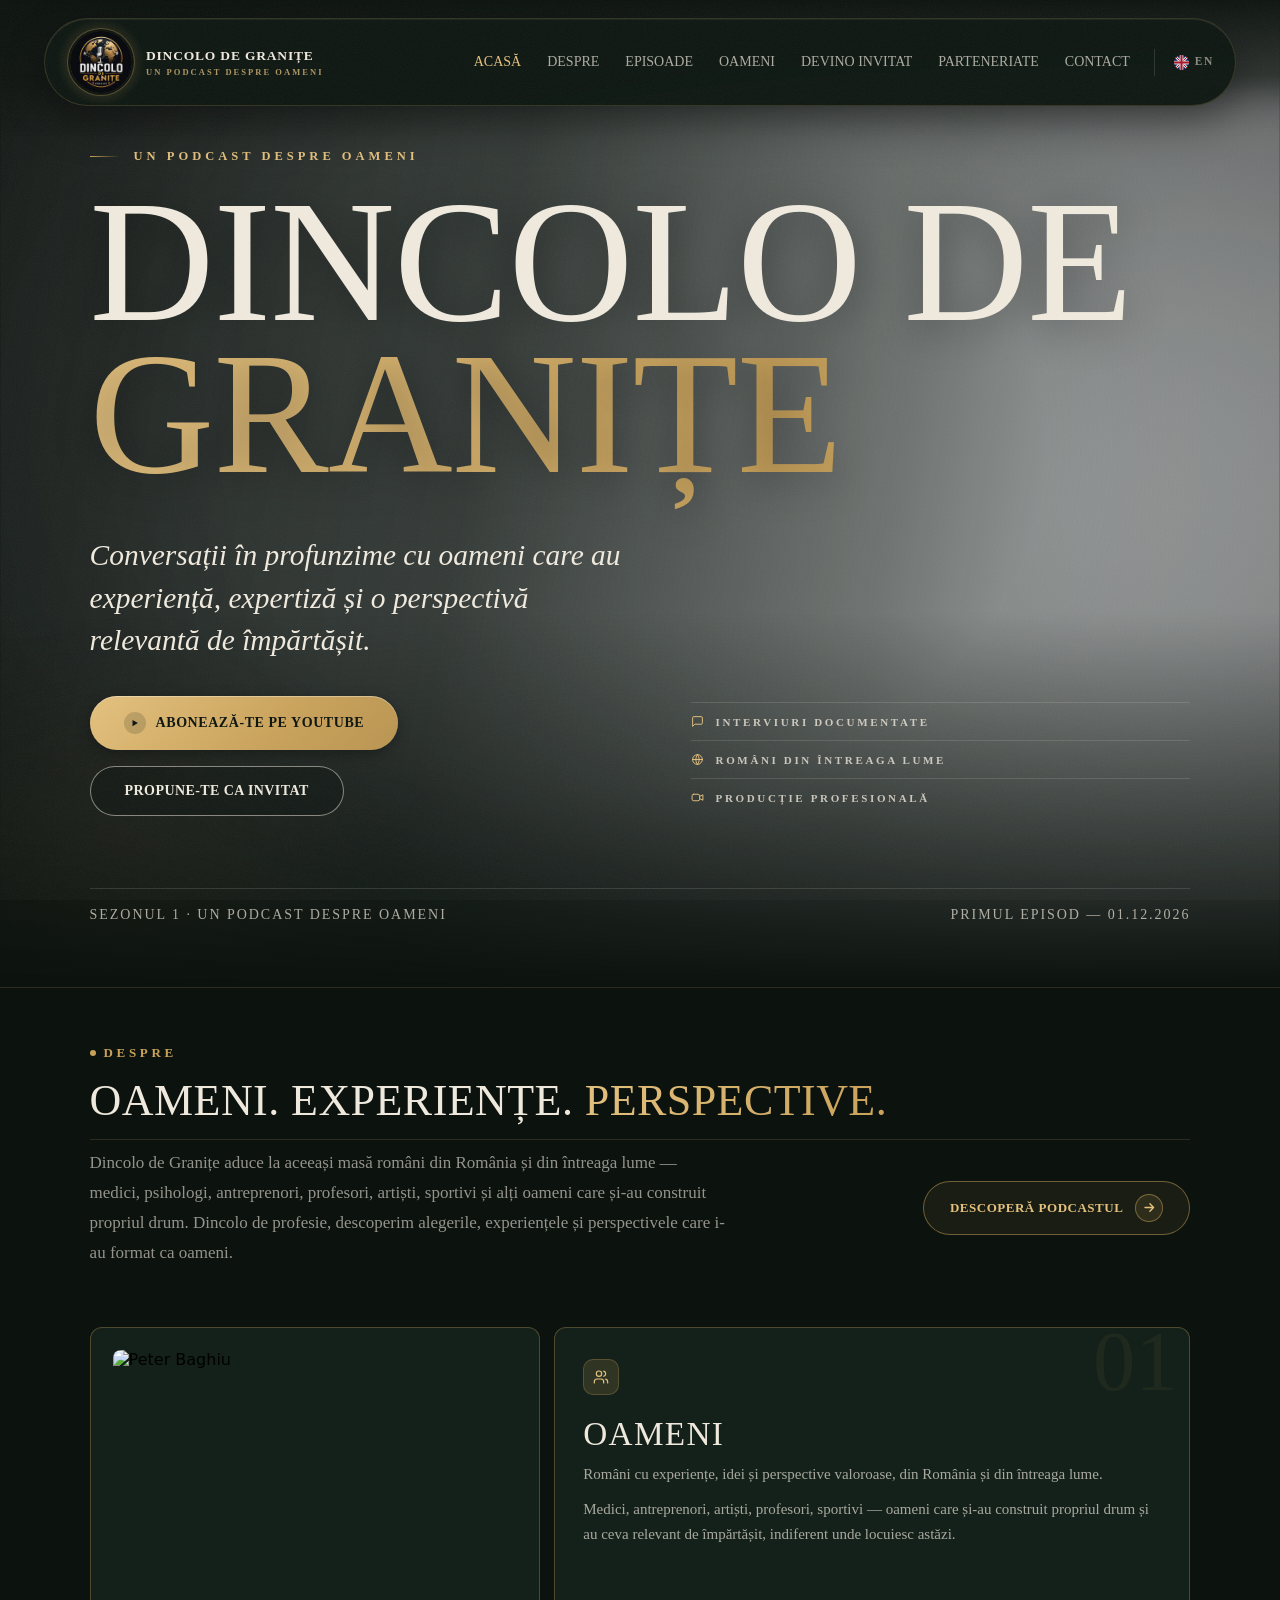
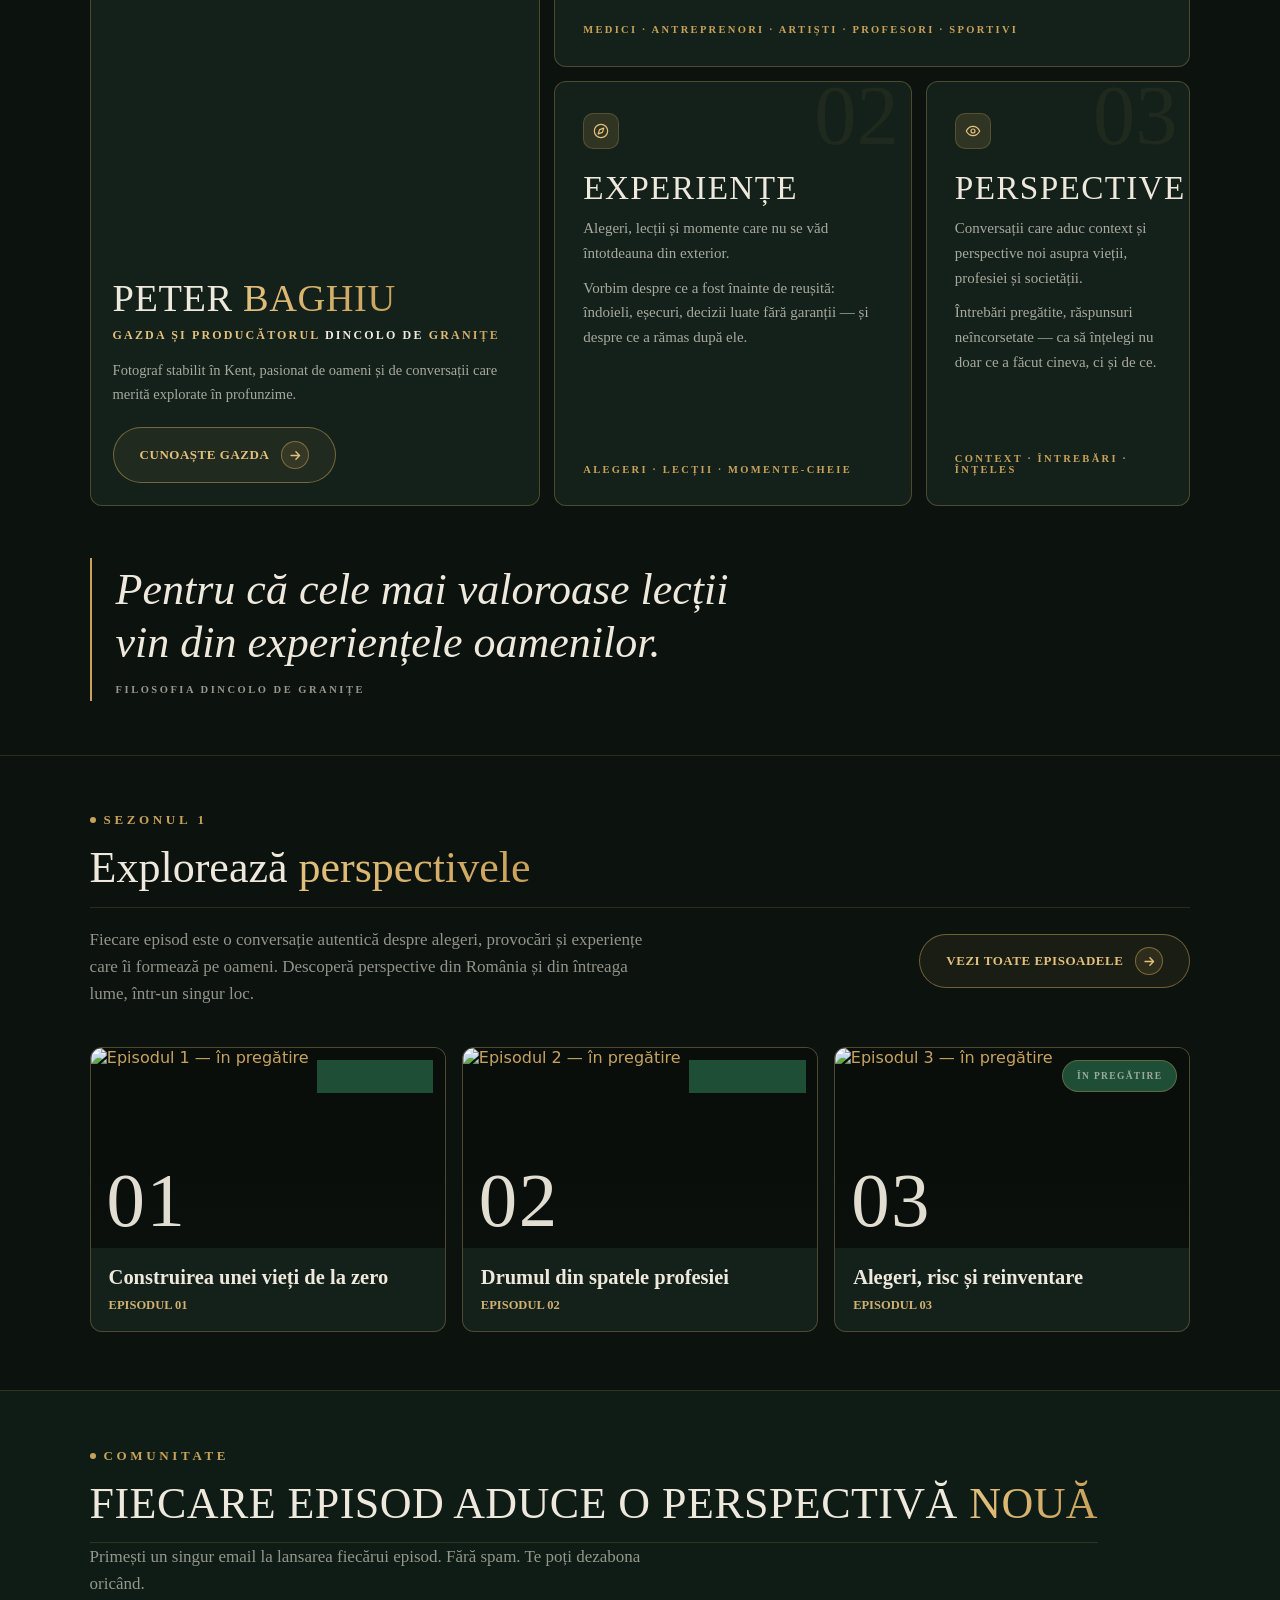
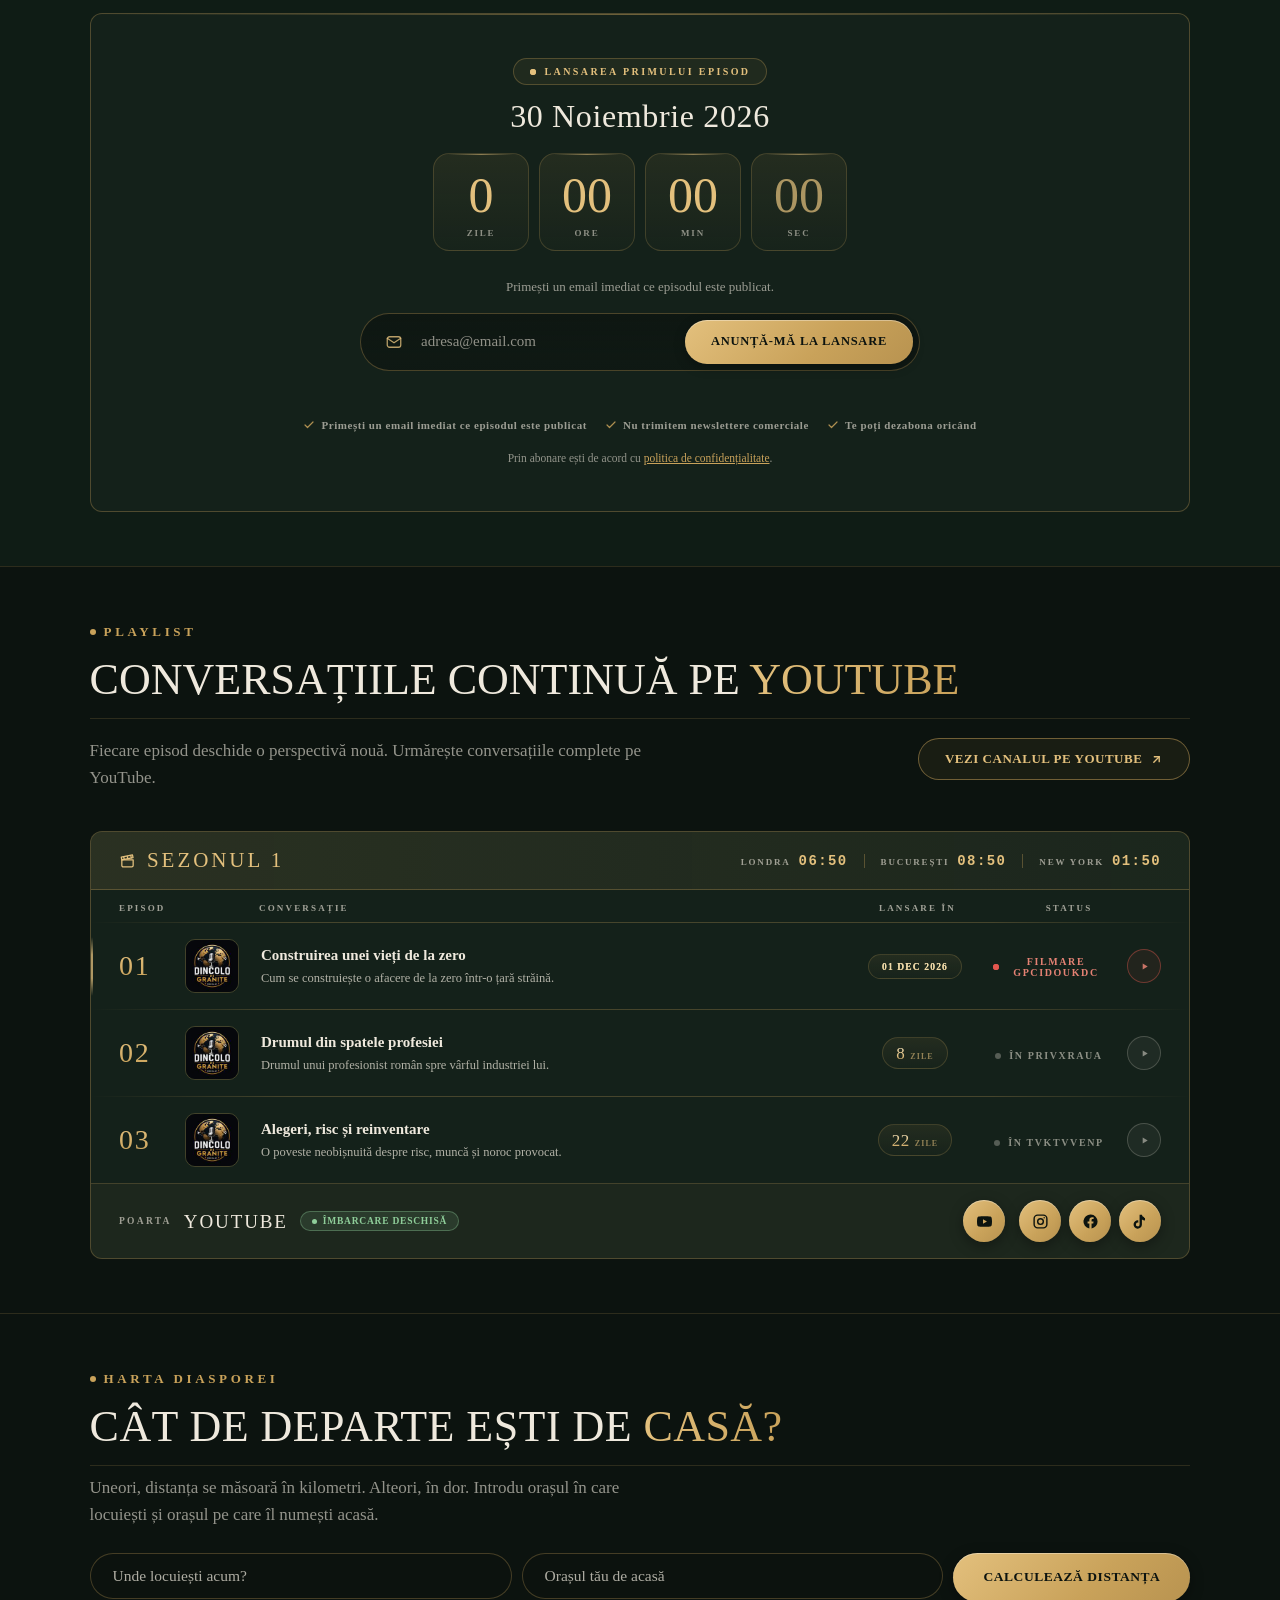
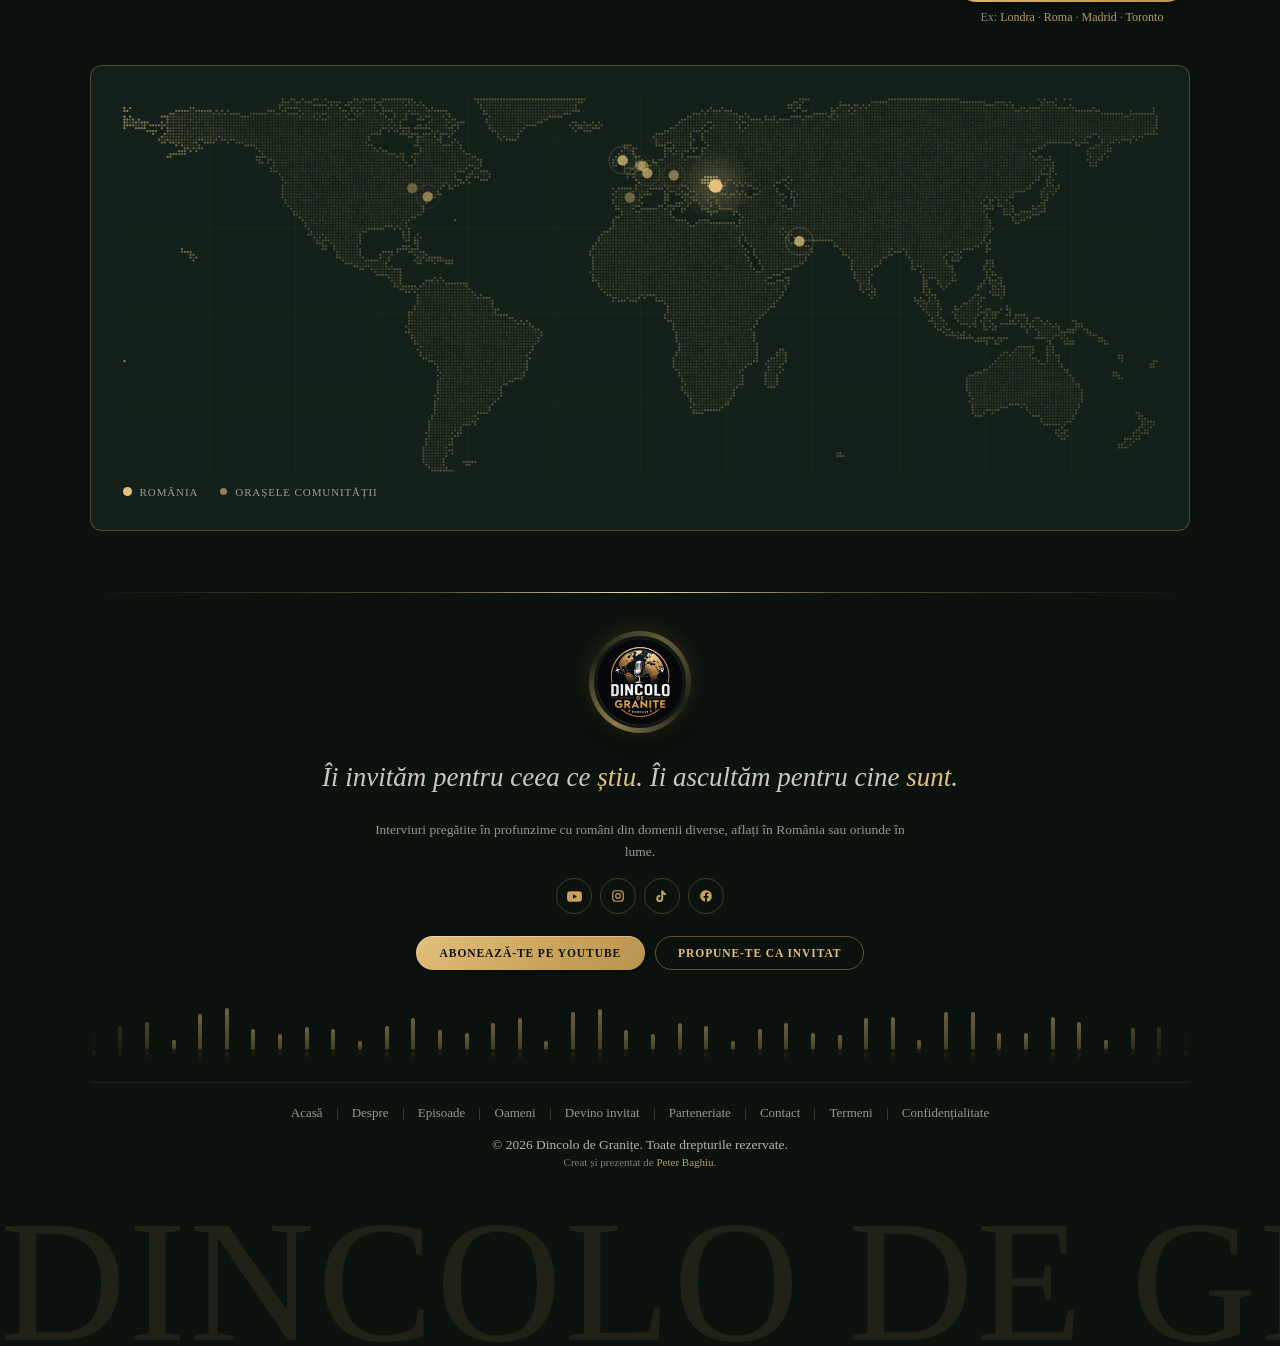
==== site/index.html @ fd0775b5 "Butoanele nu se mai misca la hover: scos efectul magnetic din social.js (butonul urmarea cursorul), " ====
<!DOCTYPE html>
<html lang="ro" style="background:#0c130f">
<head>
<meta charset="utf-8">
<script>(function(){try{var l=localStorage.getItem("dg_lang");if(l==="en"||l==="ro")document.documentElement.setAttribute("lang",l);}catch(e){}})();</script>
<meta name="viewport" content="width=device-width, initial-scale=1">
<title>Dincolo de Granițe | Podcast cu români din întreaga lume</title>
<meta name="description" content="Dincolo de Granițe — podcastul lui Peter Baghiu. Construim cea mai mare arhivă video a poveștilor românilor din întreaga lume. În curând pe YouTube.">
<meta name="robots" content="index, follow">
<link rel="canonical" href="https://www.dincolodegranite.com/">
<meta name="theme-color" content="#0c130f">
<link rel="icon" href="assets/logo.jpg" type="image/jpeg">
<link rel="apple-touch-icon" href="assets/icon-192-opt.png">
<link rel="manifest" href="site.webmanifest">
<link rel="preload" as="image" type="image/avif" imagesrcset="/assets/hero-studio-960.avif 960w, /assets/hero-studio-1536.avif 1536w" imagesizes="100vw" fetchpriority="high">
<meta property="og:type" content="website">
<meta property="og:site_name" content="Dincolo de Granițe">
<meta property="og:locale" content="ro_RO">
<meta property="og:url" content="https://www.dincolodegranite.com/">
<meta property="og:title" content="Dincolo de Granițe — Podcast cu Peter Baghiu">
<meta property="og:description" content="Cea mai mare arhivă video a poveștilor românilor din întreaga lume: curaj, schimbare și succes, spuse fără filtru.">
<meta property="og:image" content="https://www.dincolodegranite.com/assets/og-banner.jpg">
<meta property="og:image:width" content="1200">
<meta property="og:image:height" content="630">
<meta property="og:image:alt" content="Dincolo de Granițe — Podcast cu Peter Baghiu">
<meta name="twitter:card" content="summary_large_image">
<meta name="twitter:title" content="Dincolo de Granițe — Podcast cu Peter Baghiu">
<meta name="twitter:description" content="Cea mai mare arhivă video a poveștilor românilor din întreaga lume: curaj, schimbare și succes, spuse fără filtru.">
<meta name="twitter:image" content="https://www.dincolodegranite.com/assets/og-banner.jpg">
<script type="application/ld+json">{"@context":"https://schema.org","@graph":[{"@type":"Organization","name":"Dincolo de Granițe","url":"https://www.dincolodegranite.com/","logo":"https://www.dincolodegranite.com/assets/logo.jpg","email":"contact@dincolodegranite.com","founder":{"@type":"Person","name":"Peter Baghiu"},"sameAs":["https://www.youtube.com/@dincolo.de.granite","https://instagram.com/dincolo.de.granite","https://facebook.com/dincolo.de.granite","https://tiktok.com/@dincolo.de.granite"]},{"@type":"WebSite","name":"Dincolo de Granițe","url":"https://www.dincolodegranite.com/","inLanguage":"ro"},{"@type":"PodcastSeries","name":"Dincolo de Granițe","url":"https://www.dincolodegranite.com/","description":"Podcast despre românii din întreaga lume care își spun povestea: viață, antreprenoriat, carieră, investiții, familie.","inLanguage":"ro","image":"https://www.dincolodegranite.com/assets/og-banner.jpg","author":{"@type":"Person","name":"Peter Baghiu"},"publisher":{"@type":"Organization","name":"Dincolo de Granițe"},"webFeed":"https://www.youtube.com/@dincolo.de.granite"}]}</script>
<script defer src="./enhance.js?v=3"></script>
<script defer src="./social.js?v=20"></script>
<script defer src="/_vercel/insights/script.js"></script>
</head>
<body style="background:#0c130f;margin:0">
<x-dc>
<helmet data-dc-atomics>
<link rel="preload" as="font" type="font/woff2" crossorigin href="/assets/fonts/bebas-neue-400-latin.woff2">
<link rel="preload" as="font" type="font/woff2" crossorigin href="/assets/fonts/geist-100-900-latin.woff2">
<link rel="preload" as="font" type="font/woff2" crossorigin href="/assets/fonts/geist-100-900-latin-ext.woff2">
<style id="dg-fonts">@font-face{font-family:'Bebas Neue';font-style:normal;font-weight:400;font-display:swap;src:url('/assets/fonts/bebas-neue-400-latin-ext.woff2') format('woff2');unicode-range:U+0100-02BA, U+02BD-02C5, U+02C7-02CC, U+02CE-02D7, U+02DD-02FF, U+0304, U+0308, U+0329, U+1D00-1DBF, U+1E00-1E9F, U+1EF2-1EFF, U+2020, U+20A0-20AB, U+20AD-20C0, U+2113, U+2C60-2C7F, U+A720-A7FF}@font-face{font-family:'Bebas Neue';font-style:normal;font-weight:400;font-display:swap;src:url('/assets/fonts/bebas-neue-400-latin.woff2') format('woff2');unicode-range:U+0000-00FF, U+0131, U+0152-0153, U+02BB-02BC, U+02C6, U+02DA, U+02DC, U+0304, U+0308, U+0329, U+2000-206F, U+20AC, U+2122, U+2191, U+2193, U+2212, U+2215, U+FEFF, U+FFFD}@font-face{font-family:'Geist';font-style:normal;font-weight:100 900;font-display:swap;src:url('/assets/fonts/geist-100-900-latin-ext.woff2') format('woff2');unicode-range:U+0100-02BA, U+02BD-02C5, U+02C7-02CC, U+02CE-02D7, U+02DD-02FF, U+0304, U+0308, U+0329, U+1D00-1DBF, U+1E00-1E9F, U+1EF2-1EFF, U+2020, U+20A0-20AB, U+20AD-20C0, U+2113, U+2C60-2C7F, U+A720-A7FF}@font-face{font-family:'Geist';font-style:normal;font-weight:100 900;font-display:swap;src:url('/assets/fonts/geist-100-900-latin.woff2') format('woff2');unicode-range:U+0000-00FF, U+0131, U+0152-0153, U+02BB-02BC, U+02C6, U+02DA, U+02DC, U+0304, U+0308, U+0329, U+2000-206F, U+20AC, U+2122, U+2191, U+2193, U+2212, U+2215, U+FEFF, U+FFFD}@font-face{font-family:'Instrument Serif';font-style:italic;font-weight:400;font-display:swap;src:url('/assets/fonts/instrument-serif-400italic-latin-ext.woff2') format('woff2');unicode-range:U+0100-02BA, U+02BD-02C5, U+02C7-02CC, U+02CE-02D7, U+02DD-02FF, U+0304, U+0308, U+0329, U+1D00-1DBF, U+1E00-1E9F, U+1EF2-1EFF, U+2020, U+20A0-20AB, U+20AD-20C0, U+2113, U+2C60-2C7F, U+A720-A7FF}@font-face{font-family:'Instrument Serif';font-style:italic;font-weight:400;font-display:swap;src:url('/assets/fonts/instrument-serif-400italic-latin.woff2') format('woff2');unicode-range:U+0000-00FF, U+0131, U+0152-0153, U+02BB-02BC, U+02C6, U+02DA, U+02DC, U+0304, U+0308, U+0329, U+2000-206F, U+20AC, U+2122, U+2191, U+2193, U+2212, U+2215, U+FEFF, U+FFFD}@font-face{font-family:'Instrument Serif';font-style:normal;font-weight:400;font-display:swap;src:url('/assets/fonts/instrument-serif-400-latin-ext.woff2') format('woff2');unicode-range:U+0100-02BA, U+02BD-02C5, U+02C7-02CC, U+02CE-02D7, U+02DD-02FF, U+0304, U+0308, U+0329, U+1D00-1DBF, U+1E00-1E9F, U+1EF2-1EFF, U+2020, U+20A0-20AB, U+20AD-20C0, U+2113, U+2C60-2C7F, U+A720-A7FF}@font-face{font-family:'Instrument Serif';font-style:normal;font-weight:400;font-display:swap;src:url('/assets/fonts/instrument-serif-400-latin.woff2') format('woff2');unicode-range:U+0000-00FF, U+0131, U+0152-0153, U+02BB-02BC, U+02C6, U+02DA, U+02DC, U+0304, U+0308, U+0329, U+2000-206F, U+20AC, U+2122, U+2191, U+2193, U+2212, U+2215, U+FEFF, U+FFFD}</style>
<style>
:root{--green:#0f1c15;--velvet:#245a3f;--accent:#c9a25a;--accent-light:#e3c07d;--accent-dark:#b89350;--font-head:'Bebas Neue';--font-body:'Geist';--font-serif:'Instrument Serif';--head-weight:400;--ink:#efe9dd;--line:rgba(201,162,90,.18);--r:12px}
html{scroll-behavior:smooth}
body{margin:0;background:#0c130f;font-family:var(--font-body),system-ui,sans-serif}
h1,h2,h3{text-wrap:balance}p{text-wrap:pretty}
a{color:var(--accent)}
a:hover{color:var(--accent-light)}
@keyframes pulseGlow{0%,100%{opacity:.55;transform:scale(1)}50%{opacity:1;transform:scale(1.08)}}
[data-loader] [style-before]::before{content:'';position:absolute;border-radius:50%;background:radial-gradient(circle,rgba(201,162,90,.45),transparent 70%);animation:pulseGlow 2s ease-in-out infinite;z-index:0}
[data-loader] [style-before]::before{inset:-14px}
@keyframes shimmerText{0%{background-position:0% 50%}50%{background-position:100% 50%}100%{background-position:0% 50%}}
.gold-last{background:linear-gradient(90deg,var(--accent-light),var(--accent) 50%,var(--accent-light));background-size:200% auto;-webkit-background-clip:text;background-clip:text;-webkit-text-fill-color:transparent;animation:shimmerText 6s ease-in-out infinite}
@keyframes blobMove{0%,100%{transform:translate(0,0) scale(1)}50%{transform:translate(24px,-18px) scale(1.08)}}
@keyframes fadeInUp{from{opacity:0;transform:translateY(36px)}to{opacity:1;transform:translateY(0)}}
@keyframes fadeIn{from{opacity:0}to{opacity:1}}
@keyframes livePulse{0%{box-shadow:0 0 0 0 rgba(201,162,90,.45)}70%{box-shadow:0 0 0 9px rgba(201,162,90,0)}100%{box-shadow:0 0 0 0 rgba(201,162,90,0)}}
.pfoot-wave{display:flex;flex-direction:column;gap:1px;margin:4px 0 12px;opacity:.45}
.pfoot-wave-in{display:flex;align-items:flex-end;justify-content:space-between;gap:3px;height:44px;padding:0 2px;-webkit-mask-image:linear-gradient(90deg,transparent,#000 8%,#000 92%,transparent);mask-image:linear-gradient(90deg,transparent,#000 8%,#000 92%,transparent)}
.pfoot-wave-in span{width:4px;border-radius:2px;background:linear-gradient(180deg,var(--accent-light),#8a6f3a);flex:none;transform-origin:bottom;animation:pfWave 1.3s ease-in-out infinite}
.pfoot-wave-re{display:flex;align-items:flex-start;justify-content:space-between;gap:3px;height:19px;padding:0 2px;opacity:.55;-webkit-mask-image:linear-gradient(180deg,#000,transparent);mask-image:linear-gradient(180deg,#000,transparent)}
.pfoot-wave-re span{width:4px;border-radius:2px;background:linear-gradient(180deg,rgba(227,192,125,.4),transparent);flex:none;transform-origin:top;animation:pfWave 1.3s ease-in-out infinite}
@keyframes pfWave{0%,100%{transform:scaleY(.25)}50%{transform:scaleY(1)}}
@keyframes kenBurns{0%{transform:scale(1)}100%{transform:scale(1.07)}}
@keyframes loaderIn{from{opacity:0;transform:translateY(10px) scale(.94)}to{opacity:1;transform:translateY(0) scale(1)}}
@keyframes loaderFill{from{transform:scaleX(0)}to{transform:scaleX(1)}}
@keyframes loaderOut{0%{opacity:1;visibility:visible;pointer-events:auto}70%{opacity:1;visibility:visible;pointer-events:auto}100%{opacity:0;visibility:hidden;pointer-events:none}}
@keyframes cdPulse{0%{transform:scale(1);opacity:.65}70%{transform:scale(3.2);opacity:0}100%{transform:scale(3.2);opacity:0}}
.nl-capsule:focus-within{box-shadow:0 0 0 3px rgba(201,162,90,.16)}
.nl-capsule input::placeholder{color:rgba(239,233,221,.58)}
@media (max-width:560px){
  .nl-capsule{flex-wrap:wrap!important;border:none!important;background:none!important;box-shadow:none!important;padding:0!important;gap:10px!important}
  .nl-capsule:focus-within{box-shadow:none!important}
  .nl-icon{display:none!important}
  .nl-capsule input{flex:1 1 100%!important;width:100%!important;min-width:0!important;box-sizing:border-box;padding:14px 18px!important;border:1px solid rgba(201,162,90,.32)!important;border-radius:999px!important;background:rgba(12,19,15,.6)!important}
  .nl-btn{width:100%;flex:1 1 100%!important}
}
.dsp-quote{text-wrap:balance}
@media (max-width:560px){.hero-btn{width:100%;display:inline-flex!important;justify-content:center;box-sizing:border-box;padding:16px 20px!important;font-size:13px!important}.dsp-quote{font-size:24px!important}}
@media (max-width:560px){
  /* section CTAs sit on their own wrapped line — push them right */
  .sec-cta{margin-left:auto!important;margin-right:0!important}
  /* spatiu egal paragraf->buton si buton->card in Despre */
  #despre>div:first-child{margin-bottom:20px!important}
  /* departures-board footer stacks — centre it, subscribe on its own row */
  .brd-foot{justify-content:center!important}
  .brd-foot-gate{width:100%;justify-content:space-between!important;gap:8px!important}
  .brd-foot-soc{width:100%;justify-content:center!important;border-top:1px solid transparent;border-image:linear-gradient(90deg,transparent,rgba(201,162,90,.28) 18%,rgba(201,162,90,.28) 82%,transparent) 1;padding-top:16px}
  .brd-clocks{width:100%;justify-content:center;flex-wrap:nowrap!important;gap:8px!important;white-space:nowrap}
  .brd-clocks>span{gap:5px!important}
  .brd-clocks span[data-i18n]{font-size:8px!important;letter-spacing:.12em!important}
  .brd-clocks [data-clock-lon],.brd-clocks [data-clock-buc],.brd-clocks [data-clock-nyc]{font-size:11.5px!important}
  .brd-foot-soc{align-items:center;gap:14px!important}
  .brd-foot-soc{gap:16px!important}
  /* countdown stays on one row: full-width 4-col grid, slimmer tiles */
  [data-newsletter-card]{padding:36px 16px!important}
  [data-countdown]{width:100%}
  .cd-grid{display:grid!important;grid-template-columns:repeat(4,1fr);gap:8px!important;width:100%}
  .cd-cell{min-width:0!important;padding:14px 4px 10px!important}
  .cd-cell>div:first-of-type{font-size:32px!important}
}
.ep-grid{display:grid;grid-template-columns:1fr;gap:28px}
@media (min-width:700px){.ep-grid{grid-template-columns:repeat(3,1fr)}}
@media (min-width:861px){
  /* padding 6px + negative margin: the scroll container no longer clips the focus ring (outline-offset 3px) nor the .rv entrance translate (26px); 100% in the column calc is still the original content width */
  .ep-grid{grid-template-columns:none;grid-auto-flow:column;grid-auto-columns:minmax(320px,calc((100% - 32px)/3));gap:16px;overflow-x:auto;scroll-snap-type:x mandatory;scrollbar-width:none;overscroll-behavior-x:contain;padding:6px 6px 32px;margin:-6px -6px -28px;scroll-padding-inline:6px}
  .ep-grid::-webkit-scrollbar{display:none}
  .ep-grid[tabindex]:focus-visible{outline-offset:0}
  .ep-card{scroll-snap-align:start}
}
/* between 861 and 1129 the container is narrower than 3×320+32, so the three cards always share the row instead of clipping card 3 */
@media (min-width:861px) and (max-width:1129px){.ep-grid{grid-auto-columns:calc((100% - 32px)/3)}}
.ep-card{position:relative;display:flex;flex-direction:column;border:1px solid rgba(201,162,90,.32);border-radius:var(--r);overflow:hidden;text-decoration:none;background:#14211a;transition:border-color .4s ease}
.ep-card:hover{border-color:rgba(233,200,135,.85)}
.ep-n{position:absolute;left:16px;bottom:8px;z-index:2;font:var(--head-weight) clamp(56px,6vw,84px)/1 var(--font-head);color:var(--ink);opacity:.95;letter-spacing:.02em;pointer-events:none;user-select:none;transition:opacity .35s ease}
.ep-card:hover .ep-n{opacity:1}
.ep-yt-thumb{position:relative;width:100%;aspect-ratio:16/9;overflow:hidden;flex:none;background:#090e0b}
.ep-yt-thumb img{position:absolute;inset:0;width:100%;height:100%;object-fit:cover;transform:scale(1.001);transition:transform 1.1s cubic-bezier(.2,.8,.2,1),filter .5s ease;filter:saturate(.92)}
.ep-card:hover .ep-yt-thumb img{transform:scale(1.08);filter:saturate(1.05) brightness(1.09)}
.ep-yt-thumb::after{content:"";position:absolute;top:0;bottom:0;left:-70%;width:50%;background:linear-gradient(105deg,transparent,rgba(255,255,255,.24) 50%,transparent);transform:skewX(-18deg);z-index:2;pointer-events:none}
.ep-card:hover .ep-yt-thumb::after{animation:btnShine .9s ease forwards}
.ep-yt-shade{position:absolute;inset:0;background:linear-gradient(180deg,rgba(12,19,15,0) 55%,rgba(12,19,15,.45) 100%);pointer-events:none}
.ep-play{position:absolute;top:50%;left:50%;transform:translate(-50%,-50%) scale(.92);width:86px;height:86px;border-radius:50%;display:flex;align-items:center;justify-content:center;background:rgba(12,19,15,.45);border:2px solid rgba(227,192,125,.85);backdrop-filter:blur(8px);-webkit-backdrop-filter:blur(8px);transition:transform .35s cubic-bezier(.2,.8,.2,1),background .3s ease,border-color .3s ease}
.ep-card .ep-play{display:none}
.ep-card:hover .ep-play{transform:translate(-50%,-50%) scale(1.08);background:rgba(201,162,90,.94);border-color:var(--accent-light)}
.ep-play svg path{fill:var(--accent-light);transition:fill .3s ease}
.ep-card:hover .ep-play svg path{fill:#0c130f}
.ep-dur{position:absolute;top:12px;right:12px;z-index:2;display:inline-flex;align-items:center;height:30px;padding:0 14px;border-radius:999px;border:1px solid rgba(239,233,221,.22);background:rgba(9,14,11,.65);backdrop-filter:blur(6px);-webkit-backdrop-filter:blur(6px);color:rgba(239,233,221,.6);font:700 9.5px var(--font-body);letter-spacing:.14em;white-space:nowrap}
.ep-new{display:none;position:absolute;left:12px;top:12px;z-index:2;align-items:center;padding:6px 14px;border-radius:999px;border:1px solid rgba(227,192,125,.5);background:rgba(12,19,15,.72);backdrop-filter:blur(6px);-webkit-backdrop-filter:blur(6px);font:700 10px var(--font-body);letter-spacing:.14em;color:var(--accent-light)}
.ep-yt-body{display:flex;gap:12px;padding:16px 18px 18px;flex:1}
.ep-avatar{width:36px;height:36px;border-radius:50%;object-fit:cover;flex:none;border:1px solid rgba(201,162,90,.35)}
.ep-yt-text{display:flex;flex-direction:column;gap:4px;min-width:0;flex:1}
.ep-yt-title{font:600 clamp(18px,1.6vw,21px)/1.3 var(--font-body);color:var(--ink);text-wrap:balance;display:-webkit-box;-webkit-line-clamp:2;-webkit-box-orient:vertical;overflow:hidden;transition:color .35s ease}
.ep-card:hover .ep-yt-title{color:var(--accent-light)}
.ep-quote{display:block;font:400 13px/1.5 var(--font-body);font-style:normal;color:rgba(239,233,221,.6);margin-top:7px}
.ep-quote:empty{display:none}
.ep-yt-meta{font:400 12.5px var(--font-body);color:rgba(239,233,221,.62);margin-top:auto;padding-top:4px}
.ep-yt-meta [data-ep-badge]{color:rgba(227,192,125,.9);font-weight:600}
.clip-grid{display:grid;grid-template-columns:repeat(4,1fr);gap:clamp(12px,2vw,20px)}
@media (max-width:900px){.clip-grid{grid-template-columns:repeat(2,1fr)}}
@media (max-width:760px){.ftr-bottom{flex-direction:column!important;justify-content:center!important;gap:18px!important;text-align:center}.ftr-cr{align-items:center}.ftr-links{justify-content:center!important}.ftr-bottom{padding-bottom:10px!important}}
.clip{position:relative;display:block;aspect-ratio:9/16;border-radius:var(--r);overflow:hidden;text-decoration:none;border:1px solid rgba(201,162,90,.32);background:#14211a;transition:border-color .4s ease}
.clip:hover{border-color:rgba(233,200,135,.85)}
.clip img{position:absolute;inset:0;width:100%;height:100%;object-fit:cover;transition:transform .6s cubic-bezier(.2,.8,.2,1)}
.clip:hover img{transform:scale(1.06)}
.clip-shade{position:absolute;inset:0;background:linear-gradient(180deg,rgba(12,19,15,.05) 40%,rgba(12,19,15,.8))}
.clip-play{position:absolute;top:50%;left:50%;transform:translate(-50%,-50%);width:46px;height:46px;border-radius:50%;
  display:flex;align-items:center;justify-content:center;background:rgba(12,19,15,.6);border:1px solid rgba(227,192,125,.55);
  backdrop-filter:blur(6px);-webkit-backdrop-filter:blur(6px);transition:background .3s ease,transform .3s ease}
.clip:hover .clip-play{background:rgba(201,162,90,.94);transform:translate(-50%,-50%) scale(1.08)}
.clip-play svg path{fill:var(--accent-light)}
.clip:hover .clip-play svg path{fill:#0c130f}
.clip-tag{position:absolute;left:10px;bottom:10px;display:inline-flex;align-items:center;gap:6px;padding:5px 10px;border-radius:8px;
  background:rgba(9,14,11,.78);color:var(--accent-light);font:700 9.5px var(--font-body);letter-spacing:.12em}
.brd-status-cell{text-align:center}
.brd-head{position:relative;overflow:hidden}
.brd-row{transition:background .3s ease;overflow:hidden}
.brd-row::after{content:'';position:absolute;top:0;bottom:0;left:-60%;width:40%;background:linear-gradient(105deg,transparent,rgba(255,255,255,.08) 50%,transparent);transform:skewX(-18deg);pointer-events:none}
.brd-row:hover::after{animation:btnShine .8s ease forwards}
.brd-row:hover{background:linear-gradient(90deg,rgba(201,162,90,.13),rgba(201,162,90,.04) 55%,transparent);outline:1px solid rgba(227,192,125,.45);outline-offset:-1px}
.brd-title{transition:color .3s ease}
.brd-row:hover .brd-title{color:var(--accent-light)}
.brd-thumb{transition:border-color .3s ease}
.brd-row:hover .brd-thumb{border-color:rgba(227,192,125,.75)}
.brd-row:hover .brd-date{border-color:rgba(227,192,125,.55)}
.brd-row img{transition:transform .5s cubic-bezier(.2,.8,.2,1)}
.brd-next::before{content:'';position:absolute;left:0;top:16%;bottom:16%;width:2px;border-radius:2px;background:linear-gradient(180deg,transparent,rgba(227,192,125,.75) 30%,rgba(227,192,125,.75) 70%,transparent);pointer-events:none}
.brd-row:hover img{transform:scale(1.08)}
.brd-arrow{flex:none;display:inline-flex;align-items:center;justify-content:center;width:32px;height:32px;border-radius:50%;border:1px solid rgba(239,233,221,.2);background:rgba(239,233,221,.05);color:rgba(239,233,221,.5);transition:all .3s ease;cursor:default}
.brd-arrow.on{border-color:rgba(201,162,90,.4);background:rgba(201,162,90,.08);color:var(--accent);cursor:pointer}
.brd-row[data-ep-link="1"] .brd-arrow:not(.on){border-color:rgba(227,87,79,.4);background:rgba(227,87,79,.07);color:rgba(229,130,116,.85)}
.brd-row:hover .brd-arrow.on{transform:translateX(3px);background:var(--accent);border-color:var(--accent-light);color:#0c130f}
.brd-break{display:none;flex-basis:100%;height:0}
@media (max-width:860px){
  .brd-row .brd-time{order:5;flex:0 0 auto!important;width:auto!important;margin-top:12px;align-self:center;justify-content:flex-start!important}
  .brd-row .brd-date{padding:6px 11px 5px!important}
  .brd-row .brd-date [data-ep-days]{font-size:15px!important}
  .brd-cols .brd-time,.brd-cols .brd-status-cell{display:none!important}
  .brd-row>span:first-child{width:auto!important;min-width:0!important}
  .brd-thumb-sp{width:40px!important}
  .brd-thumb{width:40px!important;height:40px!important}
  .brd-row,.brd-cols{gap:8px!important;padding-left:10px!important;padding-right:10px!important}
  .brd-row{flex-wrap:wrap!important}
  .brd-row .brd-break{display:block!important;order:4}
  .brd-row .brd-status-cell{order:6;margin-left:auto!important;margin-top:12px!important;width:auto!important;align-self:center;text-align:right}
  .brd-title{white-space:normal!important;overflow:visible!important}
  .brd-desc{white-space:normal!important;display:-webkit-box!important;-webkit-line-clamp:2;-webkit-box-orient:vertical}
  .brd-arrow-sp{display:none!important}
  .brd-arrow{order:7;margin-top:12px;align-self:center;width:30px;height:30px}
}
html{scrollbar-width:thin;scrollbar-color:var(--accent) #0c130f}
::-webkit-scrollbar{width:10px;height:10px}
::-webkit-scrollbar-track{background:#0c130f}
::-webkit-scrollbar-thumb{background:linear-gradient(180deg,var(--accent),#8a6f3a);border-radius:6px;border:2px solid #0c130f}
::-webkit-scrollbar-thumb:hover{background:var(--accent-light)}
::selection{background:var(--accent);color:#0c130f}
html{scroll-padding-top:132px}
:focus-visible{outline:2px solid rgba(227,192,125,.9);outline-offset:2px;border-radius:4px}
.ftr-links a+a::before{content:"";display:inline-block;width:1px;height:12px;background:rgba(239,233,221,.18);margin-right:clamp(6px,1.1vw,18px);vertical-align:middle}
.ftr-links a{transition:color .25s ease}
.ftr-links a:hover{color:var(--accent-light)!important}
.ftr-cr a{color:rgba(227,192,125,.8);text-decoration:none;transition:color .25s ease}
.ftr-cr a:hover{color:var(--accent-light)}
@media (max-width:1199px){.harta-clock{display:none!important}}
@media (max-width:860px){[data-harta-story]{white-space:normal!important}}
@media (min-width:1200px){[data-harta-times]{display:none!important}}
[data-harta-change]:hover{border-color:var(--accent-light);background:rgba(201,162,90,.14);color:var(--accent-light)}
[data-harta-change]:hover svg{transform:rotate(180deg)}
/* btnShine rămâne doar pentru .ep-yt-thumb::after și .brd-row::after (carduri / rânduri): butoanele nu mai au sweep, hover-ul lor e umplerea radială .fx (blocul „hover fill" de la finalul foii) */
@keyframes btnShine{to{left:130%}}
.brd-foot-soc a svg{display:block;margin:auto}
.brd-foot-soc{gap:14px!important}
.brd-foot-soc>a:first-child{flex:0 0 auto;width:42px!important;height:42px!important;padding:0!important;border-radius:50%!important;justify-content:center;box-shadow:inset 0 1px 0 rgba(255,255,255,.35),0 4px 14px rgba(0,0,0,.35)!important}
.brd-foot-soc>a:first-child span{display:none}
.brd-foot-soc>span a{width:42px!important;height:42px!important;background:linear-gradient(135deg,var(--accent-light),var(--accent) 60%,var(--accent-dark))!important;border:none!important;color:#0c130f!important;box-shadow:inset 0 1px 0 rgba(255,255,255,.35),0 4px 14px rgba(0,0,0,.35)}
@media (max-width:760px){.hero-pad{padding-top:74px!important;padding-bottom:64px!important}[data-spotlight]{min-height:0!important}}
@media (max-width:560px){.gazda-role{font-size:11px!important;letter-spacing:.16em!important}}
@media (max-width:560px){.nl-trust{flex-direction:column!important;align-items:flex-start!important;justify-content:flex-start!important;gap:10px!important}.nl-trust>span{text-align:left}[data-harta-btn]{margin-left:auto!important;margin-right:auto!important}.harta-ex-row{text-align:center!important}.harta-btn-col{margin-left:auto!important;margin-right:auto!important}}
a:focus-visible,button:focus-visible,input:focus-visible,[tabindex]:focus-visible{outline:2px solid rgba(227,192,125,.85);outline-offset:3px;border-radius:6px}
input::placeholder,textarea::placeholder{color:rgba(239,233,221,.72)}
@media (prefers-reduced-motion: reduce){*,*::before,*::after{animation-duration:.01ms !important;animation-iteration-count:1 !important;transition-duration:.01ms !important;scroll-behavior:auto !important}}
a:focus-visible,button:focus-visible,input:focus-visible,textarea:focus-visible,[role="button"]:focus-visible{outline:2px solid rgba(227,192,125,.75);outline-offset:3px;border-radius:6px}
/* ── ultra-modern pass: grain, view transitions, scroll-driven reveals, full-bleed section hairlines ── */
html,body{overflow-x:clip}
body::after{content:"";position:fixed;inset:0;z-index:2147483000;pointer-events:none;opacity:.045;background-image:url("data:image/svg+xml;utf8,<svg xmlns='http://www.w3.org/2000/svg' width='220' height='220'><filter id='n'><feTurbulence type='fractalNoise' baseFrequency='.85' numOctaves='2' stitchTiles='stitch'/><feColorMatrix values='0 0 0 0 1 0 0 0 0 1 0 0 0 0 1 0 0 0 1 0'/></filter><rect width='100%' height='100%' filter='url(%23n)'/></svg>");background-size:220px 220px}
@media print{body::after{display:none}}
@view-transition{navigation:auto}
::view-transition-old(root){animation:dgVtOut .2s ease both}
::view-transition-new(root){animation:dgVtIn .28s ease both}
@keyframes dgVtOut{to{opacity:0}}
@keyframes dgVtIn{from{opacity:0;translate:0 8px}}
::view-transition-group(dg-nav){animation-duration:.3s}
@media (prefers-reduced-motion:reduce){::view-transition-group(*),::view-transition-old(*),::view-transition-new(*){animation:none!important}}
@supports (animation-timeline:view()){
  .rv{animation:dgRv linear both;animation-timeline:view();animation-range:entry 0% entry 35%}
  @keyframes dgRv{from{opacity:0;translate:0 26px}to{opacity:1;translate:0 0}}
  .sec-line{transform-origin:left center;animation:dgLine linear both;animation-timeline:view();animation-range:entry 0% entry 60%}
  @keyframes dgLine{from{scale:0 1}to{scale:1 1}}
  /* the episodes rail scrolls horizontally, so its cards ride the rail's own view timeline (root scroller), staggered */
  #episoade{timeline-scope:--dg-rail}
  .ep-grid{view-timeline:--dg-rail block}
  .ep-card.rv{animation-timeline:--dg-rail}
  .ep-card.rv:nth-child(2){animation-range:entry 10% entry 45%}
  .ep-card.rv:nth-child(3){animation-range:entry 20% entry 55%}
}
@media (prefers-reduced-motion:reduce){.rv,.sec-line{animation:none!important}}
.sec-line{height:1px;background:var(--line);margin:14px 0 0}
#despre,#episoade,#comunitate,#playlist,#harta,[data-clips-section]{position:relative}
#despre::before,#episoade::before,#comunitate::before,#playlist::before,#harta::before,[data-clips-section]::before{content:"";position:absolute;top:0;left:50%;width:100vw;translate:-50% 0;height:1px;background:var(--line);pointer-events:none}
/* ── hero ── */
.hero-pic{display:block;position:absolute;inset:0}
@supports (animation-timeline:scroll()){.hero-pic{animation:dgHeroPar linear both;animation-timeline:scroll();animation-range:0 100vh}}
@keyframes dgHeroPar{to{translate:0 14vh}}
@media (prefers-reduced-motion:reduce){.hero-pic{animation:none!important}}
.hero-grid{display:grid;grid-template-columns:1fr;gap:28px;margin-top:clamp(28px,3.6vw,44px)}
@media (min-width:861px){.hero-grid{grid-template-columns:minmax(0,1.1fr) minmax(0,1fr);gap:clamp(24px,4vw,64px);align-items:end}}
.hero-spec{display:flex;flex-direction:column}
.hero-spec-row{border-top:1px solid rgba(239,233,221,.14);padding:12px 0;display:flex;gap:12px;align-items:center;font:600 11px var(--font-body);letter-spacing:.24em;text-transform:uppercase;color:rgba(239,233,221,.78)}
.hero-bar{display:flex;justify-content:space-between;gap:16px;flex-wrap:wrap;border-top:1px solid rgba(239,233,221,.14);padding:18px 0 0;margin-top:clamp(40px,6vw,72px);font:var(--head-weight) 14px var(--font-head);letter-spacing:.14em;color:rgba(239,233,221,.7)}
/* ── despre bento ── */
.dsp-bento{display:grid;grid-template-columns:repeat(12,minmax(0,1fr));gap:14px}
.dsp-pillar{position:relative;overflow:hidden;display:flex;flex-direction:column;justify-content:flex-start;gap:22px;box-sizing:border-box;min-height:200px;padding:clamp(28px,2.4vw,36px) clamp(26px,2.2vw,32px);background:#14211a;border:1px solid rgba(201,162,90,.32);border-radius:var(--r)}
.dsp-pillar-body{position:relative;max-width:60ch;width:100%;display:flex;flex-direction:column;flex:1 1 auto}
.gazda-panel{position:relative;display:flex;flex-direction:column;align-items:flex-start;box-sizing:border-box;padding:22px;background:#14211a;border:1px solid rgba(201,162,90,.32);border-radius:var(--r);text-align:left}
.gazda-pic{display:block;width:100%}
.gazda-pic img{display:block;width:100%;height:auto;aspect-ratio:4/5;object-fit:cover;border-radius:calc(var(--r) - 4px)}
.gazda-name{margin-top:22px;font:var(--head-weight) clamp(34px,3vw,44px)/1.05 var(--font-head);letter-spacing:.015em;color:var(--ink)}
.gazda-role{margin-top:8px;font:700 clamp(11px,1.2vw,12px)/1.6 var(--font-body);letter-spacing:.18em;text-transform:uppercase}
.gazda-bio{margin:14px 0 0;font:400 14.5px/1.65 var(--font-body);color:rgba(239,233,221,.68)}
.gazda-cta{margin-top:auto;padding-top:20px}
@media (min-width:861px){.gazda-panel{grid-column:1/span 5;grid-row:1/span 2}.dsp-p1{grid-column:6/span 7;grid-row:1}.dsp-p2{grid-column:6/span 4;grid-row:2}.dsp-p3{grid-column:10/span 3;grid-row:2}}
@media (max-width:860px){.dsp-bento{grid-template-columns:1fr}.gazda-panel{grid-row:auto}.dsp-pillar{min-height:0;justify-content:flex-start;gap:18px}}
.dsp-pull{margin-top:clamp(36px,4.4vw,52px);border-left:2px solid var(--accent);padding:6px 0 6px 24px;text-align:left}
.dsp-quote{font:italic 400 clamp(28px,3.6vw,44px)/1.2 var(--font-serif);color:var(--ink)}
.dsp-quote-by{margin-top:14px;font:600 10.5px var(--font-body);letter-spacing:.24em;color:rgba(239,233,221,.62)}
/* ── footer wordmark: last child of the full-width <footer> (same rule as pages.css), clipped on purpose at the page edge ── */
.pfoot-mark{overflow:hidden;margin-top:clamp(16px,2.6vw,30px);text-align:center;pointer-events:none;user-select:none;line-height:0}
.pfoot-mark span{display:inline-block;font:var(--head-weight) 13.6vw/.96 var(--font-head);letter-spacing:.015em;white-space:nowrap;color:rgba(201,162,90,.11);margin-bottom:-.11em}

[data-lang-btn]:hover{color:var(--accent-light)!important}
/* paleta studioului: verde-catifea pe elementele active, perete verde sub Comunitate */
.ep-dur{background:rgba(36,90,63,.85)!important;border-color:rgba(201,162,90,.35)!important}
#comunitate{isolation:isolate}#comunitate::after{content:"";position:absolute;top:0;bottom:0;left:50%;width:100vw;translate:-50% 0;background:var(--green);z-index:-1;pointer-events:none}
/* ── nav (identic cu sateliții) ── */
/* Copiat verbatim din pages.css (index nu încarcă pages.css: aceea stilizează global h1/h2/body).
   Adaptări marcate „acasă:” la finalul blocului. Burger-ul e scriptul satelitilor, pus imediat după <nav>. */
.pnav,.pnav *,.pnav *::before,.pnav *::after{box-sizing:border-box} /* acasă: pages.css are *{box-sizing:border-box}; index nu */
/* nav — exact replica of the homepage floating gold pill */
.pnav{position:sticky;top:18px;z-index:50;display:flex;justify-content:center;padding:0 clamp(20px,5vw,44px);pointer-events:none}
.pnav::before{content:'';position:fixed;top:0;left:0;right:0;height:136px;z-index:-1;pointer-events:none;backdrop-filter:blur(18px);-webkit-backdrop-filter:blur(18px);background:linear-gradient(180deg,rgba(12,19,15,.98),rgba(12,19,15,.58) 62%,transparent);-webkit-mask-image:linear-gradient(180deg,#000 55%,transparent);mask-image:linear-gradient(180deg,#000 55%,transparent)}
.pnav-in{pointer-events:auto;position:relative;z-index:61;width:100%;max-width:1280px;display:flex;align-items:center;justify-content:space-between;gap:20px;background:rgba(14,23,18,.98);backdrop-filter:blur(20px);-webkit-backdrop-filter:blur(20px);border:1px solid rgba(201,162,90,.2);border-radius:999px;box-shadow:0 16px 40px rgba(0,0,0,.4),inset 0 1px 0 rgba(255,255,255,.06);padding:9px 16px 9px 22px}
.pbrand{display:inline-flex;align-items:center;gap:11px;text-decoration:none;flex:none}
.pbrand-logo{position:relative;width:68px;height:68px;flex:none;border-radius:50%}
.pbrand-logo::before{content:'';position:absolute;inset:-10px;border-radius:50%;background:radial-gradient(circle,rgba(201,162,90,.45),transparent 70%);animation:pglow 2s ease-in-out infinite}
.pbrand-logo img{position:absolute;top:3px;left:3px;width:62px;height:62px;border-radius:50%;object-fit:cover;box-shadow:0 0 0 2px #0c130f,0 0 0 3px rgba(201,162,90,.3)}
@keyframes pglow{0%,100%{opacity:.55;transform:scale(1)}50%{opacity:1;transform:scale(1.08)}}
.pbrand-word{font:600 13.5px var(--font-body);letter-spacing:.06em;color:#efe9dd;white-space:nowrap}
.pbrand-txt{display:flex;flex-direction:column;gap:3px;min-width:0}
.pbrand-tag{font:600 8.5px var(--font-body);letter-spacing:.24em;color:rgba(227,192,125,.75);white-space:nowrap}
.plinks{display:flex;align-items:center;gap:2px}
.plinks a{display:inline-flex;align-items:center;gap:7px;padding:11px 12px;font:500 14px var(--font-body);color:rgba(239,233,221,.7);text-decoration:none;border-radius:999px;transition:color .25s ease;white-space:nowrap}
.plinks a svg{flex:none}
.plinks a{position:relative;z-index:1}
/* text roll la hover: eticheta iese in sus, copia aurie intra de jos — fara underline, fara shimmer, fara fundal */
.nl-t{position:relative;display:inline-block;overflow:hidden;line-height:1.3;padding:0;vertical-align:middle}
.nl-t>span{display:block;transition:translate .38s cubic-bezier(.76,0,.24,1),opacity .38s ease;will-change:translate}
.nl-t>span:last-child{position:absolute;left:0;top:0;translate:0 105%;color:var(--accent-light)}
a:hover>.nl-t>span:first-child,a:focus-visible>.nl-t>span:first-child{translate:0 -105%;opacity:0}
a:hover>.nl-t>span:last-child,a:focus-visible>.nl-t>span:last-child{translate:0 0}
@media (prefers-reduced-motion:reduce){.nl-t>span{transition:color .2s ease}.nl-t>span:last-child{display:none}a:hover>.nl-t>span:first-child,a:focus-visible>.nl-t>span:first-child{translate:0 0;opacity:1;color:var(--accent-light)}}
/* pagina curenta: doar eticheta aurie (rularea merge si pe ea) */
.plinks a.on .nl-t>span:first-child{color:var(--accent-light)}

.pburger{display:none;width:40px;height:40px;border-radius:50%;border:1px solid rgba(201,162,90,.25);background:rgba(201,162,90,.1);cursor:pointer;flex-direction:column;align-items:center;justify-content:center;gap:4px;flex:none;transition:background .25s ease;padding:0}
.pburger:hover{background:rgba(201,162,90,.2)}
.pburger span{width:16px;height:2px;border-radius:2px;background:#efe9dd;transition:transform .3s cubic-bezier(.2,.8,.2,1),opacity .2s ease}
/* meniul mobil: overlay editorial pe tot ecranul. .pmenu sta ca frate al .pnav-in (nu copil): backdrop-filter-ul insulei
   ar face din ea containing block pentru position:fixed, iar insula (z 61) trebuie sa ramana deasupra overlay-ului (z 55) ca X-ul sa inchida */
.pmenu{position:fixed;inset:0;z-index:55;display:flex;flex-direction:column;padding:max(120px,18vh) clamp(24px,7vw,48px) 36px;background:rgba(12,19,15,.96);backdrop-filter:blur(20px);-webkit-backdrop-filter:blur(20px);opacity:0;visibility:hidden;pointer-events:none;transition:opacity .35s ease,visibility .35s;border:0;border-radius:0;box-shadow:none;transform:none;overflow-y:auto}
.pnav-in.open~.pmenu{opacity:1;visibility:visible;pointer-events:auto}
.mn-i{display:flex;align-items:baseline;gap:16px;padding:12px 0;border-bottom:1px solid rgba(239,233,221,.08);text-decoration:none;translate:0 18px;opacity:0;transition:translate .45s cubic-bezier(.2,.8,.2,1),opacity .45s ease}
.mn-n{font:600 11px var(--font-body);letter-spacing:.2em;color:var(--accent);min-width:26px}
.mn-l{font:var(--head-weight) clamp(30px,8.6vw,54px)/1 var(--font-head),var(--font-body),sans-serif;letter-spacing:.02em;color:var(--ink);transition:color .25s ease}
.mn-i.on .mn-l{color:var(--accent-light)}
.mn-i:hover .mn-l,.mn-i:focus-visible .mn-l{color:var(--accent-light)}
.pnav-in.open~.pmenu .mn-i{translate:0 0;opacity:1}
.pnav-in.open~.pmenu .mn-i:nth-child(1){transition-delay:.05s}
.pnav-in.open~.pmenu .mn-i:nth-child(2){transition-delay:.1s}
.pnav-in.open~.pmenu .mn-i:nth-child(3){transition-delay:.15s}
.pnav-in.open~.pmenu .mn-i:nth-child(4){transition-delay:.2s}
.pnav-in.open~.pmenu .mn-i:nth-child(5){transition-delay:.25s}
.pnav-in.open~.pmenu .mn-i:nth-child(6){transition-delay:.3s}
.pnav-in.open~.pmenu .mn-i:nth-child(7){transition-delay:.35s}
.pnav-in.open~.pmenu .mn-i:nth-child(8){transition-delay:.4s}
.mn-foot{display:flex;justify-content:space-between;align-items:center;gap:16px;margin-top:auto;padding-top:22px;border-top:1px solid rgba(239,233,221,.1)}
.mn-foot .plang-m{margin:0;padding:0;border:0;justify-content:flex-start}
.mn-soc{display:flex;align-items:center;gap:8px}
.mn-soc a{display:inline-flex;align-items:center;justify-content:center;width:36px;height:36px;border-radius:50%;border:1px solid rgba(201,162,90,.32);color:var(--ink);transition:color .25s ease,border-color .25s ease}
.mn-soc a:hover,.mn-soc a:focus-visible{color:var(--accent-light);border-color:var(--accent-light);border-radius:50%}
@media (max-width:1149px){body:has(.pnav-in.open){overflow:hidden}}
@media (max-height:560px){.mn-l{font-size:26px}.mn-i{padding:8px 0}.pmenu{padding-top:118px}}
@media (prefers-reduced-motion:reduce){.mn-i{transition:none;translate:0 0;opacity:1}}
.pnav-in.open .pburger span:nth-child(1){transform:translateY(6px) rotate(45deg)}
.pnav-in.open .pburger span:nth-child(2){opacity:0}
.pnav-in.open .pburger span:nth-child(3){transform:translateY(-6px) rotate(-45deg)}
@media (max-width:1149px){.plinks{display:none}.pburger{display:flex}}
@media (min-width:1150px){.pmenu{display:none}}
@media (max-width:480px){.pbrand-word{font-size:10px}.pbrand-tag{font-size:7px;letter-spacing:.18em}}
.pnav-in{view-transition-name:dg-nav}
/* nav-ul se strânge la scroll (social.js pune .is-scrolled pe .pnav la scrollY > 40) */
.pnav{min-height:88px;align-items:flex-start}
.pnav-in{transition:padding .3s ease}
.pnav.pnav-init *{transition:none!important}
.pbrand-logo,.pbrand-logo img{transition:width .3s ease,height .3s ease}
.pnav.is-scrolled .pnav-in{padding:5px 16px 5px 22px}
.pnav.is-scrolled .pbrand-logo{width:57px;height:57px}
.pnav.is-scrolled .pbrand-logo img{width:51px;height:51px}
/* comutator de limbă */
.plang{display:inline-flex;align-items:center;margin-left:10px;padding-left:14px;border-left:1px solid rgba(239,233,221,.14)}
.plang button{border:0;background:none;cursor:pointer;padding:6px 5px;font:600 11.5px var(--font-body);letter-spacing:.14em;line-height:1;color:rgba(239,233,221,.55);transition:color .25s ease}.plang button{display:inline-flex;align-items:center;gap:6px}.plang .flag{display:inline-block;width:15px;height:15px;border-radius:50%;overflow:hidden;flex:none;opacity:.85;transition:opacity .25s ease}.plang .flag svg{display:block;width:100%;height:100%}.plang button:hover .flag{opacity:1}
.plang button:hover{color:var(--accent-light)}
.plang-m{display:flex;justify-content:center;margin:10px 0 0;padding:12px 0 0;border-top:1px solid rgba(239,233,221,.1);border-left:0}
.plang-top{display:flex;justify-content:flex-end;margin:0 0 14px;padding:0;border:0}
html[lang="ro"] [data-lang-btn="ro"],html[lang="en"] [data-lang-btn="en"]{display:none}
/* acasă: nav-ul nu ocupă loc în flux — hero-ul curge sub el, exact ca înainte cu #top fixed (insula rămâne sticky la 18px) */
.pnav{margin-bottom:-88px}
/* acasă: html are overflow-x:clip, deci overflow-ul de pe body nu se propagă la viewport — blocăm scroll-ul și pe html */
@media (max-width:1149px){html:has(.pnav-in.open){overflow:hidden}}
/* ── /nav ── */
/* ── chip săgeată CTA (același bloc, verbatim, ca în pages.css): eticheta e span.cta-lb (data-i18n stă pe ea), chipul e frate, deci supraviețuiește comutării de limbă ── */
.cta-lb{display:inline-block}
.cta-arr{display:inline-flex;align-items:center;justify-content:center;width:26px;height:26px;border-radius:50%;border:1px solid rgba(201,162,90,.5);background:rgba(201,162,90,.12);color:var(--accent-light);flex:none;position:relative;overflow:hidden;margin-left:2px;transition:background .3s ease,border-color .3s ease,color .3s ease}
.cta-arr svg{width:13px;height:13px;display:block;overflow:visible}
.cta-arr path{fill:none;stroke:currentColor;stroke-width:1.7;stroke-linecap:round;stroke-linejoin:round;transition:translate .35s cubic-bezier(.76,0,.24,1),opacity .35s ease}
.cta-arr .a2{translate:-16px 0;opacity:0}
.cta-arr.ext svg{rotate:-45deg}
a[data-arr]:hover .cta-arr,button[data-arr]:hover .cta-arr,a[data-arr]:focus-visible .cta-arr,button[data-arr]:focus-visible .cta-arr{background:var(--accent);border-color:var(--accent);color:#0c130f}
a[data-arr]:hover .cta-arr .a1,button[data-arr]:hover .cta-arr .a1,a[data-arr]:focus-visible .cta-arr .a1,button[data-arr]:focus-visible .cta-arr .a1{translate:16px 0;opacity:0}
a[data-arr]:hover .cta-arr .a2,button[data-arr]:hover .cta-arr .a2,a[data-arr]:focus-visible .cta-arr .a2,button[data-arr]:focus-visible .cta-arr .a2{translate:0 0;opacity:1}
.cta-gold .cta-arr{background:rgba(12,19,15,.16);border-color:rgba(12,19,15,.28);color:#0c130f}
.cta-gold:hover .cta-arr,.cta-gold:focus-visible .cta-arr{background:#0c130f;border-color:#0c130f;color:var(--accent-light)}
@media (prefers-reduced-motion:reduce){.cta-arr path{transition:none}.cta-arr .a1{translate:0 0!important;opacity:1!important}.cta-arr .a2{display:none}}
.cta-inl{display:inline-flex;align-items:center;gap:8px;vertical-align:middle}
/* linkurile inline care aveau sublinierea pe ancoră (border-bottom inline): cutia ancorei e acum înaltă cât pastila (28px), așa că mutăm sublinierea pe etichetă, sub text */
.cta-inl[style*="border-bottom"]{border-bottom:0!important}
.cta-inl[style*="border-bottom"] .cta-lb{border-bottom:1px solid rgba(227,192,125,.4);padding-bottom:1px;transition:border-color .25s ease}
.cta-inl[style*="border-bottom"]:hover .cta-lb,.cta-inl[style*="border-bottom"]:focus-visible .cta-lb{border-color:var(--accent-light)}
/* ── /chip ── */
/* doar pe Acasă: „Propune-te ca invitat" (harta_cta) nu mai are sublinierea inline pe ancoră — linia stă pe etichetă (span.cta-lb), sub text, nu și sub chip; în foaie (nu inline), ca hover-ul să o poată aprinde */
a.cta-inl .cta-lb{border-bottom:1px solid rgba(227,192,125,.4);padding-bottom:1px;line-height:1.25;transition:border-color .25s ease}
a.cta-inl:hover .cta-lb,a.cta-inl:focus-visible .cta-lb{border-color:var(--accent-light)}
/* hover fill */
.fx{position:relative;overflow:hidden;isolation:isolate;transition:color .35s ease,border-color .35s ease!important}
.fx::before{content:"";position:absolute;z-index:-1;top:50%;left:22px;width:26px;height:26px;border-radius:50%;background:var(--accent);translate:-50% -50%;scale:0;transition:scale .55s cubic-bezier(.76,0,.24,1);pointer-events:none}
.fx:has(.cta-arr)::before{left:auto;right:39px;translate:50% -50%}
.fx:hover::before,.fx:focus-visible::before{scale:18}
.fx:hover,.fx:focus-visible{color:#0c130f!important;border-color:var(--accent)!important;background-color:transparent!important}
.fx:hover .cta-arr,.fx:focus-visible .cta-arr{background:#0c130f;border-color:#0c130f;color:var(--accent-light)}
.fx-gold::before{background:#0c130f}
.fx-gold:hover,.fx-gold:focus-visible{color:var(--accent-light)!important;border-color:#0c130f!important}
.fx-gold:hover .cta-arr,.fx-gold:focus-visible .cta-arr{background:var(--accent);border-color:var(--accent);color:#0c130f}
.fx svg{transition:color .35s ease}
@media (prefers-reduced-motion:reduce){.fx::before{transition:none}}
/* /hover fill */
/* hover fill — acasă: (1) chipul de pe butoanele .fx trebuie să bată a[data-arr]:hover .cta-arr (0,3,1) din blocul chip, altfel chipul rămâne auriu pe umplerea aurie;
   (2) butoanele fără chip pornesc cercul din stânga (22px), iar raza (13px × scale) trebuie să ajungă la marginea din dreapta: hero / newsletter au ~300px pe desktop și 100% (≤520px) sub 560px, deci scale mai mare (aceeași durată, ușurare identică) */
a.fx:hover .cta-arr,a.fx:focus-visible .cta-arr,button.fx:hover .cta-arr,button.fx:focus-visible .cta-arr{background:#0c130f;border-color:#0c130f;color:var(--accent-light)}
a.fx-gold:hover .cta-arr,a.fx-gold:focus-visible .cta-arr,button.fx-gold:hover .cta-arr,button.fx-gold:focus-visible .cta-arr{background:var(--accent);border-color:var(--accent);color:#0c130f}
.fx:not(:has(.cta-arr)):hover::before,.fx:not(:has(.cta-arr)):focus-visible::before{scale:40}
/* /hover fill — acasă */
</style>
<script>
(function(){
if(window.__dgSiteInit) return;
window.__dgSiteInit = true;
window.__dgSupa = { url: 'https://fgwsmrwhuzkvrixcgovk.supabase.co', key: 'sb_publishable_6uORl4ZKPYpCU_cdcAfudw_YOmcbnDQ' };
document.addEventListener('touchstart', function(){}, {passive:true});
/* cross-document view transition arriving here: dg-nav (the pill, .pnav-in[data-nav-pill]) must be opaque when the new snapshot is taken,
   otherwise the shared nav morphs into a transparent pill. pagereveal fires before first render. (The nav has no entrance animation any more; the guard stays.) */
function __dgPillNow(){
  var __p = document.querySelector('[data-nav-pill]');
  if(__p){ __p.style.animation = 'none'; __p.style.opacity = '1'; }
  return !!__p;
}
window.addEventListener('pagereveal', function(e){
  if(!e.viewTransition) return;
  window.__dgVtIn = true;
  __dgPillNow();
});
document.addEventListener('DOMContentLoaded', function(){
  if(window.__dgVtIn) __dgPillNow();
  setTimeout(function(){
    var __loaderEl = document.querySelector('[data-loader]');
    if(__loaderEl){ __loaderEl.style.setProperty('display', 'none', 'important'); }
  }, 1300);
  setTimeout(function(){
    var __pillEl = document.querySelector('[data-nav-pill]');
    if(__pillEl){ __pillEl.style.animation = 'none'; __pillEl.style.opacity = '1'; }
  }, 1200);
});
(function(){
  var __heroInitEl = document.querySelector('[data-spotlight]');
  if(__heroInitEl){ __heroInitEl.style.setProperty('--mx','50%'); __heroInitEl.style.setProperty('--my','40%'); }
})();
document.addEventListener('pointermove', function(e){
  var __heroEl = e.target.closest && e.target.closest('[data-spotlight]');
  if(!__heroEl) return;
  var __heroRect = __heroEl.getBoundingClientRect();
  __heroEl.style.setProperty('--mx', ((e.clientX-__heroRect.left)/__heroRect.width*100)+'%');
  __heroEl.style.setProperty('--my', ((e.clientY-__heroRect.top)/__heroRect.height*100)+'%');
  var __tiltEl = __heroEl.querySelector('[data-tilt-card]');
  if(__tiltEl){
    var __tr = __tiltEl.getBoundingClientRect();
    var __dx = Math.max(-1, Math.min(1, (e.clientX - (__tr.left + __tr.width/2)) / (__tr.width/2)));
    var __dy = Math.max(-1, Math.min(1, (e.clientY - (__tr.top + __tr.height/2)) / (__tr.height/2)));
    __tiltEl.style.transform = 'rotateY('+(__dx*7).toFixed(2)+'deg) rotateX('+(__dy*-7).toFixed(2)+'deg)';
  }
  var __pnx = ((e.clientX-__heroRect.left)/__heroRect.width - 0.5) * 2;
  var __pny = ((e.clientY-__heroRect.top)/__heroRect.height - 0.5) * 2;
  var __parallaxEls = __heroEl.querySelectorAll('[data-parallax]');
  for(var __i=0; __i<__parallaxEls.length; __i++){
    var __pf = parseFloat(__parallaxEls[__i].getAttribute('data-parallax')) || 0;
    __parallaxEls[__i].style.transform = 'translate3d('+(__pnx*__pf).toFixed(1)+'px,'+(__pny*__pf).toFixed(1)+'px,0)';
  }
});
document.addEventListener('pointerout', function(e){
  var __heroEl2 = e.target.closest && e.target.closest('[data-spotlight]');
  if(!__heroEl2) return;
  var __toEl = e.relatedTarget;
  if(__toEl && __heroEl2.contains(__toEl)) return;
  var __tiltEl2 = __heroEl2.querySelector('[data-tilt-card]');
  if(__tiltEl2) __tiltEl2.style.transform = 'rotateY(0deg) rotateX(0deg)';
  var __parallaxEls2 = __heroEl2.querySelectorAll('[data-parallax]');
  for(var __j=0; __j<__parallaxEls2.length; __j++){ __parallaxEls2[__j].style.transform = 'translate3d(0,0,0)'; }
});
document.addEventListener('click', function(e){
  var el = e.target.closest && e.target.closest('[data-toast]');
  if(!el) return;
  if(el.dataset.copy && navigator.clipboard){
    navigator.clipboard.writeText(el.dataset.copy).catch(function(){});
  }
  var toast = document.querySelector('[data-toast-el]');
  if(!toast) return;
  toast.textContent = el.getAttribute('data-toast');
  toast.style.opacity = '1';
  clearTimeout(toast._t);
  toast._t = setTimeout(function(){ toast.style.opacity = '0'; }, 2400);
});
window.addEventListener('scroll', function(){
  var __docEl = document.documentElement;
  var __maxScroll = __docEl.scrollHeight - __docEl.clientHeight;
  var __scrollPct = (__maxScroll > 0 ? (__docEl.scrollTop / __maxScroll * 100) : 0);
  var bar = document.querySelector('[data-scroll-bar]');
  if(bar){ bar.style.width = __scrollPct + '%'; }
  var __ringEl = document.querySelector('[data-scroll-ring]');
  if(__ringEl){ __ringEl.style.setProperty('--ring-p', __scrollPct.toFixed(1)); }
  var __backTopEl = document.querySelector('[data-back-to-top]');
  if(__backTopEl){
    if(window.scrollY > 700){ __backTopEl.style.opacity = '1'; __backTopEl.style.pointerEvents = 'auto'; }
    else { __backTopEl.style.opacity = '0'; __backTopEl.style.pointerEvents = 'none'; }
  }
}, { passive: true });
document.addEventListener('submit', function(e){
  var __form = e.target.closest && e.target.closest('[data-notify-form]');
  if(!__form) return;
  e.preventDefault();
  var __L = window.__dgLang || 'ro';
  var __M = (window.__dgMsgs && window.__dgMsgs[__L]) || {};
  var __hpNl = __form.querySelector('[data-hp-nl]');
  if(__hpNl && __hpNl.value){ return; }
  var __emailInput = __form.querySelector('[data-notify-email]');
  var __val = __emailInput ? __emailInput.value.trim() : '';
  var __ok = /^[^\s@]+@[^\s@]+\.[^\s@]+$/.test(__val);
  var __msgEl = __form.parentElement.querySelector('[data-notify-msg]');
  if(!__msgEl) return;
  if(!__ok){
    __msgEl.textContent = __M.invalid || 'Te rog introdu o adresă de email validă.';
    __msgEl.style.color = '#e08a6a';
    __msgEl.style.opacity = '1';
    return;
  }
  var __btn = __form.querySelector('button[type="submit"]');
  var __btnLabel = __btn ? __btn.textContent : '';
  if(__btn){ __btn.textContent = __M.sending || 'SE TRIMITE...'; __btn.disabled = true; }
  fetch(window.__dgSupa.url + '/rest/v1/subscribers', {
    method: 'POST',
    headers: { 'apikey': window.__dgSupa.key, 'Content-Type': 'application/json', 'Prefer': 'return=minimal' },
    body: JSON.stringify({ email: __val, lang: (window.__dgLang || 'ro') })
  }).then(function(res){
    if(res.ok){
      __msgEl.innerHTML = '<span style="display:block;font:600 14.5px var(--font-body)">' + (__M.success || 'Te-ai abonat cu succes.') + '</span>' + (__M.success2 ? '<span style="display:block;margin-top:4px;font:400 13px var(--font-body);color:rgba(239,233,221,.68)">' + __M.success2 + '</span>' : '');
      __msgEl.style.color = 'var(--accent)';
      if(__emailInput) __emailInput.value = '';
      fetch('https://fgwsmrwhuzkvrixcgovk.supabase.co/functions/v1/announce-episode', { method:'POST', headers:{ 'Content-Type':'application/json' }, body: JSON.stringify({ action:'send_confirm', email: __val }) }).catch(function(){});
    } else if(res.status === 409){
      __msgEl.textContent = __M.dup || 'Ești deja pe listă! Te anunțăm la primul episod.';
      __msgEl.style.color = 'var(--accent)';
      fetch('https://fgwsmrwhuzkvrixcgovk.supabase.co/functions/v1/announce-episode', { method:'POST', headers:{ 'Content-Type':'application/json' }, body: JSON.stringify({ action:'send_confirm', email: __val }) }).catch(function(){});
      if(__emailInput) __emailInput.value = '';
    } else {
      __msgEl.textContent = __M.error || 'A apărut o eroare. Încearcă din nou.';
      __msgEl.style.color = '#e08a6a';
    }
    __msgEl.style.opacity = '1';
    if(__btn){ __btn.textContent = __btnLabel; __btn.disabled = false; }
  }).catch(function(){
    __msgEl.textContent = __M.error || 'A apărut o eroare. Încearcă din nou.';
    __msgEl.style.color = '#e08a6a';
    __msgEl.style.opacity = '1';
    if(__btn){ __btn.textContent = __btnLabel; __btn.disabled = false; }
  });
});
document.addEventListener('submit', function(e){
  var __gform = e.target.closest && e.target.closest('[data-guest-form]');
  if(__gform){ var __hpG = __gform.querySelector('[data-hp-g]'); if(__hpG && __hpG.value){ e.preventDefault(); return; } }
  if(!__gform) return;
  e.preventDefault();
  var __L = window.__dgLang || 'ro';
  var __M = (window.__dgMsgs && window.__dgMsgs[__L]) || {};
  var __nameEl = __gform.querySelector('[data-guest-name]');
  var __emailEl = __gform.querySelector('[data-guest-email]');
  var __locEl = __gform.querySelector('[data-guest-location]');
  var __storyEl = __gform.querySelector('[data-guest-story]');
  var __gmsg = __gform.querySelector('[data-guest-msg]');
  if(!__gmsg) return;
  var __name = __nameEl ? __nameEl.value.trim() : '';
  var __gemail = __emailEl ? __emailEl.value.trim() : '';
  var __loc = __locEl ? __locEl.value.trim() : '';
  var __story = __storyEl ? __storyEl.value.trim() : '';
  if(!__name || !/^[^\s@]+@[^\s@]+\.[^\s@]+$/.test(__gemail) || !__story){
    __gmsg.textContent = __M.gInvalid || 'Completează numele, emailul și povestea.';
    __gmsg.style.color = '#e08a6a';
    __gmsg.style.opacity = '1';
    return;
  }
  var __gbtn = __gform.querySelector('button[type="submit"]');
  var __gLabel = __gbtn ? __gbtn.textContent : '';
  if(__gbtn){ __gbtn.textContent = __M.gSending || 'SE TRIMITE...'; __gbtn.disabled = true; }
  fetch(window.__dgSupa.url + '/rest/v1/guest_applications', {
    method: 'POST',
    headers: { 'apikey': window.__dgSupa.key, 'Content-Type': 'application/json', 'Prefer': 'return=minimal' },
    body: JSON.stringify({ name: __name, email: __gemail, location: __loc || null, story: __story })
  }).then(function(res){
    if(res.ok){
      __gmsg.textContent = __M.gSuccess || 'Mulțumim! Am primit propunerea ta și revenim curând.';
      __gmsg.style.color = 'var(--accent)';
      __gform.reset();
    } else {
      __gmsg.textContent = __M.gError || 'A apărut o eroare. Încearcă din nou.';
      __gmsg.style.color = '#e08a6a';
    }
    __gmsg.style.opacity = '1';
    if(__gbtn){ __gbtn.textContent = __gLabel; __gbtn.disabled = false; }
  }).catch(function(){
    __gmsg.textContent = __M.gError || 'A apărut o eroare. Încearcă din nou.';
    __gmsg.style.color = '#e08a6a';
    __gmsg.style.opacity = '1';
    if(__gbtn){ __gbtn.textContent = __gLabel; __gbtn.disabled = false; }
  });
});
(function(){
  var __epsCache = null;
  function __applyEps(){
    var __liveN = 0;
    for(var __li = 0; __li < __epsCache.length; __li++){ if(__epsCache[__li] && __epsCache[__li].youtube_url) __liveN++; }
    if(__liveN > 0 && window.__dgDict){
      window.__dgDict.ro.count_label = 'LANSAREA URMĂTORULUI EPISOD';
      window.__dgDict.en.count_label = 'NEXT EPISODE LAUNCH';
      var __cl = document.querySelector('[data-i18n="count_label"]');
      if(__cl) __cl.textContent = (window.__dgLang === 'en' ? 'NEXT EPISODE LAUNCH' : 'LANSAREA URMĂTORULUI EPISOD');
    }
    if(!__epsCache || !__epsCache.length) return;
    var __all = function(sel){ return Array.prototype.slice.call(document.querySelectorAll(sel)); };
    var __slug = function(s){
      return String(s || '').toLowerCase()
        .replace(/ă/g,'a').replace(/â/g,'a').replace(/î/g,'i').replace(/ș/g,'s').replace(/ş/g,'s')
        .replace(/ț/g,'t').replace(/ţ/g,'t')
        .replace(/[^a-z0-9]+/g,'-').replace(/^-+|-+$/g,'').slice(0, 60);
    };
    var __epPath = function(ep){
      var sl = __slug(ep.title);
      return '/episod/' + ep.episode_number + (sl ? '-' + sl : '');
    };
    for(var i = 0; i < Math.min(3, __epsCache.length); i++){
      var ep = __epsCache[i];
      var n = String(i + 1);
      __all('[data-ep-title="' + n + '"]').forEach(function(el){ el.removeAttribute('data-i18n'); el.textContent = ep.title; });
      if(ep.description){ __all('[data-ep-desc="' + n + '"]').forEach(function(el){ el.removeAttribute('data-i18n'); el.textContent = ep.description; }); }
      if(ep.quote){ __all('[data-ep-quote="' + n + '"]').forEach(function(el){ el.removeAttribute('data-i18n'); el.textContent = '„' + ep.quote + '”'; }); }
      /* cards now open the on-site episode page, which embeds the video */
      __all('[data-ep-link="' + n + '"]').forEach(function(el){
        el.href = __epPath(ep);
        el.removeAttribute('target');
        el.removeAttribute('rel');
      });
      if(ep.cover_url){ __all('[data-ep-img="' + n + '"]').forEach(function(el){
        el.removeAttribute('srcset');
        var __pic = el.closest && el.closest('picture');
        if(__pic){ __pic.querySelectorAll('source').forEach(function(sn){ sn.remove(); }); }
        el.src = ep.cover_url;
      }); }
      if(ep.scheduled_at){
        var __rows2 = __all('.brd-row');
        var __db = __rows2[i] && __rows2[i].querySelector('[data-ep-days]');
        if(__db){
          __db.setAttribute('data-ep-days', ep.scheduled_at);
          var __dd = new Date(ep.scheduled_at);
          if(!isNaN(__dd.getTime())){
            var __MON = ['IAN','FEB','MAR','APR','MAI','IUN','IUL','AUG','SEP','OCT','NOI','DEC'];
            __db.setAttribute('data-ep-date', (__dd.getDate() < 10 ? '0' : '') + __dd.getDate() + ' ' + __MON[__dd.getMonth()] + ' ' + __dd.getFullYear());
          }
        }
      }
      __all('[data-ep-rtag="' + n + '"]').forEach(function(el){ el.style.display = 'none'; });
      __all('.ep-card[data-ep-link="' + n + '"] .ep-n').forEach(function(el){ el.textContent = ('0' + ep.episode_number).slice(-2); });
      __all('[data-ep-badge="' + n + '"]').forEach(function(el){ el.textContent = el.closest('.brd-row') ? ('0' + ep.episode_number).slice(-2) : 'EPISODUL ' + ('0' + ep.episode_number).slice(-2); });
      if(ep.route){ __all('[data-ep-route="' + n + '"]').forEach(function(el){ el.textContent = String(ep.route).toUpperCase(); }); }
      if(window.__dgUpdDays) window.__dgUpdDays();
      (function(){
        var rows = __all('.brd-row');
        var nextIdx = -1;
        for(var j = 0; j < rows.length; j++){
          var epj = __epsCache[j];
          if(!epj || !epj.youtube_url){ nextIdx = j; break; }
        }
        for(var j2 = 0; j2 < rows.length; j2++){ rows[j2].classList.toggle('brd-next', j2 === nextIdx); }
      })();
      if(ep.youtube_url){
        __all('.ep-card[data-ep-link="' + n + '"] .ep-play').forEach(function(el){ el.style.display = 'flex'; });
        __all('.ep-card[data-ep-link="' + n + '"] .ep-new').forEach(function(el){ el.style.display = 'inline-flex'; });
        __all('[data-ep-status="' + n + '"]').forEach(function(el){
          el.removeAttribute('data-i18n');
          if(el.classList.contains('ep-dur')){
            el.style.display = 'none';
          } else {
            el.textContent = (window.__dgLang === 'en' ? 'WATCH EPISODE ▶' : 'VEZI EPISODUL ▶');
            if(el.__scr) el.__scrTarget = el.textContent;
            el.style.padding = '6px 14px';
            el.style.borderRadius = '8px';
            el.style.border = '1px solid rgba(227,192,125,.6)';
            el.style.background = 'rgba(201,162,90,.18)';
            el.style.color = 'var(--accent-light)';
            var __dot = el.parentElement && el.parentElement.querySelector('.brd-st-dot');
            if(__dot){ __dot.style.display = 'none'; }
            __all('.brd-row[data-ep-link=\"' + n + '\"] .brd-arrow').forEach(function(a){ a.classList.add('on'); });
          }
          el.style.animation = 'none';
        });
      }
    }
    __railFocus();
  }
  /* the rail hides its scrollbar: when it really overflows (>3 cards) it becomes a focusable region so arrow keys can scroll it; no extra tab stop otherwise */
  var __railEl = document.querySelector('[data-episodes-grid]');
  function __railFocus(){
    if(!__railEl) return;
    if(__railEl.scrollWidth > __railEl.clientWidth + 1){ __railEl.setAttribute('tabindex', '0'); }
    else { __railEl.removeAttribute('tabindex'); }
  }
  window.addEventListener('load', __railFocus);
  window.addEventListener('resize', __railFocus, { passive: true });
  __railFocus();
  fetch(window.__dgSupa.url + '/rest/v1/episodes?select=*&published=eq.true&order=episode_number.asc&limit=3', {
    headers: { 'apikey': window.__dgSupa.key }
  }).then(function(r){ return r.ok ? r.json() : []; }).then(function(eps){
    __epsCache = eps || [];
    window.__dgEps = __epsCache;
    __applyEps();
    setTimeout(__applyEps, 800);
    setTimeout(__applyEps, 2000);
    setTimeout(__applyEps, 3500);
  }).catch(function(){});
})();
/* no magnetic / moving hover on buttons (Peter): the button box never translates or scales — hover is the CSS radial fill (.fx / .fx-gold in the main <style>) */
(function(){
  function applyStickyCol(){
    var col = document.querySelector('[data-sticky-col]');
    if(!col) return;
    var narrowcol = window.innerWidth < 900;
    col.style.position = narrowcol ? 'relative' : 'sticky';
    col.style.top = narrowcol ? '0px' : '130px';
  }
  window.addEventListener('resize', applyStickyCol, { passive: true });
  window.addEventListener('load', applyStickyCol);
  applyStickyCol();
  setTimeout(applyStickyCol, 400);
  setTimeout(applyStickyCol, 1200);
  function applyPlaylistResponsive(){
    var grid = document.querySelector('[data-playlist-grid]');
    var divider = document.querySelector('[data-playlist-divider]');
    var videoCard = document.querySelector('[data-playlist-video-card]');
    var brandCard = document.querySelector('[data-playlist-brand-card]');
    if(!grid) return;
    var isMobile = window.innerWidth < 860;
    grid.style.gridTemplateColumns = isMobile ? '1fr' : '1fr auto 1fr';
    grid.style.gap = isMobile ? '32px' : '24px';
    if(divider){ divider.style.display = isMobile ? 'none' : 'flex'; }
    if(videoCard){ videoCard.style.width = isMobile ? '100%' : '420px'; }
    if(brandCard){ brandCard.style.width = isMobile ? '100%' : '368px'; }
  }
  window.addEventListener('resize', applyPlaylistResponsive, { passive: true });
  window.addEventListener('load', applyPlaylistResponsive);
  applyPlaylistResponsive();
  setTimeout(applyPlaylistResponsive, 400);
  setTimeout(applyPlaylistResponsive, 1200);
  function applyAppCtaResponsive(){
    var cta = document.querySelector('[data-app-cta]');
    var badges = document.querySelector('[data-app-cta-badges]');
    var header = document.querySelector('[data-app-cta-header]');
    var titleRow = document.querySelector('[data-app-cta-title-row]');
    if(!cta) return;
    var isMobile = window.innerWidth < 560;
    cta.style.flexDirection = isMobile ? 'column' : 'row';
    cta.style.alignItems = isMobile ? 'stretch' : 'center';
    cta.style.textAlign = isMobile ? 'center' : 'left';
    if(badges){ badges.style.justifyContent = isMobile ? 'center' : 'flex-start'; }
    if(header){ header.style.flexDirection = isMobile ? 'column' : 'row'; header.style.textAlign = isMobile ? 'center' : 'left'; }
    if(titleRow){ titleRow.style.justifyContent = isMobile ? 'center' : 'flex-start'; titleRow.style.flexDirection = isMobile ? 'column' : 'row'; }
  }
  function applyContactSocialsResponsive(){
    var row = document.querySelector('[data-contact-socials]');
    if(!row) return;
    var isMobile = window.innerWidth < 640;
    if(isMobile){
      row.style.display = 'grid';
      row.style.gridTemplateColumns = '1fr 1fr';
      row.style.justifyItems = 'center';
    } else {
      row.style.display = 'flex';
      row.style.gridTemplateColumns = '';
      row.style.justifyItems = '';
    }
  }
  window.addEventListener('resize', applyContactSocialsResponsive, { passive: true });
  window.addEventListener('load', applyContactSocialsResponsive);
  applyContactSocialsResponsive();
  setTimeout(applyContactSocialsResponsive, 400);
  setTimeout(applyContactSocialsResponsive, 1200);
  window.addEventListener('resize', applyAppCtaResponsive, { passive: true });
  window.addEventListener('load', applyAppCtaResponsive);
  applyAppCtaResponsive();
  setTimeout(applyAppCtaResponsive, 400);
  setTimeout(applyAppCtaResponsive, 1200);
  function applyEpisodesGap(){
    var grid = document.querySelector('[data-episodes-grid]');
    if(!grid) return;
    /* sub 861 ramane grila veche; de la 861 e rail cu snap, gap 16 (calc-ul coloanelor presupune 16) */
    grid.style.gap = window.innerWidth < 640 ? '40px' : (window.innerWidth < 861 ? '28px' : '16px');
  }
  window.addEventListener('resize', applyEpisodesGap, { passive: true });
  window.addEventListener('load', applyEpisodesGap);
  applyEpisodesGap();
  setTimeout(applyEpisodesGap, 400);
  setTimeout(applyEpisodesGap, 1200);
  setTimeout(applyStickyCol, 2600);
})();
(function(){
  var I18N = {
    ro: {
      despre_brand_tag:"UN PODCAST DESPRE OAMENI", despre_brand_aria:"Acasă", despre_burger_aria:"Deschide meniul",
      nav_despre:"DESPRE", nav_episoade:"EPISOADE", nav_oameni:"OAMENI", nav_mediakit:"PARTENERIATE", nav_contact:"CONTACT", nav_subscribe:"ABONEAZĂ-TE PE YOUTUBE",
      hero_kicker:"UN PODCAST DESPRE OAMENI", hero_subtitle:"Conversații în profunzime cu oameni care au experiență, expertiză și o perspectivă relevantă de împărtășit.",
      hero_cta_listen:"ABONEAZĂ-TE PE YOUTUBE", hero_cta_about:"PROPUNE-TE CA INVITAT",
      hero_meta2:"INTERVIURI DOCUMENTATE", hero_meta4:"PRODUCȚIE PROFESIONALĂ", hero_meta3:"ROMÂNI DIN ÎNTREAGA LUME",
      label_podcast:"PODCAST", hero_card_label:"GAZDĂ", host_name:"Peter Baghiu", host_role:"Gazda podcastului Dincolo de Granițe",
      hero_card_quote:"„Antreprenori, profesioniști, investitori și poveștile din spatele lor.”", follow_on:"URMĂREȘTE PE",
      section_label_despre:"DESPRE", despre_title:"OAMENI. EXPERIENȚE. PERSPECTIVE.",
      despre_p1:"Fiecare reușită are o poveste nespusă.", despre_p2:"Vedem afacerea, titlul, rezultatul, dar rar și drumul întreg până acolo.",
      despre_p3:"Dincolo de Granițe aduce la aceeași masă români din România și din întreaga lume — medici, psihologi, antreprenori, profesori, artiști, sportivi și alți oameni care și-au construit propriul drum. Dincolo de profesie, descoperim alegerile, experiențele și perspectivele care i-au format ca oameni.",
      despre_p4:"Gazda, Peter Baghiu, stă de vorbă cu antreprenori, profesioniști, investitori și oameni cu trasee neobișnuite, spuse sincer, fără poleială.",
      despre_li1:"Despre cum pornești o afacere într-o țară care nu e a ta.", despre_li2:"Despre bani, riscuri și decizii grele.", despre_li3:"Despre eșecurile care nu apar pe LinkedIn.",
      despre_li4:"Despre familie, sacrificii și ce rămâne acasă.", despre_li5:"Despre ce înseamnă să o iei de la capăt și să reușești.",
      despre_li6:"Și despre toate granițele – vizibile și invizibile – pe care le treci ca să construiești ceva al tău.",
      despre_closing:"Pentru că cele mai valoroase lecții vin din experiențele oamenilor.",
      despre_pil1_t:"OAMENI", despre_pil1_d:"Români cu experiențe, idei și perspective valoroase, din România și din întreaga lume.", despre_pil1_d2:"Medici, antreprenori, artiști, profesori, sportivi — oameni care și-au construit propriul drum și au ceva relevant de împărtășit, indiferent unde locuiesc astăzi.", despre_pil1_k:"MEDICI · ANTREPRENORI · ARTIȘTI · PROFESORI · SPORTIVI", despre_pil2_t:"EXPERIENȚE", despre_pil2_d:"Alegeri, lecții și momente care nu se văd întotdeauna din exterior.", despre_pil2_d2:"Vorbim despre ce a fost înainte de reușită: îndoieli, eșecuri, decizii luate fără garanții — și despre ce a rămas după ele.", despre_pil2_k:"ALEGERI · LECȚII · MOMENTE-CHEIE", despre_pil3_t:"PERSPECTIVE", despre_pil3_d:"Conversații care aduc context și perspective noi asupra vieții, profesiei și societății.", despre_pil3_d2:"Întrebări pregătite, răspunsuri neîncorsetate — ca să înțelegi nu doar ce a făcut cineva, ci și de ce.", despre_pil3_k:"CONTEXT · ÎNTREBĂRI · ÎNȚELES", despre_quote_by:"FILOSOFIA DINCOLO DE GRANIȚE",
      label_live:"SEZONUL 1", episoade_title:"Explorează perspectivele", episoade_sub:"Fiecare episod este o conversație autentică despre alegeri, provocări și experiențe care îi formează pe oameni. Descoperă perspective din România și din întreaga lume, într-un singur loc.", playlist_sub:"Fiecare episod deschide o perspectivă nouă. Urmărește conversațiile complete pe YouTube.", ep_ph1:"Construirea unei vieți de la zero", ep_ph2:"Drumul din spatele profesiei", ep_ph3:"Alegeri, risc și reinventare", ep_quote_ph1:"„Departe înveți ce înseamnă acasă.”", ep_quote_ph2:"„Două valize, o adresă — restul, de la zero.”", ep_quote_ph3:"„Granițele sunt pe hartă. Curajul e în oameni.”",
      ep1_desc:"Cum se construiește o afacere de la zero într-o țară străină.", ep2_desc:"Drumul unui profesionist român spre vârful industriei lui.",
      ep3_desc:"O poveste neobișnuită despre risc, muncă și noroc provocat.", ep_follow_yt:"URMĂREȘTE PE YOUTUBE",
      newsletter_title:"FIECARE EPISOD ADUCE O PERSPECTIVĂ NOUĂ", newsletter_desc:"Primești un singur email la lansarea fiecărui episod. Fără spam. Te poți dezabona oricând.",
      newsletter_placeholder:"adresa@email.com", newsletter_btn:"ANUNȚĂ-MĂ LA LANSARE",
      newsletter_trust1:"Primești un email imediat ce episodul este publicat", newsletter_trust2:"Nu trimitem newslettere comerciale", newsletter_trust3:"Te poți dezabona oricând", section_label_newsletter:"COMUNITATE",
      clips_label:"CLIPURI", clips_title:"MOMENTELE CARE RĂMÂN", clips_sub:"Fragmente scurte din episoade, pentru când ai două minute.",
      playlist_title:"CONVERSAȚIILE CONTINUĂ PE YOUTUBE", playlist_open_channel:"VEZI CANALUL PE YOUTUBE",
      playlist_in_playlist:"ÎN PLAYLIST", playlist_3_episodes:"PRIMELE 3 EPISOADE", coming_soon:"ÎN PREGĂTIRE", board_in_studio:"FILMARE PROGRAMATĂ",
      playlist_card_desc:"Fii la curent cu fiecare episod nou. Urmărește-ne pe platforma ta preferată.", playlist_card_yt:"Urmărește pe YouTube",
      label_contact:"CONTACT", contact_title:"HAI SĂ VORBIM",
      guest_title:"VREI SĂ FII INVITAT LA PODCAST?", guest_desc:"Ai o experiență de împărtășit: o afacere, o carieră, un drum neobișnuit? Oriunde te afli în lume, scrie-ne.", guest_btn:"PROPUNE-TE CA INVITAT",
      guest_name_ph:"Numele tău", guest_email_ph:"adresa@email.com", guest_location_ph:"Orașul / țara (opțional)", guest_story_ph:"Pe scurt: cine ești, unde locuiești și care e povestea ta", guest_send:"TRIMITE PROPUNEREA",
      nav_acasa:"ACASĂ", nav_harta:"HARTA", nav_invitati:"DEVINO INVITAT", despre_more:"DESCOPERĂ PODCASTUL", harta_label:"HARTA DIASPOREI", harta_title:"CÂT DE DEPARTE EȘTI DE CASĂ?", harta_sub:"Uneori, distanța se măsoară în kilometri. Alteori, în dor. Introdu orașul în care locuiești și orașul pe care îl numești acasă.", harta_placeholder:"Unde locuiești acum?", harta_placeholder2:"Orașul tău de acasă", harta_btn:"CALCULEAZĂ DISTANȚA", harta_notfound:"Nu găsesc orașul. Încearcă un oraș mare din apropiere.", harta_legend_home:"ROMÂNIA", harta_legend_guests:"ORAȘELE COMUNITĂȚII",  harta_cta_q:"Ai o experiență sau o perspectivă care merită auzită?", harta_cta:"Propune-te ca invitat", hero_bar_l:"SEZONUL 1 · UN PODCAST DESPRE OAMENI", hero_bar_r:"PRIMUL EPISOD — 01.12.2026", gazda_role:"<span style=\"color:var(--accent-light)\">Gazda și producătorul</span> <span style=\"color:#efe9dd\">Dincolo de</span> <span style=\"background:linear-gradient(90deg,var(--accent-light),var(--accent) 45%,#a8874c);background-size:200% auto;-webkit-background-clip:text;background-clip:text;-webkit-text-fill-color:transparent;animation:shimmerText 6s ease-in-out infinite\">Granițe</span>", gazda_bio:"Fotograf stabilit în Kent, pasionat de oameni și de conversații care merită explorate în profunzime.", gazda_cta:"CUNOAȘTE GAZDA", harta_km:"km de acasă", harta_swap:"SCHIMBĂ ORAȘELE", harta_ex:"Ex:",
      count_label:"LANSAREA PRIMULUI EPISOD", count_d:"ZILE", count_h:"ORE", count_m:"MIN", count_s:"SEC",
      board_title:"SEZONUL 1", board_lon:"LONDRA", board_buc:"BUCUREȘTI", board_gate:"POARTA", board_boarding:"ÎMBARCARE DESCHISĂ", board_col_flight:"EPISOD", board_col_story:"CONVERSAȚIE", board_col_time:"LANSARE ÎN", board_col_status:"STATUS",
      board_nyc:"NEW YORK", board_project_label:"PROIECT", scale_label:"SCARĂ 1:1 — POVESTE REALĂ", ep_view:"VEZI EPISODUL", ep_all:"VEZI TOATE EPISOADELE",
      newsletter_consent:'Prin abonare ești de acord cu <a href="/privacy" style="color:var(--accent)">politica de confidențialitate</a>.', footer_privacy:"Confidențialitate",
      footer_mission:"Îi invităm pentru ceea ce <span style='color:var(--accent-light)'>știu</span>. Îi ascultăm pentru cine <span style='color:var(--accent-light)'>sunt</span>.", footer_mission_sub:"Interviuri pregătite în profunzime cu români din domenii diverse, aflați în România sau oriunde în lume.", footer_copyright:"© 2026 Dincolo de Granițe. Toate drepturile rezervate.", footer_credit:"Creat și prezentat de <a href='/despre'>Peter Baghiu</a>.", loader_text:"OAMENI. EXPERIENȚE. PERSPECTIVE.",
      page_title:"Dincolo de Granițe | Podcast cu români din întreaga lume", foot_cta_yt:"ABONEAZĂ-TE PE YOUTUBE", foot_cta_guest:"PROPUNE-TE CA INVITAT",
      foot_l_acasa:"Acasă", foot_l_despre:"Despre", foot_l_episoade:"Episoade", foot_l_oameni:"Oameni", foot_l_invitati:"Devino invitat", foot_l_parteneriate:"Parteneriate", foot_l_contact:"Contact", foot_l_termeni:"Termeni"
    },
    en: {
      despre_brand_tag:"A PODCAST ABOUT PEOPLE", despre_brand_aria:"Home", despre_burger_aria:"Open menu",
      nav_despre:"ABOUT", nav_episoade:"EPISODES", nav_oameni:"PEOPLE", nav_mediakit:"PARTNERSHIPS", nav_contact:"CONTACT", nav_subscribe:"SUBSCRIBE ON YOUTUBE",
      hero_kicker:"A PODCAST ABOUT PEOPLE", hero_subtitle:"In-depth conversations with people who have experience, expertise and a relevant perspective to share.",
      hero_cta_listen:"SUBSCRIBE ON YOUTUBE", hero_cta_about:"PROPOSE YOURSELF AS A GUEST",
      hero_meta2:"DOCUMENTED INTERVIEWS", hero_meta4:"PROFESSIONAL PRODUCTION", hero_meta3:"ROMANIANS AROUND THE WORLD",
      label_podcast:"PODCAST", hero_card_label:"HOST", host_name:"Peter Baghiu", host_role:"Host of the Dincolo de Granițe podcast",
      hero_card_quote:"“Entrepreneurs, professionals, investors and the stories behind them.”", follow_on:"FOLLOW ON",
      section_label_despre:"ABOUT", despre_title:"PEOPLE. EXPERIENCES. PERSPECTIVES.",
      despre_p1:"Every success has an untold story.", despre_p2:"We see the business, the title, the result, but rarely the whole road there.",
      despre_p3:"Dincolo de Granițe brings Romanians from Romania and around the world to the same table — doctors, psychologists, entrepreneurs, teachers, artists, athletes and other people who have built their own path. Beyond the profession, we discover the choices, experiences and perspectives that shaped them as people.",
      despre_p4:"The host, Peter Baghiu, talks with entrepreneurs, professionals, investors and people with unusual paths, told honestly, without gloss.",
      despre_li1:"About starting a business in a country that isn't yours.", despre_li2:"About money, risks and hard decisions.", despre_li3:"About the failures that never make it to LinkedIn.",
      despre_li4:"About family, sacrifice and what stays back home.", despre_li5:"About starting over and making it.",
      despre_li6:"And about all the borders – visible and invisible – you cross to build something of your own.",
      despre_closing:"Because the most valuable lessons come from people's own experience.",
      despre_pil1_t:"PEOPLE", despre_pil1_d:"Romanians with valuable experiences, ideas and perspectives, from Romania and around the world.", despre_pil1_d2:"Doctors, entrepreneurs, artists, teachers, athletes — people who built their own path and have something relevant to share, wherever they live today.", despre_pil1_k:"DOCTORS · ENTREPRENEURS · ARTISTS · TEACHERS · ATHLETES", despre_pil2_t:"EXPERIENCES", despre_pil2_d:"Choices, lessons and moments you don't always see from the outside.", despre_pil2_d2:"We talk about what came before the success: doubts, failures, decisions made without guarantees — and what remained after them.", despre_pil2_k:"CHOICES · LESSONS · TURNING POINTS", despre_pil3_t:"PERSPECTIVES", despre_pil3_d:"Conversations that bring context and fresh perspectives on life, work and society.", despre_pil3_d2:"Prepared questions, unconstrained answers — so you understand not just what someone did, but why.", despre_pil3_k:"CONTEXT · QUESTIONS · MEANING", despre_quote_by:"THE DINCOLO DE GRANIȚE PHILOSOPHY",
      label_live:"SEASON 1", episoade_title:"Explore the perspectives", episoade_sub:"Every episode is an honest conversation about choices, challenges and experiences that shape people. Discover perspectives from Romania and around the world, in one place.", playlist_sub:"Every episode opens a new perspective. Watch the full conversations on YouTube.", ep_ph1:"Building a life from scratch", ep_ph2:"The road behind the profession", ep_ph3:"Choices, risk and reinvention", ep_quote_ph1:"“Sometimes you have to go far away to understand what home means.”", ep_quote_ph2:"“I left with two suitcases and an address. The rest had to be built from scratch.”", ep_quote_ph3:"“Borders only exist on maps. The rest is courage.”",
      ep1_desc:"How a business gets built from zero in a foreign country.", ep2_desc:"A Romanian professional's road to the top of their industry.",
      ep3_desc:"An unusual story about risk, work and self-made luck.", ep_follow_yt:"FOLLOW ON YOUTUBE",
      newsletter_title:"EVERY EPISODE BRINGS A NEW PERSPECTIVE", newsletter_desc:"You get a single email when each episode launches. No spam. Unsubscribe anytime.",
      newsletter_placeholder:"adresa@email.com", newsletter_btn:"NOTIFY ME AT LAUNCH",
      newsletter_trust1:"You get the episode as soon as it is published", newsletter_trust2:"No commercial newsletters", newsletter_trust3:"Unsubscribe anytime", section_label_newsletter:"COMMUNITY",
      clips_label:"CLIPS", clips_title:"THE MOMENTS THAT STAY", clips_sub:"Short cuts from the episodes, for when you have two minutes.",
      playlist_title:"THE CONVERSATIONS CONTINUE ON YOUTUBE", playlist_open_channel:"SEE THE CHANNEL ON YOUTUBE",
      playlist_in_playlist:"IN PLAYLIST", playlist_3_episodes:"FIRST 3 EPISODES", coming_soon:"IN THE WORKS", board_in_studio:"FILMING SCHEDULED",
      playlist_card_desc:"Stay up to date with every new episode. Follow us on your favorite platform.", playlist_card_yt:"Follow on YouTube",
      label_contact:"CONTACT", contact_title:"LET'S TALK",
      guest_title:"WANT TO BE A GUEST ON THE PODCAST?", guest_desc:"Do you have an experience worth sharing: a business, a career, an unusual path? Wherever you are in the world, write to us.", guest_btn:"PROPOSE YOURSELF AS A GUEST",
      guest_name_ph:"Your name", guest_email_ph:"your@email.com", guest_location_ph:"City / country (optional)", guest_story_ph:"Briefly: who you are, where you live and what your story is", guest_send:"SEND APPLICATION",
      nav_acasa:"HOME", nav_harta:"MAP", nav_invitati:"BECOME A GUEST", despre_more:"DISCOVER THE PODCAST", harta_label:"DIASPORA MAP", harta_title:"HOW FAR ARE YOU FROM HOME?", harta_sub:"Sometimes distance is measured in kilometres. Sometimes, in longing. Enter the city you live in and the city you call home.", harta_placeholder:"Where do you live now?", harta_placeholder2:"Your home city", harta_btn:"CALCULATE THE DISTANCE", harta_notfound:"City not found. Try a bigger city nearby.", harta_legend_home:"ROMANIA", harta_legend_guests:"THE COMMUNITY’S CITIES",  harta_cta_q:"Do you have an experience or a perspective worth hearing?", harta_cta:"Propose yourself as a guest", hero_bar_l:"SEASON 1 · A PODCAST ABOUT PEOPLE", hero_bar_r:"FIRST EPISODE — 01.12.2026", gazda_role:"<span style=\"color:var(--accent-light)\">Host & producer of</span> <span style=\"color:#efe9dd\">Dincolo de</span> <span style=\"background:linear-gradient(90deg,var(--accent-light),var(--accent) 45%,#a8874c);background-size:200% auto;-webkit-background-clip:text;background-clip:text;-webkit-text-fill-color:transparent;animation:shimmerText 6s ease-in-out infinite\">Granițe</span>", gazda_bio:"A photographer based in Kent, passionate about people and about conversations worth exploring in depth.", gazda_cta:"MEET THE HOST", harta_km:"km from home", harta_swap:"SWAP CITIES", harta_ex:"E.g.",
      count_label:"FIRST EPISODE LAUNCH", count_d:"DAYS", count_h:"HRS", count_m:"MIN", count_s:"SEC",
      board_title:"SEASON 1", board_lon:"LONDON", board_buc:"BUCHAREST", board_gate:"GATE", board_boarding:"NOW BOARDING", board_col_flight:"EPISODE", board_col_story:"CONVERSATION", board_col_time:"RELEASE IN", board_col_status:"STATUS",
      board_nyc:"NEW YORK", board_project_label:"PROJECT", scale_label:"SCALE 1:1 — REAL STORY", ep_view:"WATCH EPISODE", ep_all:"SEE ALL EPISODES",
      newsletter_consent:'By subscribing you agree to the <a href="/privacy" style="color:var(--accent)">privacy policy</a>.', footer_privacy:"Privacy",
      footer_mission:"We invite them for what they <span style='color:var(--accent-light)'>know</span>. We listen for who they <span style='color:var(--accent-light)'>are</span>.", footer_mission_sub:"In-depth, well-prepared interviews with Romanians from diverse fields, in Romania or anywhere in the world.", footer_copyright:"© 2026 Dincolo de Granițe. All rights reserved.", footer_credit:"Created and hosted by <a href='/despre'>Peter Baghiu</a>.", loader_text:"PEOPLE. EXPERIENCES. PERSPECTIVES.",
      page_title:"Dincolo de Granițe | A podcast with Romanians around the world", foot_cta_yt:"SUBSCRIBE ON YOUTUBE", foot_cta_guest:"PROPOSE YOURSELF AS A GUEST",
      foot_l_acasa:"Home", foot_l_despre:"About", foot_l_episoade:"Episodes", foot_l_oameni:"People", foot_l_invitati:"Become a guest", foot_l_parteneriate:"Partnerships", foot_l_contact:"Contact", foot_l_termeni:"Terms"
    }
  };
  var MSGS = {
    ro: { invalid:'Te rog introdu o adresă de email validă.', sending:'SE TRIMITE...', success:'Aproape gata — confirmă-ți adresa.', success2:'Ți-am trimis un email de confirmare. Apasă linkul din el ca să finalizezi abonarea.', error:'A apărut o eroare. Încearcă din nou.', dup:'Ești deja pe listă. Dacă nu ți-ai confirmat încă adresa, ți-am retrimis emailul de confirmare.', gInvalid:'Completează numele, emailul și povestea.', gSuccess:'Mulțumim! Am primit propunerea ta și revenim curând.', gError:'A apărut o eroare. Încearcă din nou.', gSending:'SE TRIMITE...' },
    en: { invalid:'Please enter a valid email address.', sending:'SENDING...', success:'Almost there — confirm your address.', success2:'We sent you a confirmation email. Click the link inside to finish subscribing.', error:'Something went wrong. Please try again.', dup:"You're already on the list. If you haven't confirmed yet, we've re-sent the confirmation email.", gInvalid:'Please fill in your name, email and story.', gSuccess:"Thank you! We've received your application and will get back to you soon.", gError:'Something went wrong. Please try again.', gSending:'SENDING...' }
  };
  window.__dgMsgs = MSGS;
  window.__dgDict = I18N;
  function applyLang(lang){
    window.__dgLang = lang;
    var dict = I18N[lang] || I18N.ro;
    document.querySelectorAll('[data-i18n]').forEach(function(el){
      var key = el.getAttribute('data-i18n');
      if(dict[key] === undefined) return;
      if(el.hasAttribute('data-i18n-html')){ el.innerHTML = dict[key]; } else { el.textContent = dict[key]; if(el.__scr) el.__scrTarget = dict[key]; }
    });
    document.querySelectorAll('[data-i18n-placeholder]').forEach(function(el){
      var key = el.getAttribute('data-i18n-placeholder');
      if(dict[key] !== undefined){ el.setAttribute('placeholder', dict[key]); }
    });
    document.querySelectorAll('[data-i18n-aria]').forEach(function(el){
      var key = el.getAttribute('data-i18n-aria');
      if(dict[key] !== undefined){ el.setAttribute('aria-label', dict[key]); }
    });
    if(dict.page_title) document.title = dict.page_title;
    document.documentElement.setAttribute('lang', lang === 'en' ? 'en' : 'ro');
    document.querySelectorAll('[data-lang-btn]').forEach(function(b){
      var on = b.getAttribute('data-lang-btn') === lang;
      b.style.display = on ? 'none' : '';
      b.style.color = 'rgba(239,233,221,.55)';
      b.removeAttribute('aria-pressed');
    });
    if(window.__goldLast) window.__goldLast(); /* re-wrap after i18n rewrote the titles */
    if(window.__dgUpdDays) window.__dgUpdDays();
  }
  document.addEventListener('click', function(e){
    var btn = e.target.closest && e.target.closest('[data-lang-btn]');
    if(!btn) return;
    var lang = btn.getAttribute('data-lang-btn');
    try{ localStorage.setItem('dg_lang', lang); }catch(err){}
    applyLang(lang);
  });
  var savedLang = 'ro';
  try { savedLang = localStorage.getItem('dg_lang') || 'ro'; } catch(e){}
  function initLang(){ applyLang(window.__dgLang || savedLang); }
  window.addEventListener('DOMContentLoaded', initLang);
  window.addEventListener('load', initLang);
  setTimeout(initLang, 400);
  setTimeout(initLang, 1200);
})();
})();
</script>
</helmet>

<div data-loader style="position:fixed;inset:0;z-index:999;background:#0c130f;display:flex;align-items:center;justify-content:center;animation:loaderOut 1.2s ease forwards">
  <div style="display:flex;flex-direction:column;align-items:center;gap:20px;animation:loaderIn .7s ease forwards">
    <div style="position:relative;width:72px;height:72px" style-before="content:'';position:absolute;inset:-14px;border-radius:50%;background:radial-gradient(circle,rgba(201,162,90,.45),transparent 70%);animation:pulseGlow 2s ease-in-out infinite;z-index:0">
      <img src="assets/logo.jpg" alt="Dincolo de Granițe" style="position:relative;z-index:1;width:72px;height:72px;object-fit:cover;border-radius:50%;display:block;box-shadow:0 0 0 1px rgba(201,162,90,.4)">
    </div>
    <div style="font:var(--head-weight) 26px/1 var(--font-head);letter-spacing:.03em;background:linear-gradient(90deg,var(--accent-light),var(--accent) 50%,#a8874c);background-size:200% auto;-webkit-background-clip:text;background-clip:text;-webkit-text-fill-color:transparent;animation:shimmerText 3s ease-in-out infinite">DINCOLO DE GRANIȚE</div>
    <div style="width:160px;height:3px;border-radius:3px;background:rgba(201,162,90,.15);overflow:hidden;margin-top:6px">
      <div style="width:100%;height:100%;background:linear-gradient(90deg,#8a6f3a,var(--accent-light));transform-origin:left;animation:loaderFill .6s .1s cubic-bezier(.4,0,.2,1) forwards;transform:scaleX(0)"></div>
    </div>
    <div id="ld-msg" style="font:600 10px var(--font-body);letter-spacing:.28em;color:rgba(239,233,221,.52);margin-top:2px;text-align:center">OAMENI. EXPERIENȚE. PERSPECTIVE.</div><script>(function(){var m=["OAMENI. EXPERIENȚE. PERSPECTIVE.","EXPERIENȚELE NU AU GRANIȚE","FIECARE OM E O LUME","PERSPECTIVE CARE SCHIMBĂ VIEȚI","SE DESCHIDE MICROFONUL","DE ORIUNDE, MAI APROAPE DE ACASĂ"];var e=document.getElementById("ld-msg");if(e)e.textContent=m[Math.floor(Math.random()*m.length)];})();</script>
  </div>
</div>

<div data-scroll-bar style="position:fixed;top:0;left:0;height:3px;width:0%;background:linear-gradient(90deg,var(--accent),var(--accent-light));z-index:100;transition:width .1s linear"></div>
<div data-toast-el style="position:fixed;left:50%;bottom:32px;transform:translateX(-50%);z-index:200;max-width:calc(100vw - 48px);padding:14px 26px;background:rgba(12,19,15,.92);backdrop-filter:blur(16px);-webkit-backdrop-filter:blur(16px);border:1px solid rgba(201,162,90,.4);border-radius:var(--r);color:#efe9dd;font:500 13px var(--font-body);letter-spacing:.02em;text-align:center;opacity:0;pointer-events:none;transition:opacity .3s ease,transform .3s ease;box-shadow:0 16px 40px rgba(0,0,0,.5);box-sizing:border-box"></div>

<script>(function(){try{if(sessionStorage.getItem('dg_ld')){var l=document.querySelector('[data-loader]');if(l) l.style.display='none';}else{sessionStorage.setItem('dg_ld','1');}}catch(e){}})();</script>
<script>(function(){try{var q=new URLSearchParams(location.search).get('abonare');if(!q)return;var ok=q==='confirmata';var t=document.createElement('div');t.textContent=ok?'Abonarea a fost confirmată. Bine ai venit în comunitate!':'Linkul de confirmare nu mai e valid. Te rugăm să te abonezi din nou.';t.style.cssText='position:fixed;left:50%;bottom:28px;transform:translateX(-50%);z-index:200;max-width:92vw;padding:14px 22px;border-radius:999px;border:1px solid '+(ok?'rgba(143,206,154,.5)':'rgba(224,138,106,.5)')+';background:rgba(14,23,18,.97);color:'+(ok?'#8fce9a':'#eaab90')+';font:600 13px var(--font-body),sans-serif;box-shadow:0 16px 40px rgba(0,0,0,.5)';function add(){document.body.appendChild(t);setTimeout(function(){t.style.transition='opacity .6s';t.style.opacity='0';setTimeout(function(){t.remove();},700);},6000);}if(document.body){add();}else{document.addEventListener('DOMContentLoaded',add);}if(history.replaceState)history.replaceState(null,'',location.pathname);}catch(e){}})();</script>
<!-- NAV (identic cu sateliții — markup din despre.html; pagina activă = ACASĂ) -->
<nav class="pnav" id="top"><div class="pnav-in" data-nav-pill>
  <a class="pbrand" href="/" aria-label="Acasă" data-i18n-aria="despre_brand_aria">
    <span class="pbrand-logo"><img src="assets/logo.jpg" alt="Dincolo de Granițe"></span>
    <span class="pbrand-txt"><span class="pbrand-word">DINCOLO DE GRANIȚE</span><span class="pbrand-tag" data-i18n="despre_brand_tag">UN PODCAST DESPRE OAMENI</span></span>
  </a>
  <div class="plinks">
    <a href="/" class="on"><span class="nl-t"><span data-i18n="nav_acasa">ACASĂ</span><span data-i18n="nav_acasa" aria-hidden="true">ACASĂ</span></span></a>
    <a href="/despre"><span class="nl-t"><span data-i18n="nav_despre">DESPRE</span><span data-i18n="nav_despre" aria-hidden="true">DESPRE</span></span></a>
    <a href="/episoade"><span class="nl-t"><span data-i18n="nav_episoade">EPISOADE</span><span data-i18n="nav_episoade" aria-hidden="true">EPISOADE</span></span></a>
    <a href="/oameni"><span class="nl-t"><span data-i18n="nav_oameni">OAMENI</span><span data-i18n="nav_oameni" aria-hidden="true">OAMENI</span></span></a>
    <a href="/invitati"><span class="nl-t"><span data-i18n="nav_invitati">DEVINO INVITAT</span><span data-i18n="nav_invitati" aria-hidden="true">DEVINO INVITAT</span></span></a>
    <a href="/parteneriate"><span class="nl-t"><span data-i18n="nav_mediakit">PARTENERIATE</span><span data-i18n="nav_mediakit" aria-hidden="true">PARTENERIATE</span></span></a>
    <a href="/contact"><span class="nl-t"><span data-i18n="nav_contact">CONTACT</span><span data-i18n="nav_contact" aria-hidden="true">CONTACT</span></span></a>
    <span class="plang" role="group" aria-label="Limbă / Language"><button type="button" data-lang-btn="ro" aria-label="Schimbă în română" title="Română"><span class="flag" aria-hidden="true"><svg viewBox="0 0 60 60" focusable="false"><rect width="20" height="60" fill="#002B7F"/><rect x="20" width="20" height="60" fill="#FCD116"/><rect x="40" width="20" height="60" fill="#CE1126"/></svg></span>RO</button><button type="button" data-lang-btn="en" aria-label="Switch to English" title="English"><span class="flag" aria-hidden="true"><svg viewBox="0 0 60 60" focusable="false"><rect width="60" height="60" fill="#012169"/><path d="M0 0L60 60M60 0L0 60" stroke="#fff" stroke-width="11"/><path d="M0 0L60 60M60 0L0 60" stroke="#C8102E" stroke-width="4"/><path d="M30 0V60M0 30H60" stroke="#fff" stroke-width="15"/><path d="M30 0V60M0 30H60" stroke="#C8102E" stroke-width="8"/></svg></span>EN</button></span>
  </div>
  <button class="pburger" aria-label="Deschide meniul" data-i18n-aria="despre_burger_aria" aria-expanded="false" aria-controls="pmenu" type="button"><span></span><span></span><span></span></button>
</div>
<div class="pmenu" id="pmenu">
  <a class="mn-i on" href="/"><span class="mn-n" aria-hidden="true">01</span><span class="mn-l" data-i18n="nav_acasa">ACASĂ</span></a>
  <a class="mn-i" href="/despre"><span class="mn-n" aria-hidden="true">02</span><span class="mn-l" data-i18n="nav_despre">DESPRE</span></a>
  <a class="mn-i" href="/episoade"><span class="mn-n" aria-hidden="true">03</span><span class="mn-l" data-i18n="nav_episoade">EPISOADE</span></a>
  <a class="mn-i" href="/oameni"><span class="mn-n" aria-hidden="true">04</span><span class="mn-l" data-i18n="nav_oameni">OAMENI</span></a>
  <a class="mn-i" href="/invitati"><span class="mn-n" aria-hidden="true">05</span><span class="mn-l" data-i18n="nav_invitati">DEVINO INVITAT</span></a>
  <a class="mn-i" href="/parteneriate"><span class="mn-n" aria-hidden="true">06</span><span class="mn-l" data-i18n="nav_mediakit">PARTENERIATE</span></a>
  <a class="mn-i" href="/contact"><span class="mn-n" aria-hidden="true">07</span><span class="mn-l" data-i18n="nav_contact">CONTACT</span></a>
  <div class="mn-foot">
    <div class="plang plang-m" role="group" aria-label="Limbă / Language"><button type="button" data-lang-btn="ro" aria-label="Schimbă în română" title="Română"><span class="flag" aria-hidden="true"><svg viewBox="0 0 60 60" focusable="false"><rect width="20" height="60" fill="#002B7F"/><rect x="20" width="20" height="60" fill="#FCD116"/><rect x="40" width="20" height="60" fill="#CE1126"/></svg></span>RO</button><button type="button" data-lang-btn="en" aria-label="Switch to English" title="English"><span class="flag" aria-hidden="true"><svg viewBox="0 0 60 60" focusable="false"><rect width="60" height="60" fill="#012169"/><path d="M0 0L60 60M60 0L0 60" stroke="#fff" stroke-width="11"/><path d="M0 0L60 60M60 0L0 60" stroke="#C8102E" stroke-width="4"/><path d="M30 0V60M0 30H60" stroke="#fff" stroke-width="15"/><path d="M30 0V60M0 30H60" stroke="#C8102E" stroke-width="8"/></svg></span>EN</button></div>
    <div class="mn-soc">
      <a href="https://www.youtube.com/@dincolo.de.granite" target="_blank" rel="noopener" aria-label="YouTube" class="mn-s"><svg width="15" height="15" viewBox="0 0 24 24" fill="currentColor"><path d="M23.5 6.2a3 3 0 0 0-2.1-2.1C19.5 3.5 12 3.5 12 3.5s-7.5 0-9.4.6A3 3 0 0 0 .5 6.2 31 31 0 0 0 0 12a31 31 0 0 0 .5 5.8 3 3 0 0 0 2.1 2.1c1.9.6 9.4.6 9.4.6s7.5 0 9.4-.6a3 3 0 0 0 2.1-2.1A31 31 0 0 0 24 12a31 31 0 0 0-.5-5.8ZM9.6 15.6V8.4l6.3 3.6-6.3 3.6Z"></path></svg></a>
      <a href="https://instagram.com/dincolo.de.granite" target="_blank" rel="noopener" aria-label="Instagram" class="mn-s"><svg width="14" height="14" viewBox="0 0 24 24" fill="none" stroke="currentColor" stroke-width="2"><rect x="3" y="3" width="18" height="18" rx="5"></rect><circle cx="12" cy="12" r="4"></circle><circle cx="17.2" cy="6.8" r="1" fill="currentColor" stroke="none"></circle></svg></a>
      <a href="https://tiktok.com/@dincolo.de.granite" target="_blank" rel="noopener" aria-label="TikTok" class="mn-s"><svg width="14" height="14" viewBox="0 0 24 24" fill="currentColor"><path d="M16.6 5.8a4.3 4.3 0 0 1-2.6-3.4h-3.3v13.9a2.6 2.6 0 1 1-1.8-2.5V10.4a5.9 5.9 0 1 0 5.1 5.9V9.3a7.6 7.6 0 0 0 4.4 1.4V7.4a4.3 4.3 0 0 1-1.8-1.6Z"></path></svg></a>
      <a href="https://facebook.com/dincolo.de.granite" target="_blank" rel="noopener" aria-label="Facebook" class="mn-s"><svg width="14" height="14" viewBox="0 0 24 24" fill="currentColor"><path d="M22 12a10 10 0 1 0-11.6 9.9v-7H7.9V12h2.5V9.8c0-2.5 1.5-3.9 3.8-3.9 1.1 0 2.2.2 2.2.2v2.5h-1.3c-1.2 0-1.6.8-1.6 1.6V12h2.8l-.4 2.9h-2.4v7A10 10 0 0 0 22 12Z"></path></svg></a>
    </div>
  </div>
</div></nav>
<script>(function(){var b=document.querySelector(".pburger");if(!b)return;var n=b.closest(".pnav-in");function set(o){n.classList.toggle("open",o);b.setAttribute("aria-expanded",o?"true":"false")}b.addEventListener("click",function(){set(!n.classList.contains("open"))});function vis(el){return el.offsetParent!==null}document.addEventListener("keydown",function(e){if(e.key==="Tab"&&n.classList.contains("open")){var m2=document.getElementById("pmenu");if(m2){var f=[].filter.call(n.querySelectorAll("a[href],button"),vis).concat([].filter.call(m2.querySelectorAll("a[href],button"),vis));var first=f[0],last=f[f.length-1];if(e.shiftKey&&document.activeElement===first){e.preventDefault();last.focus()}else if(!e.shiftKey&&document.activeElement===last){e.preventDefault();first.focus()}}}if(e.key==="Escape"&&n.classList.contains("open")){set(false);b.focus()}});var mq=window.matchMedia&&matchMedia("(min-width:1150px)");if(mq&&mq.addEventListener)mq.addEventListener("change",function(e){if(e.matches&&n.classList.contains("open"))set(false)});var m=document.getElementById("pmenu");if(m){var ls=m.querySelectorAll(".mn-i");for(var i=0;i<ls.length;i++)ls[i].addEventListener("click",function(){set(false)})}})();</script>

<!-- HERO -->
<div data-spotlight style="position:relative;min-height:calc(100vh - 84px);display:flex;flex-direction:column;justify-content:center;width:100%;background:#0c130f;overflow:hidden;padding-top:clamp(84px,11vh,128px);box-sizing:border-box">
  <div style="position:absolute;inset:0;z-index:0;background:linear-gradient(135deg,#e9ebec,#e6e8e9);overflow:hidden">
    <picture class="hero-pic"><source type="image/avif" srcset="/assets/hero-studio-960.avif 960w, /assets/hero-studio-1536.avif 1536w" sizes="100vw"><source type="image/webp" srcset="/assets/hero-studio-960.webp 960w, /assets/hero-studio-1536.webp 1536w" sizes="100vw"><img id="hero-cover" src="assets/hero-studio.jpg" srcset="/assets/hero-studio-960.jpg 960w, /assets/hero-studio.jpg 1536w" sizes="100vw" width="1536" height="1024" alt="" fetchpriority="high" style="position:absolute;inset:0;width:100%;height:100%;object-fit:cover;animation:kenBurns 22s ease-in-out infinite alternate;transform-origin:50% 50%"></picture>
  </div>
  <div style="position:absolute;inset:0;background:linear-gradient(100deg,rgba(12,19,15,.9) 0%,rgba(12,19,15,.82) 38%,rgba(12,19,15,.55) 68%,rgba(12,19,15,.14) 100%)"></div>
  <div data-parallax="14" style="position:absolute;left:-120px;bottom:-160px;width:460px;height:460px;pointer-events:none;transition:transform .3s ease-out">
    <div style="width:100%;height:100%;background:radial-gradient(circle,rgba(201,162,90,.28),transparent 70%);filter:blur(50px);animation:blobMove 12s ease-in-out infinite"></div>
  </div>
  <div style="position:absolute;inset:0;background:radial-gradient(ellipse at 50% 45%,transparent 45%,rgba(0,0,0,.55) 100%);pointer-events:none"></div>
  <div style="position:absolute;inset:auto 0 0 0;height:38%;background:linear-gradient(180deg,transparent,#0c130f);pointer-events:none" aria-hidden="true"></div>
  <div class="hero-pad" style="position:relative;z-index:1;max-width:1280px;margin:0 auto;padding:clamp(28px,7vw,50px) clamp(20px,7vw,90px) clamp(40px,6vw,64px);box-sizing:border-box;width:100%;display:flex;align-items:center">
    <div style="max-width:none;width:100%;min-width:0">
      <div style="display:flex;align-items:center;gap:14px;margin:0 0 22px;opacity:0;animation:fadeInUp .8s cubic-bezier(.2,.8,.2,1) 1.65s forwards">
        <span style="width:30px;height:1px;background:linear-gradient(90deg,var(--accent),transparent);flex:none" aria-hidden="true"></span>
        <span style="font:600 clamp(10px,1.6vw,12.5px) var(--font-body);letter-spacing:.32em;color:var(--accent-light)" data-i18n="hero_kicker">UN PODCAST DESPRE OAMENI</span>
      </div>
      <h1 style="margin:0;font:var(--head-weight) clamp(64px,13.5vw,224px)/.88 var(--font-head);color:var(--ink);letter-spacing:-.005em;text-wrap:balance;text-shadow:0 6px 40px rgba(0,0,0,.4);opacity:0;animation:fadeInUp .9s cubic-bezier(.2,.8,.2,1) 1.75s forwards">DINCOLO DE<br><span style="background:linear-gradient(90deg,var(--accent-light),var(--accent) 45%,#a8874c);background-size:200% auto;-webkit-background-clip:text;background-clip:text;-webkit-text-fill-color:transparent;animation:shimmerText 6s ease-in-out infinite">GRANIȚE</span></h1>
      <div class="hero-grid">
        <div class="hero-left" style="min-width:0">
          <div style="font:italic 400 clamp(21px,2.3vw,31px)/1.45 var(--font-serif);color:var(--ink);max-width:580px;opacity:0;animation:fadeInUp .8s cubic-bezier(.2,.8,.2,1) 2s forwards" data-i18n="hero_subtitle" data-i18n-html="1">Conversații în profunzime cu oameni care au experiență, expertiză și o perspectivă relevantă de împărtășit.</div>
          <div style="display:flex;gap:16px;margin-top:34px;flex-wrap:wrap;opacity:0;animation:fadeInUp .8s cubic-bezier(.2,.8,.2,1) 2.15s forwards">
            <a class="hero-btn fx fx-gold" href="https://www.youtube.com/@dincolo.de.granite?sub_confirmation=1" target="_blank" rel="noopener" style="padding:16px 34px;background:linear-gradient(135deg,var(--accent-light),var(--accent) 60%,var(--accent-dark));color:#0c130f;font:700 14px var(--font-body);letter-spacing:.04em;border-radius:999px;box-shadow:inset 0 1px 0 rgba(255,255,255,.35),0 4px 14px rgba(0,0,0,.35);transition:box-shadow .3s ease;cursor:pointer;text-decoration:none;display:inline-flex;align-items:center;gap:10px"><span style="display:flex;align-items:center;justify-content:center;width:22px;height:22px;border-radius:50%;background:rgba(12,19,15,.16);flex:none"><svg width="10" height="10" viewBox="0 0 24 24" style="margin-left:1px" aria-hidden="true"><path d="M6 4.5v15l13-7.5z" fill="currentColor"></path></svg></span><span data-i18n="hero_cta_listen">ABONEAZĂ-TE PE YOUTUBE</span></a>
            <a class="hero-btn fx" href="/invitati#aplica" style="padding:16px 34px;border:1px solid rgba(239,233,221,.52);background:rgba(12,19,15,.4);backdrop-filter:blur(10px);-webkit-backdrop-filter:blur(10px);color:#efe9dd;font:600 14px var(--font-body);letter-spacing:.03em;border-radius:999px;text-decoration:none;display:inline-block;transition:box-shadow .3s ease,border-color .3s ease" style-hover="border-color:var(--accent)" data-i18n="hero_cta_about">PROPUNE-TE CA INVITAT</a>
          </div>
        </div>
        <div class="hero-spec" style="min-width:0;opacity:0;animation:fadeInUp .8s cubic-bezier(.2,.8,.2,1) 2.3s forwards">
          <span class="hero-spec-row"><svg width="13" height="13" viewBox="0 0 24 24" fill="none" stroke="var(--accent-light)" stroke-width="1.8" stroke-linecap="round" stroke-linejoin="round" style="flex:none" aria-hidden="true"><path d="M21 15a2 2 0 0 1-2 2H7l-4 4V5a2 2 0 0 1 2-2h14a2 2 0 0 1 2 2z"></path></svg><span data-i18n="hero_meta2">INTERVIURI DOCUMENTATE</span></span>
          <span class="hero-spec-row"><svg width="13" height="13" viewBox="0 0 24 24" fill="none" stroke="var(--accent-light)" stroke-width="1.8" stroke-linecap="round" stroke-linejoin="round" style="flex:none" aria-hidden="true"><circle cx="12" cy="12" r="9"></circle><path d="M3 12h18"></path><path d="M12 3a15 15 0 0 1 0 18"></path><path d="M12 3a15 15 0 0 0 0 18"></path></svg><span data-i18n="hero_meta3">ROMÂNI DIN ÎNTREAGA LUME</span></span>
          <span class="hero-spec-row"><svg width="13" height="13" viewBox="0 0 24 24" fill="none" stroke="var(--accent-light)" stroke-width="1.8" stroke-linecap="round" stroke-linejoin="round" style="flex:none" aria-hidden="true"><path d="m16 10 6-3v10l-6-3"></path><rect x="2" y="6" width="14" height="12" rx="3"></rect></svg><span data-i18n="hero_meta4">PRODUCȚIE PROFESIONALĂ</span></span>
        </div>
      </div>
      <div class="hero-bar" style="opacity:0;animation:fadeInUp .8s cubic-bezier(.2,.8,.2,1) 2.3s forwards"><span data-i18n="hero_bar_l">SEZONUL 1 · UN PODCAST DESPRE OAMENI</span><span data-i18n="hero_bar_r">PRIMUL EPISOD — 01.12.2026</span></div>
    </div>
  </div>
</div>

<!-- DESPRE (card) -->
<div id="despre" data-reveal style="max-width:1280px;margin:0 auto;padding:clamp(30px,4.2vw,55px) clamp(20px,7vw,90px) clamp(30px,4.2vw,55px);box-sizing:border-box">
  <div style="display:flex;align-items:center;justify-content:space-between;margin-bottom:clamp(44px,5vw,60px);flex-wrap:wrap;gap:8px 20px">
    <div style="flex:1 1 380px;min-width:260px">
      <div style="display:inline-flex;align-items:center;gap:8px;margin-bottom:16px">
        <span style="width:6px;height:6px;border-radius:50%;background:var(--accent);flex:none"></span>
        <span style="font:600 13px var(--font-body);letter-spacing:.28em;color:var(--accent)" data-i18n="section_label_despre">DESPRE</span>
      </div>
      <h2 style="margin:0 0 10px;font:var(--head-weight) clamp(32px,6vw,44px)/1.1 var(--font-head);color:#efe9dd;letter-spacing:.01em" data-gold-last data-i18n="despre_title">OAMENI. EXPERIENȚE. PERSPECTIVE.</h2><div class="sec-line" aria-hidden="true"></div>
      </div>
    <div style="display:flex;align-items:center;justify-content:space-between;gap:20px;flex-wrap:wrap;flex:1 1 100%">
      <div style="flex:1 1 320px;min-width:240px;font:400 clamp(15px,3vw,17px)/1.75 var(--font-body);color:rgba(239,233,221,.6);max-width:640px" data-i18n="despre_p3">Dincolo de Granițe aduce la aceeași masă români din România și din întreaga lume — medici, psihologi, antreprenori, profesori, artiști, sportivi și alți oameni care și-au construit propriul drum. Dincolo de profesie, descoperim alegerile, experiențele și perspectivele care i-au format ca oameni.</div>
      <a class="sec-cta fx" href="/despre" style="flex:none;display:inline-flex;align-items:center;gap:10px;padding:12px 26px;border:1px solid rgba(201,162,90,.5);background:rgba(201,162,90,.07);color:var(--accent-light);font:600 13px var(--font-body);letter-spacing:.04em;border-radius:999px;text-decoration:none;box-shadow:none;transition:all .25s ease" style-hover="border-color:var(--accent-light)" data-arr="1"><span class="cta-lb" data-i18n="despre_more">DESCOPERĂ PODCASTUL</span><span class="cta-arr" aria-hidden="true"><svg viewBox="0 0 16 16" focusable="false"><path class="a1" d="M2.5 8h10.5M8.5 3.5 13 8l-4.5 4.5"/><path class="a2" d="M2.5 8h10.5M8.5 3.5 13 8l-4.5 4.5"/></svg></span></a>
    </div>
  </div>
  <div class="dsp-card" style="position:relative">
    <div class="dsp-bento">
      <div class="dsp-pillar dsp-p1 rv" style="transition:background .25s ease" style-hover="background:rgba(201,162,90,.07)">
        <span class="ghost-n" aria-hidden="true" style="position:absolute;top:-8px;right:12px;font:var(--head-weight) clamp(72px,6.6vw,96px)/1 var(--font-head);color:rgba(201,162,90,.07);pointer-events:none;user-select:none">01</span>
        <span style="position:relative;display:inline-flex;align-items:center;justify-content:center;width:34px;height:34px;border-radius:10px;background:rgba(201,162,90,.16);border:1px solid rgba(201,162,90,.25);color:var(--accent-light)"><svg width="16" height="16" viewBox="0 0 24 24" fill="none" stroke="currentColor" stroke-width="1.8" stroke-linecap="round" stroke-linejoin="round" aria-hidden="true"><path d="M16 21v-2a4 4 0 0 0-4-4H6a4 4 0 0 0-4 4v2"></path><circle cx="9" cy="7" r="4"></circle><path d="M22 21v-2a4 4 0 0 0-3-3.87"></path><path d="M16 3.13a4 4 0 0 1 0 7.75"></path></svg></span>
        <div class="dsp-pillar-body">
        <div style="font:var(--head-weight) clamp(30px,2.6vw,40px)/1 var(--font-head);letter-spacing:.04em;color:var(--ink);margin:0 0 12px" data-i18n="despre_pil1_t">OAMENI</div>
        <p style="margin:0;font:400 clamp(15px,1.15vw,17px)/1.65 var(--font-body);color:rgba(239,233,221,.68)" data-i18n="despre_pil1_d">Români care au construit ceva, oriunde în lume.</p><p style="margin:10px 0 0;font:400 clamp(15px,1.15vw,17px)/1.65 var(--font-body);color:rgba(239,233,221,.68)" data-i18n="despre_pil1_d2">Medici, antreprenori, artiști, profesori, sportivi — oameni care și-au construit propriul drum și au ceva relevant de împărtășit, indiferent unde locuiesc astăzi.</p><div style="margin-top:auto;padding-top:18px;font:600 10.5px var(--font-body);letter-spacing:.22em;color:var(--accent)" data-i18n="despre_pil1_k">MEDICI · ANTREPRENORI · ARTIȘTI · PROFESORI · SPORTIVI</div>
        </div>
      </div>
      <div class="dsp-pillar dsp-p2 rv" style="transition:background .25s ease" style-hover="background:rgba(201,162,90,.07)">
        <span class="ghost-n" aria-hidden="true" style="position:absolute;top:-8px;right:12px;font:var(--head-weight) clamp(72px,6.6vw,96px)/1 var(--font-head);color:rgba(201,162,90,.07);pointer-events:none;user-select:none">02</span>
        <span style="position:relative;display:inline-flex;align-items:center;justify-content:center;width:34px;height:34px;border-radius:10px;background:rgba(201,162,90,.16);border:1px solid rgba(201,162,90,.25);color:var(--accent-light)"><svg width="16" height="16" viewBox="0 0 24 24" fill="none" stroke="currentColor" stroke-width="1.8" stroke-linecap="round" stroke-linejoin="round" aria-hidden="true"><circle cx="12" cy="12" r="10"></circle><polygon points="16.24 7.76 14.12 14.12 7.76 16.24 9.88 9.88 16.24 7.76"></polygon></svg></span>
        <div class="dsp-pillar-body">
        <div style="font:var(--head-weight) clamp(30px,2.6vw,40px)/1 var(--font-head);letter-spacing:.04em;color:var(--ink);margin:0 0 12px" data-i18n="despre_pil2_t">EXPERIENȚE</div>
        <p style="margin:0;font:400 clamp(15px,1.15vw,17px)/1.65 var(--font-body);color:rgba(239,233,221,.68)" data-i18n="despre_pil2_d">Alegeri, lecții și momente care nu se văd întotdeauna din exterior.</p><p style="margin:10px 0 0;font:400 clamp(15px,1.15vw,17px)/1.65 var(--font-body);color:rgba(239,233,221,.68)" data-i18n="despre_pil2_d2">Vorbim despre ce a fost înainte de reușită: îndoieli, eșecuri, decizii luate fără garanții — și despre ce a rămas după ele.</p><div style="margin-top:auto;padding-top:18px;font:600 10.5px var(--font-body);letter-spacing:.22em;color:var(--accent)" data-i18n="despre_pil2_k">ALEGERI · LECȚII · MOMENTE-CHEIE</div>
        </div>
      </div>
      <div class="dsp-pillar dsp-p3 rv" style="transition:background .25s ease" style-hover="background:rgba(201,162,90,.07)">
        <span class="ghost-n" aria-hidden="true" style="position:absolute;top:-8px;right:12px;font:var(--head-weight) clamp(72px,6.6vw,96px)/1 var(--font-head);color:rgba(201,162,90,.07);pointer-events:none;user-select:none">03</span>
        <span style="position:relative;display:inline-flex;align-items:center;justify-content:center;width:34px;height:34px;border-radius:10px;background:rgba(201,162,90,.16);border:1px solid rgba(201,162,90,.25);color:var(--accent-light)"><svg width="16" height="16" viewBox="0 0 24 24" fill="none" stroke="currentColor" stroke-width="1.8" stroke-linecap="round" stroke-linejoin="round" aria-hidden="true"><path d="M2 12s3.5-7 10-7 10 7 10 7-3.5 7-10 7-10-7-10-7z"></path><circle cx="12" cy="12" r="3"></circle></svg></span>
        <div class="dsp-pillar-body">
        <div style="font:var(--head-weight) clamp(30px,2.6vw,40px)/1 var(--font-head);letter-spacing:.04em;color:var(--ink);margin:0 0 12px" data-i18n="despre_pil3_t">PERSPECTIVE</div>
        <p style="margin:0;font:400 clamp(15px,1.15vw,17px)/1.65 var(--font-body);color:rgba(239,233,221,.68)" data-i18n="despre_pil3_d">Conversații care schimbă felul în care vezi viața și cariera.</p><p style="margin:10px 0 0;font:400 clamp(15px,1.15vw,17px)/1.65 var(--font-body);color:rgba(239,233,221,.68)" data-i18n="despre_pil3_d2">Întrebări pregătite, răspunsuri neîncorsetate — ca să înțelegi nu doar ce a făcut cineva, ci și de ce.</p><div style="margin-top:auto;padding-top:18px;font:600 10.5px var(--font-body);letter-spacing:.22em;color:var(--accent)" data-i18n="despre_pil3_k">CONTEXT · ÎNTREBĂRI · ÎNȚELES</div>
        </div>
      </div>
      <div class="gazda-panel rv">
        <picture class="gazda-pic"><source type="image/avif" srcset="/assets/despre-portrait-320.avif 320w, /assets/despre-portrait-640.avif 640w" sizes="(min-width:861px) 38vw, calc(100vw - 84px)"><source type="image/webp" srcset="/assets/despre-portrait-320.webp 320w, /assets/despre-portrait-640.webp 640w" sizes="(min-width:861px) 38vw, calc(100vw - 84px)"><img src="/assets/despre-portrait-640.jpg" srcset="/assets/despre-portrait-320.jpg 320w, /assets/despre-portrait-640.jpg 640w" sizes="(min-width:861px) 38vw, calc(100vw - 84px)" width="640" height="768" alt="Peter Baghiu" loading="lazy" decoding="async"></picture>
        <div class="gazda-name">PETER <span style="background:linear-gradient(90deg,var(--accent-light),var(--accent));-webkit-background-clip:text;background-clip:text;-webkit-text-fill-color:transparent">BAGHIU</span></div>
        <div class="gazda-role" data-i18n="gazda_role" data-i18n-html="1"><span style="color:var(--accent-light)">Gazda și producătorul</span> <span style="color:#efe9dd">Dincolo de</span> <span style="background:linear-gradient(90deg,var(--accent-light),var(--accent) 45%,#a8874c);background-size:200% auto;-webkit-background-clip:text;background-clip:text;-webkit-text-fill-color:transparent;animation:shimmerText 6s ease-in-out infinite">Granițe</span></div>
        <p class="gazda-bio" data-i18n="gazda_bio">Fotograf stabilit în Kent, pasionat de oameni și de conversații care merită explorate în profunzime.</p>
        <div class="gazda-cta"><a class="fx" href="/despre" style="position:relative;display:inline-flex;align-items:center;gap:10px;min-height:46px;box-sizing:border-box;padding:13px 26px;border-radius:999px;border:1px solid rgba(201,162,90,.5);background:rgba(201,162,90,.07);color:var(--accent-light);font:600 13px var(--font-body);letter-spacing:.04em;text-decoration:none;box-shadow:none;transition:all .25s ease" style-hover="border-color:var(--accent-light)" data-arr="1"><span class="cta-lb" data-i18n="gazda_cta">CUNOAȘTE GAZDA</span><span class="cta-arr" aria-hidden="true"><svg viewBox="0 0 16 16" focusable="false"><path class="a1" d="M2.5 8h10.5M8.5 3.5 13 8l-4.5 4.5"/><path class="a2" d="M2.5 8h10.5M8.5 3.5 13 8l-4.5 4.5"/></svg></span></a></div>
      </div>
    </div>
    <div class="dsp-pull rv">
      <div class="dsp-quote" data-i18n="despre_closing">Pentru că cele mai valoroase lecții vin din experiențele oamenilor.</div>
      <div class="dsp-quote-by" data-i18n="despre_quote_by">FILOSOFIA DINCOLO DE GRANIȚE</div>
    </div>
  </div>
</div>

<!-- EPISOADE -->
<div id="episoade" data-reveal style="max-width:1280px;margin:0 auto;padding:clamp(30px,4.2vw,55px) clamp(20px,7vw,90px) clamp(30px,4.2vw,55px);box-sizing:border-box">
  <div style="display:flex;align-items:center;justify-content:space-between;margin-bottom:clamp(32px,3.6vw,40px);flex-wrap:wrap;gap:8px 20px">
    <div style="flex:1 1 380px;min-width:260px">
      <div style="display:inline-flex;align-items:center;gap:8px;margin-bottom:16px">
        <span style="width:6px;height:6px;border-radius:50%;background:var(--accent)"></span>
        <span style="font:600 13px var(--font-body);letter-spacing:.28em;color:var(--accent)" data-i18n="label_live">SEZONUL 1</span>
      </div>
      <h2 id="episoade-title" style="margin:0;font:var(--head-weight) clamp(32px,6vw,44px)/1.1 var(--font-head);color:#efe9dd;animation:fadeInUp .8s cubic-bezier(.2,.8,.2,1) both" data-gold-last data-i18n="episoade_title">Explorează perspectivele</h2><div class="sec-line" aria-hidden="true"></div>
      </div>
    <div style="display:flex;align-items:center;justify-content:space-between;gap:20px;flex-wrap:wrap;flex:1 1 100%">
      <div style="flex:1 1 320px;min-width:240px;font:400 clamp(15px,3vw,17px)/1.6 var(--font-body);color:rgba(239,233,221,.6);max-width:560px;margin-top:10px" data-i18n="episoade_sub">Fiecare episod este o conversație autentică despre alegeri, provocări și experiențe care îi formează pe oameni. Descoperă perspective din România și din întreaga lume, într-un singur loc.</div>
      <a class="sec-cta fx" href="/episoade" style="flex:none;display:inline-flex;align-items:center;justify-content:center;gap:10px;padding:12px 26px;border:1px solid rgba(201,162,90,.5);background:rgba(201,162,90,.07);color:var(--accent-light);font:600 13px var(--font-body);letter-spacing:.04em;border-radius:999px;text-decoration:none;white-space:nowrap;box-shadow:none;transition:all .25s ease" style-hover="border-color:var(--accent-light)" data-arr="1"><span class="cta-lb" data-i18n="ep_all">VEZI TOATE EPISOADELE</span><span class="cta-arr" aria-hidden="true"><svg viewBox="0 0 16 16" focusable="false"><path class="a1" d="M2.5 8h10.5M8.5 3.5 13 8l-4.5 4.5"/><path class="a2" d="M2.5 8h10.5M8.5 3.5 13 8l-4.5 4.5"/></svg></span></a>
    </div>
  </div>
  <div data-episodes-grid class="ep-grid" role="region" aria-labelledby="episoade-title">
    <a class="ep-card rv" data-ep-link="1" href="#abonare-home">
      <span class="ep-yt-thumb">
        <picture><source type="image/avif" srcset="/assets/ep-cover-brand-800.avif"><source type="image/webp" srcset="/assets/ep-cover-brand-800.webp"><img loading="lazy" decoding="async" data-ep-img="1" src="/assets/ep-cover-brand-800.jpg" width="800" height="450" alt="Episodul 1 — în pregătire"></picture>
        <span class="ep-yt-shade"></span><span class="ep-n" aria-hidden="true">01</span>
        <span class="ep-play"><svg width="30" height="30" viewBox="0 0 24 24" aria-hidden="true"><path d="M8 5.5v13l11-6.5z"></path></svg></span><span class="ep-new">EPISOD NOU</span><span data-ep-status="1" data-i18n="coming_soon" class="ep-dur">ÎN CURÂND</span>
      </span>
      <span class="ep-yt-body">
        
        <span class="ep-yt-text">
          <span data-ep-title="1" class="ep-yt-title" data-i18n="ep_ph1">Construirea unei vieți de la zero</span>
          <span data-ep-quote="1" class="ep-quote"></span>
          <span class="ep-yt-meta"><span data-ep-badge="1">EPISODUL 01</span></span>
        </span>
      </span>
    </a>
    <a class="ep-card rv" data-ep-link="2" href="#abonare-home">
      <span class="ep-yt-thumb">
        <picture><source type="image/avif" srcset="/assets/ep-cover-brand-800.avif"><source type="image/webp" srcset="/assets/ep-cover-brand-800.webp"><img loading="lazy" decoding="async" data-ep-img="2" src="/assets/ep-cover-brand-800.jpg" width="800" height="450" alt="Episodul 2 — în pregătire"></picture>
        <span class="ep-yt-shade"></span><span class="ep-n" aria-hidden="true">02</span>
        <span class="ep-play"><svg width="30" height="30" viewBox="0 0 24 24" aria-hidden="true"><path d="M8 5.5v13l11-6.5z"></path></svg></span><span class="ep-new">EPISOD NOU</span><span data-ep-status="2" data-i18n="coming_soon" class="ep-dur">ÎN CURÂND</span>
      </span>
      <span class="ep-yt-body">
        
        <span class="ep-yt-text">
          <span data-ep-title="2" class="ep-yt-title" data-i18n="ep_ph2">Drumul din spatele profesiei</span>
          <span data-ep-quote="2" class="ep-quote"></span>
          <span class="ep-yt-meta"><span data-ep-badge="2">EPISODUL 02</span></span>
        </span>
      </span>
    </a>
    <a class="ep-card rv" data-ep-link="3" href="#abonare-home">
      <span class="ep-yt-thumb">
        <picture><source type="image/avif" srcset="/assets/ep-cover-brand-800.avif"><source type="image/webp" srcset="/assets/ep-cover-brand-800.webp"><img loading="lazy" decoding="async" data-ep-img="3" src="/assets/ep-cover-brand-800.jpg" width="800" height="450" alt="Episodul 3 — în pregătire"></picture>
        <span class="ep-yt-shade"></span><span class="ep-n" aria-hidden="true">03</span>
        <span class="ep-play"><svg width="30" height="30" viewBox="0 0 24 24" aria-hidden="true"><path d="M8 5.5v13l11-6.5z"></path></svg></span><span class="ep-new">EPISOD NOU</span><span data-ep-status="3" data-i18n="coming_soon" class="ep-dur">ÎN CURÂND</span>
      </span>
      <span class="ep-yt-body">
        
        <span class="ep-yt-text">
          <span data-ep-title="3" class="ep-yt-title" data-i18n="ep_ph3">Alegeri, risc și reinventare</span>
          <span data-ep-quote="3" class="ep-quote"></span>
          <span class="ep-yt-meta"><span data-ep-badge="3">EPISODUL 03</span></span>
        </span>
      </span>
    </a>
  </div>
</div>

<!-- COMUNITATE (countdown + newsletter) -->
<div id="comunitate" data-reveal style="max-width:1280px;margin:0 auto;padding:clamp(30px,4.2vw,55px) clamp(20px,7vw,90px) clamp(30px,4.2vw,55px);box-sizing:border-box">
  <div style="margin-bottom:16px;display:flex;align-items:center;justify-content:space-between;flex-wrap:wrap;gap:20px">
    <div>
    <div style="display:inline-flex;align-items:center;gap:8px;margin-bottom:16px">
      <span style="width:6px;height:6px;border-radius:50%;background:var(--accent);flex:none"></span>
      <span style="font:600 13px var(--font-body);letter-spacing:.28em;color:var(--accent)" data-i18n="section_label_newsletter">COMUNITATE</span>
    </div>
    <h2 style="margin:0 0 10px;font:var(--head-weight) clamp(32px,6vw,44px)/1.1 var(--font-head);color:#efe9dd;letter-spacing:.01em" data-gold-last data-i18n="newsletter_title">FIECARE EPISOD ADUCE O PERSPECTIVĂ NOUĂ</h2><div class="sec-line" aria-hidden="true"></div>
    <div style="font:400 clamp(15px,3vw,17px)/1.6 var(--font-body);color:rgba(239,233,221,.6);max-width:560px" data-i18n="newsletter_desc">Primești un singur email la lansarea fiecărui episod. Fără spam. Te poți dezabona oricând.</div>
    </div>
    
  </div>
  <div data-newsletter-card class="rv" style="position:relative;overflow:hidden;display:flex;flex-direction:column;align-items:center;gap:18px;padding:44px 32px;border:1px solid rgba(201,162,90,.32);border-radius:var(--r);background:#14211a">
    <div style="position:absolute;top:0;left:0;right:0;height:1px;background:linear-gradient(90deg,transparent,rgba(201,162,90,.5),transparent)"></div>
    <div data-countdown style="position:relative;display:flex;flex-direction:column;align-items:center;gap:16px;margin-bottom:10px">
      <span style="display:inline-flex;align-items:center;gap:9px;padding:7px 16px;border-radius:999px;border:1px solid rgba(201,162,90,.3);background:rgba(201,162,90,.07);font:700 10px var(--font-body);letter-spacing:.24em;color:var(--accent-light)">
        <span style="position:relative;width:6px;height:6px;flex:none"><span style="position:absolute;inset:0;border-radius:50%;background:var(--accent-light)"></span><span style="position:absolute;inset:0;border-radius:50%;background:var(--accent-light);animation:cdPulse 2.4s ease-out infinite"></span></span>
        <span data-i18n="count_label">LANSAREA PRIMULUI EPISOD</span>
      </span>
      <div data-count-date style="font:var(--head-weight) clamp(22px,4.4vw,32px)/1.1 var(--font-head);color:#efe9dd;letter-spacing:.02em;margin:-2px 0 2px"></div>
      <div class="cd-grid" style="display:flex;align-items:stretch;gap:10px">
        <div class="cd-cell" style="position:relative;min-width:74px;padding:16px 10px 12px;border-radius:16px;border:1px solid rgba(201,162,90,.22);background:linear-gradient(180deg,rgba(201,162,90,.09),rgba(201,162,90,.02));text-align:center;overflow:hidden">
          <span style="position:absolute;top:0;left:14px;right:14px;height:1px;background:linear-gradient(90deg,transparent,rgba(227,192,125,.55),transparent)"></span>
          <div data-count-d style="font:var(--head-weight) clamp(32px,6.4vw,50px)/1 var(--font-head);color:var(--accent-light);font-variant-numeric:tabular-nums">–</div>
          <div style="font:700 9px var(--font-body);letter-spacing:.2em;color:rgba(239,233,221,.55);margin-top:8px" data-i18n="count_d">ZILE</div>
        </div>
        <div class="cd-cell" style="position:relative;min-width:74px;padding:16px 10px 12px;border-radius:16px;border:1px solid rgba(201,162,90,.22);background:linear-gradient(180deg,rgba(201,162,90,.09),rgba(201,162,90,.02));text-align:center;overflow:hidden">
          <span style="position:absolute;top:0;left:14px;right:14px;height:1px;background:linear-gradient(90deg,transparent,rgba(227,192,125,.55),transparent)"></span>
          <div data-count-h style="font:var(--head-weight) clamp(32px,6.4vw,50px)/1 var(--font-head);color:var(--accent-light);font-variant-numeric:tabular-nums">–</div>
          <div style="font:700 9px var(--font-body);letter-spacing:.2em;color:rgba(239,233,221,.55);margin-top:8px" data-i18n="count_h">ORE</div>
        </div>
        <div class="cd-cell" style="position:relative;min-width:74px;padding:16px 10px 12px;border-radius:16px;border:1px solid rgba(201,162,90,.22);background:linear-gradient(180deg,rgba(201,162,90,.09),rgba(201,162,90,.02));text-align:center;overflow:hidden">
          <span style="position:absolute;top:0;left:14px;right:14px;height:1px;background:linear-gradient(90deg,transparent,rgba(227,192,125,.55),transparent)"></span>
          <div data-count-m style="font:var(--head-weight) clamp(32px,6.4vw,50px)/1 var(--font-head);color:var(--accent-light);font-variant-numeric:tabular-nums">–</div>
          <div style="font:700 9px var(--font-body);letter-spacing:.2em;color:rgba(239,233,221,.55);margin-top:8px" data-i18n="count_m">MIN</div>
        </div>
        <div class="cd-cell" style="position:relative;min-width:74px;padding:16px 10px 12px;border-radius:16px;border:1px solid rgba(201,162,90,.22);background:linear-gradient(180deg,rgba(201,162,90,.09),rgba(201,162,90,.02));text-align:center;overflow:hidden">
          <span style="position:absolute;top:0;left:14px;right:14px;height:1px;background:linear-gradient(90deg,transparent,rgba(227,192,125,.55),transparent)"></span>
          <div data-count-s style="font:var(--head-weight) clamp(32px,6.4vw,50px)/1 var(--font-head);color:rgba(227,192,125,.72);font-variant-numeric:tabular-nums">–</div>
          <div style="font:700 9px var(--font-body);letter-spacing:.2em;color:rgba(239,233,221,.55);margin-top:8px" data-i18n="count_s">SEC</div>
        </div>
      </div>
    </div>
    <div style="font:400 13px var(--font-body);color:rgba(239,233,221,.62);text-align:center">Primești un email imediat ce episodul este publicat.</div>
    <form id="abonare-home" data-notify-form method="POST" style="position:relative;width:100%;max-width:560px">
      <div class="nl-capsule" style="display:flex;align-items:center;gap:8px;padding:6px;border-radius:999px;border:1px solid rgba(201,162,90,.32);background:linear-gradient(180deg,rgba(12,19,15,.72),rgba(12,19,15,.55));transition:box-shadow .3s ease">
        <span class="nl-icon" style="flex:none;display:flex;align-items:center;justify-content:center;width:22px;height:22px;margin-left:16px;color:rgba(227,192,125,.8)" aria-hidden="true"><svg width="18" height="18" viewBox="0 0 24 24" fill="none" stroke="currentColor" stroke-width="1.7" stroke-linecap="round" stroke-linejoin="round" style="flex:none"><path d="M3 7l9 6 9-6"></path><rect x="3" y="5" width="18" height="14" rx="3"></rect></svg></span>
        <input data-hp-nl type="text" name="website" tabindex="-1" autocomplete="off" aria-hidden="true" style="position:absolute;left:-9999px;width:1px;height:1px;opacity:0">
        <input data-notify-email aria-label="Adresa ta de email" name="email" type="email" required placeholder="adresa@email.com" data-i18n-placeholder="newsletter_placeholder" style="flex:1;min-width:0;padding:12px 8px;border:none;background:transparent;color:#efe9dd;font:400 15px var(--font-body);outline:none">
        <button type="submit" class="nl-btn fx fx-gold" style="flex:none;min-height:44px;padding:13px 26px;border-radius:999px;border:none;background:linear-gradient(135deg,var(--accent-light),var(--accent) 60%,var(--accent-dark));color:#0c130f;font:700 12.5px var(--font-body);letter-spacing:.06em;cursor:pointer;box-shadow:inset 0 1px 0 rgba(255,255,255,.35),0 3px 12px rgba(0,0,0,.3);transition:filter .25s ease,box-shadow .25s ease" data-i18n="newsletter_btn">ANUNȚĂ-MĂ LA LANSARE</button>
      </div>
    </form>
    <div data-notify-msg style="position:relative;font:500 13px var(--font-body);color:var(--accent);opacity:0;transition:opacity .3s ease;min-height:16px"></div>
    <div class="nl-trust" style="position:relative;display:flex;align-items:center;justify-content:center;gap:18px;flex-wrap:wrap;margin-top:-4px">
      <span style="display:inline-flex;align-items:center;gap:6px;font:600 11px var(--font-body);letter-spacing:.05em;color:rgba(239,233,221,.62)"><svg width="12" height="12" viewBox="0 0 24 24" fill="none" stroke="rgba(201,162,90,.85)" stroke-width="2.4" stroke-linecap="round" stroke-linejoin="round" style="flex:none"><path d="M20 6 9 17l-5-5"></path></svg><span data-i18n="newsletter_trust1">Primești un email imediat ce episodul este publicat</span></span>
      <span style="display:inline-flex;align-items:center;gap:6px;font:600 11px var(--font-body);letter-spacing:.05em;color:rgba(239,233,221,.62)"><svg width="12" height="12" viewBox="0 0 24 24" fill="none" stroke="rgba(201,162,90,.85)" stroke-width="2.4" stroke-linecap="round" stroke-linejoin="round" style="flex:none"><path d="M20 6 9 17l-5-5"></path></svg><span data-i18n="newsletter_trust2">Nu trimitem newslettere comerciale</span></span>
      <span style="display:inline-flex;align-items:center;gap:6px;font:600 11px var(--font-body);letter-spacing:.05em;color:rgba(239,233,221,.62)"><svg width="12" height="12" viewBox="0 0 24 24" fill="none" stroke="rgba(201,162,90,.85)" stroke-width="2.4" stroke-linecap="round" stroke-linejoin="round" style="flex:none"><path d="M20 6 9 17l-5-5"></path></svg><span data-i18n="newsletter_trust3">Te poți dezabona oricând</span></span>
    </div>
    <div style="position:relative;font:400 11.5px/1.6 var(--font-body);color:rgba(239,233,221,.58);text-align:center;max-width:460px" data-i18n="newsletter_consent" data-i18n-html="1">Prin abonare ești de acord cu <a href="/privacy" style="color:var(--accent)">politica de confidențialitate</a>.</div>
  </div>
</div>

<!-- PLAYLIST -->
<div id="playlist" data-reveal style="max-width:1280px;margin:0 auto;padding:clamp(30px,4.2vw,55px) clamp(20px,7vw,90px) clamp(30px,4.2vw,55px);box-sizing:border-box">
  <div style="display:inline-flex;align-items:center;gap:8px;margin-bottom:16px">
    <span style="width:6px;height:6px;border-radius:50%;background:var(--accent)"></span>
    <span style="font:600 13px var(--font-body);letter-spacing:.28em;color:var(--accent)">PLAYLIST</span>
  </div>
  <div style="display:flex;align-items:center;justify-content:space-between;margin-bottom:clamp(32px,3.6vw,40px);flex-wrap:wrap;gap:8px 20px">
    <div style="flex:1 1 380px;min-width:260px">
      <h2 style="margin:0;font:var(--head-weight) clamp(32px,6vw,44px)/1.1 var(--font-head);color:#efe9dd;animation:fadeInUp .8s cubic-bezier(.2,.8,.2,1) both" data-gold-last data-i18n="playlist_title">CONVERSAȚIILE CONTINUĂ PE YOUTUBE</h2><div class="sec-line" aria-hidden="true"></div>
      </div>
    <div style="display:flex;align-items:center;justify-content:space-between;gap:20px;flex-wrap:wrap;flex:1 1 100%">
      <div style="flex:1 1 320px;min-width:240px;font:400 clamp(15px,3vw,17px)/1.6 var(--font-body);color:rgba(239,233,221,.6);max-width:560px;margin-top:10px" data-i18n="playlist_sub">Fiecare episod e o plecare peste graniță. Îmbarcarea se face pe YouTube.</div>
      <a class="sec-cta fx" href="https://www.youtube.com/@dincolo.de.granite" target="_blank" rel="noopener" style="margin-left:auto;flex:none;display:inline-flex;align-items:center;justify-content:center;gap:8px;padding:12px 26px;border:1px solid rgba(201,162,90,.5);background:rgba(201,162,90,.07);color:var(--accent-light);font:600 13px var(--font-body);letter-spacing:.04em;border-radius:999px;box-shadow:none;transition:all .3s ease;cursor:pointer;text-decoration:none;white-space:nowrap" style-hover="border-color:var(--accent-light)"><span data-i18n="playlist_open_channel">VEZI CANALUL PE YOUTUBE</span><svg width="13" height="13" viewBox="0 0 24 24" fill="none" stroke="currentColor" stroke-width="2.5" stroke-linecap="round" stroke-linejoin="round" style="flex:none"><path d="M7 17L17 7"></path><path d="M8 7h9v9"></path></svg></a>
    </div>
  </div>
  <div class="rv" style="position:relative;width:1100px;max-width:100%;box-sizing:border-box;margin:0 auto;border-radius:var(--r);overflow:hidden;border:1px solid rgba(201,162,90,.32);background:#14211a">
    <div class="brd-head" style="display:flex;align-items:center;justify-content:space-between;gap:14px;flex-wrap:wrap;padding:18px clamp(14px,3vw,28px);background:linear-gradient(90deg,rgba(201,162,90,.12),rgba(201,162,90,.04));border-bottom:1px solid rgba(201,162,90,.3)">
      <div style="display:inline-flex;align-items:center;gap:11px">
        <svg width="17" height="17" viewBox="0 0 24 24" fill="none" stroke="var(--accent-light)" stroke-width="1.8" stroke-linecap="round" stroke-linejoin="round" style="flex:none"><path d="M4 11h16v8a2 2 0 0 1-2 2H6a2 2 0 0 1-2-2z"></path><path d="M4 11 3.2 7.2 19 4l.8 3.8z"></path><path d="m7.5 10.4-.9-3.3M12.5 9.4l-.9-3.3M17.5 8.4l-.9-3.3"></path></svg>
        <span style="font:var(--head-weight) 21px/1 var(--font-head);letter-spacing:.14em;color:var(--accent-light)" data-i18n="board_title">SEZONUL 1</span>
      </div>
      <div class="brd-clocks" style="display:inline-flex;align-items:center;gap:16px;flex-wrap:wrap">
        <span style="display:inline-flex;align-items:baseline;gap:8px"><span style="font:600 9px var(--font-body);letter-spacing:.2em;color:rgba(239,233,221,.62)" data-i18n="board_lon">LONDRA</span><span data-clock-lon style="font:600 14px 'Courier New',monospace;letter-spacing:.1em;color:var(--accent-light)">--:--</span></span>
        <span style="width:1px;height:14px;background:rgba(201,162,90,.35)"></span>
        <span style="display:inline-flex;align-items:baseline;gap:8px"><span style="font:600 9px var(--font-body);letter-spacing:.2em;color:rgba(239,233,221,.62)" data-i18n="board_buc">BUCUREȘTI</span><span data-clock-buc style="font:600 14px 'Courier New',monospace;letter-spacing:.1em;color:var(--accent-light)">--:--</span></span>
        <span style="width:1px;height:14px;background:rgba(201,162,90,.35)"></span>
        <span style="display:inline-flex;align-items:baseline;gap:8px"><span style="font:600 9px var(--font-body);letter-spacing:.2em;color:rgba(239,233,221,.62)" data-i18n="board_nyc">NEW YORK</span><span data-clock-nyc style="font:600 14px 'Courier New',monospace;letter-spacing:.1em;color:var(--accent-light)">--:--</span></span>
      </div>
    </div>
    <div class="brd-cols" style="display:flex;align-items:center;gap:clamp(12px,2.5vw,22px);padding:13px clamp(14px,3vw,28px) 9px;font:700 9px var(--font-body);letter-spacing:.24em;color:rgba(239,233,221,.65)">
      <span style="width:44px;flex:none" data-i18n="board_col_flight">EPISOD</span>
      <span class="brd-thumb-sp" style="width:52px;flex:none"></span>
      <span style="flex:1" data-i18n="board_col_story">CONVERSAȚIE</span>
      <span class="brd-time" style="flex:none;width:112px" data-i18n="board_col_time">LANSARE ÎN</span>
      <span class="brd-break"></span>
      <span class="brd-status-cell" style="flex:none;width:112px" data-i18n="board_col_status">STATUS</span>
      <span class="brd-arrow-sp" style="flex:none;width:14px"></span>
    </div>
    <a data-ep-link="1" href="#abonare-home" class="brd-row brd-next" style="position:relative;display:flex;align-items:center;gap:clamp(12px,2.5vw,22px);padding:16px clamp(14px,3vw,28px);border-top:1px solid transparent;border-image:linear-gradient(90deg,transparent,rgba(201,162,90,.28) 18%,rgba(201,162,90,.28) 82%,transparent) 1;text-decoration:none;transition:background .25s ease" style-hover="background:rgba(201,162,90,.07)">
      <span style="width:44px;flex:none;display:flex;flex-direction:column;gap:4px">
        <span style="font:var(--head-weight) 28px/1 var(--font-head);letter-spacing:.06em;background:linear-gradient(180deg,var(--accent-light),var(--accent));-webkit-background-clip:text;background-clip:text;-webkit-text-fill-color:transparent" data-ep-badge="1">01</span>
      </span>
      <span class="brd-thumb" style="position:relative;width:52px;height:52px;border-radius:10px;overflow:hidden;flex:none;border:1px solid rgba(201,162,90,.25)">
        <img loading="lazy" decoding="async" data-ep-img="1" src="assets/logo.jpg" alt="" style="position:absolute;inset:0;width:100%;height:100%;object-fit:cover">
      </span>
      <span style="flex:1;min-width:0;display:flex;flex-direction:column;gap:3px">
        <span data-ep-title="1" class="brd-title" style="font:600 15px/1.4 var(--font-body);color:#efe9dd" data-i18n="ep_ph1">Construirea unei vieți de la zero</span>
        <span data-ep-desc="1" class="brd-desc" style="font:400 12.5px/1.5 var(--font-body);color:rgba(239,233,221,.72)" data-i18n="ep1_desc">Cum se construiește o afacere de la zero într-o țară străină.</span>
      </span>
      <span class="brd-time" style="flex:none;width:112px;display:flex;justify-content:center"><span class="brd-date" style="position:relative;display:inline-flex;align-items:baseline;gap:5px;box-sizing:border-box;padding:7px 13px 6px;border-radius:999px;border:1px solid rgba(201,162,90,.22);background:linear-gradient(180deg,rgba(201,162,90,.09),rgba(201,162,90,.02));white-space:nowrap;transition:border-color .3s ease"><b data-ep-days="2026-12-01T00:00:00+02:00" data-ep-date="01 DEC 2026" style="font:var(--head-weight) 17px/1 var(--font-head);letter-spacing:.03em;font-variant-numeric:tabular-nums;background:linear-gradient(180deg,#f5e3bd,var(--accent));-webkit-background-clip:text;background-clip:text;-webkit-text-fill-color:transparent">–</b><span style="font:700 8px var(--font-body);letter-spacing:.14em;color:rgba(227,192,125,.6)">ZILE</span></span></span>
      <span class="brd-break"></span>
      <span class="brd-status-cell" style="flex:none;width:112px;perspective:400px">
        <span style="display:inline-flex;align-items:center;gap:8px"><span class="brd-st-dot" style="position:relative;width:6px;height:6px;flex:none" aria-hidden="true"><span style="position:absolute;inset:0;border-radius:50%;background:#e3574f"></span><span style="position:absolute;inset:0;border-radius:50%;background:#e3574f;animation:cdPulse 2.4s ease-out infinite"></span></span><span data-ep-status="1" style="display:inline-block;font:700 10px var(--font-body);letter-spacing:.16em;color:#e58274" data-i18n="board_in_studio">FILMARE PROGRAMATĂ</span></span>
      </span>
      <span class="brd-arrow" aria-hidden="true"><svg width="11" height="11" viewBox="0 0 24 24" fill="currentColor"><path d="M8 5.5v13l11-6.5z"></path></svg></span>
    </a>
    <a data-ep-link="2" href="#abonare-home" class="brd-row" style="position:relative;display:flex;align-items:center;gap:clamp(12px,2.5vw,22px);padding:16px clamp(14px,3vw,28px);border-top:1px solid transparent;border-image:linear-gradient(90deg,transparent,rgba(201,162,90,.28) 18%,rgba(201,162,90,.28) 82%,transparent) 1;text-decoration:none;transition:background .25s ease" style-hover="background:rgba(201,162,90,.07)">
      <span style="width:44px;flex:none;display:flex;flex-direction:column;gap:4px">
        <span style="font:var(--head-weight) 28px/1 var(--font-head);letter-spacing:.06em;background:linear-gradient(180deg,var(--accent-light),var(--accent));-webkit-background-clip:text;background-clip:text;-webkit-text-fill-color:transparent" data-ep-badge="2">02</span>
      </span>
      <span class="brd-thumb" style="position:relative;width:52px;height:52px;border-radius:10px;overflow:hidden;flex:none;border:1px solid rgba(201,162,90,.25)">
        <img loading="lazy" decoding="async" data-ep-img="2" src="assets/logo.jpg" alt="" style="position:absolute;inset:0;width:100%;height:100%;object-fit:cover">
      </span>
      <span style="flex:1;min-width:0;display:flex;flex-direction:column;gap:3px">
        <span data-ep-title="2" class="brd-title" style="font:600 15px/1.4 var(--font-body);color:#efe9dd" data-i18n="ep_ph2">Drumul din spatele profesiei</span>
        <span data-ep-desc="2" class="brd-desc" style="font:400 12.5px/1.5 var(--font-body);color:rgba(239,233,221,.72)" data-i18n="ep2_desc">Drumul unui profesionist român spre vârful industriei lui.</span>
      </span>
      <span class="brd-time" style="flex:none;width:112px;display:flex;justify-content:center"><span class="brd-date" style="position:relative;display:inline-flex;align-items:baseline;gap:5px;box-sizing:border-box;padding:7px 13px 6px;border-radius:999px;border:1px solid rgba(201,162,90,.22);background:linear-gradient(180deg,rgba(201,162,90,.09),rgba(201,162,90,.02));white-space:nowrap;transition:border-color .3s ease"><b data-ep-days="2026-12-14T00:00:00+02:00" data-ep-date="14 DEC 2026" style="font:var(--head-weight) 17px/1 var(--font-head);letter-spacing:.03em;font-variant-numeric:tabular-nums;background:linear-gradient(180deg,#f5e3bd,var(--accent));-webkit-background-clip:text;background-clip:text;-webkit-text-fill-color:transparent">–</b><span style="font:700 8px var(--font-body);letter-spacing:.14em;color:rgba(227,192,125,.6)">ZILE</span></span></span>
      <span class="brd-break"></span>
      <span class="brd-status-cell" style="flex:none;width:112px;perspective:400px">
        <span style="display:inline-flex;align-items:center;gap:8px"><span class="brd-st-dot" style="width:6px;height:6px;border-radius:50%;background:rgba(239,233,221,.3);flex:none" aria-hidden="true"></span><span data-ep-status="2" style="display:inline-block;font:700 10px var(--font-body);letter-spacing:.16em;color:rgba(239,233,221,.55)" data-i18n="coming_soon">ÎN PREGĂTIRE</span></span>
      </span>
      <span class="brd-arrow" aria-hidden="true"><svg width="11" height="11" viewBox="0 0 24 24" fill="currentColor"><path d="M8 5.5v13l11-6.5z"></path></svg></span>
    </a>
    <a data-ep-link="3" href="#abonare-home" class="brd-row" style="position:relative;display:flex;align-items:center;gap:clamp(12px,2.5vw,22px);padding:16px clamp(14px,3vw,28px);border-top:1px solid transparent;border-image:linear-gradient(90deg,transparent,rgba(201,162,90,.28) 18%,rgba(201,162,90,.28) 82%,transparent) 1;text-decoration:none;transition:background .25s ease" style-hover="background:rgba(201,162,90,.07)">
      <span style="width:44px;flex:none;display:flex;flex-direction:column;gap:4px">
        <span style="font:var(--head-weight) 28px/1 var(--font-head);letter-spacing:.06em;background:linear-gradient(180deg,var(--accent-light),var(--accent));-webkit-background-clip:text;background-clip:text;-webkit-text-fill-color:transparent" data-ep-badge="3">03</span>
      </span>
      <span class="brd-thumb" style="position:relative;width:52px;height:52px;border-radius:10px;overflow:hidden;flex:none;border:1px solid rgba(201,162,90,.25)">
        <img loading="lazy" decoding="async" data-ep-img="3" src="assets/logo.jpg" alt="" style="position:absolute;inset:0;width:100%;height:100%;object-fit:cover">
      </span>
      <span style="flex:1;min-width:0;display:flex;flex-direction:column;gap:3px">
        <span data-ep-title="3" class="brd-title" style="font:600 15px/1.4 var(--font-body);color:#efe9dd" data-i18n="ep_ph3">Alegeri, risc și reinventare</span>
        <span data-ep-desc="3" class="brd-desc" style="font:400 12.5px/1.5 var(--font-body);color:rgba(239,233,221,.72)" data-i18n="ep3_desc">O poveste neobișnuită despre risc, muncă și noroc provocat.</span>
      </span>
      <span class="brd-time" style="flex:none;width:112px;display:flex;justify-content:center"><span class="brd-date" style="position:relative;display:inline-flex;align-items:baseline;gap:5px;box-sizing:border-box;padding:7px 13px 6px;border-radius:999px;border:1px solid rgba(201,162,90,.22);background:linear-gradient(180deg,rgba(201,162,90,.09),rgba(201,162,90,.02));white-space:nowrap;transition:border-color .3s ease"><b data-ep-days="2026-12-28T00:00:00+02:00" data-ep-date="28 DEC 2026" style="font:var(--head-weight) 17px/1 var(--font-head);letter-spacing:.03em;font-variant-numeric:tabular-nums;background:linear-gradient(180deg,#f5e3bd,var(--accent));-webkit-background-clip:text;background-clip:text;-webkit-text-fill-color:transparent">–</b><span style="font:700 8px var(--font-body);letter-spacing:.14em;color:rgba(227,192,125,.6)">ZILE</span></span></span>
      <span class="brd-break"></span>
      <span class="brd-status-cell" style="flex:none;width:112px;perspective:400px">
        <span style="display:inline-flex;align-items:center;gap:8px"><span class="brd-st-dot" style="width:6px;height:6px;border-radius:50%;background:rgba(239,233,221,.3);flex:none" aria-hidden="true"></span><span data-ep-status="3" style="display:inline-block;font:700 10px var(--font-body);letter-spacing:.16em;color:rgba(239,233,221,.55)" data-i18n="coming_soon">ÎN PREGĂTIRE</span></span>
      </span>
      <span class="brd-arrow" aria-hidden="true"><svg width="11" height="11" viewBox="0 0 24 24" fill="currentColor"><path d="M8 5.5v13l11-6.5z"></path></svg></span>
    </a>
    <div class="brd-foot" style="display:flex;align-items:center;justify-content:space-between;gap:14px;flex-wrap:wrap;padding:16px clamp(14px,3vw,28px);border-top:1px solid rgba(201,162,90,.22);background:rgba(201,162,90,.05)">
      <div class="brd-foot-gate" style="display:inline-flex;align-items:center;gap:12px;flex-wrap:wrap">
        <span style="font:700 9.5px var(--font-body);letter-spacing:.24em;color:rgba(239,233,221,.62)" data-i18n="board_gate">POARTA</span>
        <a href="https://www.youtube.com/@dincolo.de.granite" target="_blank" rel="noopener" style="font:var(--head-weight) 19px/1 var(--font-head);letter-spacing:.1em;color:#efe9dd;text-decoration:none;transition:color .25s ease" style-hover="color:var(--accent-light)">YOUTUBE</a>
        <span style="display:inline-flex;align-items:center;gap:6px;padding:4px 11px;border-radius:999px;background:rgba(143,206,154,.12);border:1px solid rgba(143,206,154,.35)"><span style="width:5px;height:5px;border-radius:50%;background:#8fce9a;animation:livePulse 2s infinite"></span><span style="font:700 9.5px var(--font-body);letter-spacing:.08em;color:#8fce9a" data-i18n="board_boarding">ÎMBARCARE DESCHISĂ</span></span>
      </div>
      <div class="brd-foot-soc" style="display:inline-flex;gap:8px;align-items:center;flex-wrap:wrap">
        <a class="fx fx-gold" href="https://www.youtube.com/@dincolo.de.granite?sub_confirmation=1" target="_blank" rel="noopener" style="display:inline-flex;align-items:center;gap:8px;padding:11px 22px;border-radius:999px;background:linear-gradient(135deg,var(--accent-light),var(--accent) 60%,var(--accent-dark));color:#0c130f;font:700 12px var(--font-body);letter-spacing:.04em;text-decoration:none;box-shadow:inset 0 1px 0 rgba(255,255,255,.35),0 4px 14px rgba(0,0,0,.35);transition:all .25s ease"><svg width="15" height="15" viewBox="0 0 24 24" fill="currentColor" style="flex:none"><path d="M23.5 6.2a3 3 0 0 0-2.1-2.1C19.5 3.5 12 3.5 12 3.5s-7.5 0-9.4.6A3 3 0 0 0 .5 6.2 31 31 0 0 0 0 12a31 31 0 0 0 .5 5.8 3 3 0 0 0 2.1 2.1c1.9.6 9.4.6 9.4.6s7.5 0 9.4-.6a3 3 0 0 0 2.1-2.1A31 31 0 0 0 24 12a31 31 0 0 0-.5-5.8ZM9.6 15.6V8.4l6.3 3.6-6.3 3.6Z"></path></svg><span data-i18n="nav_subscribe">ABONEAZĂ-TE PE YOUTUBE</span></a>
        <span style="display:inline-flex;gap:8px;align-items:center"><a href="https://instagram.com/dincolo.de.granite" target="_blank" rel="noopener" aria-label="Instagram" style="display:flex;align-items:center;justify-content:center;width:42px;height:42px;border:1px solid rgba(201,162,90,.3);border-radius:999px;color:var(--accent);text-decoration:none;transition:all .25s ease" style-hover="background:linear-gradient(135deg,var(--accent-light),var(--accent));border-color:transparent;color:#0c130f"><svg width="17" height="17" viewBox="0 0 24 24" fill="none" stroke="currentColor" stroke-width="2" style="flex:none"><rect x="3" y="3" width="18" height="18" rx="5"></rect><circle cx="12" cy="12" r="4"></circle><circle cx="17.2" cy="6.8" r="1" fill="currentColor" stroke="none"></circle></svg></a>
        <a href="https://facebook.com/dincolo.de.granite" target="_blank" rel="noopener" aria-label="Facebook" style="display:flex;align-items:center;justify-content:center;width:42px;height:42px;border:1px solid rgba(201,162,90,.3);border-radius:999px;color:var(--accent);text-decoration:none;transition:all .25s ease" style-hover="background:linear-gradient(135deg,var(--accent-light),var(--accent));border-color:transparent;color:#0c130f"><svg width="17" height="17" viewBox="0 0 24 24" fill="currentColor" style="flex:none"><path d="M22 12a10 10 0 1 0-11.6 9.9v-7H7.9V12h2.5V9.8c0-2.5 1.5-3.9 3.8-3.9 1.1 0 2.2.2 2.2.2v2.5h-1.3c-1.2 0-1.6.8-1.6 1.6V12h2.8l-.4 2.9h-2.4v7A10 10 0 0 0 22 12Z"></path></svg></a>
        <a href="https://tiktok.com/@dincolo.de.granite" target="_blank" rel="noopener" aria-label="TikTok" style="display:flex;align-items:center;justify-content:center;width:42px;height:42px;border:1px solid rgba(201,162,90,.3);border-radius:999px;color:var(--accent);text-decoration:none;transition:all .25s ease" style-hover="background:linear-gradient(135deg,var(--accent-light),var(--accent));border-color:transparent;color:#0c130f"><svg width="17" height="17" viewBox="0 0 24 24" fill="currentColor" style="flex:none"><path d="M16.6 5.8a4.3 4.3 0 0 1-2.6-3.4h-3.3v13.9a2.6 2.6 0 1 1-1.8-2.5V10.4a5.9 5.9 0 1 0 5.1 5.9V9.3a7.6 7.6 0 0 0 4.4 1.4V7.4a4.3 4.3 0 0 1-1.8-1.6Z"></path></svg></a></span>
        <a href="#" data-social="social_apple" target="_blank" rel="noopener" aria-label="Apple Podcasts" style="display:none;align-items:center;justify-content:center;width:42px;height:42px;border:1px solid rgba(201,162,90,.3);border-radius:999px;color:var(--accent);text-decoration:none;transition:all .25s ease" style-hover="background:linear-gradient(135deg,var(--accent-light),var(--accent));border-color:transparent;color:#0c130f"><svg width="17" height="17" viewBox="0 0 24 24" fill="none" stroke="currentColor" stroke-width="2" stroke-linecap="round" style="flex:none"><circle cx="12" cy="11" r="2.2" fill="currentColor" stroke="none"></circle><path d="M8.5 8.2a5 5 0 0 1 7 0"></path><path d="M6 5.6a8.4 8.4 0 0 1 12 0"></path><path d="M10.5 15.5h3l-.6 5h-1.8z"></path></svg></a>
        <a href="#" data-social="social_spotify" target="_blank" rel="noopener" aria-label="Spotify" style="display:none;align-items:center;justify-content:center;width:42px;height:42px;border:1px solid rgba(201,162,90,.3);border-radius:999px;color:var(--accent);text-decoration:none;transition:all .25s ease" style-hover="background:linear-gradient(135deg,var(--accent-light),var(--accent));border-color:transparent;color:#0c130f"><svg width="17" height="17" viewBox="0 0 24 24" fill="none" stroke="currentColor" stroke-width="1.8" stroke-linecap="round" style="flex:none"><circle cx="12" cy="12" r="9"></circle><path d="M7.5 9.6c3-1 6.6-.8 9.1.7"></path><path d="M8 12.4c2.5-.8 5.4-.6 7.4.7"></path><path d="M8.6 15.1c1.9-.6 4-.4 5.7.6"></path></svg></a>
      </div>
    </div>
  </div>
</div>

<!-- HARTA DIASPOREI -->
<div id="harta" data-reveal style="max-width:1280px;margin:0 auto;padding:clamp(30px,4.2vw,55px) clamp(20px,7vw,90px) clamp(30px,4.2vw,55px);box-sizing:border-box">
  <div style="position:relative;z-index:10;display:flex;align-items:center;justify-content:space-between;margin-bottom:clamp(32px,3.6vw,40px);flex-wrap:wrap;gap:8px 20px">
    <div style="flex:1 1 320px;min-width:240px">
    <div style="display:inline-flex;align-items:center;gap:8px;margin-bottom:16px">
      <span style="width:6px;height:6px;border-radius:50%;background:var(--accent)"></span>
      <span style="font:600 13px var(--font-body);letter-spacing:.28em;color:var(--accent)" data-i18n="harta_label">HARTA DIASPOREI</span>
    </div>
    <h2 style="margin:0 0 10px;font:var(--head-weight) clamp(32px,6vw,44px)/1.1 var(--font-head);color:#efe9dd;letter-spacing:.01em" data-gold-last data-i18n="harta_title">CÂT DE DEPARTE EȘTI DE CASĂ?</h2><div class="sec-line" aria-hidden="true"></div>
    </div>
    <div style="display:flex;align-items:center;justify-content:space-between;gap:24px;flex-wrap:wrap;flex:1 1 100%">
      <div style="flex:1 1 320px;min-width:240px;font:400 clamp(15px,3vw,17px)/1.6 var(--font-body);color:rgba(239,233,221,.6);max-width:560px" data-i18n="harta_sub">Uneori, distanța se măsoară în kilometri. Alteori, în dor. Descoperă cât de departe ești de casă.</div>
      <div style="flex:1 1 100%;display:flex;flex-direction:column;gap:8px">
      <div style="position:relative;display:flex;gap:10px;flex-wrap:wrap;justify-content:flex-end;align-items:flex-start">
        <div style="position:relative;flex:1;min-width:196px">
          <input data-harta-input type="text" placeholder="Unde locuiești acum?" data-i18n-placeholder="harta_placeholder" style="width:100%;padding:13px 22px;border-radius:999px;border:1px solid rgba(201,162,90,.3);background:rgba(12,19,15,.5);color:#efe9dd;font:400 15.5px var(--font-body);outline:none;box-sizing:border-box;transition:border-color .25s ease" style-focus="border-color:var(--accent)">
          <div data-harta-suggestions style="display:none;position:absolute;top:calc(100% + 8px);left:0;right:0;background:rgba(12,19,15,.97);border:1px solid rgba(201,162,90,.35);border-radius:16px;overflow:hidden;z-index:30;box-shadow:0 20px 40px rgba(0,0,0,.5)"></div>
        </div>
        <div style="position:relative;flex:1;min-width:196px">
          <input data-harta-input2 type="text" placeholder="Orașul tău de acasă" data-i18n-placeholder="harta_placeholder2" style="width:100%;padding:13px 22px;border-radius:999px;border:1px solid rgba(201,162,90,.3);background:rgba(12,19,15,.5);color:#efe9dd;font:400 15.5px var(--font-body);outline:none;box-sizing:border-box;transition:border-color .25s ease" style-focus="border-color:var(--accent)">
          <div data-harta-suggestions2 style="display:none;position:absolute;top:calc(100% + 8px);left:0;right:0;background:rgba(12,19,15,.97);border:1px solid rgba(201,162,90,.35);border-radius:16px;overflow:hidden;z-index:30;box-shadow:0 20px 40px rgba(0,0,0,.5)"></div>
        </div>
        <div class="harta-btn-col" style="flex:none;display:flex;flex-direction:column;gap:8px;align-items:center"><button data-harta-btn type="button" class="fx fx-gold" style="flex:none;min-height:49px;box-sizing:border-box;padding:13px 30px;border-radius:999px;border:none;background:linear-gradient(135deg,var(--accent-light),var(--accent) 60%,var(--accent-dark));color:#0c130f;font:700 13.5px var(--font-body);letter-spacing:.04em;cursor:pointer;white-space:nowrap;box-shadow:inset 0 1px 0 rgba(255,255,255,.35),0 4px 14px rgba(0,0,0,.35);transition:all .25s ease" data-i18n="harta_btn">CALCULEAZĂ DISTANȚA</button><div class="harta-ex-row" style="font:400 12px var(--font-body);color:rgba(239,233,221,.55);text-align:center"><span data-i18n="harta_ex">Ex:</span> <span data-harta-ex="Londra" style="cursor:pointer;color:rgba(227,192,125,.8)">Londra</span> · <span data-harta-ex="Roma" style="cursor:pointer;color:rgba(227,192,125,.8)">Roma</span> · <span data-harta-ex="Madrid" style="cursor:pointer;color:rgba(227,192,125,.8)">Madrid</span> · <span data-harta-ex="Toronto" style="cursor:pointer;color:rgba(227,192,125,.8)">Toronto</span></div></div>
      </div>
      <div data-harta-err class="hmsg" style="display:none;align-items:center;gap:10px;box-sizing:border-box;padding:11px 16px 11px 13px;border-radius:12px;border:1px solid transparent;background:linear-gradient(180deg,rgba(224,138,106,.12),rgba(224,138,106,.06)) padding-box,linear-gradient(150deg,rgba(224,138,106,.5),rgba(224,138,106,.18)) border-box;opacity:0;transform:translateY(-4px);transition:opacity .3s ease,transform .3s cubic-bezier(.2,.8,.2,1)">
        <span style="flex:none;display:inline-flex;align-items:center;justify-content:center;width:22px;height:22px;border-radius:50%;background:rgba(224,138,106,.16);color:#e8a184" aria-hidden="true"><svg width="13" height="13" viewBox="0 0 24 24" fill="none" stroke="currentColor" stroke-width="2.2" stroke-linecap="round"><path d="M12 8v5"></path><path d="M12 16.5h.01"></path></svg></span>
        <span style="font:500 13px/1.45 var(--font-body);color:#eaab90" data-i18n="harta_notfound">Nu găsesc orașul. Încearcă un oraș mare din apropiere.</span>
      </div>
    </div>
    </div>
  </div>
  <div class="rv" style="position:relative;border-radius:var(--r);padding:clamp(18px,3.5vw,32px);border:1px solid rgba(201,162,90,.32);background:#14211a">
    <div data-harta-result style="display:none;opacity:0;transform:translateY(14px);transition:opacity .8s ease,transform .8s ease;position:relative;text-align:center;padding:6px 12px 30px">
      <div data-harta-clock-a class="harta-clock" style="position:absolute;left:clamp(10px,3vw,42px);top:44px;display:flex;flex-direction:column;align-items:center;gap:8px" aria-hidden="true"><span style="position:relative;display:block;width:112px;height:112px;border-radius:50%;border:1px solid rgba(227,192,125,.45);background:radial-gradient(circle at 34% 28%,rgba(30,33,37,.95),rgba(11,17,13,.9));box-shadow:inset 0 0 14px rgba(0,0,0,.65),inset 0 1px 0 rgba(255,255,255,.06),0 8px 22px rgba(0,0,0,.5),0 0 22px -6px rgba(201,162,90,.35)"><span style="position:absolute;left:50%;top:3px;width:1px;height:8px;background:rgba(227,192,125,.7);transform-origin:50% 52px;transform:translateX(-50%) rotate(0deg)"></span><span style="position:absolute;left:50%;top:3px;width:1px;height:4px;background:rgba(227,192,125,.3);transform-origin:50% 52px;transform:translateX(-50%) rotate(30deg)"></span><span style="position:absolute;left:50%;top:3px;width:1px;height:4px;background:rgba(227,192,125,.3);transform-origin:50% 52px;transform:translateX(-50%) rotate(60deg)"></span><span style="position:absolute;left:50%;top:3px;width:1px;height:8px;background:rgba(227,192,125,.7);transform-origin:50% 52px;transform:translateX(-50%) rotate(90deg)"></span><span style="position:absolute;left:50%;top:3px;width:1px;height:4px;background:rgba(227,192,125,.3);transform-origin:50% 52px;transform:translateX(-50%) rotate(120deg)"></span><span style="position:absolute;left:50%;top:3px;width:1px;height:4px;background:rgba(227,192,125,.3);transform-origin:50% 52px;transform:translateX(-50%) rotate(150deg)"></span><span style="position:absolute;left:50%;top:3px;width:1px;height:8px;background:rgba(227,192,125,.7);transform-origin:50% 52px;transform:translateX(-50%) rotate(180deg)"></span><span style="position:absolute;left:50%;top:3px;width:1px;height:4px;background:rgba(227,192,125,.3);transform-origin:50% 52px;transform:translateX(-50%) rotate(210deg)"></span><span style="position:absolute;left:50%;top:3px;width:1px;height:4px;background:rgba(227,192,125,.3);transform-origin:50% 52px;transform:translateX(-50%) rotate(240deg)"></span><span style="position:absolute;left:50%;top:3px;width:1px;height:8px;background:rgba(227,192,125,.7);transform-origin:50% 52px;transform:translateX(-50%) rotate(270deg)"></span><span style="position:absolute;left:50%;top:3px;width:1px;height:4px;background:rgba(227,192,125,.3);transform-origin:50% 52px;transform:translateX(-50%) rotate(300deg)"></span><span style="position:absolute;left:50%;top:3px;width:1px;height:4px;background:rgba(227,192,125,.3);transform-origin:50% 52px;transform:translateX(-50%) rotate(330deg)"></span><span style="position:absolute;inset:0;border-radius:50%;background:radial-gradient(circle at 30% 22%,rgba(255,255,255,.05),transparent 55%);pointer-events:none"></span><span data-hc-hour style="position:absolute;left:50%;bottom:50%;width:3px;height:26px;border-radius:3px;background:linear-gradient(180deg,#f5e3bd,var(--accent));transform-origin:50% 100%;transform:translateX(-50%) rotate(0deg);box-shadow:0 0 4px rgba(0,0,0,.5)"></span><span data-hc-min style="position:absolute;left:50%;bottom:50%;width:2px;height:38px;border-radius:3px;background:linear-gradient(180deg,rgba(227,192,125,.95),rgba(227,192,125,.45));transform-origin:50% 100%;transform:translateX(-50%) rotate(0deg);box-shadow:0 0 4px rgba(0,0,0,.5)"></span><span data-hc-sec style="position:absolute;left:50%;bottom:calc(50% - 10px);width:1px;height:52px;background:linear-gradient(180deg,#e3574f 60%,rgba(227,87,79,.25));transform-origin:50% calc(100% - 10px);transform:translateX(-50%) rotate(0deg)"></span><span style="position:absolute;left:50%;top:50%;width:6px;height:6px;border-radius:50%;background:#f5e3bd;box-shadow:0 0 6px rgba(227,192,125,.8);transform:translate(-50%,-50%);z-index:2"></span></span><span data-hc-time style="font:600 13px 'Courier New',monospace;letter-spacing:.08em;color:rgba(227,192,125,.85)">--:--</span><span data-hc-label style="font:600 9.5px var(--font-body);letter-spacing:.2em;color:rgba(239,233,221,.62)">&nbsp;</span></div>
      <div data-harta-clock-b class="harta-clock" style="position:absolute;right:clamp(10px,3vw,42px);top:44px;display:flex;flex-direction:column;align-items:center;gap:8px" aria-hidden="true"><span style="position:relative;display:block;width:112px;height:112px;border-radius:50%;border:1px solid rgba(227,192,125,.45);background:radial-gradient(circle at 34% 28%,rgba(30,33,37,.95),rgba(11,17,13,.9));box-shadow:inset 0 0 14px rgba(0,0,0,.65),inset 0 1px 0 rgba(255,255,255,.06),0 8px 22px rgba(0,0,0,.5),0 0 22px -6px rgba(201,162,90,.35)"><span style="position:absolute;left:50%;top:3px;width:1px;height:8px;background:rgba(227,192,125,.7);transform-origin:50% 52px;transform:translateX(-50%) rotate(0deg)"></span><span style="position:absolute;left:50%;top:3px;width:1px;height:4px;background:rgba(227,192,125,.3);transform-origin:50% 52px;transform:translateX(-50%) rotate(30deg)"></span><span style="position:absolute;left:50%;top:3px;width:1px;height:4px;background:rgba(227,192,125,.3);transform-origin:50% 52px;transform:translateX(-50%) rotate(60deg)"></span><span style="position:absolute;left:50%;top:3px;width:1px;height:8px;background:rgba(227,192,125,.7);transform-origin:50% 52px;transform:translateX(-50%) rotate(90deg)"></span><span style="position:absolute;left:50%;top:3px;width:1px;height:4px;background:rgba(227,192,125,.3);transform-origin:50% 52px;transform:translateX(-50%) rotate(120deg)"></span><span style="position:absolute;left:50%;top:3px;width:1px;height:4px;background:rgba(227,192,125,.3);transform-origin:50% 52px;transform:translateX(-50%) rotate(150deg)"></span><span style="position:absolute;left:50%;top:3px;width:1px;height:8px;background:rgba(227,192,125,.7);transform-origin:50% 52px;transform:translateX(-50%) rotate(180deg)"></span><span style="position:absolute;left:50%;top:3px;width:1px;height:4px;background:rgba(227,192,125,.3);transform-origin:50% 52px;transform:translateX(-50%) rotate(210deg)"></span><span style="position:absolute;left:50%;top:3px;width:1px;height:4px;background:rgba(227,192,125,.3);transform-origin:50% 52px;transform:translateX(-50%) rotate(240deg)"></span><span style="position:absolute;left:50%;top:3px;width:1px;height:8px;background:rgba(227,192,125,.7);transform-origin:50% 52px;transform:translateX(-50%) rotate(270deg)"></span><span style="position:absolute;left:50%;top:3px;width:1px;height:4px;background:rgba(227,192,125,.3);transform-origin:50% 52px;transform:translateX(-50%) rotate(300deg)"></span><span style="position:absolute;left:50%;top:3px;width:1px;height:4px;background:rgba(227,192,125,.3);transform-origin:50% 52px;transform:translateX(-50%) rotate(330deg)"></span><span style="position:absolute;inset:0;border-radius:50%;background:radial-gradient(circle at 30% 22%,rgba(255,255,255,.05),transparent 55%);pointer-events:none"></span><span data-hc-hour style="position:absolute;left:50%;bottom:50%;width:3px;height:26px;border-radius:3px;background:linear-gradient(180deg,#f5e3bd,var(--accent));transform-origin:50% 100%;transform:translateX(-50%) rotate(0deg);box-shadow:0 0 4px rgba(0,0,0,.5)"></span><span data-hc-min style="position:absolute;left:50%;bottom:50%;width:2px;height:38px;border-radius:3px;background:linear-gradient(180deg,rgba(227,192,125,.95),rgba(227,192,125,.45));transform-origin:50% 100%;transform:translateX(-50%) rotate(0deg);box-shadow:0 0 4px rgba(0,0,0,.5)"></span><span data-hc-sec style="position:absolute;left:50%;bottom:calc(50% - 10px);width:1px;height:52px;background:linear-gradient(180deg,#e3574f 60%,rgba(227,87,79,.25));transform-origin:50% calc(100% - 10px);transform:translateX(-50%) rotate(0deg)"></span><span style="position:absolute;left:50%;top:50%;width:6px;height:6px;border-radius:50%;background:#f5e3bd;box-shadow:0 0 6px rgba(227,192,125,.8);transform:translate(-50%,-50%);z-index:2"></span></span><span data-hc-time style="font:600 13px 'Courier New',monospace;letter-spacing:.08em;color:rgba(227,192,125,.85)">--:--</span><span data-hc-label style="font:600 9.5px var(--font-body);letter-spacing:.2em;color:rgba(239,233,221,.62)">&nbsp;</span></div>
      <div data-harta-route style="font:600 12px var(--font-body);letter-spacing:.22em;color:rgba(227,192,125,.85);margin-bottom:10px"></div>
      <button type="button" data-harta-change class="fx" style="display:inline-flex;align-items:center;gap:7px;margin:6px 0 14px;padding:8px 16px;border-radius:999px;border:1px solid rgba(201,162,90,.35);background:rgba(201,162,90,.06);cursor:pointer;font:600 10.5px var(--font-body);letter-spacing:.12em;color:rgba(227,192,125,.85);transition:border-color .25s ease,background .25s ease,color .25s ease"><svg width="12" height="12" viewBox="0 0 24 24" fill="none" stroke="currentColor" stroke-width="2" stroke-linecap="round" stroke-linejoin="round" style="flex:none;transition:transform .45s cubic-bezier(.2,.8,.2,1)"><path d="M7 16V5"></path><path d="M7 5 3.5 8.5"></path><path d="M7 5l3.5 3.5"></path><path d="M17 8v11"></path><path d="M17 19l3.5-3.5"></path><path d="M17 19l-3.5-3.5"></path></svg><span data-i18n="harta_swap">SCHIMBĂ ORAȘELE</span></button>
      <div style="display:flex;align-items:center;justify-content:center;gap:12px;font:var(--head-weight) clamp(44px,8vw,72px)/1 var(--font-head);color:var(--accent-light)"><span data-harta-km>0</span><span style="font:500 clamp(17px,2.6vw,24px) var(--font-body);letter-spacing:.03em;color:rgba(227,192,125,.9);margin-top:14px" data-i18n="harta_km">km de acasă</span></div>
            <div data-harta-times style="margin-top:7px;font:600 11px var(--font-body);letter-spacing:.14em;color:rgba(227,192,125,.8)"></div>
      <div data-harta-story style="font:italic 400 clamp(21px,2.2vw,29px)/1.4 var(--font-serif);color:var(--ink);margin-top:14px;white-space:nowrap"></div>
      <div style="margin-top:18px;font:400 15px/1.6 var(--font-body);color:rgba(239,233,221,.62)"><span data-i18n="harta_cta_q">Ai o experiență sau o perspectivă care merită auzită?</span> <a class="cta-inl" href="/invitati#aplica" style="color:var(--accent-light);font-weight:600;text-decoration:none;transition:color .25s ease" data-arr="1"><span class="cta-lb" data-i18n="harta_cta">Propune-te ca invitat</span><span class="cta-arr" aria-hidden="true"><svg viewBox="0 0 16 16" focusable="false"><path class="a1" d="M2.5 8h10.5M8.5 3.5 13 8l-4.5 4.5"/><path class="a2" d="M2.5 8h10.5M8.5 3.5 13 8l-4.5 4.5"/></svg></span></a></div>
    </div>
    <div style="position:relative">
      <canvas data-harta-canvas style="display:block;width:100%"></canvas>
    </div>
    <div style="display:flex;align-items:center;gap:22px;flex-wrap:wrap;margin-top:14px">
      <span style="display:inline-flex;align-items:center;gap:8px;font:500 11px var(--font-body);letter-spacing:.08em;color:rgba(239,233,221,.62)"><span style="width:9px;height:9px;border-radius:50%;background:var(--accent-light);flex:none"></span><span data-i18n="harta_legend_home">ROMÂNIA</span></span>
      <span style="display:inline-flex;align-items:center;gap:8px;font:500 11px var(--font-body);letter-spacing:.08em;color:rgba(239,233,221,.62)"><span style="width:7px;height:7px;border-radius:50%;background:rgba(227,192,125,.6);flex:none"></span><span data-i18n="harta_legend_guests">ORAȘELE COMUNITĂȚII</span></span>
    </div>
  </div>
</div>

<!-- CLIPURI (hidden until Peter adds clip links in /admin) -->
<div data-clips-section data-reveal style="display:none;max-width:1280px;margin:0 auto;padding:clamp(30px,4.2vw,55px) clamp(20px,7vw,90px) clamp(30px,4.2vw,55px);box-sizing:border-box">
  <div style="display:inline-flex;align-items:center;gap:8px;margin-bottom:16px">
    <span style="width:6px;height:6px;border-radius:50%;background:var(--accent)"></span>
    <span style="font:600 13px var(--font-body);letter-spacing:.28em;color:var(--accent)" data-i18n="clips_label">CLIPURI</span>
  </div>
  <h2 style="margin:0 0 10px;font:var(--head-weight) clamp(32px,6vw,44px)/1.1 var(--font-head);color:#efe9dd;letter-spacing:.01em" data-gold-last data-i18n="clips_title">MOMENTELE CARE RĂMÂN</h2><div class="sec-line" aria-hidden="true"></div>
  <div style="font:400 clamp(15px,3vw,17px)/1.6 var(--font-body);color:rgba(239,233,221,.6);max-width:560px;margin-bottom:16px" data-i18n="clips_sub">Fragmente scurte din episoade, pentru când ai două minute.</div>
  <div data-clips-grid class="clip-grid"></div>
</div>

<!-- FOOTER (full-width <footer> like the satellites; the wordmark is its last child) -->
<footer>
<div style="max-width:1280px;margin:0 auto;padding:8px clamp(20px,7vw,90px) 0;box-sizing:border-box">
  <div style="height:1px;background:linear-gradient(90deg,transparent,rgba(227,192,125,.35) 32%,#f5e3bd 50%,rgba(227,192,125,.35) 68%,transparent)"></div>
  <div class="rv" style="display:flex;flex-direction:column;align-items:center;gap:16px;text-align:center;padding:clamp(26px,3.6vw,38px) 0 clamp(22px,3.2vw,32px)">
    <span style="display:inline-flex;padding:5px;border-radius:50%;background:conic-gradient(from 210deg,rgba(227,192,125,.6),rgba(201,162,90,.1),rgba(227,192,125,.42),rgba(201,162,90,.08),rgba(227,192,125,.6));box-shadow:0 0 22px rgba(201,162,90,.18),0 14px 30px rgba(0,0,0,.5);margin-bottom:8px"><img src="assets/logo.jpg" alt="Dincolo de Granițe" width="86" height="86" loading="lazy" decoding="async" style="display:block;width:86px;height:86px;border-radius:50%;border:3px solid #0e1712"></span>
    <div style="font:italic 400 clamp(21px,3.4vw,27px)/1.55 var(--font-serif);color:rgba(239,233,221,.85);max-width:640px" data-i18n="footer_mission" data-i18n-html="1">Îi invităm pentru ceea ce <span style='color:var(--accent-light)'>știu</span>. Îi ascultăm pentru cine <span style='color:var(--accent-light)'>sunt</span>.</div>
    <div style="font:400 13.5px/1.6 var(--font-body);color:rgba(239,233,221,.62);max-width:560px;margin-top:4px" data-i18n="footer_mission_sub">Interviuri pregătite în profunzime cu români din domenii diverse, aflați în România sau oriunde în lume.</div>
    <div style="display:inline-flex;gap:8px;align-items:center;flex-wrap:wrap;justify-content:center">
      <a href="https://www.youtube.com/@dincolo.de.granite" target="_blank" rel="noopener" aria-label="YouTube" style="display:inline-flex;align-items:center;justify-content:center;width:34px;height:34px;border:1px solid rgba(201,162,90,.3);border-radius:50%;color:var(--accent);text-decoration:none;transition:all .25s ease" style-hover="background:linear-gradient(135deg,var(--accent-light),var(--accent));border-color:transparent;color:#0c130f;box-shadow:0 4px 14px rgba(201,162,90,.3)"><svg width="15" height="15" viewBox="0 0 24 24" fill="currentColor" style="flex:none"><path d="M23.5 6.2a3 3 0 0 0-2.1-2.1C19.5 3.5 12 3.5 12 3.5s-7.5 0-9.4.6A3 3 0 0 0 .5 6.2 31 31 0 0 0 0 12a31 31 0 0 0 .5 5.8 3 3 0 0 0 2.1 2.1c1.9.6 9.4.6 9.4.6s7.5 0 9.4-.6a3 3 0 0 0 2.1-2.1A31 31 0 0 0 24 12a31 31 0 0 0-.5-5.8ZM9.6 15.6V8.4l6.3 3.6-6.3 3.6Z"></path></svg></a>
      <a href="https://instagram.com/dincolo.de.granite" target="_blank" rel="noopener" aria-label="Instagram" style="display:inline-flex;align-items:center;justify-content:center;width:34px;height:34px;border:1px solid rgba(201,162,90,.3);border-radius:50%;color:var(--accent);text-decoration:none;transition:all .25s ease" style-hover="background:linear-gradient(135deg,var(--accent-light),var(--accent));border-color:transparent;color:#0c130f;box-shadow:0 4px 14px rgba(201,162,90,.3)"><svg width="14" height="14" viewBox="0 0 24 24" fill="none" stroke="currentColor" stroke-width="2" style="flex:none"><rect x="3" y="3" width="18" height="18" rx="5"></rect><circle cx="12" cy="12" r="4"></circle><circle cx="17.2" cy="6.8" r="1" fill="currentColor" stroke="none"></circle></svg></a>
      <a href="https://tiktok.com/@dincolo.de.granite" target="_blank" rel="noopener" aria-label="TikTok" style="display:inline-flex;align-items:center;justify-content:center;width:34px;height:34px;border:1px solid rgba(201,162,90,.3);border-radius:50%;color:var(--accent);text-decoration:none;transition:all .25s ease" style-hover="background:linear-gradient(135deg,var(--accent-light),var(--accent));border-color:transparent;color:#0c130f;box-shadow:0 4px 14px rgba(201,162,90,.3)"><svg width="14" height="14" viewBox="0 0 24 24" fill="currentColor" style="flex:none"><path d="M16.6 5.8a4.3 4.3 0 0 1-2.6-3.4h-3.3v13.9a2.6 2.6 0 1 1-1.8-2.5V10.4a5.9 5.9 0 1 0 5.1 5.9V9.3a7.6 7.6 0 0 0 4.4 1.4V7.4a4.3 4.3 0 0 1-1.8-1.6Z"></path></svg></a>
      <a href="https://facebook.com/dincolo.de.granite" target="_blank" rel="noopener" aria-label="Facebook" style="display:inline-flex;align-items:center;justify-content:center;width:34px;height:34px;border:1px solid rgba(201,162,90,.3);border-radius:50%;color:var(--accent);text-decoration:none;transition:all .25s ease" style-hover="background:linear-gradient(135deg,var(--accent-light),var(--accent));border-color:transparent;color:#0c130f;box-shadow:0 4px 14px rgba(201,162,90,.3)"><svg width="14" height="14" viewBox="0 0 24 24" fill="currentColor" style="flex:none"><path d="M22 12a10 10 0 1 0-11.6 9.9v-7H7.9V12h2.5V9.8c0-2.5 1.5-3.9 3.8-3.9 1.1 0 2.2.2 2.2.2v2.5h-1.3c-1.2 0-1.6.8-1.6 1.6V12h2.8l-.4 2.9h-2.4v7A10 10 0 0 0 22 12Z"></path></svg></a>
      <a href="#" data-social="social_apple" target="_blank" rel="noopener" aria-label="Apple Podcasts" style="display:none;align-items:center;justify-content:center;width:34px;height:34px;border:1px solid rgba(201,162,90,.3);border-radius:50%;color:var(--accent);text-decoration:none;transition:all .25s ease" style-hover="background:linear-gradient(135deg,var(--accent-light),var(--accent));border-color:transparent;color:#0c130f;box-shadow:0 4px 14px rgba(201,162,90,.3)"><svg width="14" height="14" viewBox="0 0 24 24" fill="none" stroke="currentColor" stroke-width="2" stroke-linecap="round" style="flex:none"><circle cx="12" cy="11" r="2.2" fill="currentColor" stroke="none"></circle><path d="M8.5 8.2a5 5 0 0 1 7 0"></path><path d="M6 5.6a8.4 8.4 0 0 1 12 0"></path><path d="M10.5 15.5h3l-.6 5h-1.8z"></path></svg></a>
      <a href="#" data-social="social_spotify" target="_blank" rel="noopener" aria-label="Spotify" style="display:none;align-items:center;justify-content:center;width:34px;height:34px;border:1px solid rgba(201,162,90,.3);border-radius:50%;color:var(--accent);text-decoration:none;transition:all .25s ease" style-hover="background:linear-gradient(135deg,var(--accent-light),var(--accent));border-color:transparent;color:#0c130f;box-shadow:0 4px 14px rgba(201,162,90,.3)"><svg width="14" height="14" viewBox="0 0 24 24" fill="none" stroke="currentColor" stroke-width="1.8" stroke-linecap="round" style="flex:none"><circle cx="12" cy="12" r="9"></circle><path d="M7.5 9.6c3-1 6.6-.8 9.1.7"></path><path d="M8 12.4c2.5-.8 5.4-.6 7.4.7"></path><path d="M8.6 15.1c1.9-.6 4-.4 5.7.6"></path></svg></a>
    </div>
    <div style="display:flex;gap:10px;flex-wrap:wrap;justify-content:center;margin-top:6px"><a class="fx fx-gold" href="https://www.youtube.com/@dincolo.de.granite?sub_confirmation=1" target="_blank" rel="noopener" style="display:inline-flex;align-items:center;padding:11px 24px;border-radius:999px;border:none;background:linear-gradient(135deg,var(--accent-light),var(--accent) 60%,var(--accent-dark));color:#0c130f;font:700 11.5px var(--font-body);letter-spacing:.08em;text-decoration:none;box-shadow:inset 0 1px 0 rgba(255,255,255,.35),0 4px 14px rgba(0,0,0,.35);transition:all .25s ease" data-i18n="foot_cta_yt">ABONEAZĂ-TE PE YOUTUBE</a><a class="fx" href="/invitati" style="display:inline-flex;align-items:center;padding:10px 22px;border-radius:999px;border:1px solid rgba(201,162,90,.45);color:var(--accent-light);font:600 11.5px var(--font-body);letter-spacing:.08em;text-decoration:none;transition:all .25s ease" style-hover="border-color:var(--accent-light)" data-i18n="foot_cta_guest">PROPUNE-TE CA INVITAT</a></div>
  </div>
  <div class="pfoot-wave" aria-hidden="true"></div>
  <div class="ftr-bottom" style="display:flex;flex-direction:column;align-items:center;justify-content:center;gap:16px;padding-top:22px;border-top:1px solid rgba(239,233,221,.08)">
    <div class="ftr-cr" style="display:flex;flex-direction:column;gap:3px;order:2;align-items:center;text-align:center"><div style="font:400 13.5px var(--font-body);color:rgba(239,233,221,.75)" data-i18n="footer_copyright">© 2026 Dincolo de Granițe. Toate drepturile rezervate.</div><div style="font:400 11px var(--font-body);color:rgba(239,233,221,.5)" data-i18n="footer_credit" data-i18n-html="1">Creat și prezentat de <a href='/despre'>Peter Baghiu</a>.</div></div>
    <div class="ftr-links" style="display:flex;gap:clamp(6px,1.1vw,18px);align-items:center;flex-wrap:wrap;justify-content:center;font:400 clamp(11px,1.5vw,13px) var(--font-body)"><a href="/" style="color:rgba(239,233,221,.62);text-decoration:none;transition:color .25s ease" style-hover="color:var(--accent)" data-i18n="foot_l_acasa">Acasă</a>
      
      <a href="/despre" style="color:rgba(239,233,221,.62);text-decoration:none;transition:color .25s ease" style-hover="color:var(--accent)" data-i18n="foot_l_despre">Despre</a>
      
      <a href="/episoade" style="color:rgba(239,233,221,.62);text-decoration:none;transition:color .25s ease" style-hover="color:var(--accent)" data-i18n="foot_l_episoade">Episoade</a>
      
      <a href="/oameni" style="color:rgba(239,233,221,.62);text-decoration:none;transition:color .25s ease" style-hover="color:var(--accent)" data-i18n="foot_l_oameni">Oameni</a>
      
      <a href="/invitati" style="color:rgba(239,233,221,.62);text-decoration:none;transition:color .25s ease" style-hover="color:var(--accent)" data-i18n="foot_l_invitati">Devino invitat</a>
      
      <a href="/parteneriate" style="color:rgba(239,233,221,.62);text-decoration:none;transition:color .25s ease" style-hover="color:var(--accent)" data-i18n="foot_l_parteneriate">Parteneriate</a>
      
      <a href="/contact" style="color:rgba(239,233,221,.62);text-decoration:none;transition:color .25s ease" style-hover="color:var(--accent)" data-i18n="foot_l_contact">Contact</a>
      
      <a href="/termeni" style="color:rgba(239,233,221,.62);text-decoration:none;transition:color .25s ease" style-hover="color:var(--accent)" data-i18n="foot_l_termeni">Termeni</a>
      
      <a href="/privacy" style="color:rgba(239,233,221,.62);text-decoration:none;transition:color .25s ease" style-hover="color:var(--accent)" data-i18n="footer_privacy">Confidențialitate</a></div>
  </div>
</div>
<div class="pfoot-mark" aria-hidden="true"><span>DINCOLO DE GRANIȚE</span></div>
</footer>

<a href="#top" data-back-to-top style="position:fixed;right:28px;bottom:28px;width:48px;height:48px;border-radius:50%;background:rgba(22,36,25,.85);backdrop-filter:blur(12px);-webkit-backdrop-filter:blur(12px);opacity:0;pointer-events:none;transition:opacity .3s ease,transform .3s ease,background .3s ease;border:1px solid rgba(201,162,90,.35);display:flex;align-items:center;justify-content:center;color:var(--accent);font-size:18px;text-decoration:none;transition:all .3s ease;z-index:40" style-hover="background:var(--accent);color:#0c130f">↑</a>
</x-dc>
<script type="text/x-dc" data-dc-script>
class Component extends DCLogic {
}

</script>
<script>
(function(){
  var els = document.querySelectorAll('[data-ep-days]');
  if(!els.length) return;
  function upd(){
    for(var i = 0; i < els.length; i++){
      var el = els[i];
      var t = new Date(el.getAttribute('data-ep-days')).getTime();
      var z = Math.ceil((t - Date.now()) / 86400000);
      var lbl = el.nextElementSibling;
      if(z <= 0){
        el.style.font = '700 9.5px var(--font-body)';
        el.style.letterSpacing = '.12em';
        el.style.webkitTextFillColor = '#ecd8a8';
        el.textContent = el.getAttribute('data-ep-date');
        if(lbl){ lbl.style.display = 'none'; }
        continue;
      }
      el.textContent = z;
      if(lbl){ lbl.textContent = (z === 1 ? (window.__dgLang === 'en' ? 'DAY' : 'ZI') : (window.__dgLang === 'en' ? 'DAYS' : 'ZILE')); }
    }
  }
  window.__dgUpdDays = upd;
  upd();
  setInterval(upd, 3600000);
})();
</script>
<script>
(function(){
  if(window.matchMedia && matchMedia('(prefers-reduced-motion: reduce)').matches) return;
  var els = [].slice.call(document.querySelectorAll('.brd-row [data-ep-status]'));
  if(!els.length) return;
  var POOL = 'ABCDEFGHIJKLMNOPRSTUVXZ';
  function scramble(el){
    if(el.__scr) return;
    var target = el.textContent;
    if(target.indexOf('\u25B6') !== -1) return; /* episod live: e buton, nu-l atingem */
    el.__scr = true;
    el.__scrTarget = target;
    /* textele de un singur rand nu au voie sa se rupa cand literele aleatoare ies mai late */
    var oneLine = el.offsetHeight < 16;
    if(oneLine){ el.style.whiteSpace = 'nowrap'; }
    var start = null, D = 85;
    function frame(ts){
      if(!start) start = ts;
      target = el.__scrTarget; /* scrierile concurente (i18n, hidratare) muta tinta, nu se pierd */
      var t = ts - start;
      var out = '';
      for(var i = 0; i < target.length; i++){
        var ch = target.charAt(i);
        if(ch === ' '){ out += ' '; continue; }
        if(t > i * D + 240){ out += ch; }
        else { out += POOL.charAt(Math.floor(Math.random() * POOL.length)); }
      }
      el.textContent = out;
      if(t < target.length * D + 240){ requestAnimationFrame(frame); }
      else { el.textContent = el.__scrTarget; if(oneLine){ el.style.whiteSpace = ''; } el.__scr = false; }
    }
    requestAnimationFrame(frame);
  }
  var io = new IntersectionObserver(function(entries){
    for(var k = 0; k < entries.length; k++){
      if(entries[k].isIntersecting){
        (function(el){ setTimeout(function(){ scramble(el); }, els.indexOf(el) * 200); })(entries[k].target);
        io.unobserve(entries[k].target);
      }
    }
  }, { threshold: .6 });
  for(var i = 0; i < els.length; i++){ io.observe(els[i]); }
  els.forEach(function(el){
    var row = el.closest('.brd-row');
    if(row){ row.addEventListener('mouseenter', function(){ scramble(el); }); }
  });
})();
</script>
<script>
document.addEventListener('click', function(e){
  var ar = e.target.closest && e.target.closest('.brd-arrow');
  if(ar && !ar.classList.contains('on')){ e.preventDefault(); e.stopPropagation(); }
}, true);
</script>
</body>
</html>
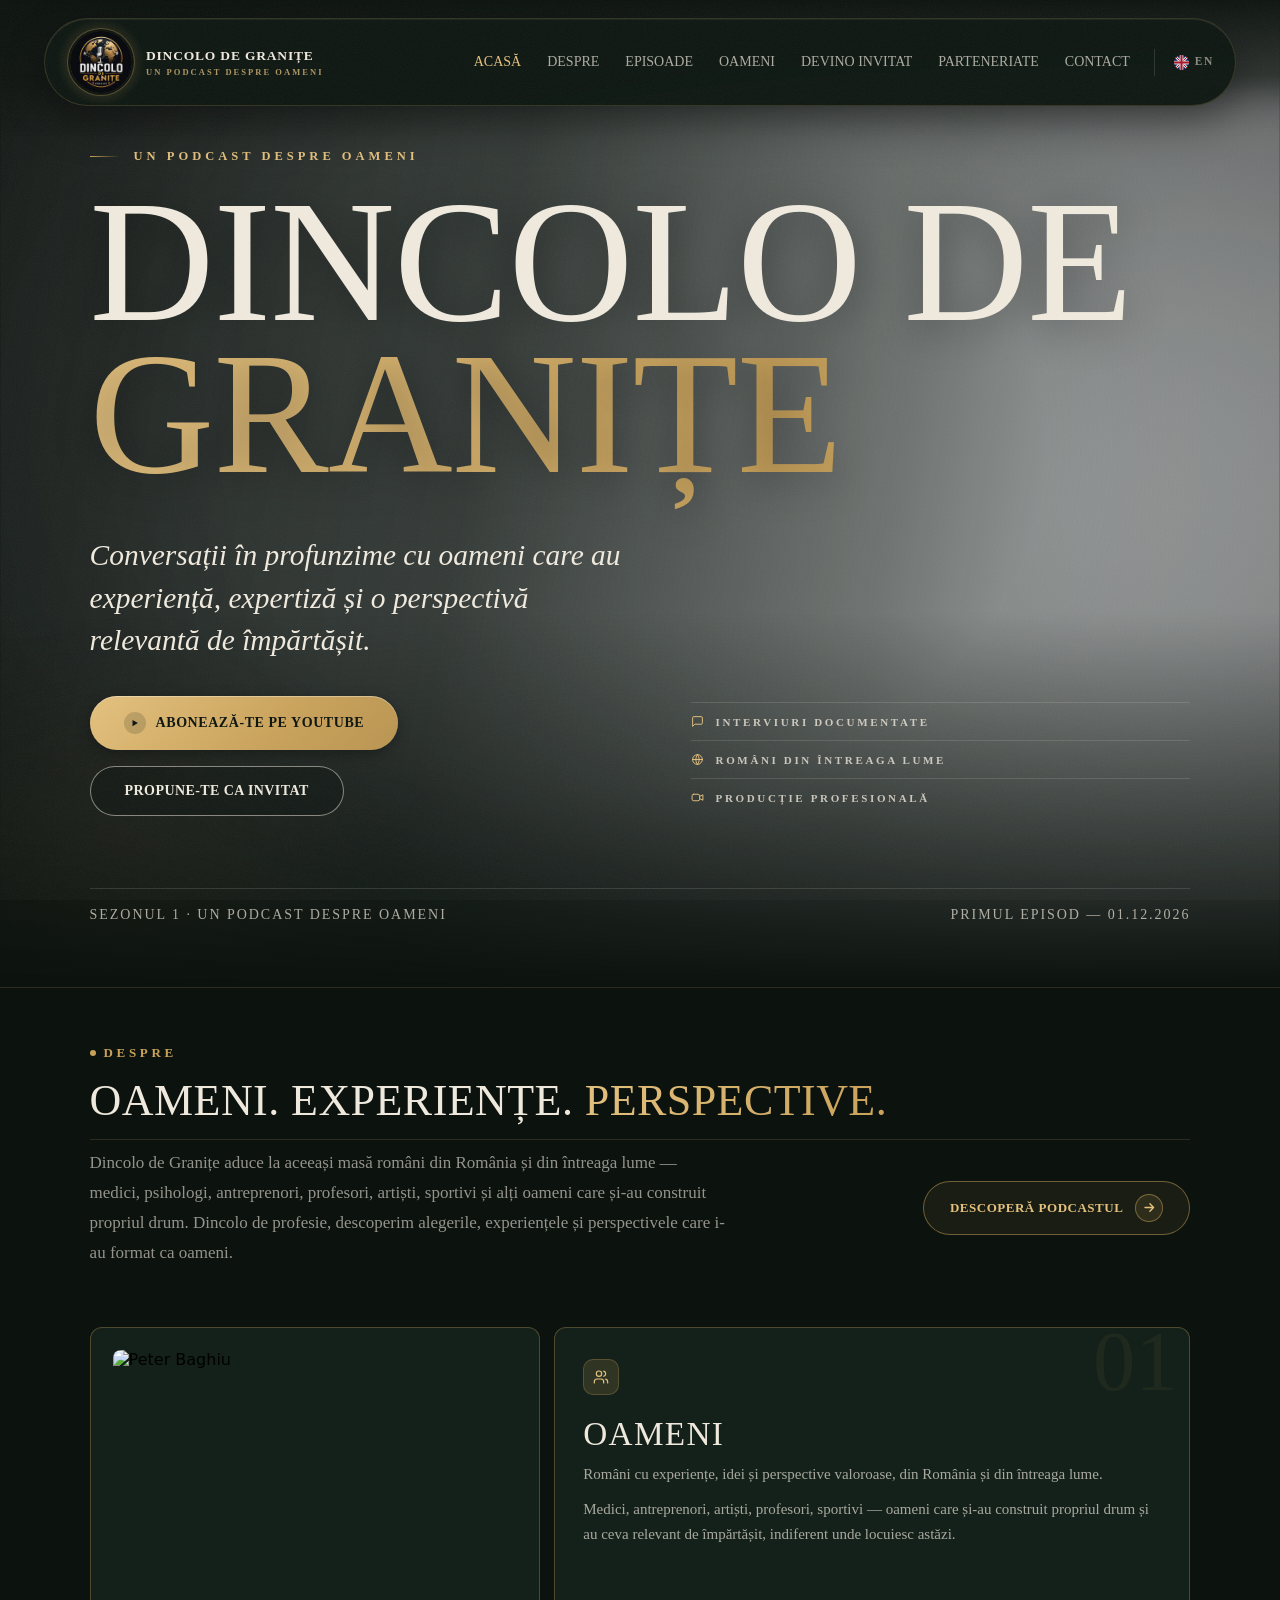
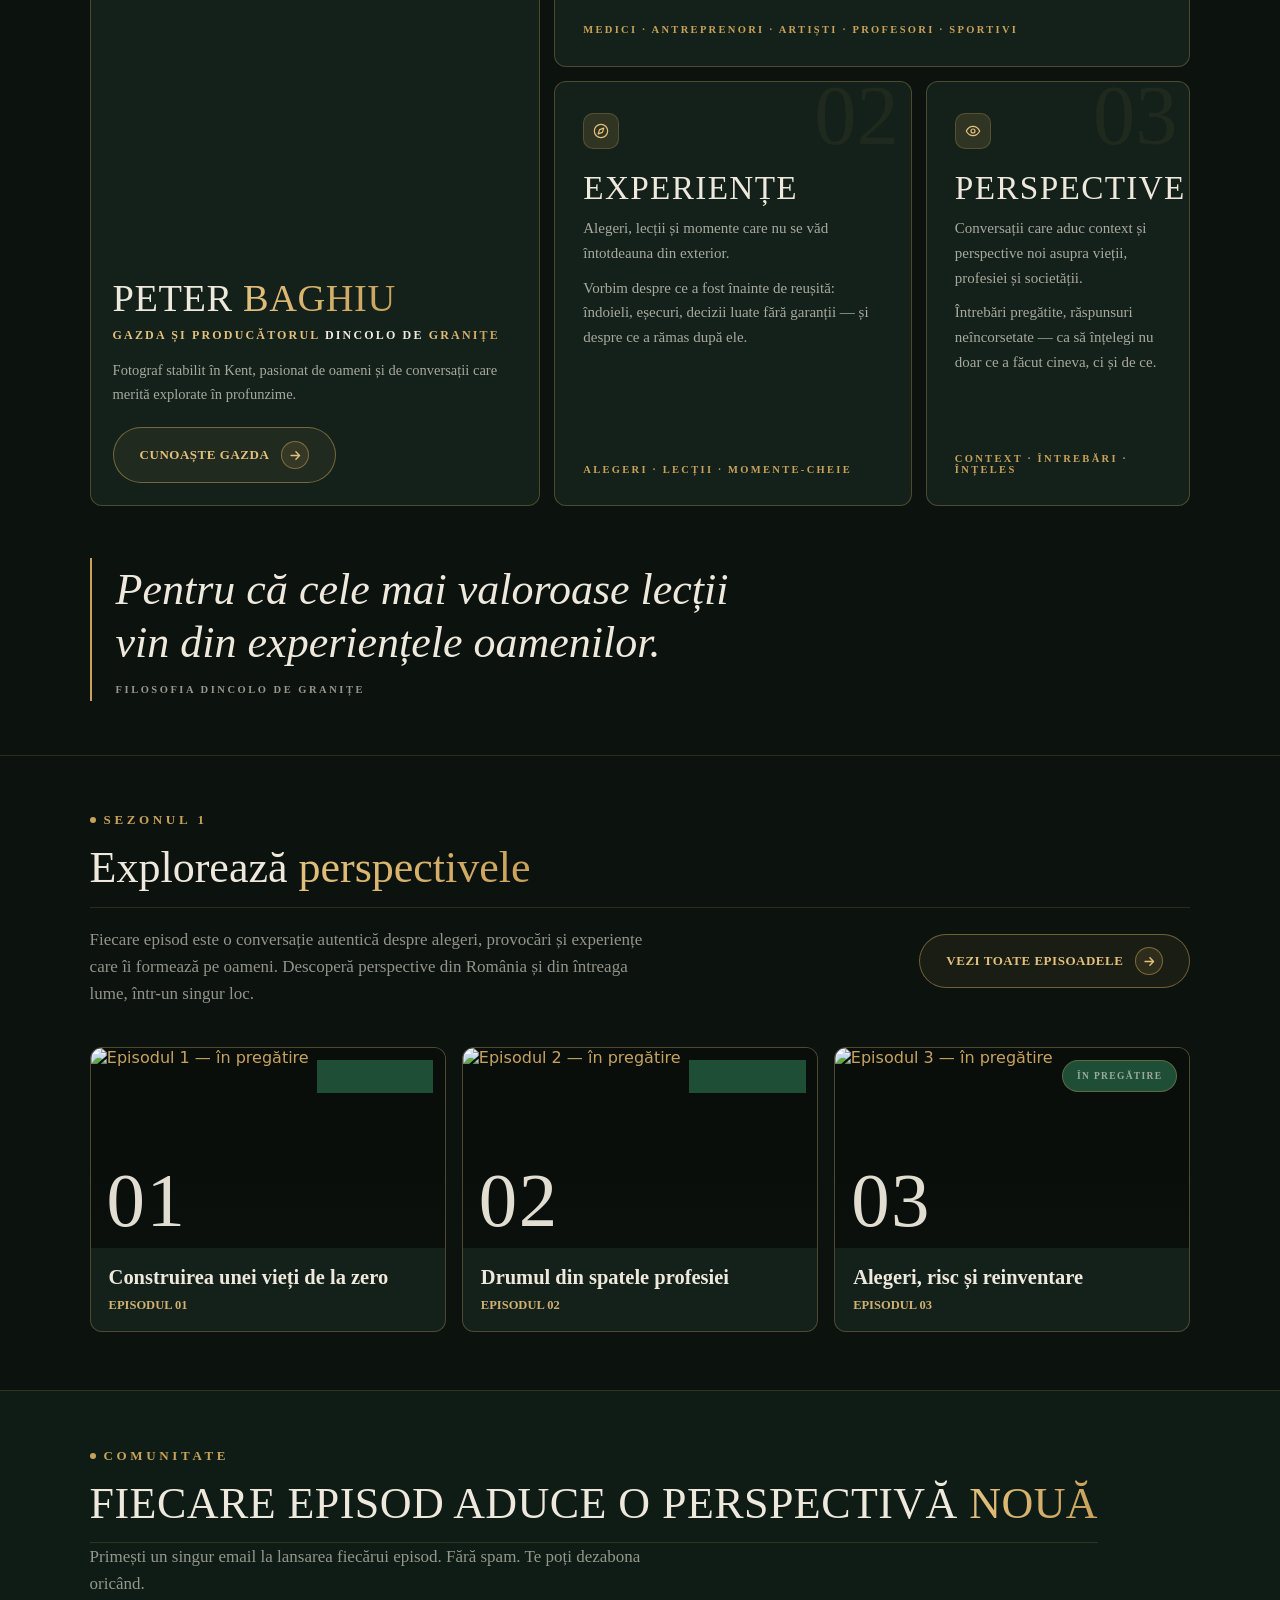
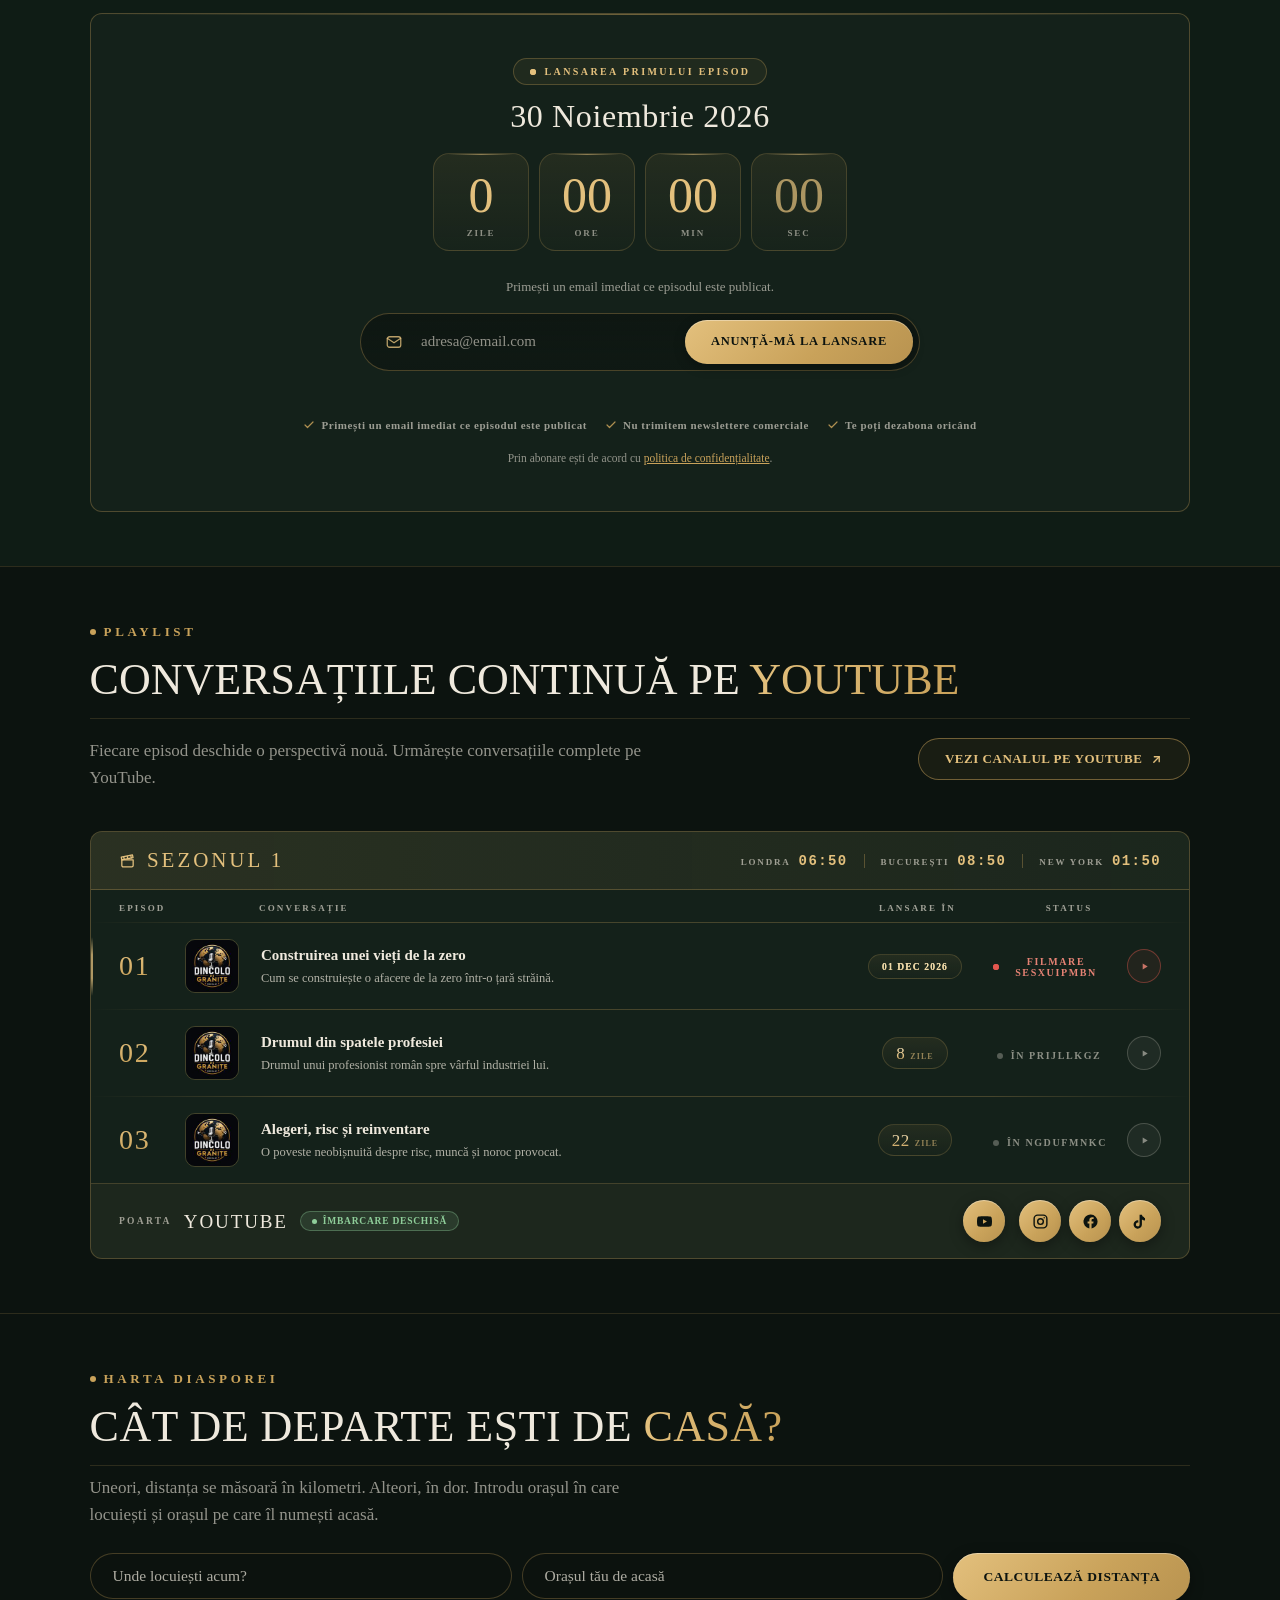
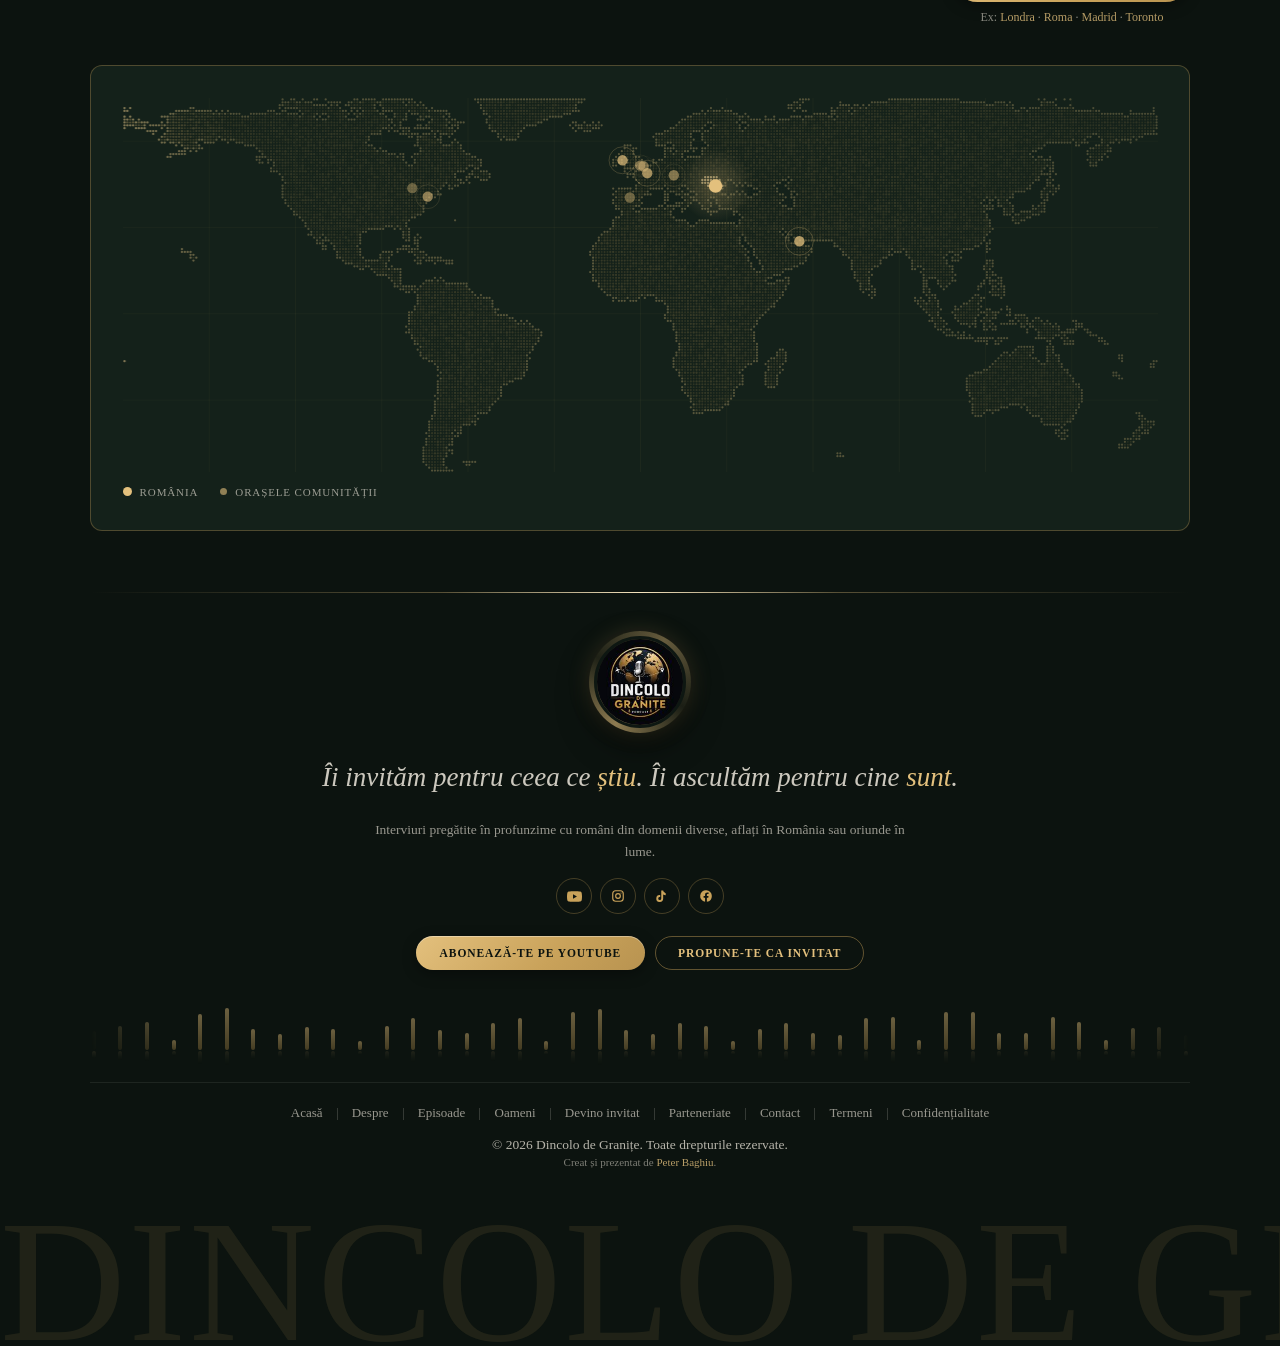
==== commit df1d32b3: "Umplerea radiala a butoanelor porneste din CENTRU (nu din chip-ul sagetii / din stanga): o singura r" ====
--- a/site/index.html
+++ b/site/index.html
@@ -391,9 +391,8 @@
 a.cta-inl:hover .cta-lb,a.cta-inl:focus-visible .cta-lb{border-color:var(--accent-light)}
 /* hover fill */
 .fx{position:relative;overflow:hidden;isolation:isolate;transition:color .35s ease,border-color .35s ease!important}
-.fx::before{content:"";position:absolute;z-index:-1;top:50%;left:22px;width:26px;height:26px;border-radius:50%;background:var(--accent);translate:-50% -50%;scale:0;transition:scale .55s cubic-bezier(.76,0,.24,1);pointer-events:none}
-.fx:has(.cta-arr)::before{left:auto;right:39px;translate:50% -50%}
-.fx:hover::before,.fx:focus-visible::before{scale:18}
+.fx::before{content:"";position:absolute;z-index:-1;top:50%;left:50%;width:26px;height:26px;border-radius:50%;background:var(--accent);translate:-50% -50%;scale:0;transition:scale .55s cubic-bezier(.76,0,.24,1);pointer-events:none}
+.fx:hover::before,.fx:focus-visible::before{scale:28}
 .fx:hover,.fx:focus-visible{color:#0c130f!important;border-color:var(--accent)!important;background-color:transparent!important}
 .fx:hover .cta-arr,.fx:focus-visible .cta-arr{background:#0c130f;border-color:#0c130f;color:var(--accent-light)}
 .fx-gold::before{background:#0c130f}
@@ -406,7 +405,6 @@
    (2) butoanele fără chip pornesc cercul din stânga (22px), iar raza (13px × scale) trebuie să ajungă la marginea din dreapta: hero / newsletter au ~300px pe desktop și 100% (≤520px) sub 560px, deci scale mai mare (aceeași durată, ușurare identică) */
 a.fx:hover .cta-arr,a.fx:focus-visible .cta-arr,button.fx:hover .cta-arr,button.fx:focus-visible .cta-arr{background:#0c130f;border-color:#0c130f;color:var(--accent-light)}
 a.fx-gold:hover .cta-arr,a.fx-gold:focus-visible .cta-arr,button.fx-gold:hover .cta-arr,button.fx-gold:focus-visible .cta-arr{background:var(--accent);border-color:var(--accent);color:#0c130f}
-.fx:not(:has(.cta-arr)):hover::before,.fx:not(:has(.cta-arr)):focus-visible::before{scale:40}
 /* /hover fill — acasă */
 </style>
 <script>
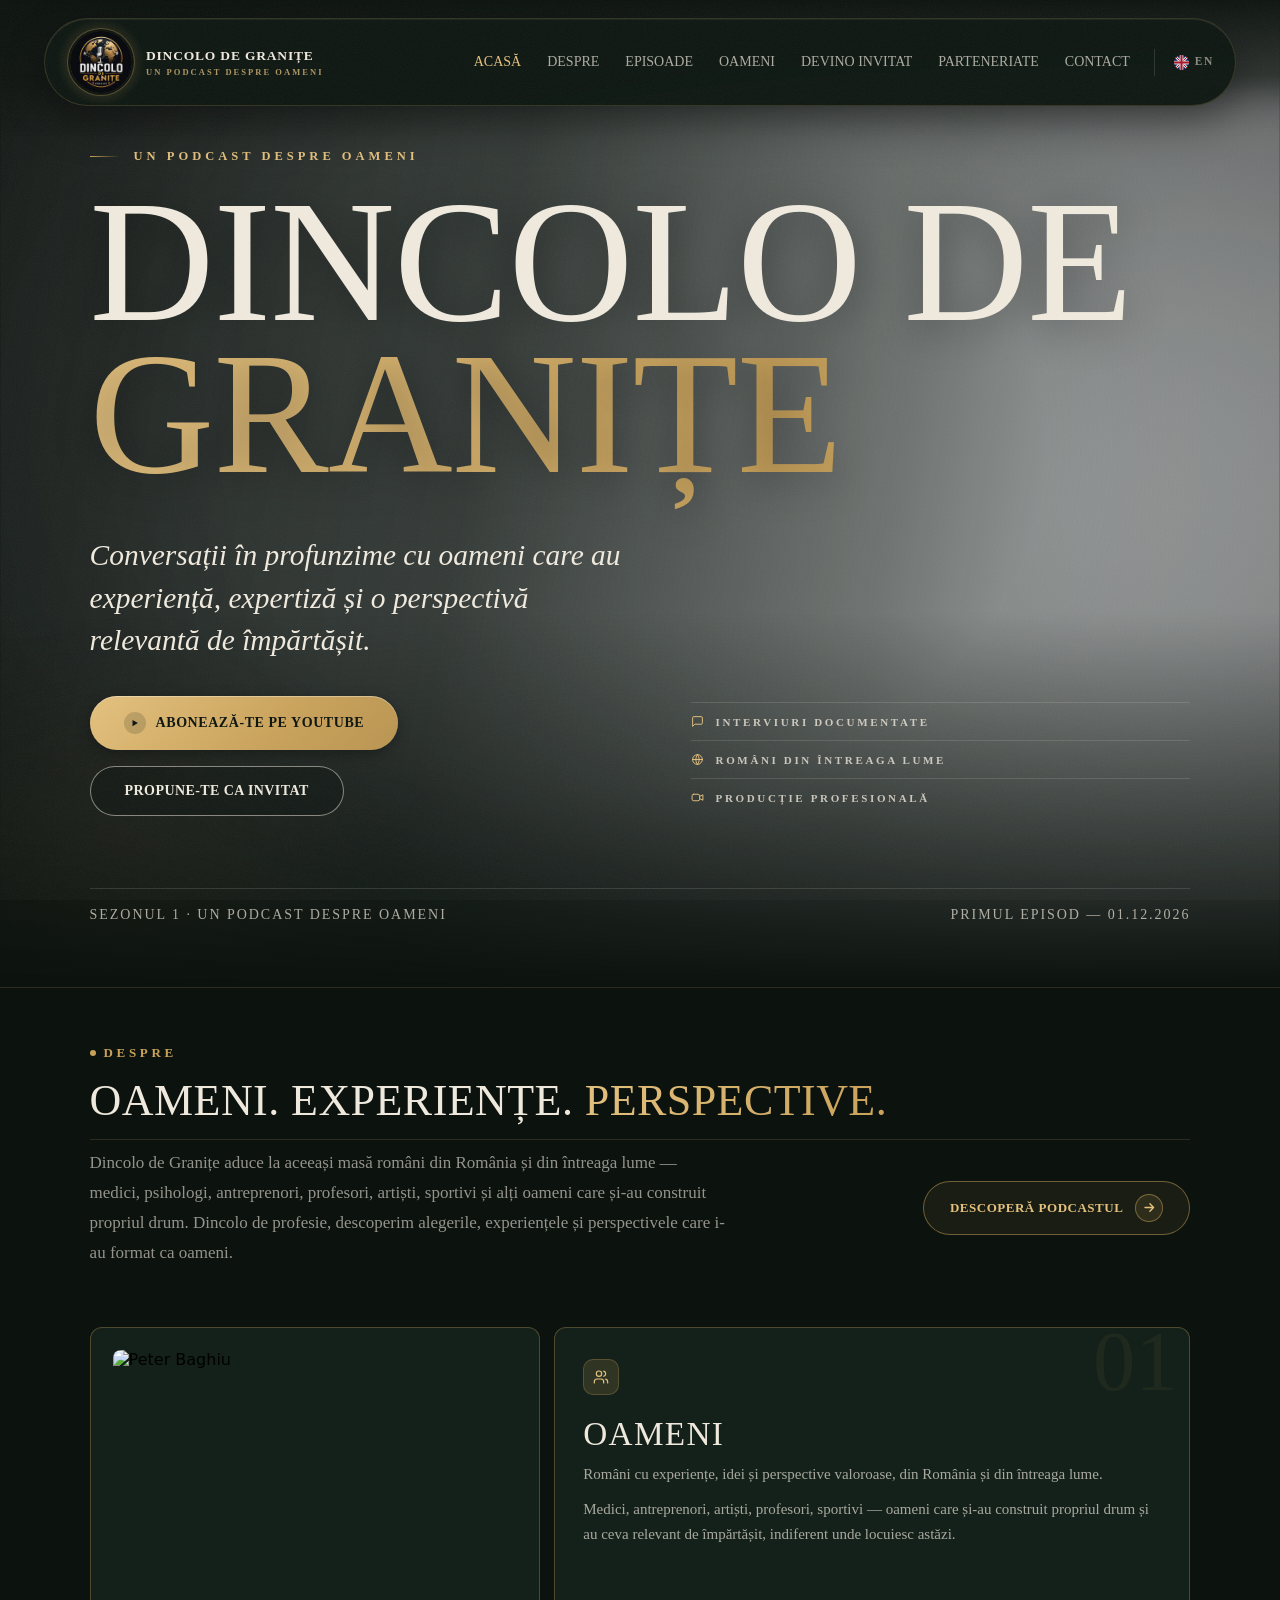
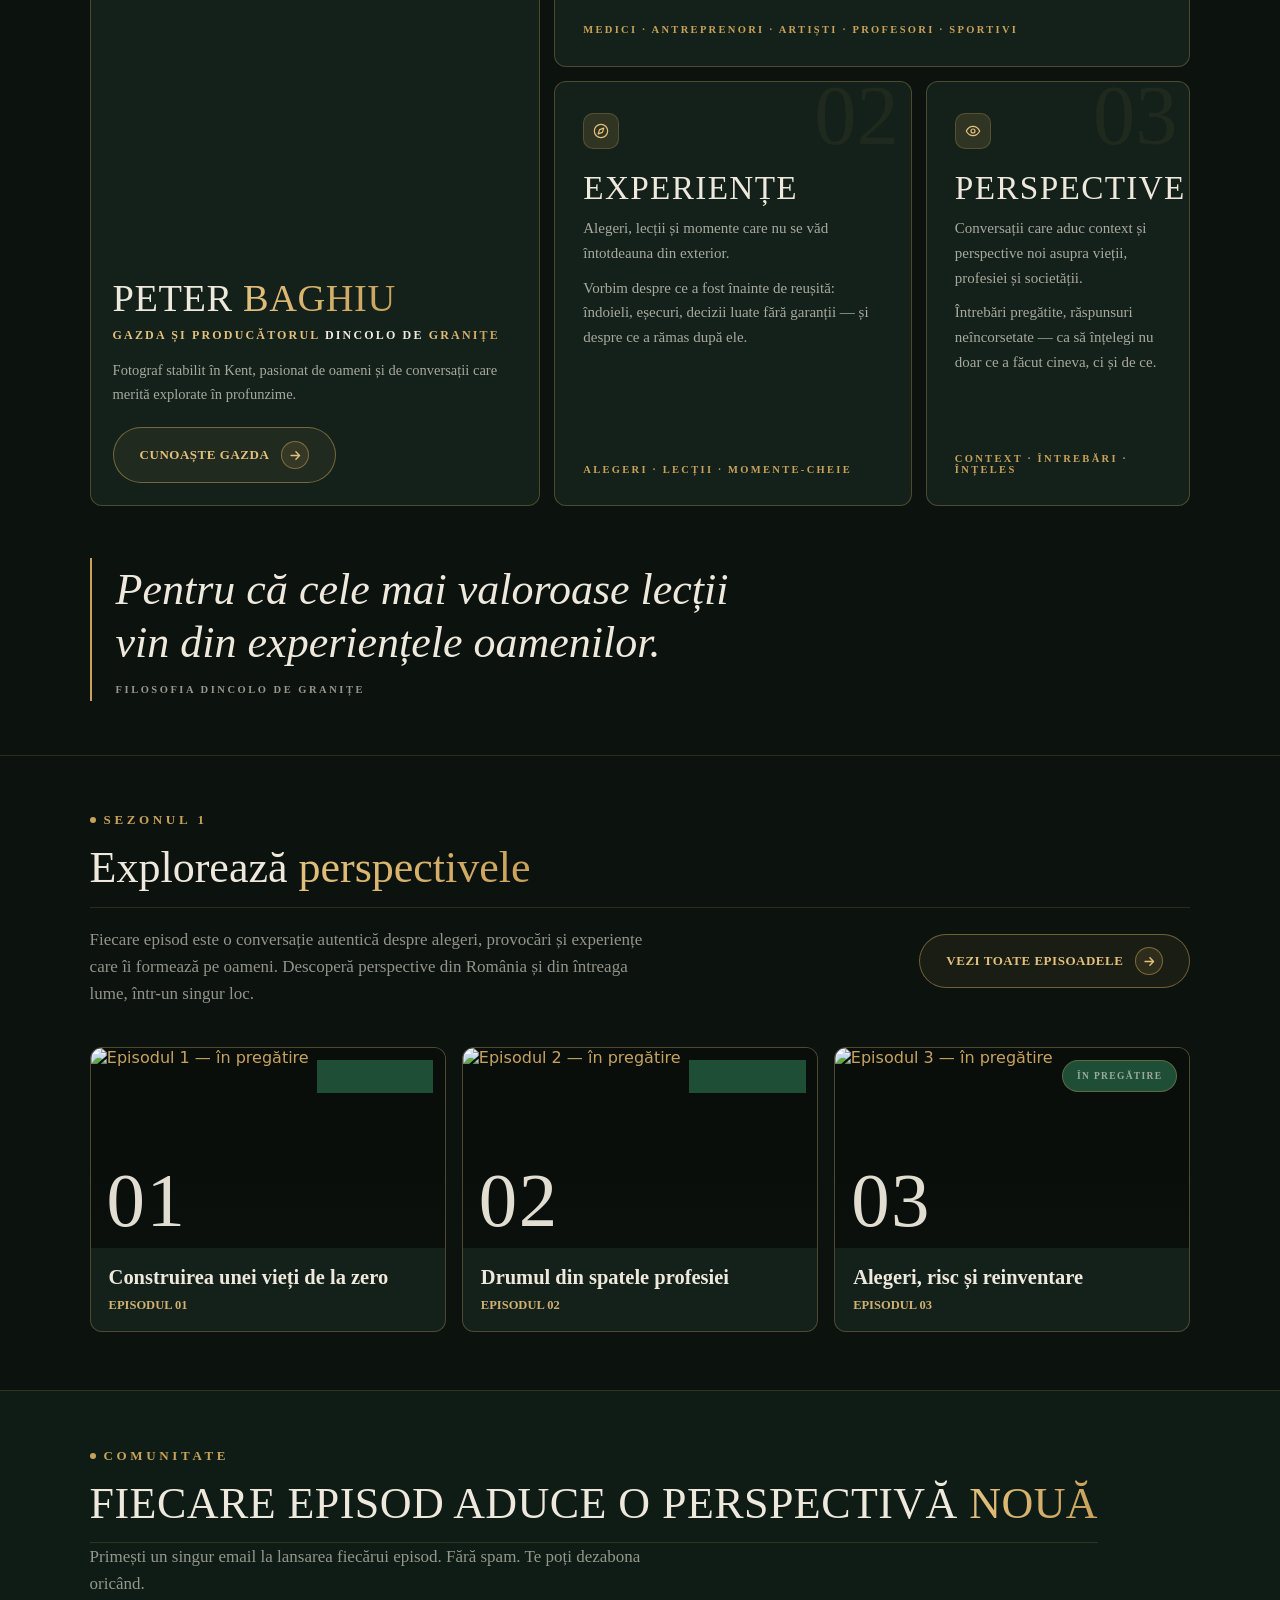
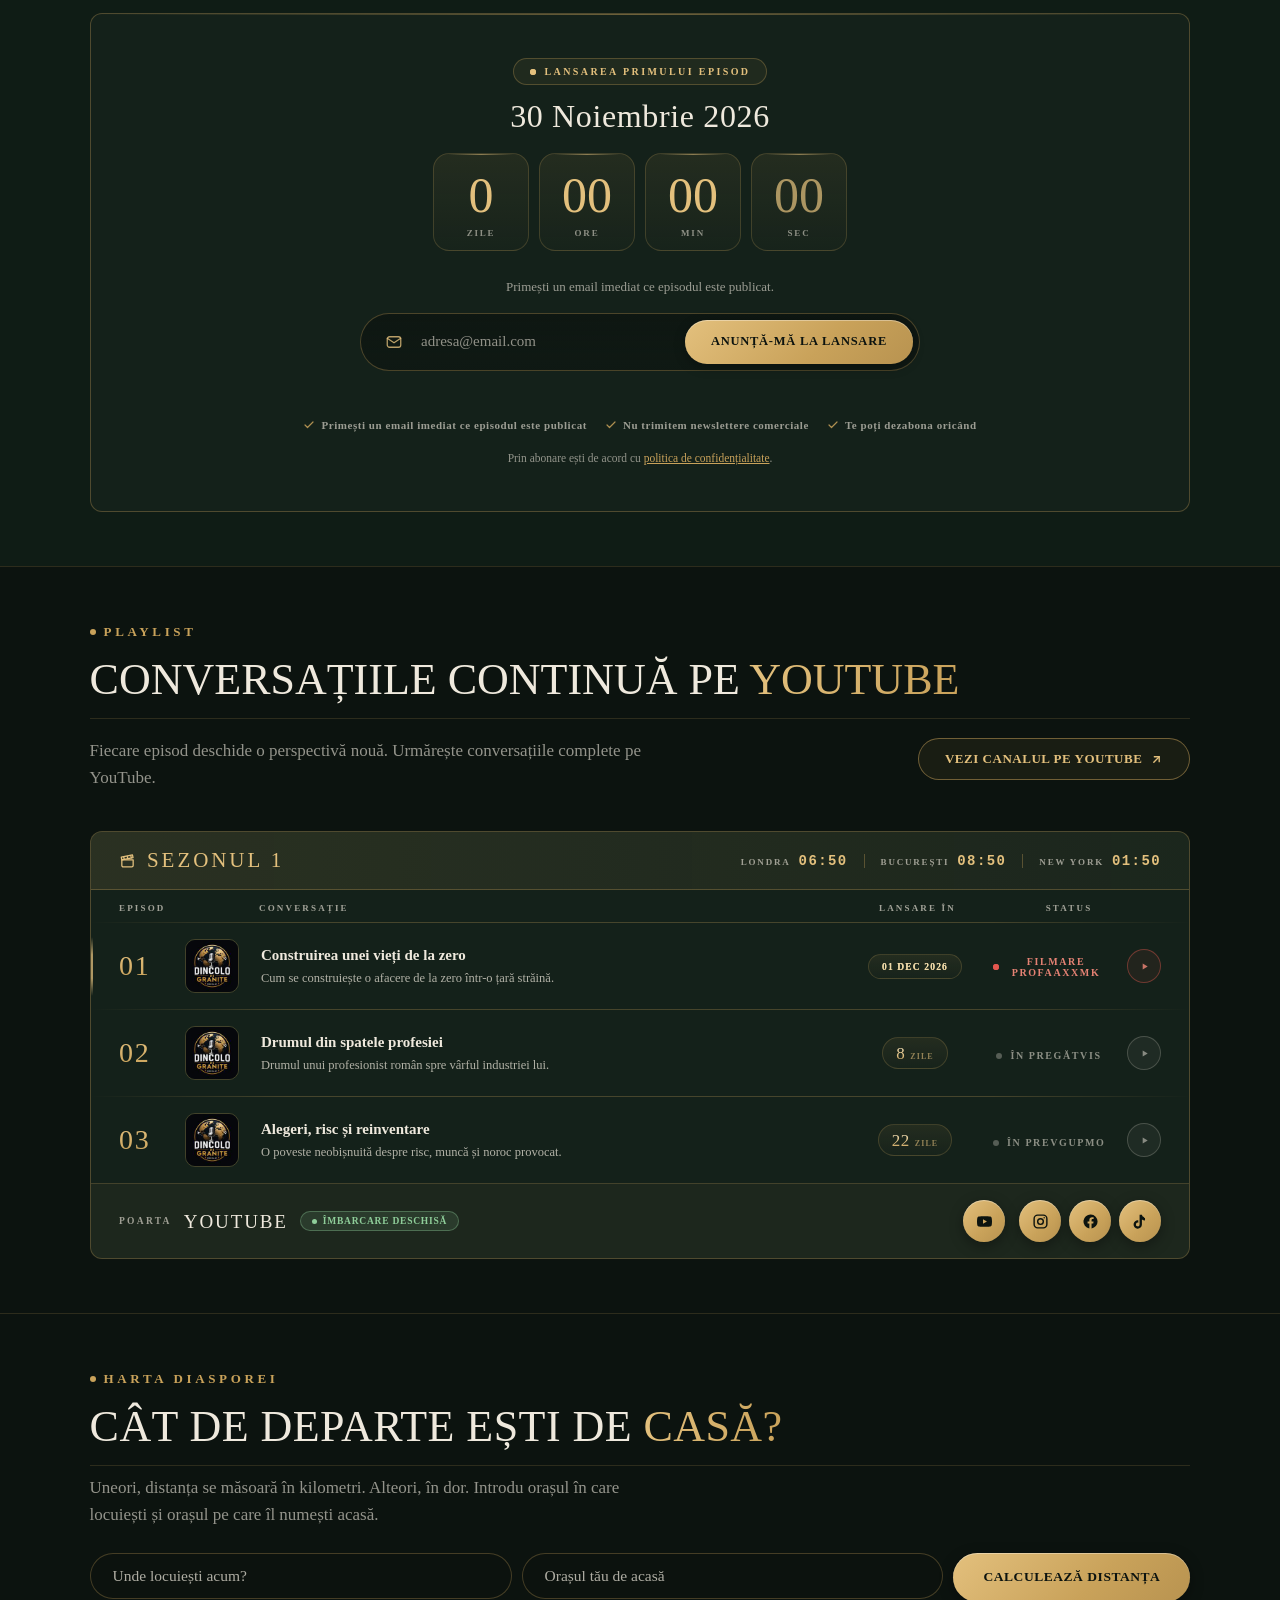
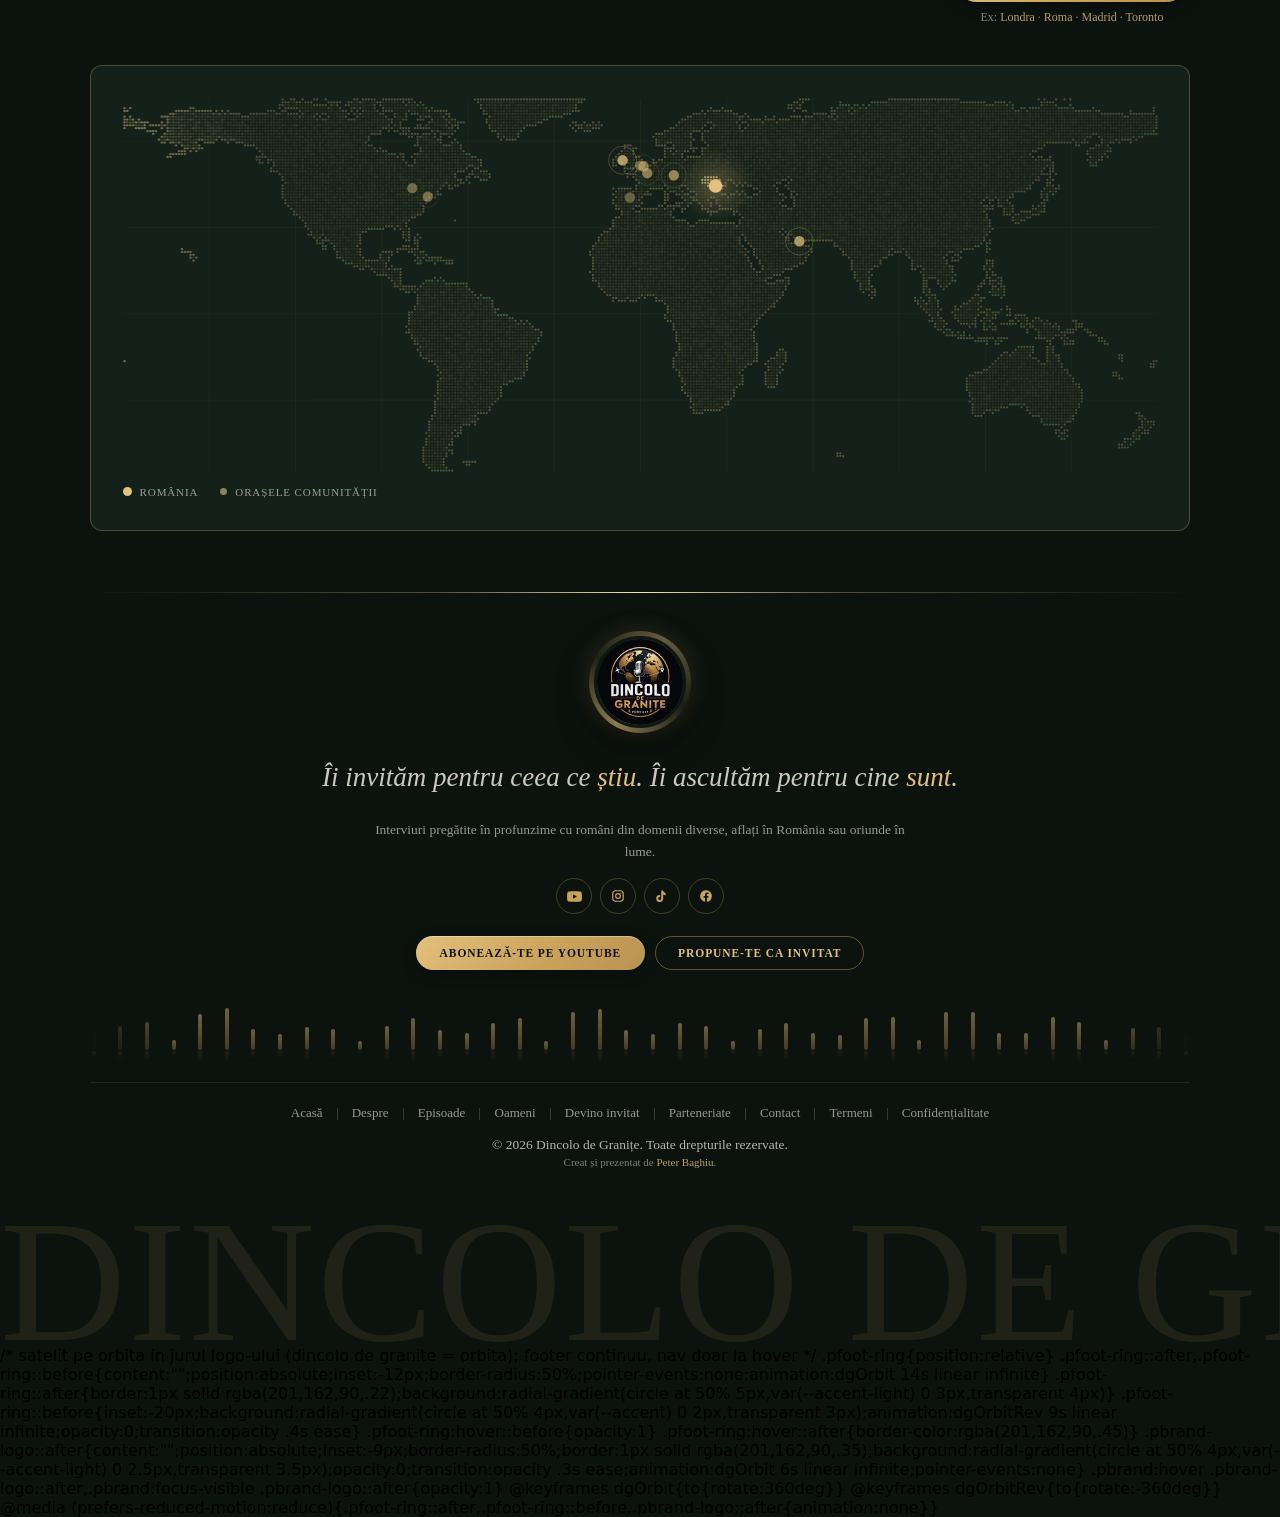
==== commit 61c650ab: "Patru corectii: (1) pe mobil pastila cu logo si X nu mai dispare cand meniul e deschis (iOS Safari: " ====
--- a/site/index.html
+++ b/site/index.html
@@ -318,6 +318,8 @@
    ar face din ea containing block pentru position:fixed, iar insula (z 61) trebuie sa ramana deasupra overlay-ului (z 55) ca X-ul sa inchida */
 .pmenu{position:fixed;inset:0;z-index:55;display:flex;flex-direction:column;padding:max(120px,18vh) clamp(24px,7vw,48px) 36px;background:rgba(12,19,15,.96);backdrop-filter:blur(20px);-webkit-backdrop-filter:blur(20px);opacity:0;visibility:hidden;pointer-events:none;transition:opacity .35s ease,visibility .35s;border:0;border-radius:0;box-shadow:none;transform:none;overflow-y:auto}
 .pnav-in.open~.pmenu{opacity:1;visibility:visible;pointer-events:auto}
+/* iOS Safari: cu overflow:hidden pe pagina, sticky-ul nu mai sta sus; cat e meniul deschis pastila devine fixed, deasupra overlay-ului */
+.pnav:has(.pnav-in.open){position:fixed;top:18px;left:0;right:0;z-index:70;margin:0}
 .mn-i{display:flex;align-items:baseline;gap:16px;padding:12px 0;border-bottom:1px solid rgba(239,233,221,.08);text-decoration:none;translate:0 18px;opacity:0;transition:translate .45s cubic-bezier(.2,.8,.2,1),opacity .45s ease}
 .mn-n{font:600 11px var(--font-body);letter-spacing:.2em;color:var(--accent);min-width:26px}
 .mn-l{font:var(--head-weight) clamp(30px,8.6vw,54px)/1 var(--font-head),var(--font-body),sans-serif;letter-spacing:.02em;color:var(--ink);transition:color .25s ease}
@@ -390,13 +392,13 @@
 a.cta-inl .cta-lb{border-bottom:1px solid rgba(227,192,125,.4);padding-bottom:1px;line-height:1.25;transition:border-color .25s ease}
 a.cta-inl:hover .cta-lb,a.cta-inl:focus-visible .cta-lb{border-color:var(--accent-light)}
 /* hover fill */
-.fx{position:relative;overflow:hidden;isolation:isolate;transition:color .35s ease,border-color .35s ease!important}
-.fx::before{content:"";position:absolute;z-index:-1;top:50%;left:50%;width:26px;height:26px;border-radius:50%;background:var(--accent);translate:-50% -50%;scale:0;transition:scale .55s cubic-bezier(.76,0,.24,1);pointer-events:none}
+.fx{position:relative;overflow:hidden;isolation:isolate;transition:color .2s ease .2s,border-color .3s ease!important}
+.fx::before{content:"";position:absolute;z-index:-1;top:50%;left:50%;width:26px;height:26px;border-radius:50%;background:var(--accent);translate:-50% -50%;scale:0;transition:scale .45s cubic-bezier(.76,0,.24,1);pointer-events:none}
 .fx:hover::before,.fx:focus-visible::before{scale:28}
-.fx:hover,.fx:focus-visible{color:#0c130f!important;border-color:var(--accent)!important;background-color:transparent!important}
+.fx:hover,.fx:focus-visible{color:#0c130f!important;border-color:var(--accent-light)!important;background-color:transparent!important}
 .fx:hover .cta-arr,.fx:focus-visible .cta-arr{background:#0c130f;border-color:#0c130f;color:var(--accent-light)}
 .fx-gold::before{background:#0c130f}
-.fx-gold:hover,.fx-gold:focus-visible{color:var(--accent-light)!important;border-color:#0c130f!important}
+.fx-gold:hover,.fx-gold:focus-visible{color:var(--accent-light)!important;border-color:var(--accent)!important}
 .fx-gold:hover .cta-arr,.fx-gold:focus-visible .cta-arr{background:var(--accent);border-color:var(--accent);color:#0c130f}
 .fx svg{transition:color .35s ease}
 @media (prefers-reduced-motion:reduce){.fx::before{transition:none}}
@@ -1379,7 +1381,7 @@
 <div style="max-width:1280px;margin:0 auto;padding:8px clamp(20px,7vw,90px) 0;box-sizing:border-box">
   <div style="height:1px;background:linear-gradient(90deg,transparent,rgba(227,192,125,.35) 32%,#f5e3bd 50%,rgba(227,192,125,.35) 68%,transparent)"></div>
   <div class="rv" style="display:flex;flex-direction:column;align-items:center;gap:16px;text-align:center;padding:clamp(26px,3.6vw,38px) 0 clamp(22px,3.2vw,32px)">
-    <span style="display:inline-flex;padding:5px;border-radius:50%;background:conic-gradient(from 210deg,rgba(227,192,125,.6),rgba(201,162,90,.1),rgba(227,192,125,.42),rgba(201,162,90,.08),rgba(227,192,125,.6));box-shadow:0 0 22px rgba(201,162,90,.18),0 14px 30px rgba(0,0,0,.5);margin-bottom:8px"><img src="assets/logo.jpg" alt="Dincolo de Granițe" width="86" height="86" loading="lazy" decoding="async" style="display:block;width:86px;height:86px;border-radius:50%;border:3px solid #0e1712"></span>
+    <span class="pfoot-ring" style="display:inline-flex;padding:5px;border-radius:50%;background:conic-gradient(from 210deg,rgba(227,192,125,.6),rgba(201,162,90,.1),rgba(227,192,125,.42),rgba(201,162,90,.08),rgba(227,192,125,.6));box-shadow:0 0 22px rgba(201,162,90,.18),0 14px 30px rgba(0,0,0,.5);margin-bottom:8px"><img src="assets/logo.jpg" alt="Dincolo de Granițe" width="86" height="86" loading="lazy" decoding="async" style="display:block;width:86px;height:86px;border-radius:50%;border:3px solid #0e1712"></span>
     <div style="font:italic 400 clamp(21px,3.4vw,27px)/1.55 var(--font-serif);color:rgba(239,233,221,.85);max-width:640px" data-i18n="footer_mission" data-i18n-html="1">Îi invităm pentru ceea ce <span style='color:var(--accent-light)'>știu</span>. Îi ascultăm pentru cine <span style='color:var(--accent-light)'>sunt</span>.</div>
     <div style="font:400 13.5px/1.6 var(--font-body);color:rgba(239,233,221,.62);max-width:560px;margin-top:4px" data-i18n="footer_mission_sub">Interviuri pregătite în profunzime cu români din domenii diverse, aflați în România sau oriunde în lume.</div>
     <div style="display:inline-flex;gap:8px;align-items:center;flex-wrap:wrap;justify-content:center">
@@ -1506,4 +1508,16 @@
 }, true);
 </script>
 </body>
-</html>
+</html>/* satelit pe orbita in jurul logo-ului (dincolo de granite = orbita); footer continuu, nav doar la hover */
+.pfoot-ring{position:relative}
+.pfoot-ring::after,.pfoot-ring::before{content:"";position:absolute;inset:-12px;border-radius:50%;pointer-events:none;animation:dgOrbit 14s linear infinite}
+.pfoot-ring::after{border:1px solid rgba(201,162,90,.22);background:radial-gradient(circle at 50% 5px,var(--accent-light) 0 3px,transparent 4px)}
+.pfoot-ring::before{inset:-20px;background:radial-gradient(circle at 50% 4px,var(--accent) 0 2px,transparent 3px);animation:dgOrbitRev 9s linear infinite;opacity:0;transition:opacity .4s ease}
+.pfoot-ring:hover::before{opacity:1}
+.pfoot-ring:hover::after{border-color:rgba(201,162,90,.45)}
+.pbrand-logo::after{content:"";position:absolute;inset:-9px;border-radius:50%;border:1px solid rgba(201,162,90,.35);background:radial-gradient(circle at 50% 4px,var(--accent-light) 0 2.5px,transparent 3.5px);opacity:0;transition:opacity .3s ease;animation:dgOrbit 6s linear infinite;pointer-events:none}
+.pbrand:hover .pbrand-logo::after,.pbrand:focus-visible .pbrand-logo::after{opacity:1}
+@keyframes dgOrbit{to{rotate:360deg}}
+@keyframes dgOrbitRev{to{rotate:-360deg}}
+@media (prefers-reduced-motion:reduce){.pfoot-ring::after,.pfoot-ring::before,.pbrand-logo::after{animation:none}}
+
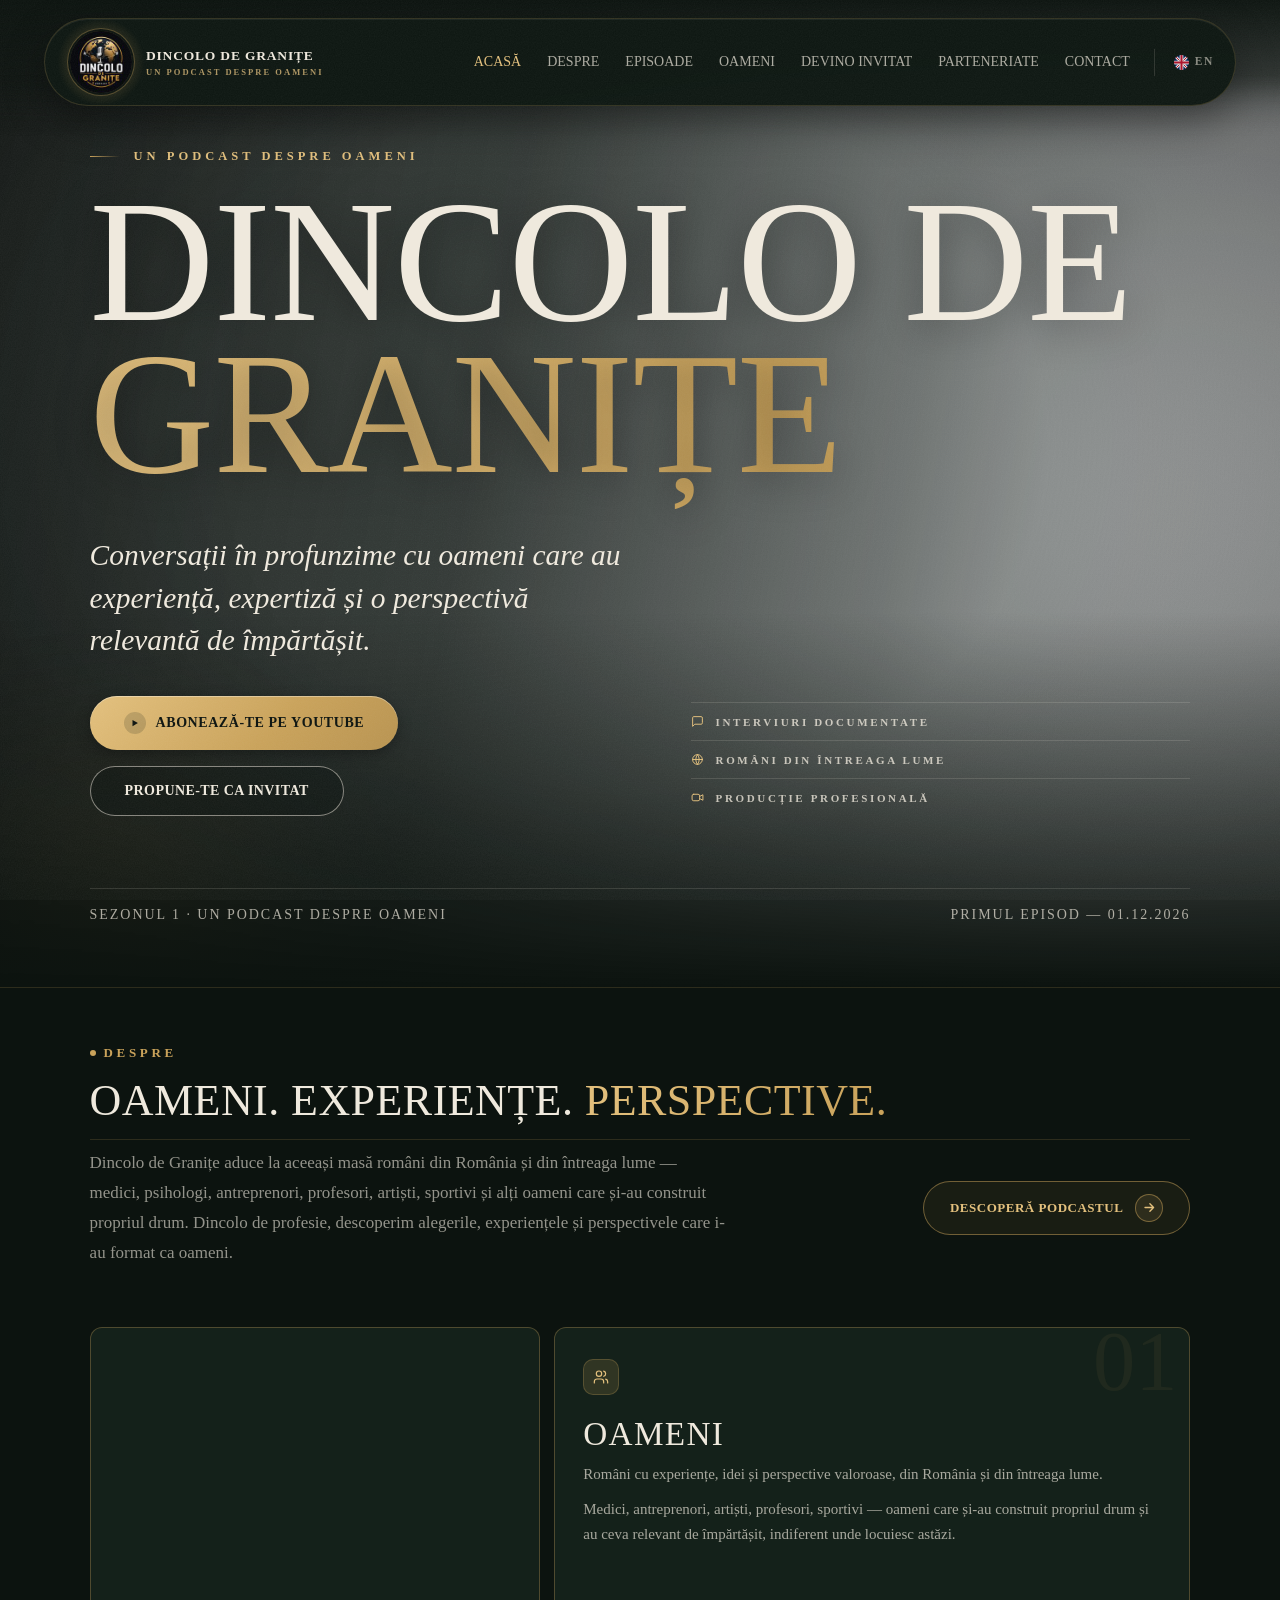
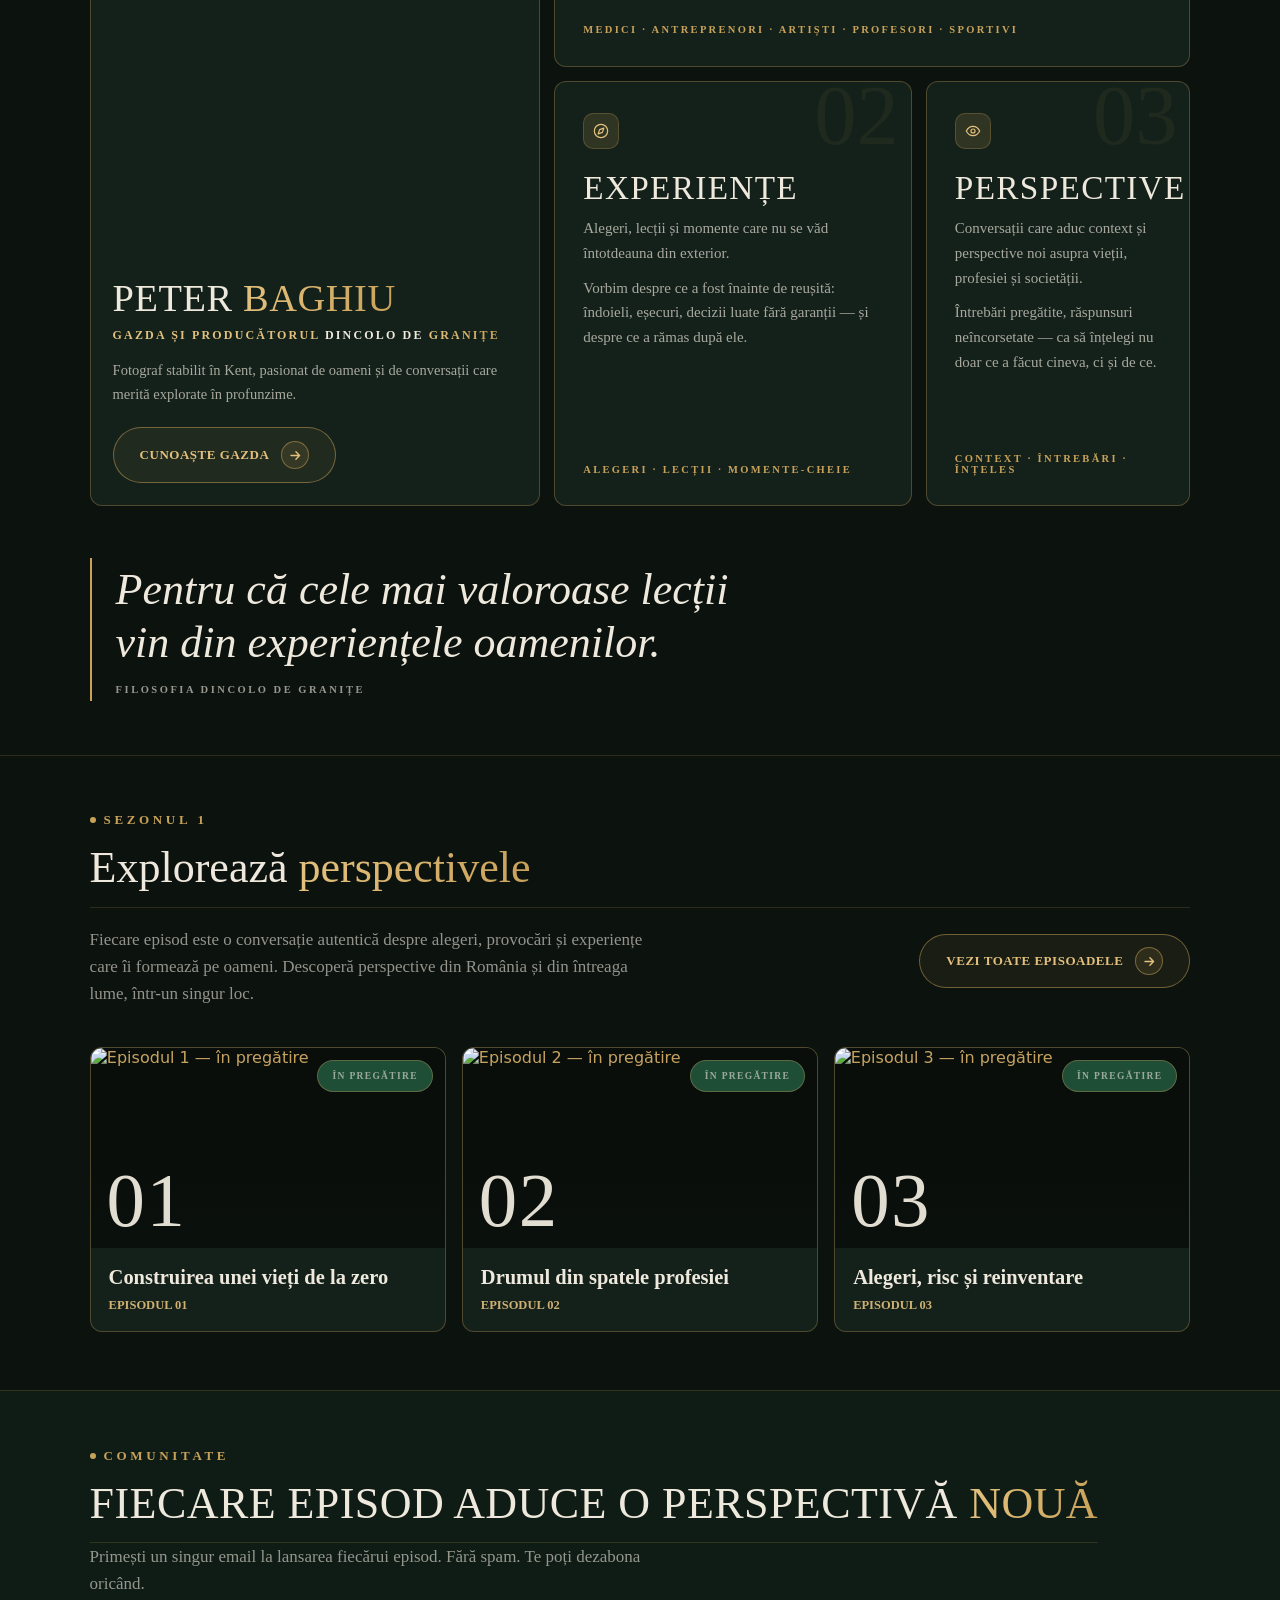
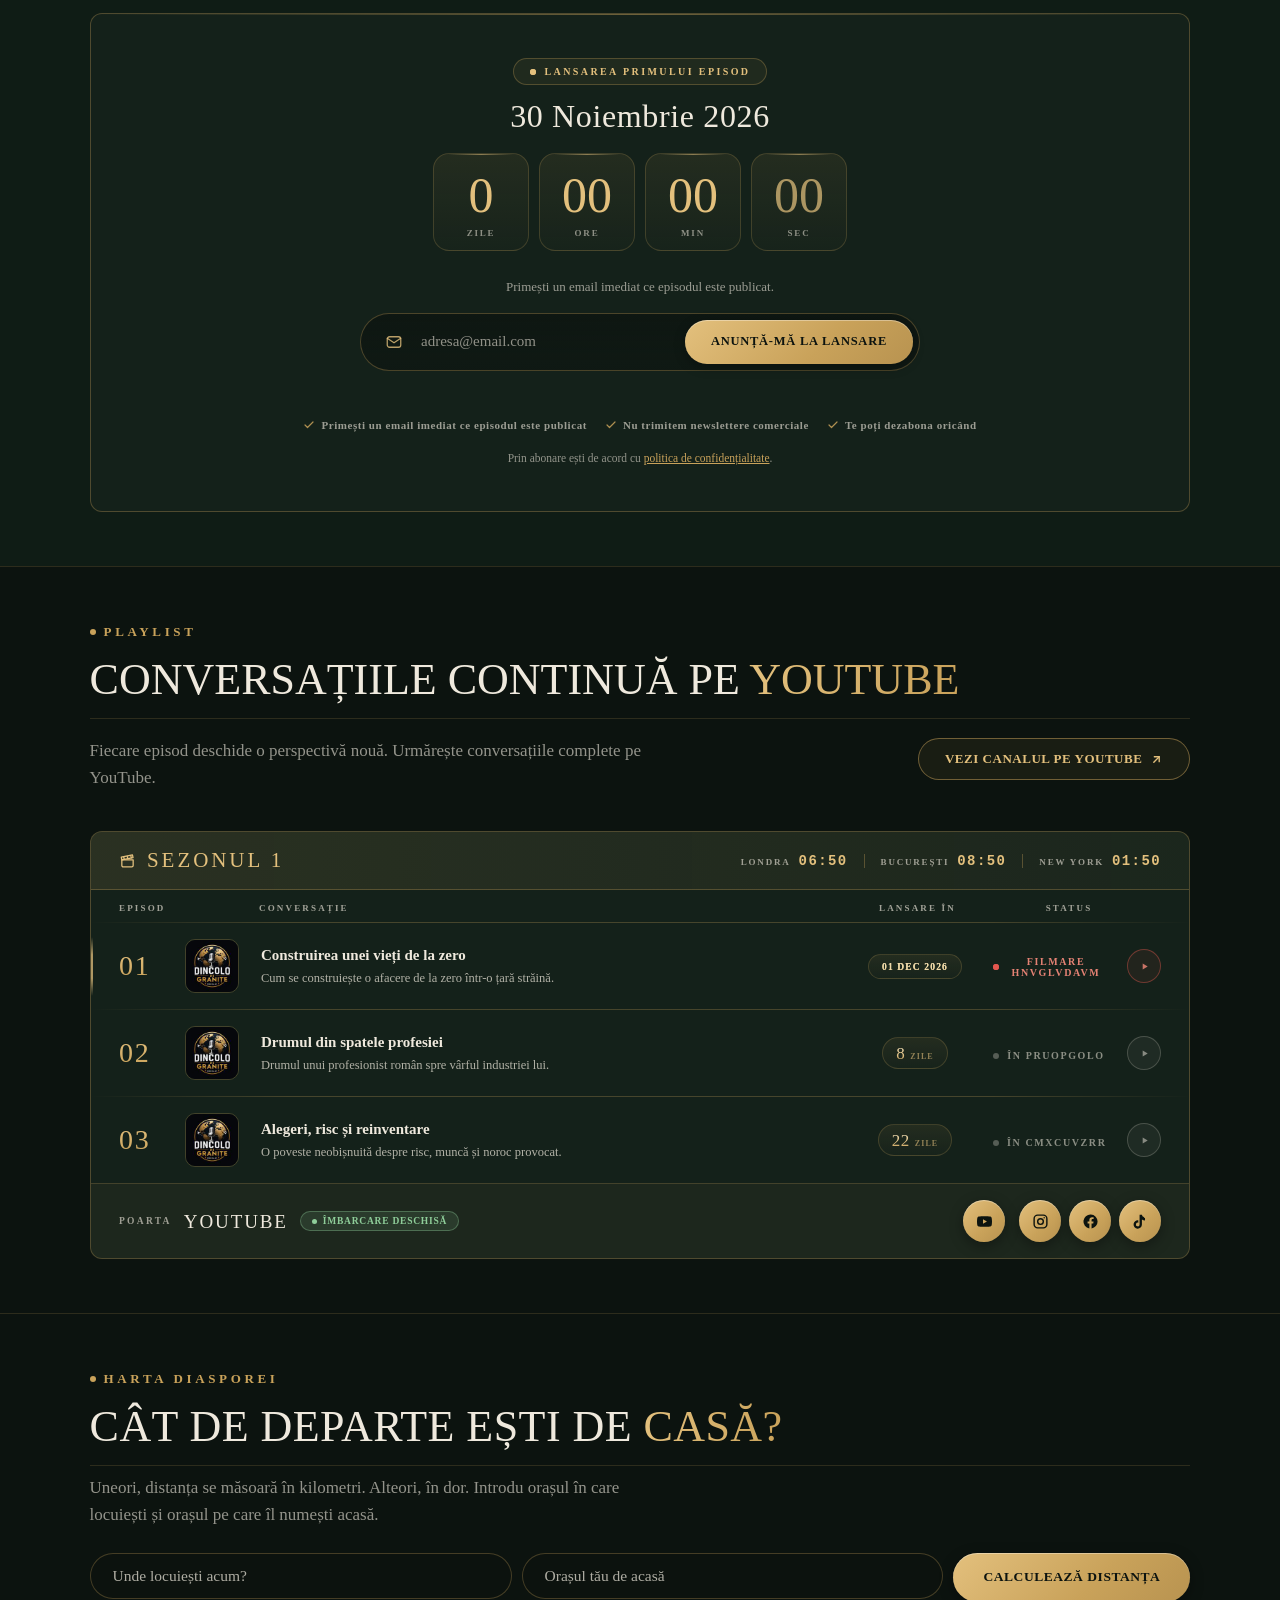
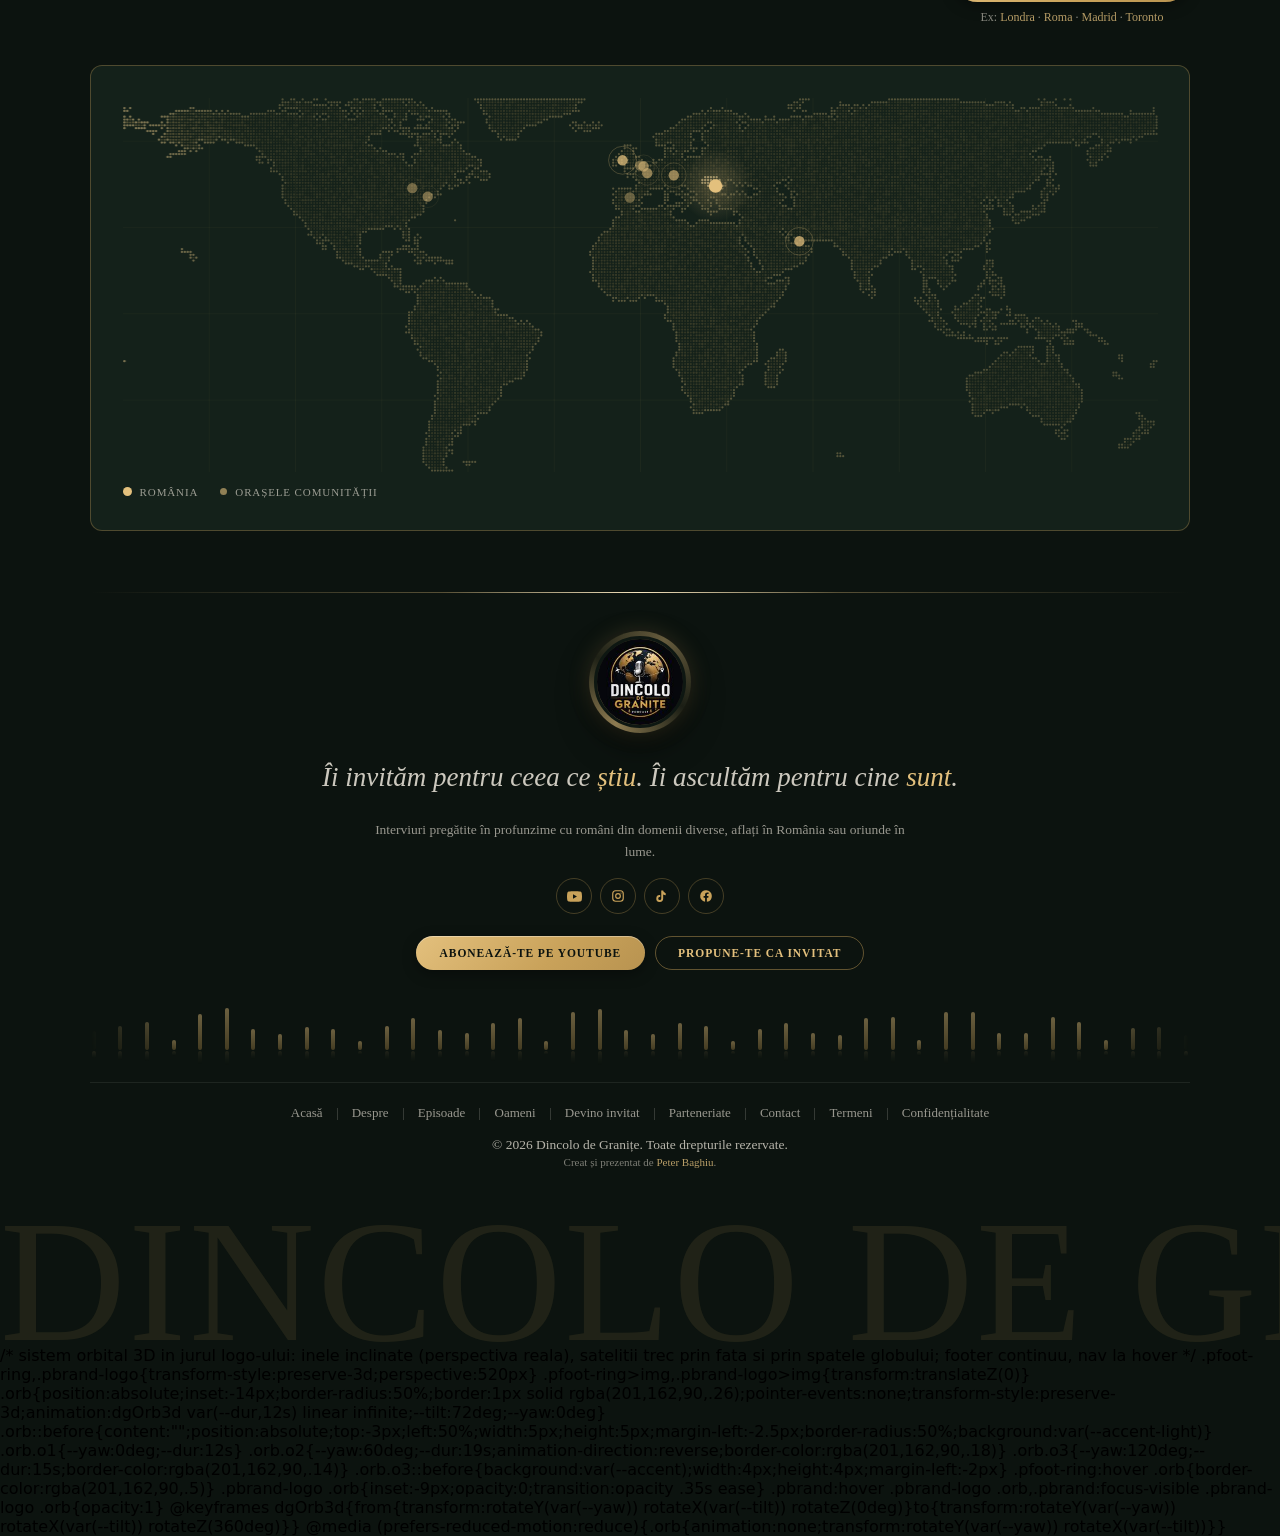
==== commit a1232332: "Logo „si mai WOW”: sistem orbital 3D in loc de orbita plata — trei inele eliptice inclinate (perspec" ====
--- a/site/index.html
+++ b/site/index.html
@@ -29,7 +29,7 @@
 <meta name="twitter:image" content="https://www.dincolodegranite.com/assets/og-banner.jpg">
 <script type="application/ld+json">{"@context":"https://schema.org","@graph":[{"@type":"Organization","name":"Dincolo de Granițe","url":"https://www.dincolodegranite.com/","logo":"https://www.dincolodegranite.com/assets/logo.jpg","email":"contact@dincolodegranite.com","founder":{"@type":"Person","name":"Peter Baghiu"},"sameAs":["https://www.youtube.com/@dincolo.de.granite","https://instagram.com/dincolo.de.granite","https://facebook.com/dincolo.de.granite","https://tiktok.com/@dincolo.de.granite"]},{"@type":"WebSite","name":"Dincolo de Granițe","url":"https://www.dincolodegranite.com/","inLanguage":"ro"},{"@type":"PodcastSeries","name":"Dincolo de Granițe","url":"https://www.dincolodegranite.com/","description":"Podcast despre românii din întreaga lume care își spun povestea: viață, antreprenoriat, carieră, investiții, familie.","inLanguage":"ro","image":"https://www.dincolodegranite.com/assets/og-banner.jpg","author":{"@type":"Person","name":"Peter Baghiu"},"publisher":{"@type":"Organization","name":"Dincolo de Granițe"},"webFeed":"https://www.youtube.com/@dincolo.de.granite"}]}</script>
 <script defer src="./enhance.js?v=3"></script>
-<script defer src="./social.js?v=20"></script>
+<script defer src="./social.js?v=21"></script>
 <script defer src="/_vercel/insights/script.js"></script>
 </head>
 <body style="background:#0c130f;margin:0">
@@ -1508,16 +1508,18 @@
 }, true);
 </script>
 </body>
-</html>/* satelit pe orbita in jurul logo-ului (dincolo de granite = orbita); footer continuu, nav doar la hover */
-.pfoot-ring{position:relative}
-.pfoot-ring::after,.pfoot-ring::before{content:"";position:absolute;inset:-12px;border-radius:50%;pointer-events:none;animation:dgOrbit 14s linear infinite}
-.pfoot-ring::after{border:1px solid rgba(201,162,90,.22);background:radial-gradient(circle at 50% 5px,var(--accent-light) 0 3px,transparent 4px)}
-.pfoot-ring::before{inset:-20px;background:radial-gradient(circle at 50% 4px,var(--accent) 0 2px,transparent 3px);animation:dgOrbitRev 9s linear infinite;opacity:0;transition:opacity .4s ease}
-.pfoot-ring:hover::before{opacity:1}
-.pfoot-ring:hover::after{border-color:rgba(201,162,90,.45)}
-.pbrand-logo::after{content:"";position:absolute;inset:-9px;border-radius:50%;border:1px solid rgba(201,162,90,.35);background:radial-gradient(circle at 50% 4px,var(--accent-light) 0 2.5px,transparent 3.5px);opacity:0;transition:opacity .3s ease;animation:dgOrbit 6s linear infinite;pointer-events:none}
-.pbrand:hover .pbrand-logo::after,.pbrand:focus-visible .pbrand-logo::after{opacity:1}
-@keyframes dgOrbit{to{rotate:360deg}}
-@keyframes dgOrbitRev{to{rotate:-360deg}}
-@media (prefers-reduced-motion:reduce){.pfoot-ring::after,.pfoot-ring::before,.pbrand-logo::after{animation:none}}
+</html>/* sistem orbital 3D in jurul logo-ului: inele inclinate (perspectiva reala), satelitii trec prin fata si prin spatele globului; footer continuu, nav la hover */
+.pfoot-ring,.pbrand-logo{transform-style:preserve-3d;perspective:520px}
+.pfoot-ring>img,.pbrand-logo>img{transform:translateZ(0)}
+.orb{position:absolute;inset:-14px;border-radius:50%;border:1px solid rgba(201,162,90,.26);pointer-events:none;transform-style:preserve-3d;animation:dgOrb3d var(--dur,12s) linear infinite;--tilt:72deg;--yaw:0deg}
+.orb::before{content:"";position:absolute;top:-3px;left:50%;width:5px;height:5px;margin-left:-2.5px;border-radius:50%;background:var(--accent-light)}
+.orb.o1{--yaw:0deg;--dur:12s}
+.orb.o2{--yaw:60deg;--dur:19s;animation-direction:reverse;border-color:rgba(201,162,90,.18)}
+.orb.o3{--yaw:120deg;--dur:15s;border-color:rgba(201,162,90,.14)}
+.orb.o3::before{background:var(--accent);width:4px;height:4px;margin-left:-2px}
+.pfoot-ring:hover .orb{border-color:rgba(201,162,90,.5)}
+.pbrand-logo .orb{inset:-9px;opacity:0;transition:opacity .35s ease}
+.pbrand:hover .pbrand-logo .orb,.pbrand:focus-visible .pbrand-logo .orb{opacity:1}
+@keyframes dgOrb3d{from{transform:rotateY(var(--yaw)) rotateX(var(--tilt)) rotateZ(0deg)}to{transform:rotateY(var(--yaw)) rotateX(var(--tilt)) rotateZ(360deg)}}
+@media (prefers-reduced-motion:reduce){.orb{animation:none;transform:rotateY(var(--yaw)) rotateX(var(--tilt))}}
 
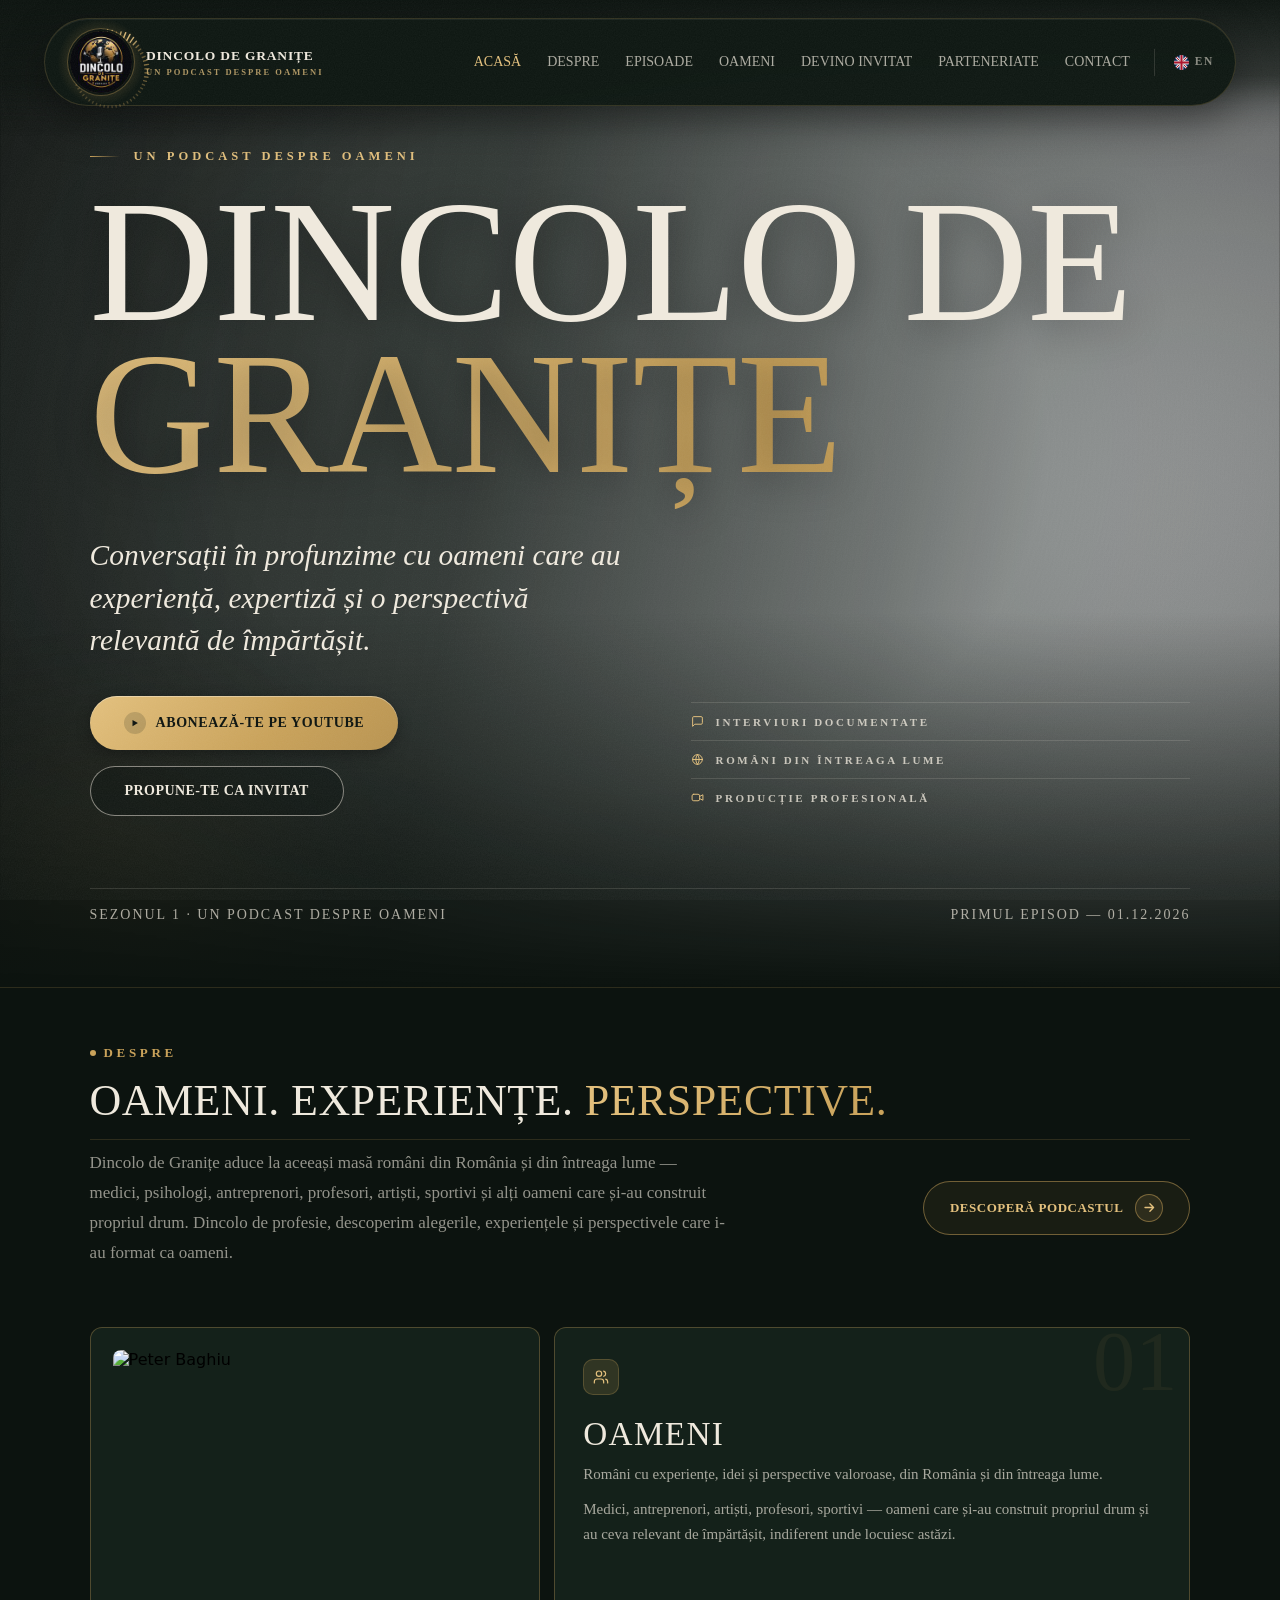
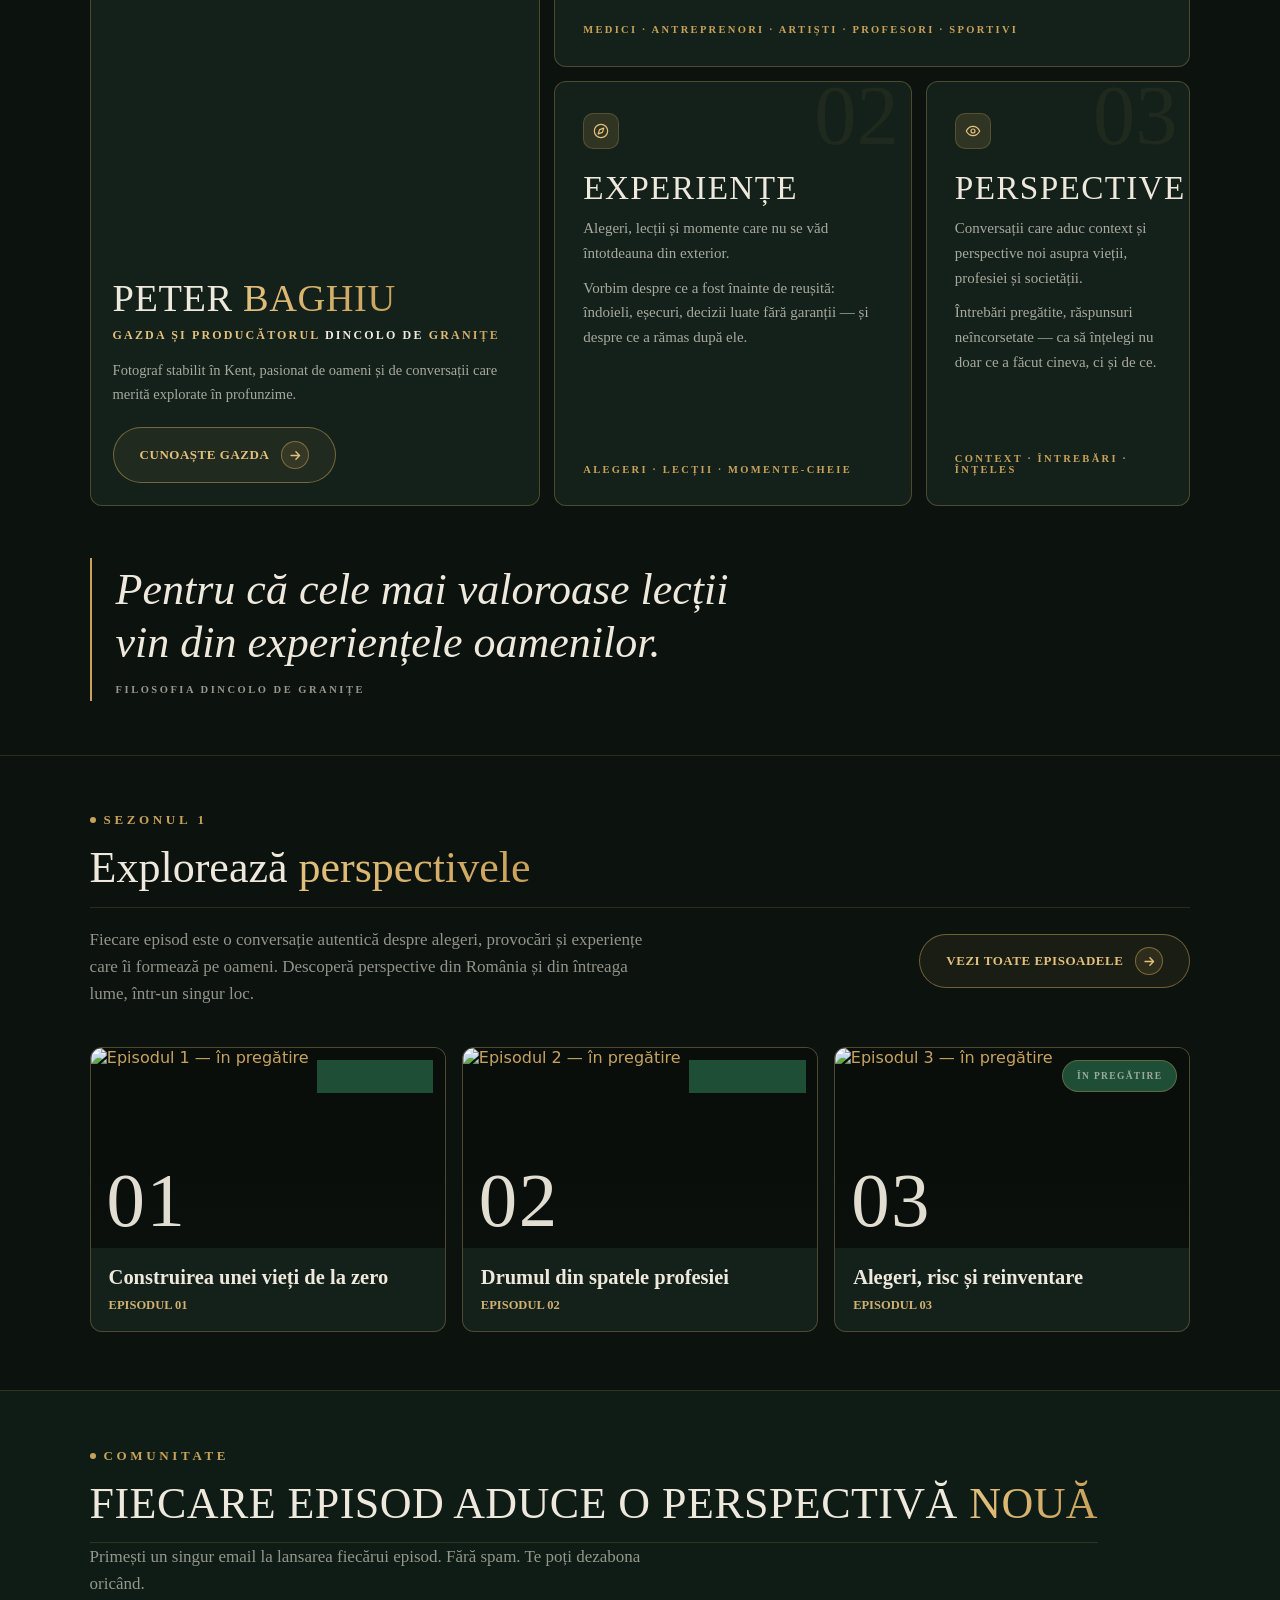
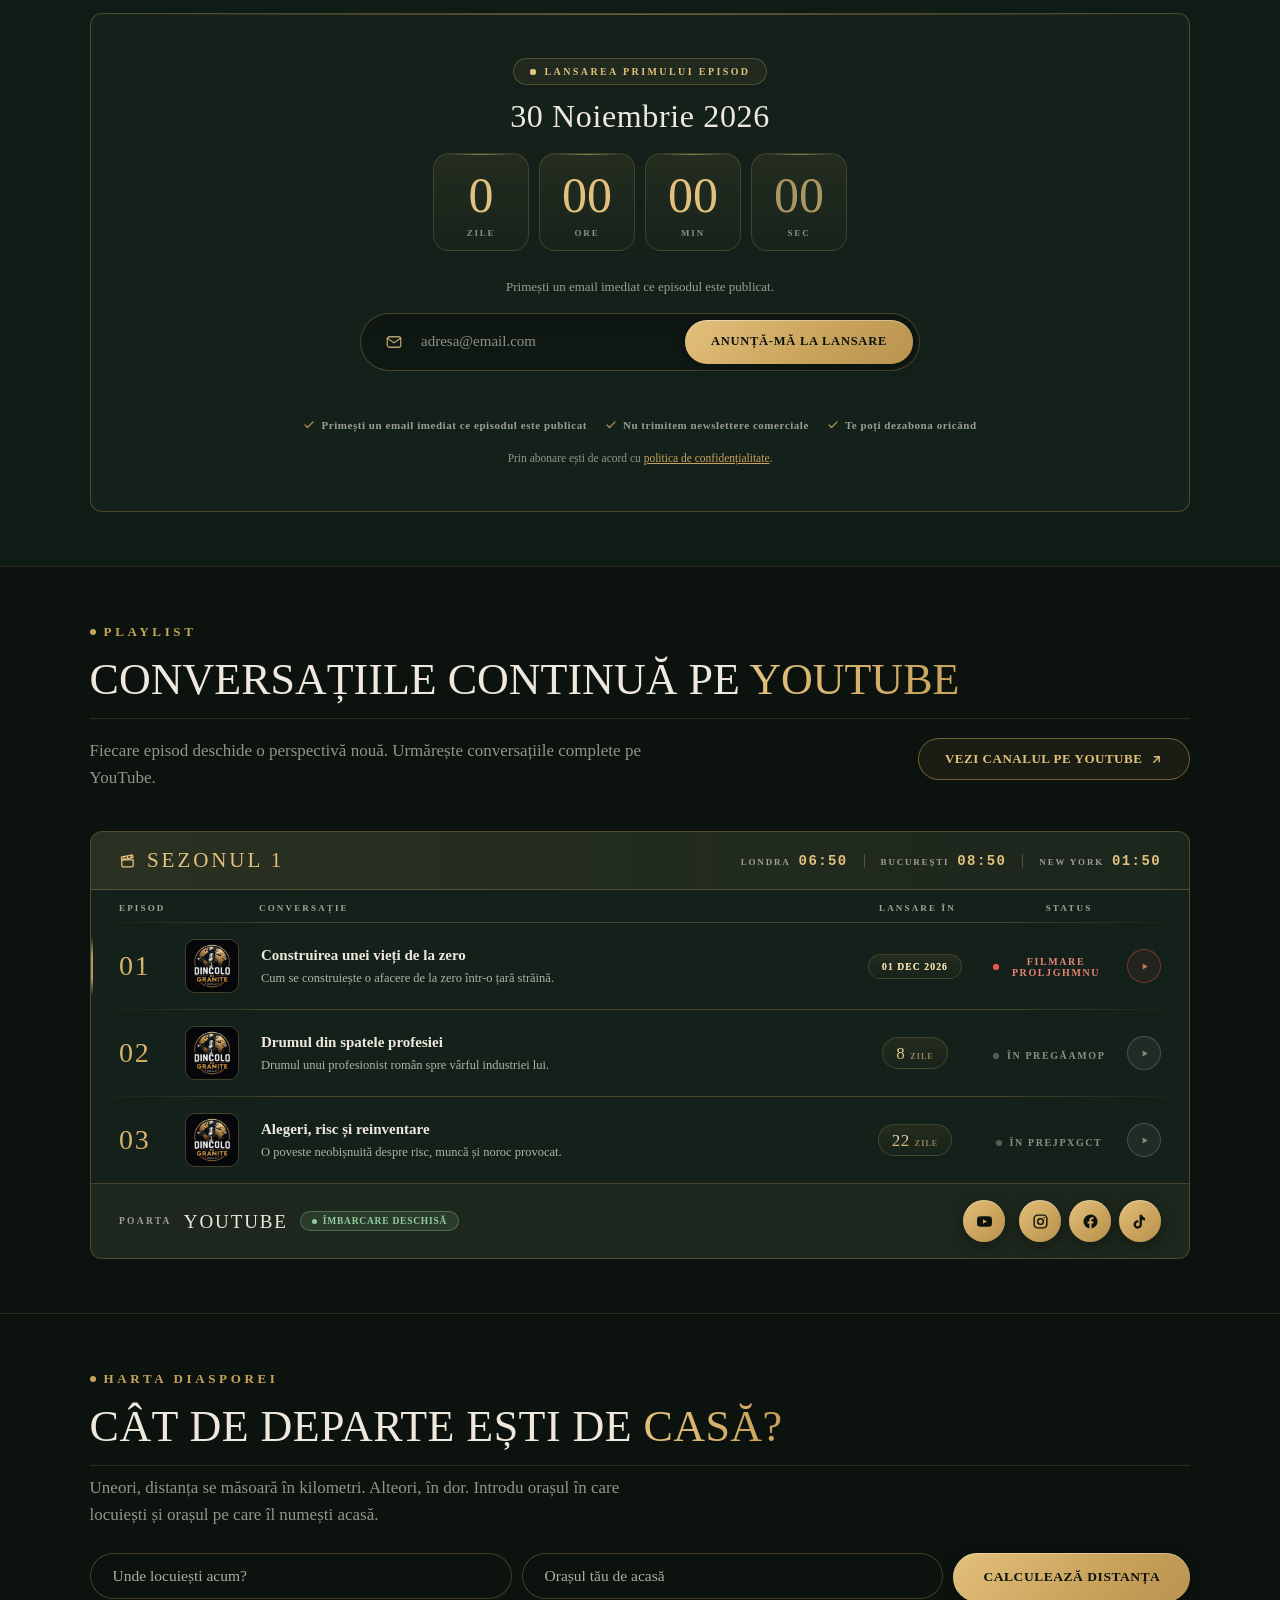
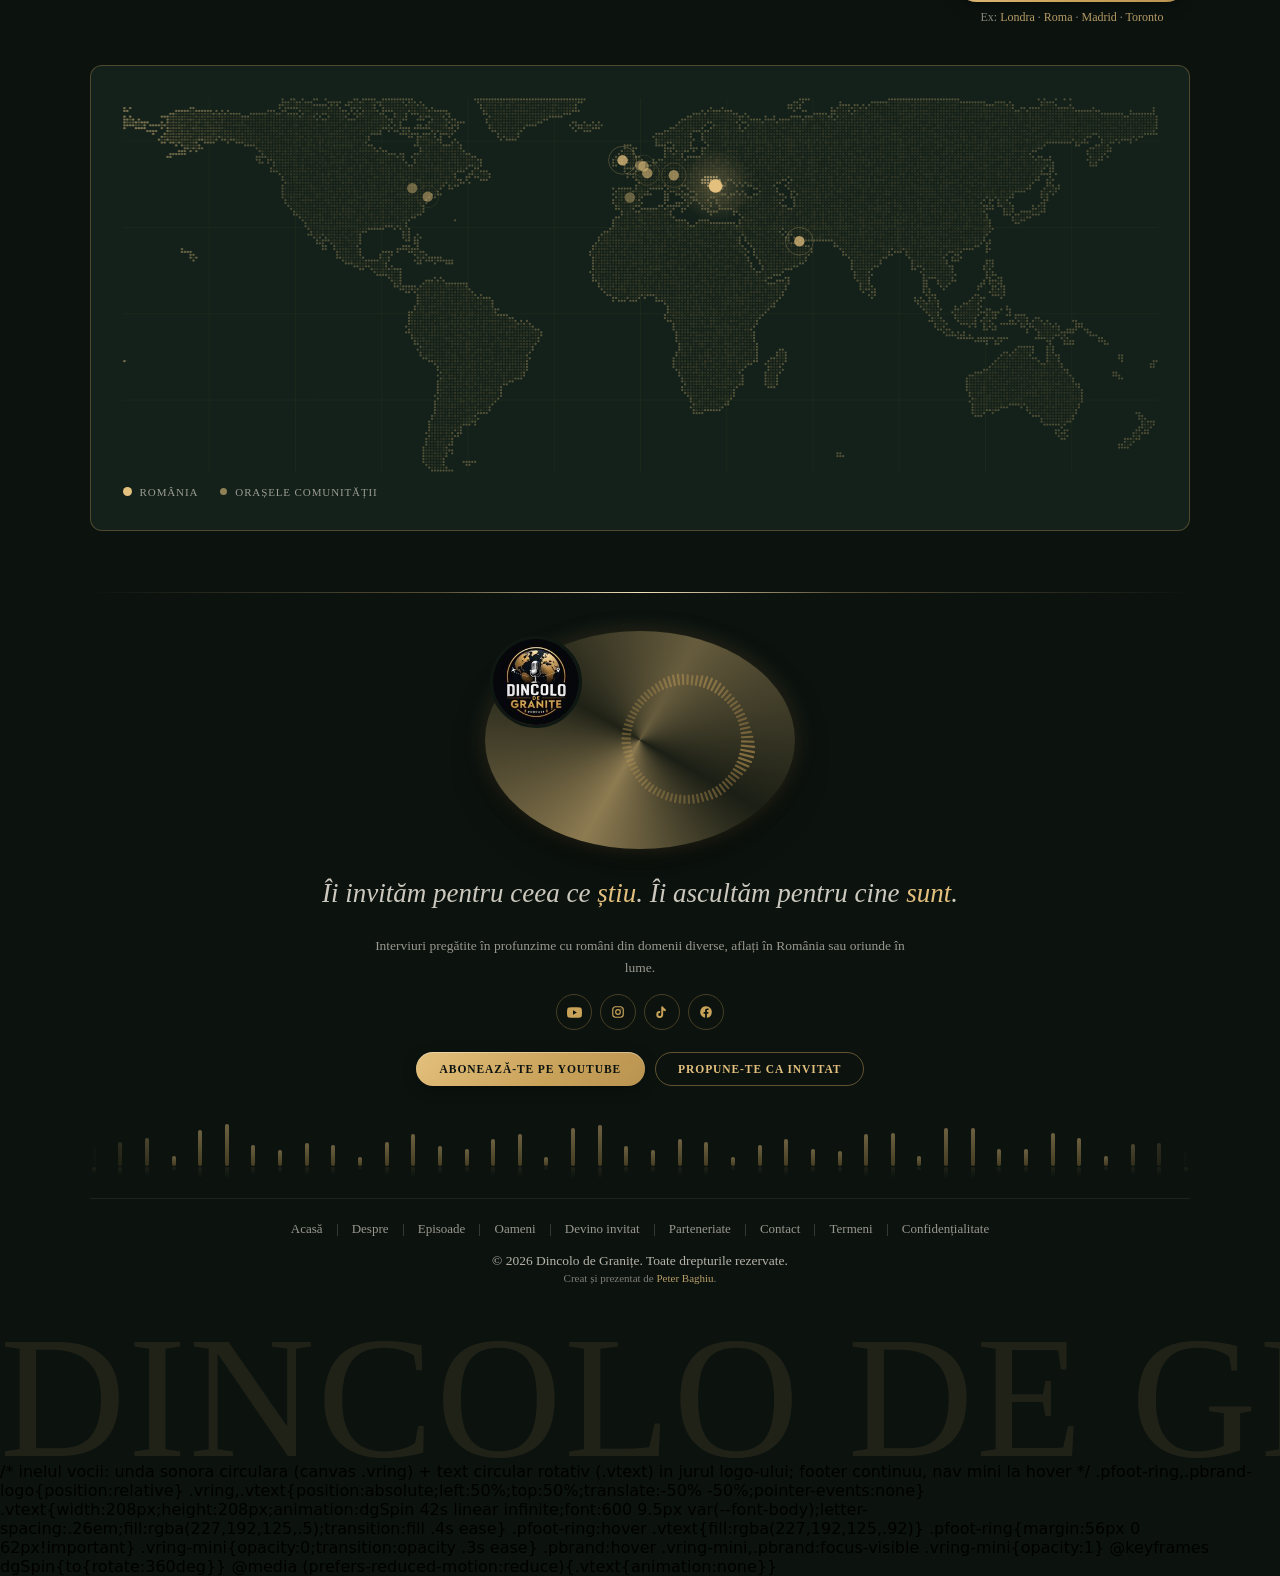
==== commit cd3fc322: "Logo „sa ramai cu gura cascata”, legat de podcast: in jurul globului un inel de unda sonora circular" ====
--- a/site/index.html
+++ b/site/index.html
@@ -29,7 +29,7 @@
 <meta name="twitter:image" content="https://www.dincolodegranite.com/assets/og-banner.jpg">
 <script type="application/ld+json">{"@context":"https://schema.org","@graph":[{"@type":"Organization","name":"Dincolo de Granițe","url":"https://www.dincolodegranite.com/","logo":"https://www.dincolodegranite.com/assets/logo.jpg","email":"contact@dincolodegranite.com","founder":{"@type":"Person","name":"Peter Baghiu"},"sameAs":["https://www.youtube.com/@dincolo.de.granite","https://instagram.com/dincolo.de.granite","https://facebook.com/dincolo.de.granite","https://tiktok.com/@dincolo.de.granite"]},{"@type":"WebSite","name":"Dincolo de Granițe","url":"https://www.dincolodegranite.com/","inLanguage":"ro"},{"@type":"PodcastSeries","name":"Dincolo de Granițe","url":"https://www.dincolodegranite.com/","description":"Podcast despre românii din întreaga lume care își spun povestea: viață, antreprenoriat, carieră, investiții, familie.","inLanguage":"ro","image":"https://www.dincolodegranite.com/assets/og-banner.jpg","author":{"@type":"Person","name":"Peter Baghiu"},"publisher":{"@type":"Organization","name":"Dincolo de Granițe"},"webFeed":"https://www.youtube.com/@dincolo.de.granite"}]}</script>
 <script defer src="./enhance.js?v=3"></script>
-<script defer src="./social.js?v=21"></script>
+<script defer src="./social.js?v=22"></script>
 <script defer src="/_vercel/insights/script.js"></script>
 </head>
 <body style="background:#0c130f;margin:0">
@@ -1508,18 +1508,14 @@
 }, true);
 </script>
 </body>
-</html>/* sistem orbital 3D in jurul logo-ului: inele inclinate (perspectiva reala), satelitii trec prin fata si prin spatele globului; footer continuu, nav la hover */
-.pfoot-ring,.pbrand-logo{transform-style:preserve-3d;perspective:520px}
-.pfoot-ring>img,.pbrand-logo>img{transform:translateZ(0)}
-.orb{position:absolute;inset:-14px;border-radius:50%;border:1px solid rgba(201,162,90,.26);pointer-events:none;transform-style:preserve-3d;animation:dgOrb3d var(--dur,12s) linear infinite;--tilt:72deg;--yaw:0deg}
-.orb::before{content:"";position:absolute;top:-3px;left:50%;width:5px;height:5px;margin-left:-2.5px;border-radius:50%;background:var(--accent-light)}
-.orb.o1{--yaw:0deg;--dur:12s}
-.orb.o2{--yaw:60deg;--dur:19s;animation-direction:reverse;border-color:rgba(201,162,90,.18)}
-.orb.o3{--yaw:120deg;--dur:15s;border-color:rgba(201,162,90,.14)}
-.orb.o3::before{background:var(--accent);width:4px;height:4px;margin-left:-2px}
-.pfoot-ring:hover .orb{border-color:rgba(201,162,90,.5)}
-.pbrand-logo .orb{inset:-9px;opacity:0;transition:opacity .35s ease}
-.pbrand:hover .pbrand-logo .orb,.pbrand:focus-visible .pbrand-logo .orb{opacity:1}
-@keyframes dgOrb3d{from{transform:rotateY(var(--yaw)) rotateX(var(--tilt)) rotateZ(0deg)}to{transform:rotateY(var(--yaw)) rotateX(var(--tilt)) rotateZ(360deg)}}
-@media (prefers-reduced-motion:reduce){.orb{animation:none;transform:rotateY(var(--yaw)) rotateX(var(--tilt))}}
+</html>/* inelul vocii: unda sonora circulara (canvas .vring) + text circular rotativ (.vtext) in jurul logo-ului; footer continuu, nav mini la hover */
+.pfoot-ring,.pbrand-logo{position:relative}
+.vring,.vtext{position:absolute;left:50%;top:50%;translate:-50% -50%;pointer-events:none}
+.vtext{width:208px;height:208px;animation:dgSpin 42s linear infinite;font:600 9.5px var(--font-body);letter-spacing:.26em;fill:rgba(227,192,125,.5);transition:fill .4s ease}
+.pfoot-ring:hover .vtext{fill:rgba(227,192,125,.92)}
+.pfoot-ring{margin:56px 0 62px!important}
+.vring-mini{opacity:0;transition:opacity .3s ease}
+.pbrand:hover .vring-mini,.pbrand:focus-visible .vring-mini{opacity:1}
+@keyframes dgSpin{to{rotate:360deg}}
+@media (prefers-reduced-motion:reduce){.vtext{animation:none}}
 
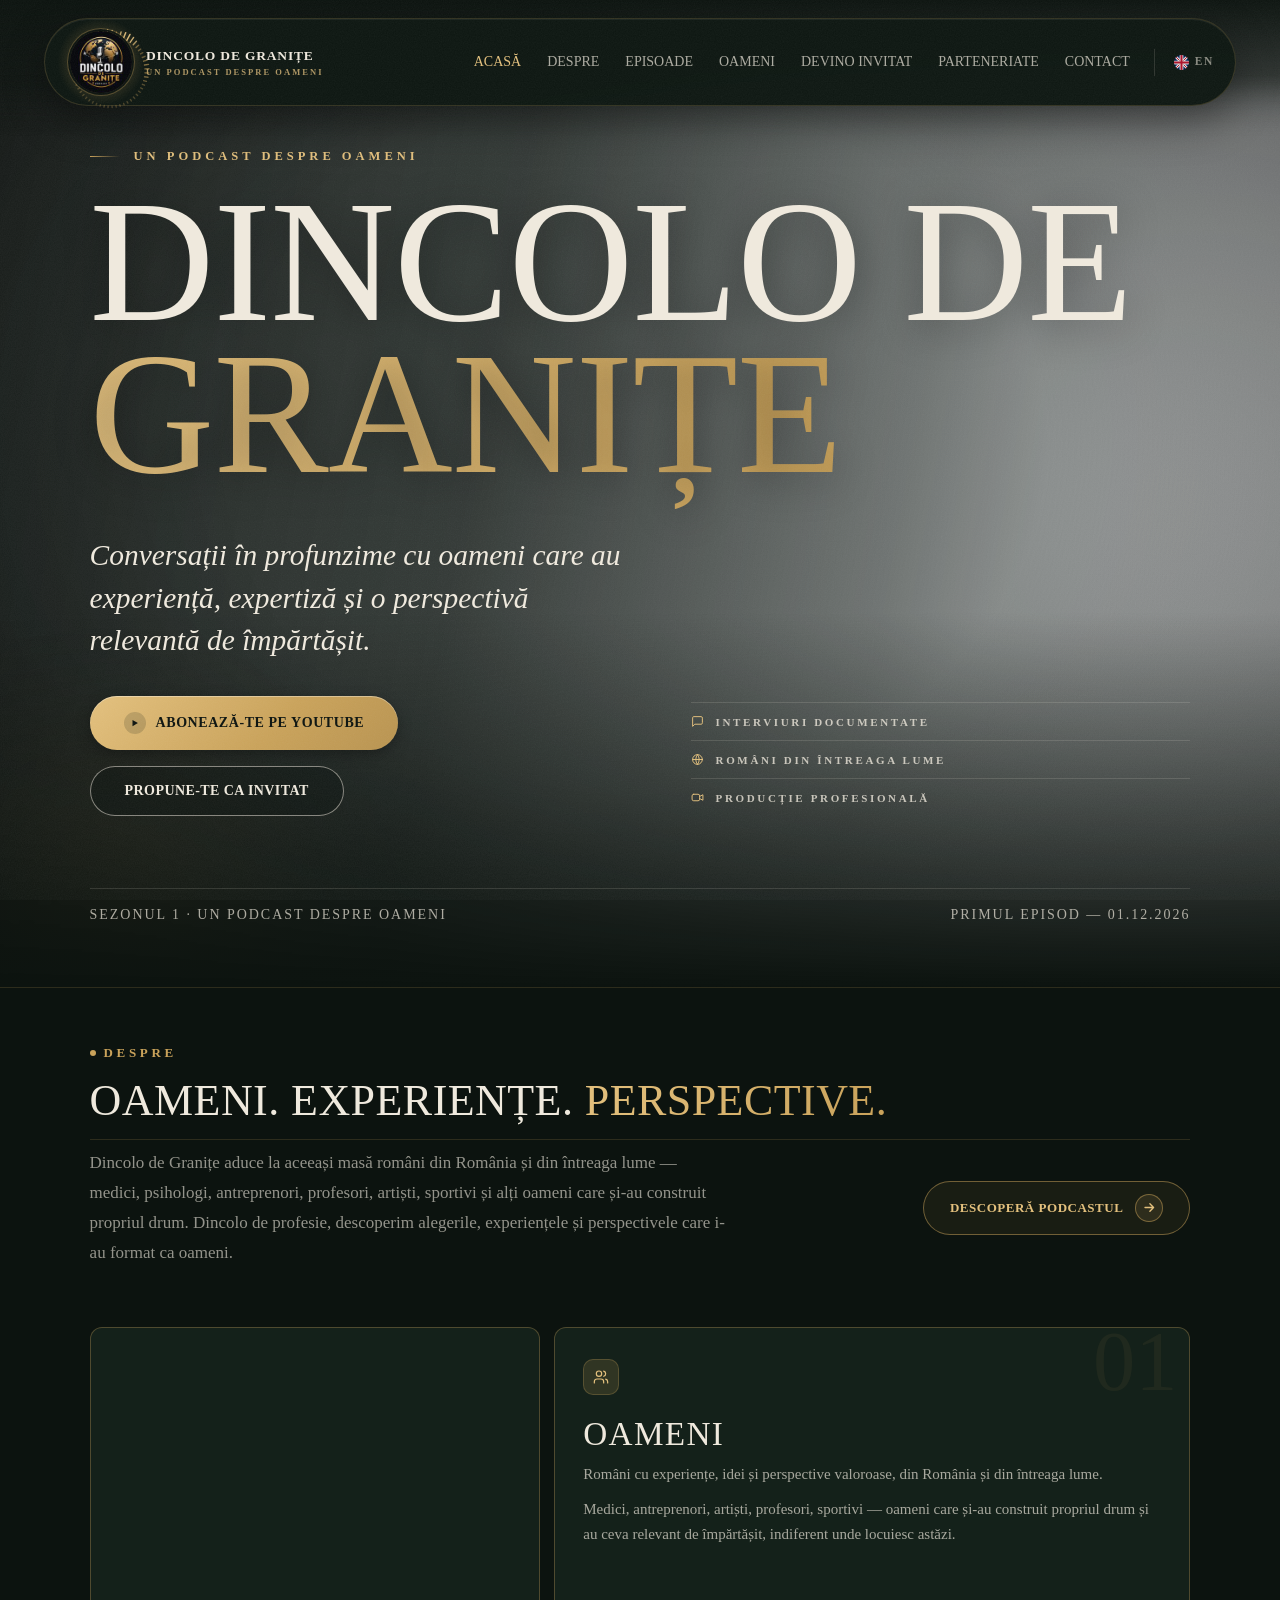
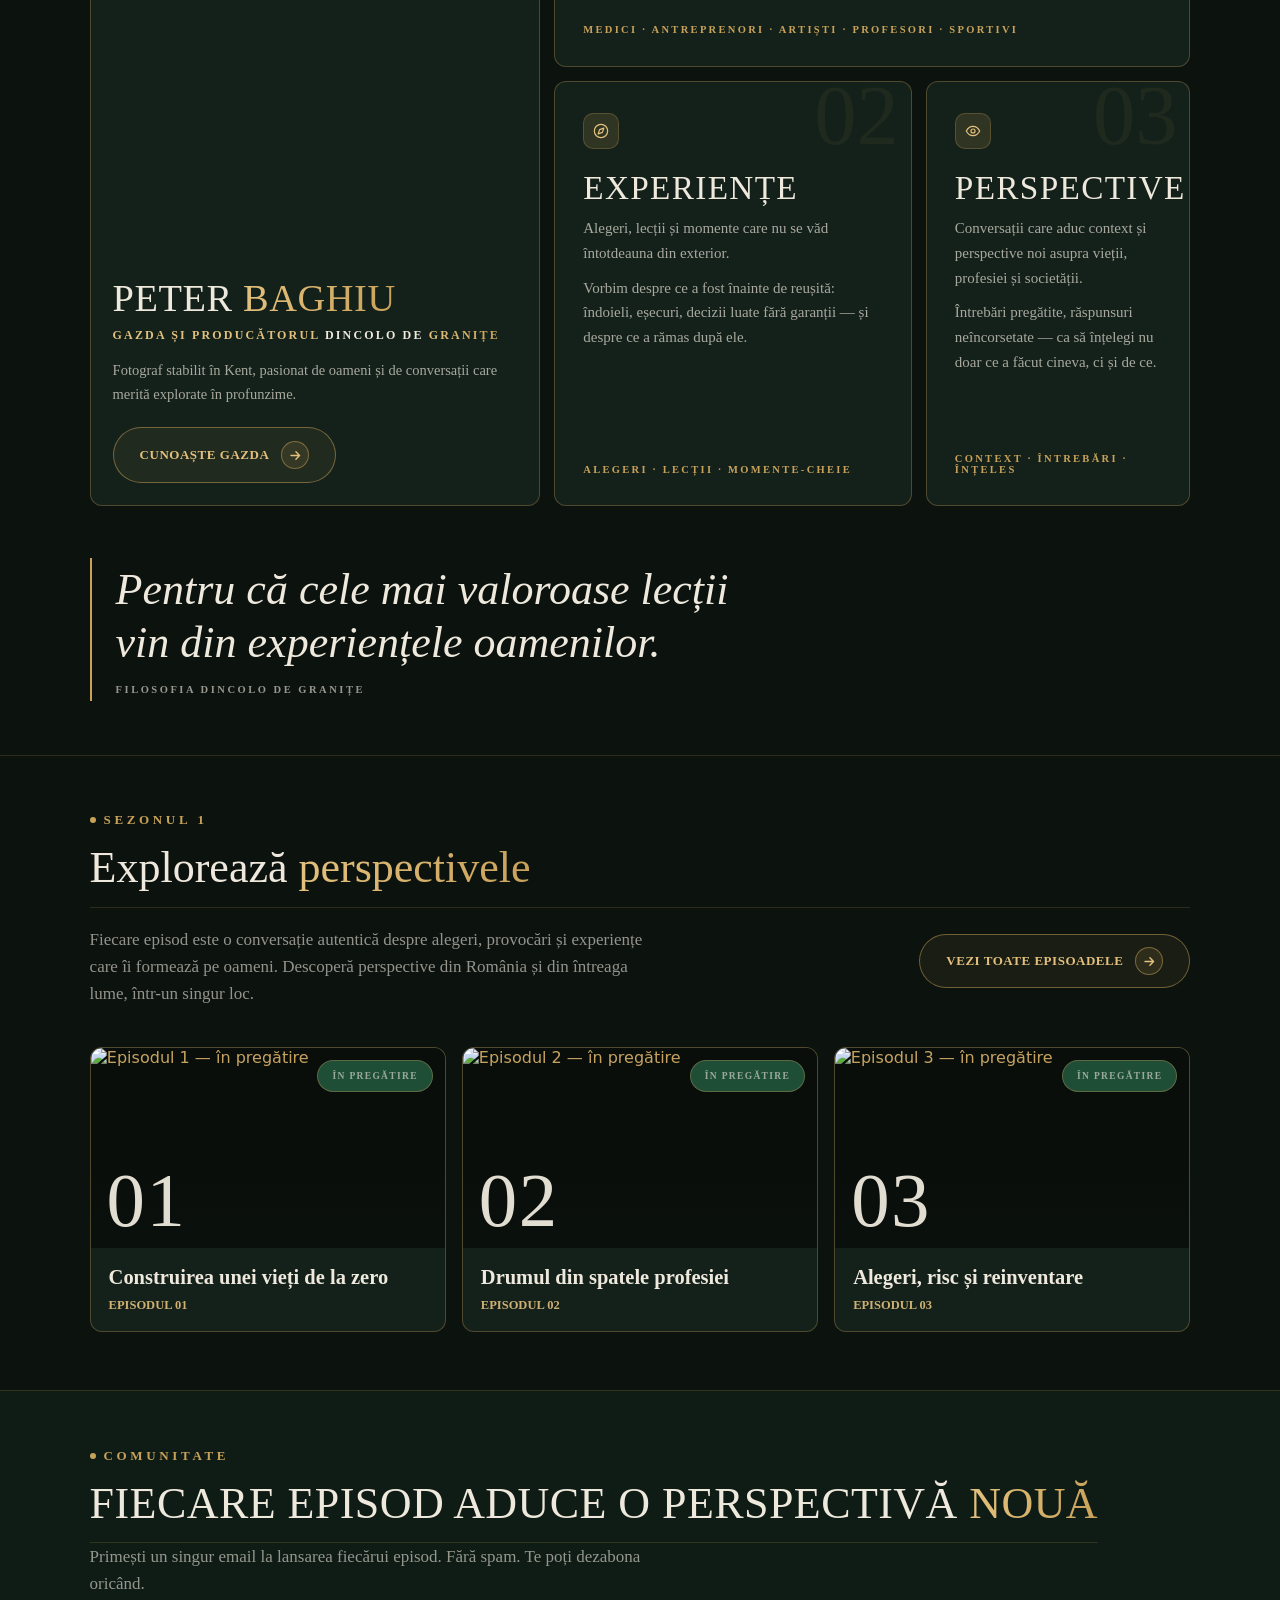
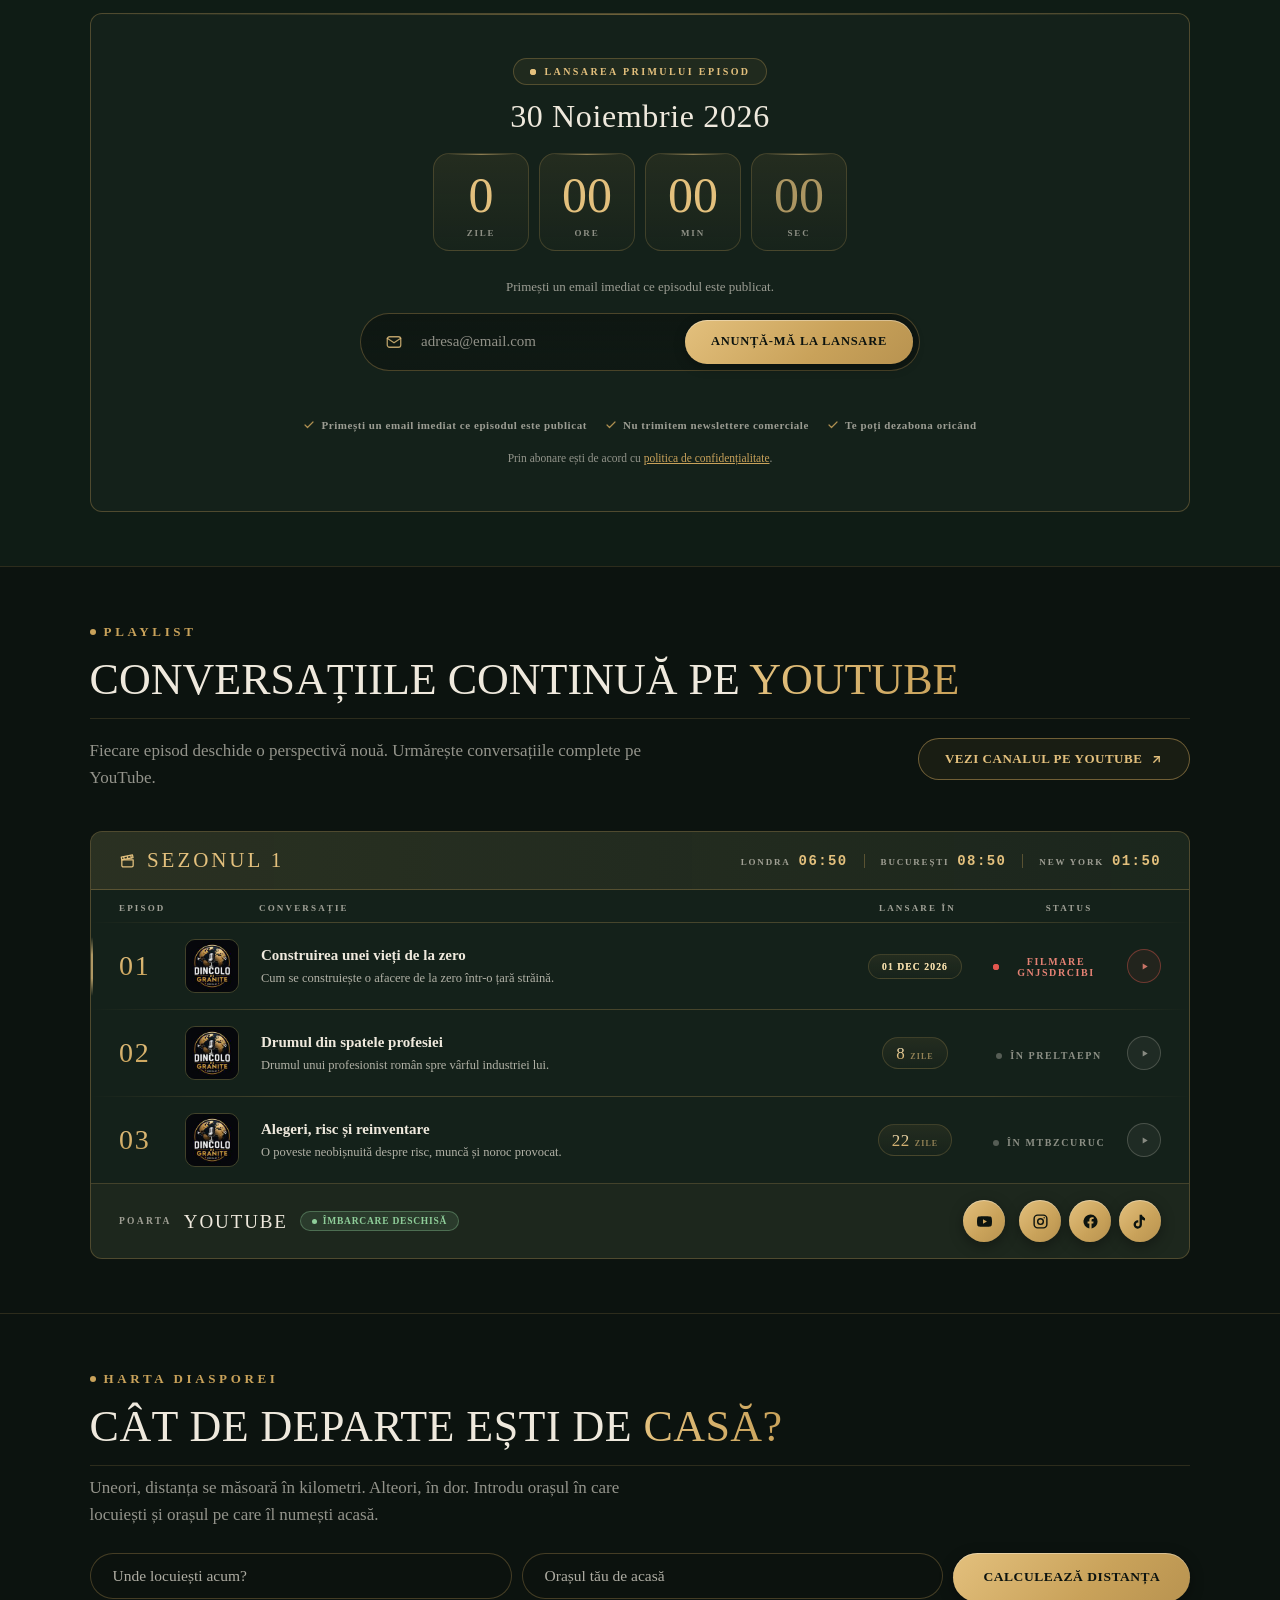
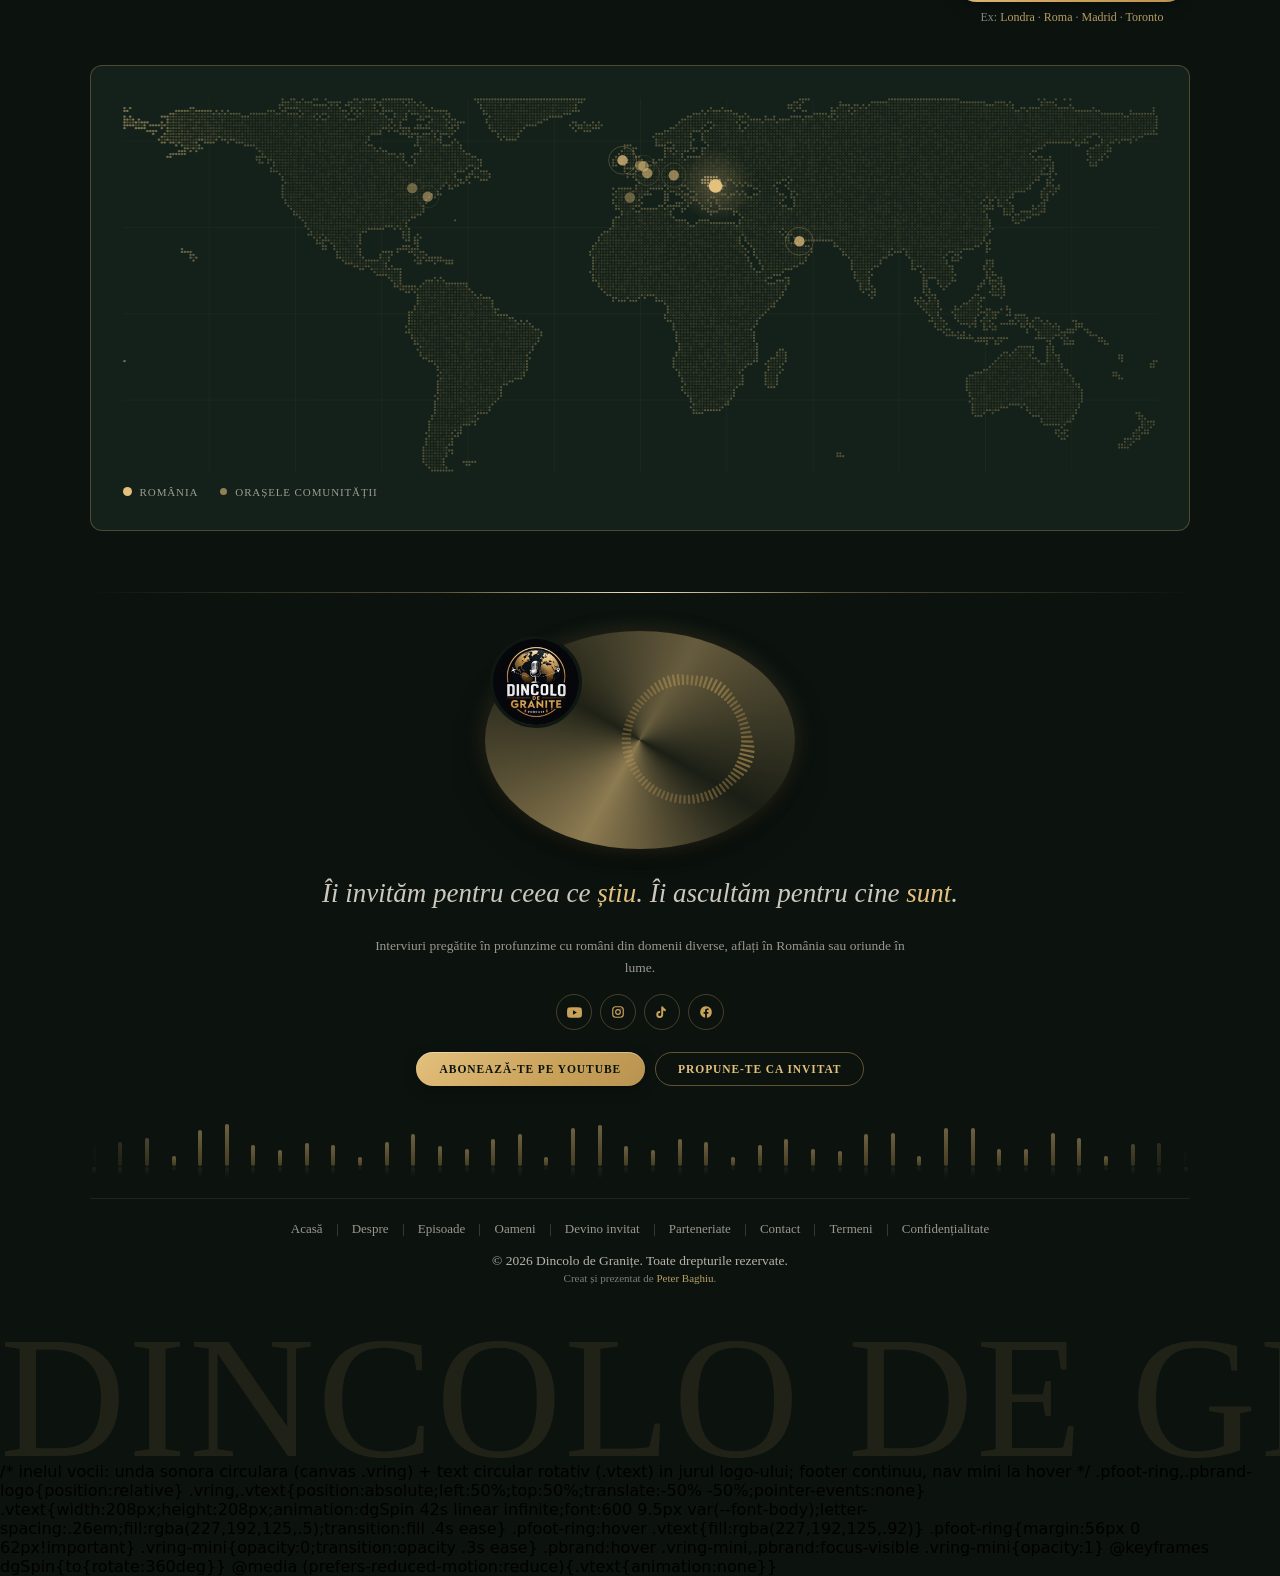
==== commit 8a55a268: "Butoanele aurii la hover au contur ferm: .btn are border:none, deci border-color nu desena nimic — a" ====
--- a/site/index.html
+++ b/site/index.html
@@ -398,7 +398,7 @@
 .fx:hover,.fx:focus-visible{color:#0c130f!important;border-color:var(--accent-light)!important;background-color:transparent!important}
 .fx:hover .cta-arr,.fx:focus-visible .cta-arr{background:#0c130f;border-color:#0c130f;color:var(--accent-light)}
 .fx-gold::before{background:#0c130f}
-.fx-gold:hover,.fx-gold:focus-visible{color:var(--accent-light)!important;border-color:var(--accent)!important}
+.fx-gold:hover,.fx-gold:focus-visible{color:var(--accent-light)!important;border-color:var(--accent)!important;outline:1.5px solid var(--accent);outline-offset:-1.5px;box-shadow:none!important}
 .fx-gold:hover .cta-arr,.fx-gold:focus-visible .cta-arr{background:var(--accent);border-color:var(--accent);color:#0c130f}
 .fx svg{transition:color .35s ease}
 @media (prefers-reduced-motion:reduce){.fx::before{transition:none}}
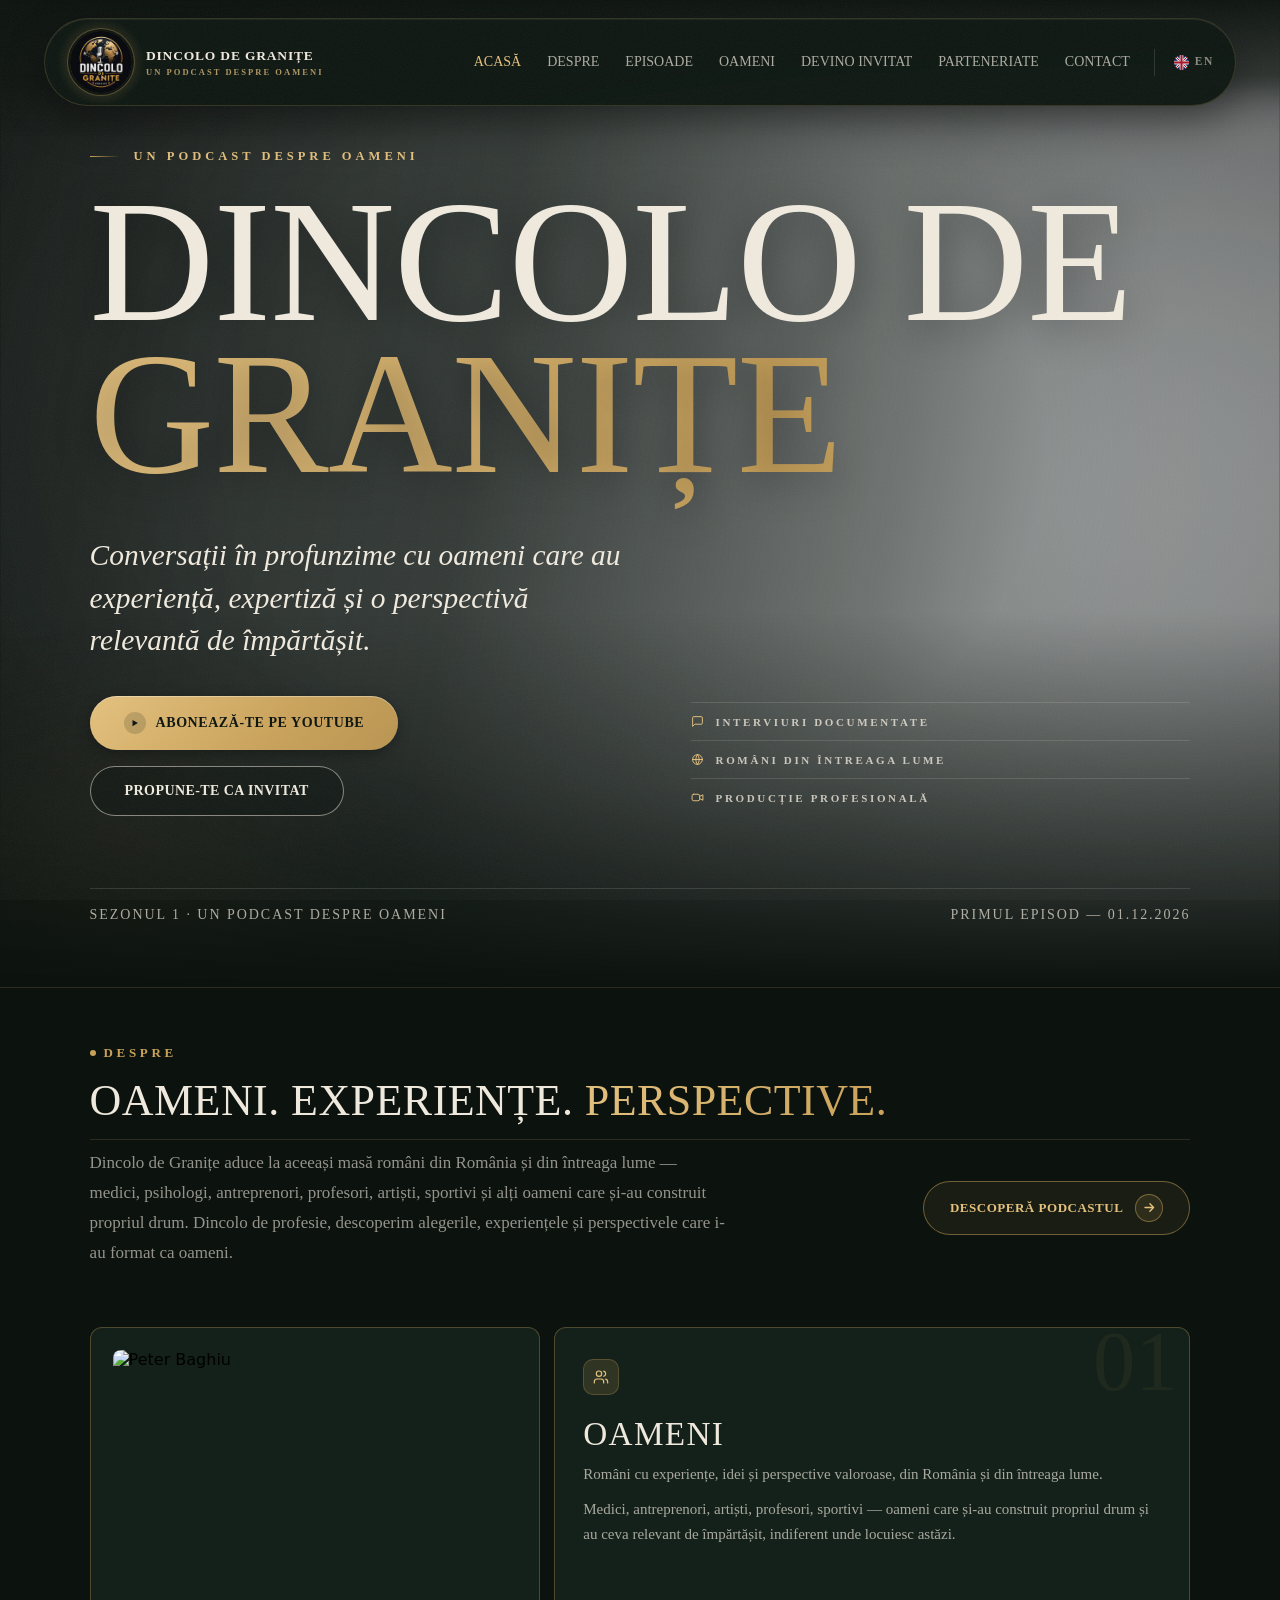
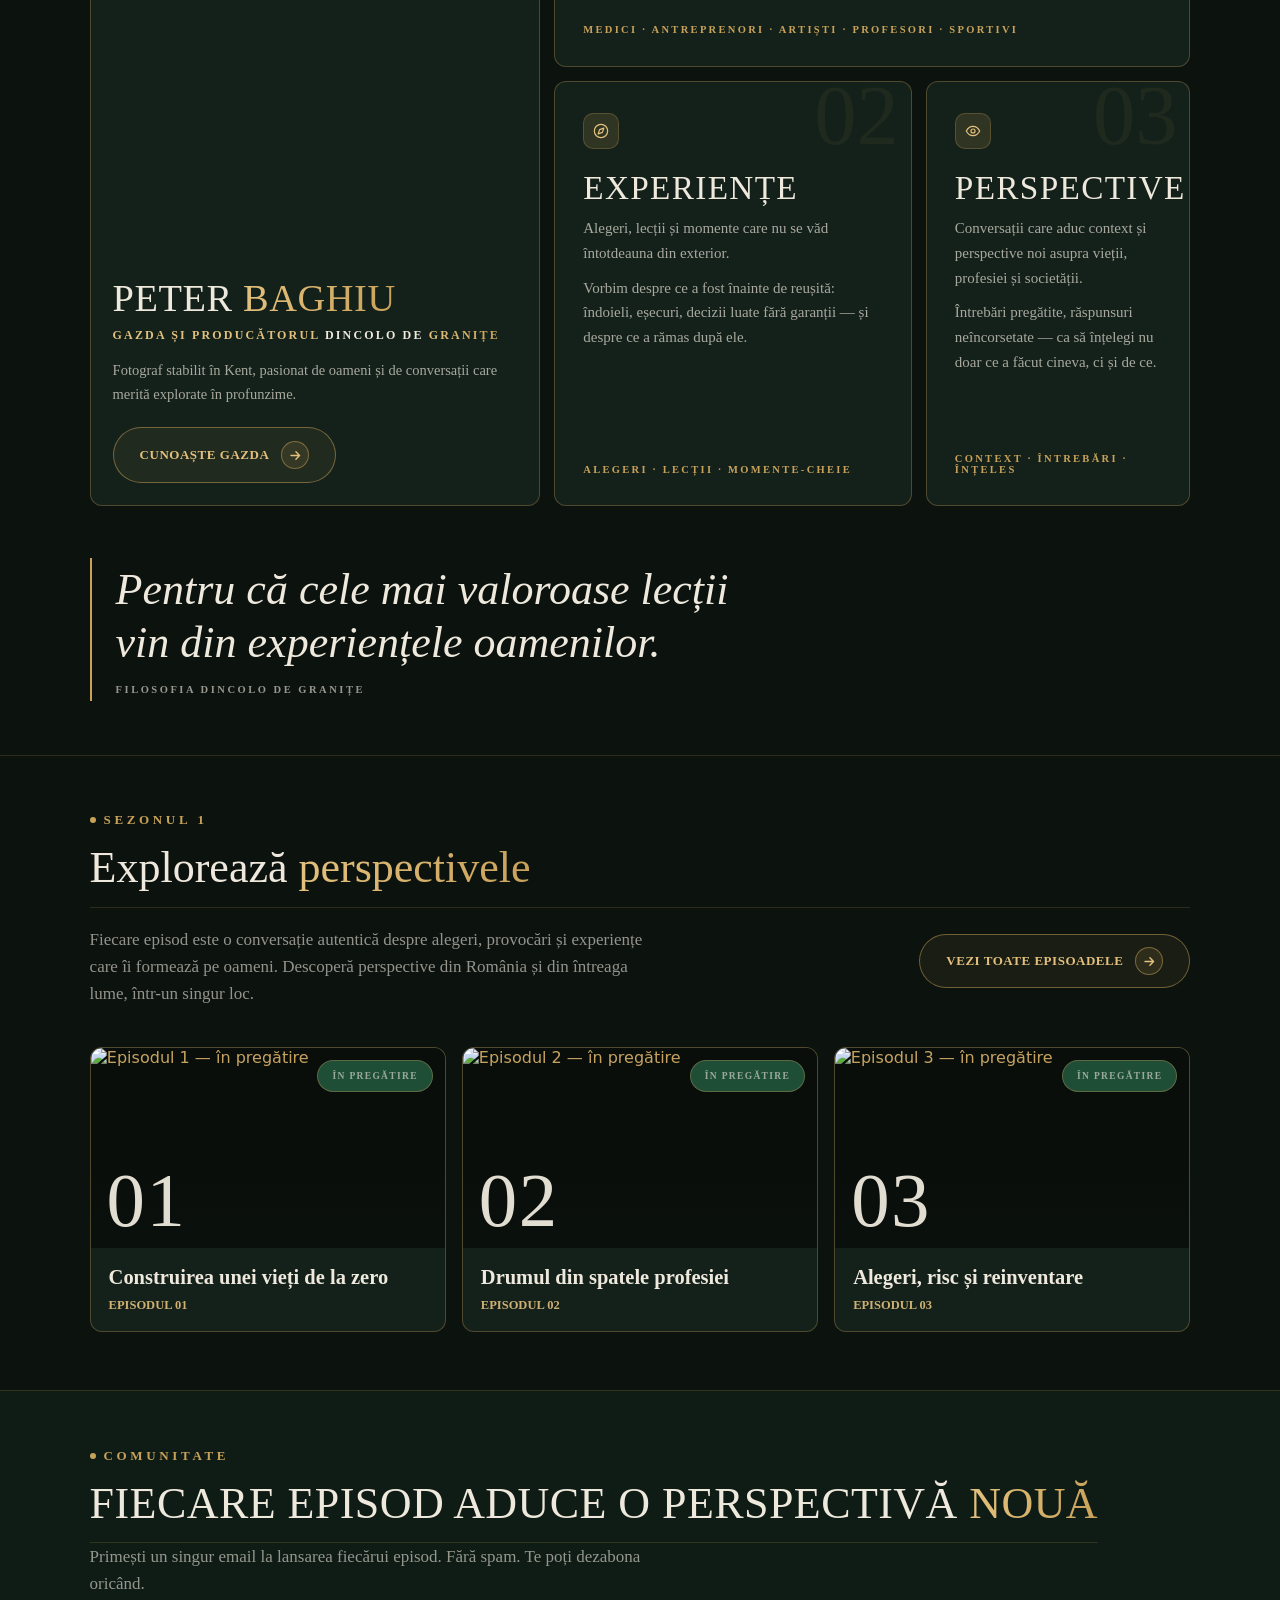
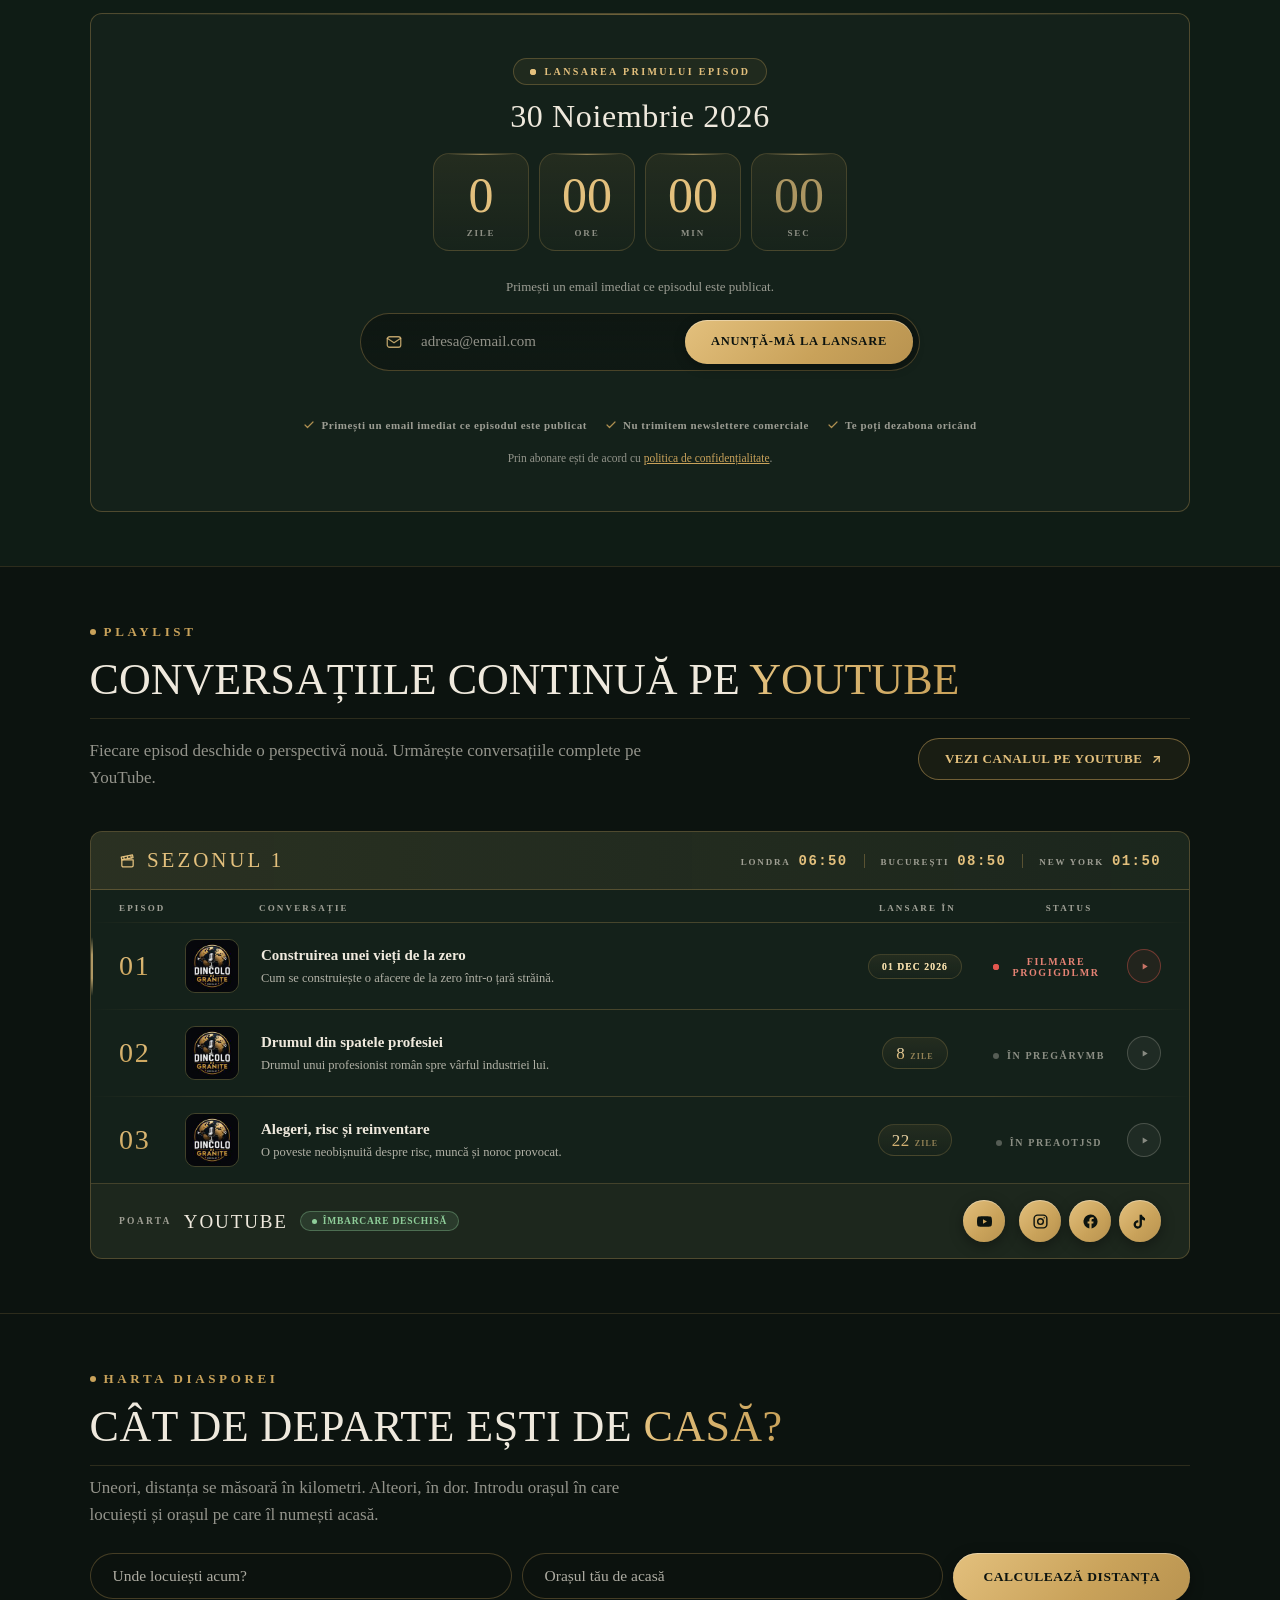
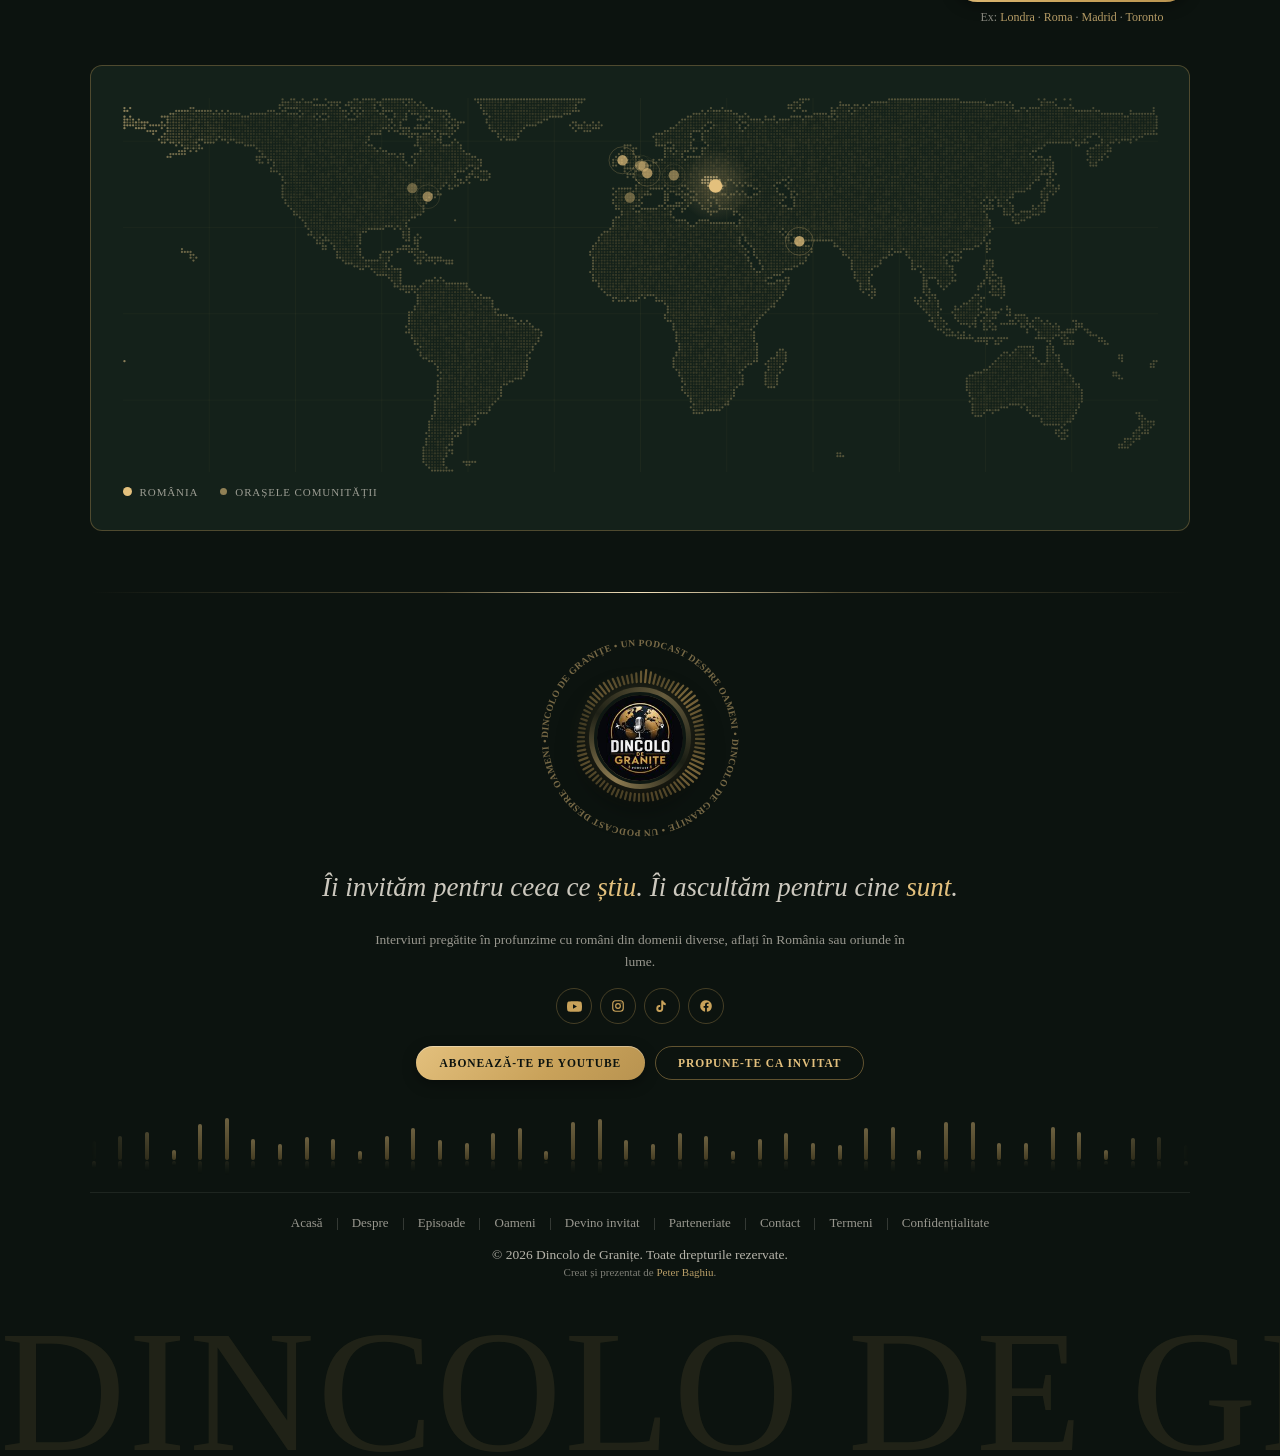
==== commit 32ec3267: "Fix mobil: pe Acasa CSS-ul inelului vocii ajunsese ca text dupa </html> (de aici discul auriu urias " ====
--- a/site/index.html
+++ b/site/index.html
@@ -29,7 +29,7 @@
 <meta name="twitter:image" content="https://www.dincolodegranite.com/assets/og-banner.jpg">
 <script type="application/ld+json">{"@context":"https://schema.org","@graph":[{"@type":"Organization","name":"Dincolo de Granițe","url":"https://www.dincolodegranite.com/","logo":"https://www.dincolodegranite.com/assets/logo.jpg","email":"contact@dincolodegranite.com","founder":{"@type":"Person","name":"Peter Baghiu"},"sameAs":["https://www.youtube.com/@dincolo.de.granite","https://instagram.com/dincolo.de.granite","https://facebook.com/dincolo.de.granite","https://tiktok.com/@dincolo.de.granite"]},{"@type":"WebSite","name":"Dincolo de Granițe","url":"https://www.dincolodegranite.com/","inLanguage":"ro"},{"@type":"PodcastSeries","name":"Dincolo de Granițe","url":"https://www.dincolodegranite.com/","description":"Podcast despre românii din întreaga lume care își spun povestea: viață, antreprenoriat, carieră, investiții, familie.","inLanguage":"ro","image":"https://www.dincolodegranite.com/assets/og-banner.jpg","author":{"@type":"Person","name":"Peter Baghiu"},"publisher":{"@type":"Organization","name":"Dincolo de Granițe"},"webFeed":"https://www.youtube.com/@dincolo.de.granite"}]}</script>
 <script defer src="./enhance.js?v=3"></script>
-<script defer src="./social.js?v=22"></script>
+<script defer src="./social.js?v=23"></script>
 <script defer src="/_vercel/insights/script.js"></script>
 </head>
 <body style="background:#0c130f;margin:0">
@@ -408,6 +408,16 @@
 a.fx:hover .cta-arr,a.fx:focus-visible .cta-arr,button.fx:hover .cta-arr,button.fx:focus-visible .cta-arr{background:#0c130f;border-color:#0c130f;color:var(--accent-light)}
 a.fx-gold:hover .cta-arr,a.fx-gold:focus-visible .cta-arr,button.fx-gold:hover .cta-arr,button.fx-gold:focus-visible .cta-arr{background:var(--accent);border-color:var(--accent);color:#0c130f}
 /* /hover fill — acasă */
+/* inelul vocii: unda sonora circulara (canvas .vring) + text circular rotativ (.vtext) in jurul logo-ului; footer continuu, nav mini la hover */
+.pfoot-ring,.pbrand-logo{position:relative}
+.vring,.vtext{position:absolute;left:50%;top:50%;translate:-50% -50%;pointer-events:none}
+.vtext{width:208px;height:208px;animation:dgSpin 42s linear infinite;font:600 9.5px var(--font-body);letter-spacing:.26em;fill:rgba(227,192,125,.5);transition:fill .4s ease}
+.pfoot-ring:hover .vtext{fill:rgba(227,192,125,.92)}
+.pfoot-ring{margin:56px 0 62px!important}
+.vring-mini{opacity:0;transition:opacity .3s ease}
+@media (hover:hover){.pbrand:hover .vring-mini,.pbrand:focus-visible .vring-mini{opacity:1}}
+@keyframes dgSpin{to{rotate:360deg}}
+@media (prefers-reduced-motion:reduce){.vtext{animation:none}}
 </style>
 <script>
 (function(){
@@ -1508,14 +1518,4 @@
 }, true);
 </script>
 </body>
-</html>/* inelul vocii: unda sonora circulara (canvas .vring) + text circular rotativ (.vtext) in jurul logo-ului; footer continuu, nav mini la hover */
-.pfoot-ring,.pbrand-logo{position:relative}
-.vring,.vtext{position:absolute;left:50%;top:50%;translate:-50% -50%;pointer-events:none}
-.vtext{width:208px;height:208px;animation:dgSpin 42s linear infinite;font:600 9.5px var(--font-body);letter-spacing:.26em;fill:rgba(227,192,125,.5);transition:fill .4s ease}
-.pfoot-ring:hover .vtext{fill:rgba(227,192,125,.92)}
-.pfoot-ring{margin:56px 0 62px!important}
-.vring-mini{opacity:0;transition:opacity .3s ease}
-.pbrand:hover .vring-mini,.pbrand:focus-visible .vring-mini{opacity:1}
-@keyframes dgSpin{to{rotate:360deg}}
-@media (prefers-reduced-motion:reduce){.vtext{animation:none}}
-
+</html>
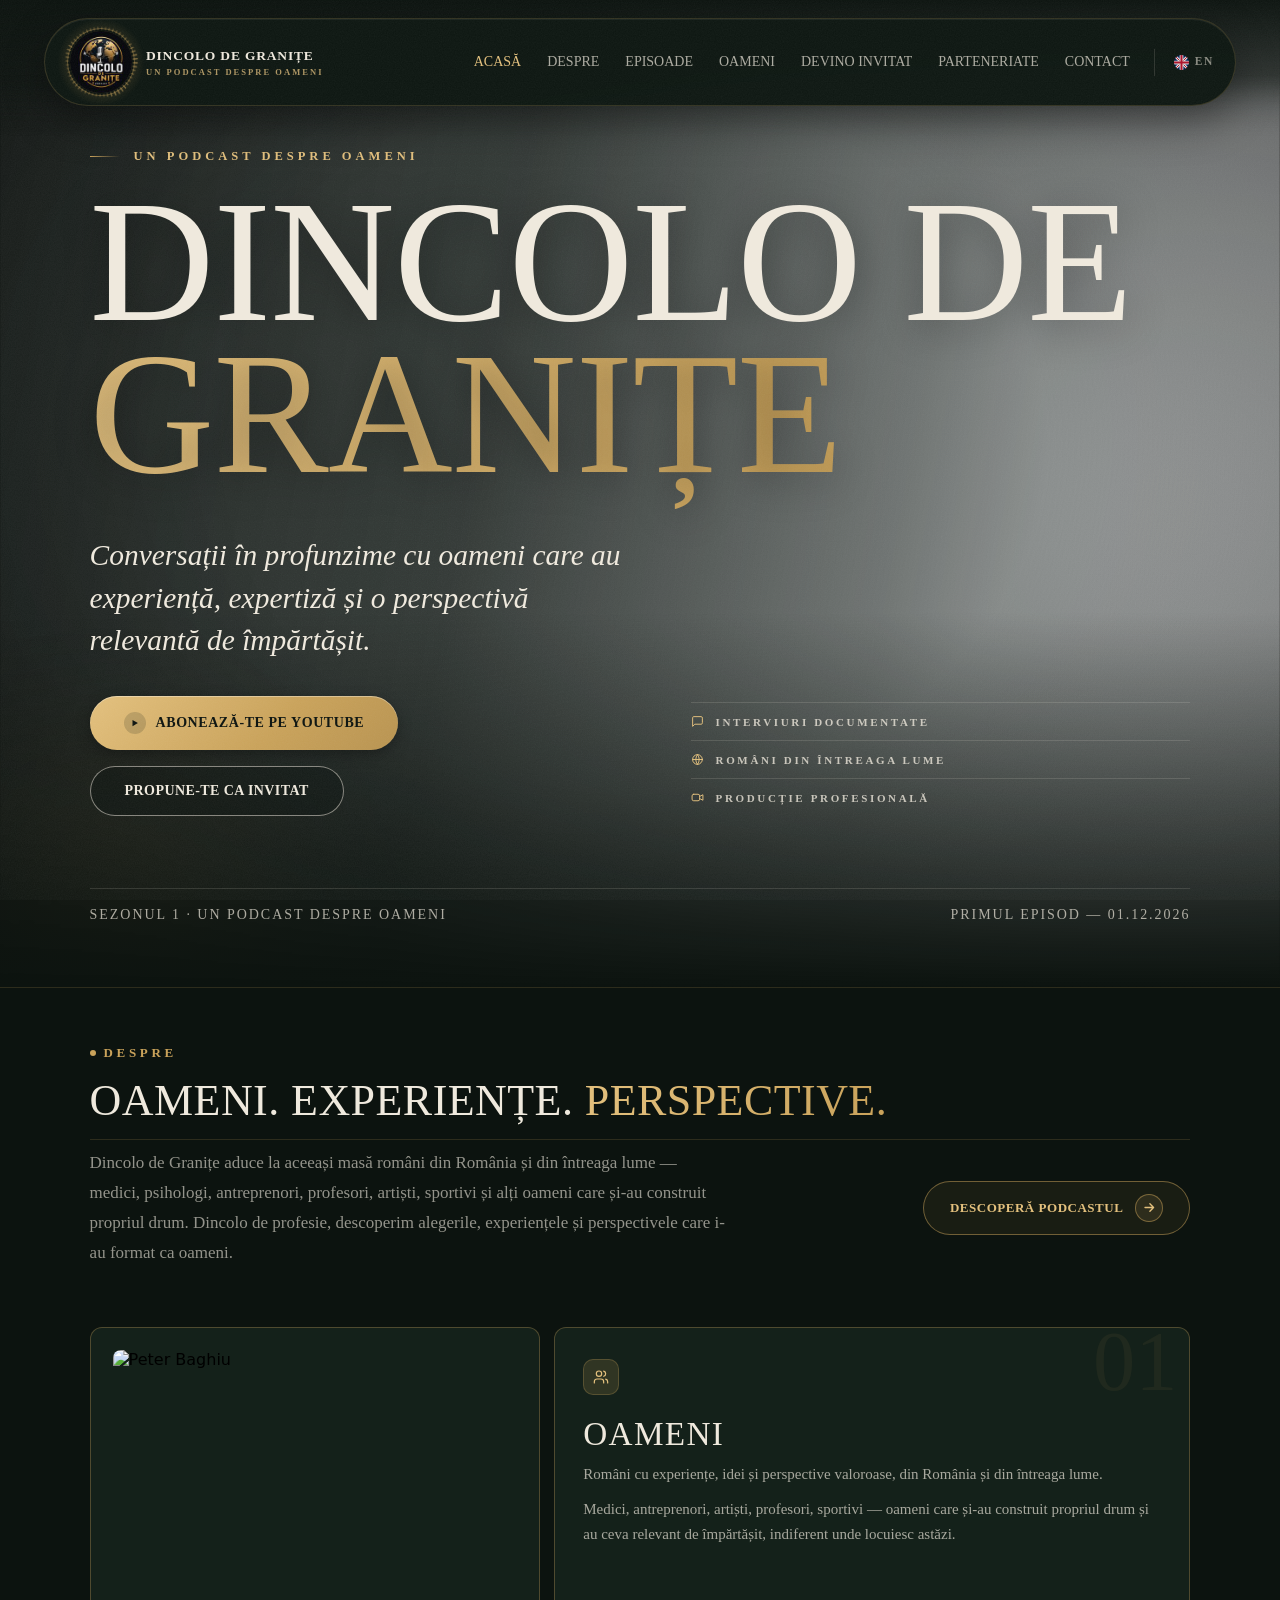
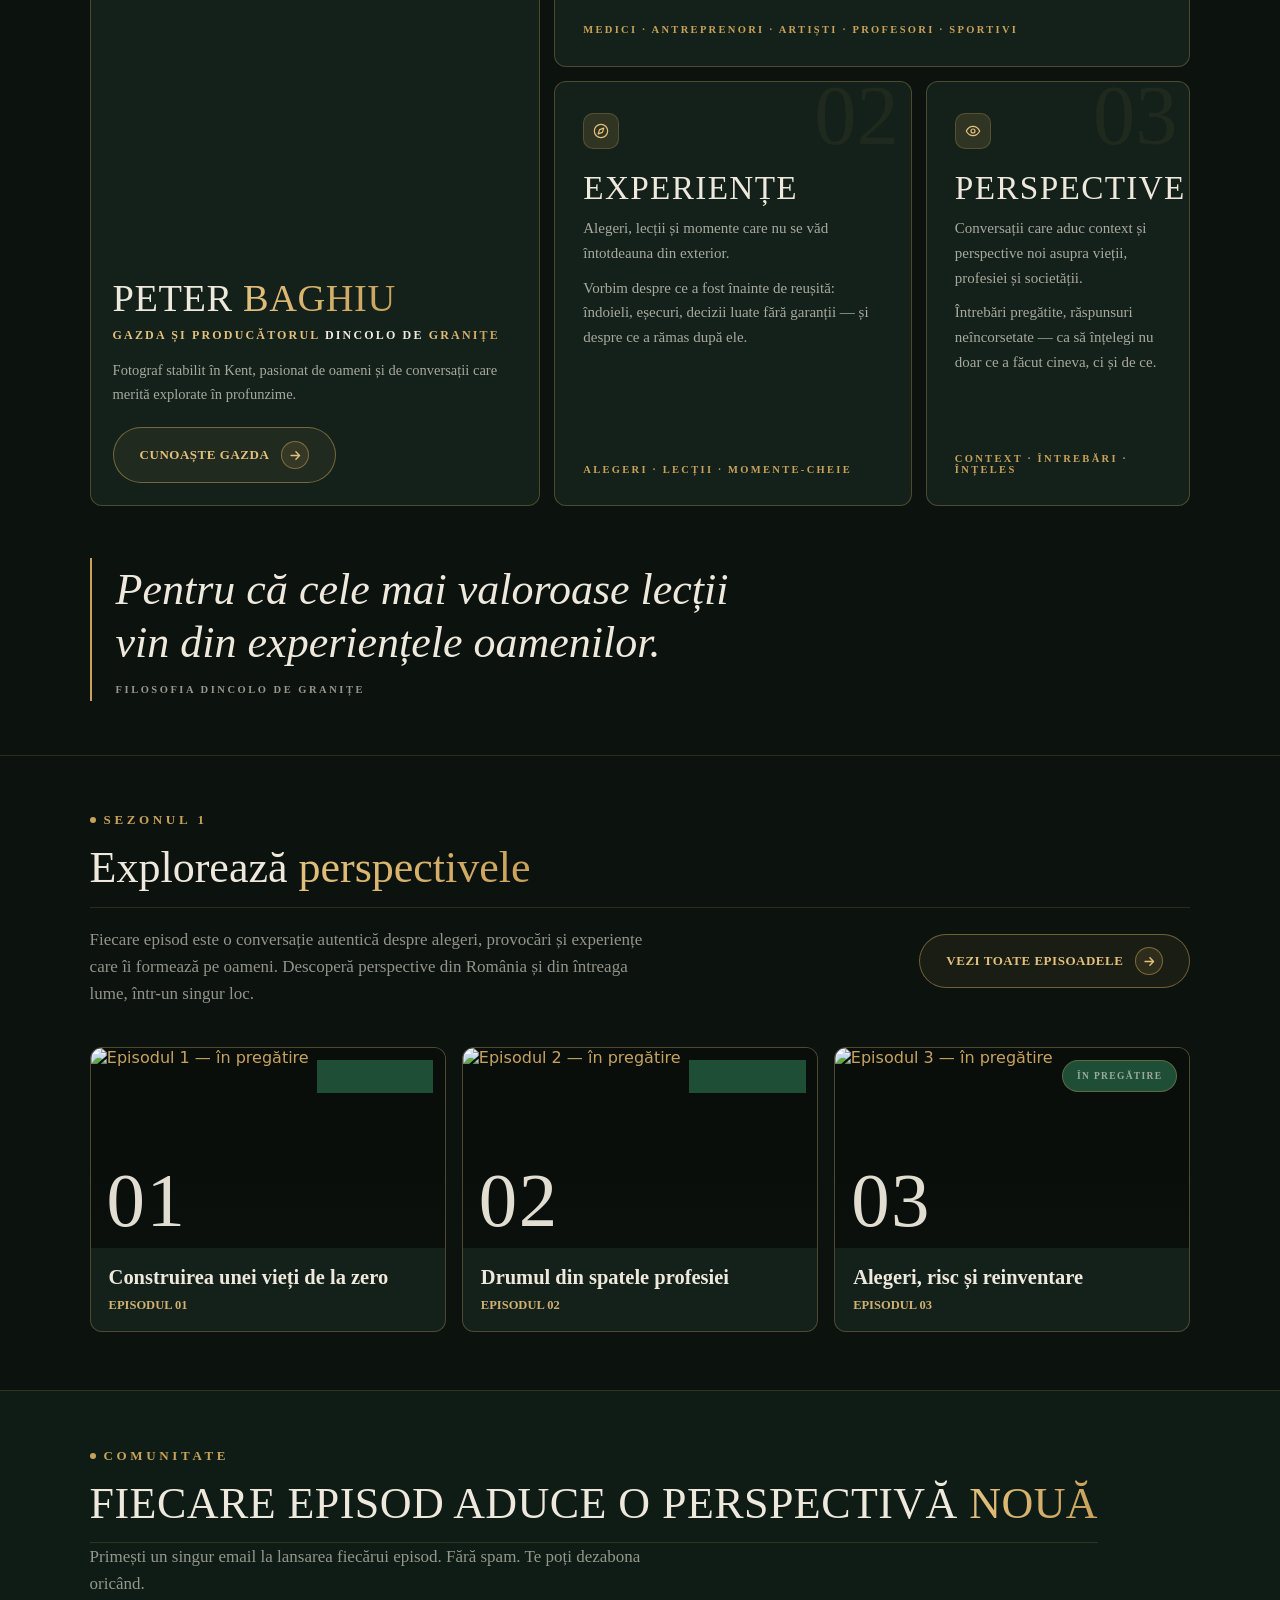
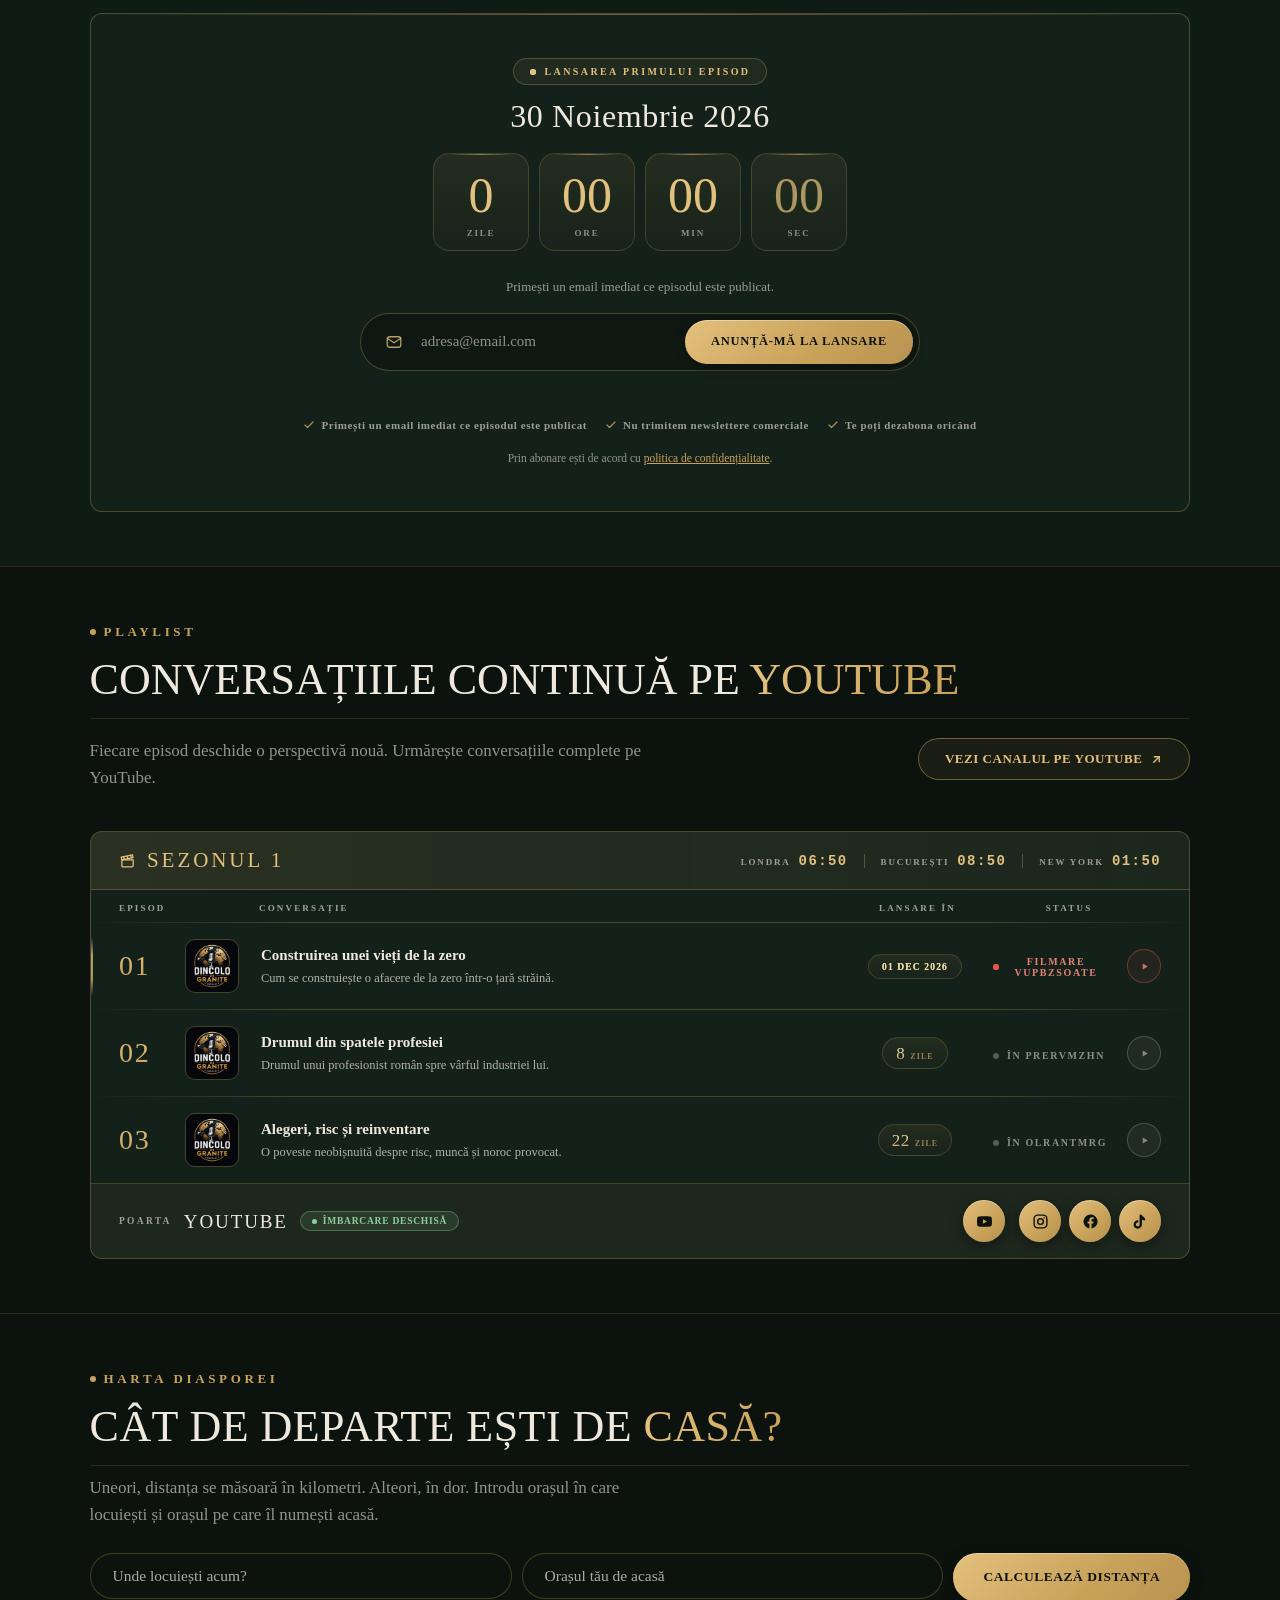
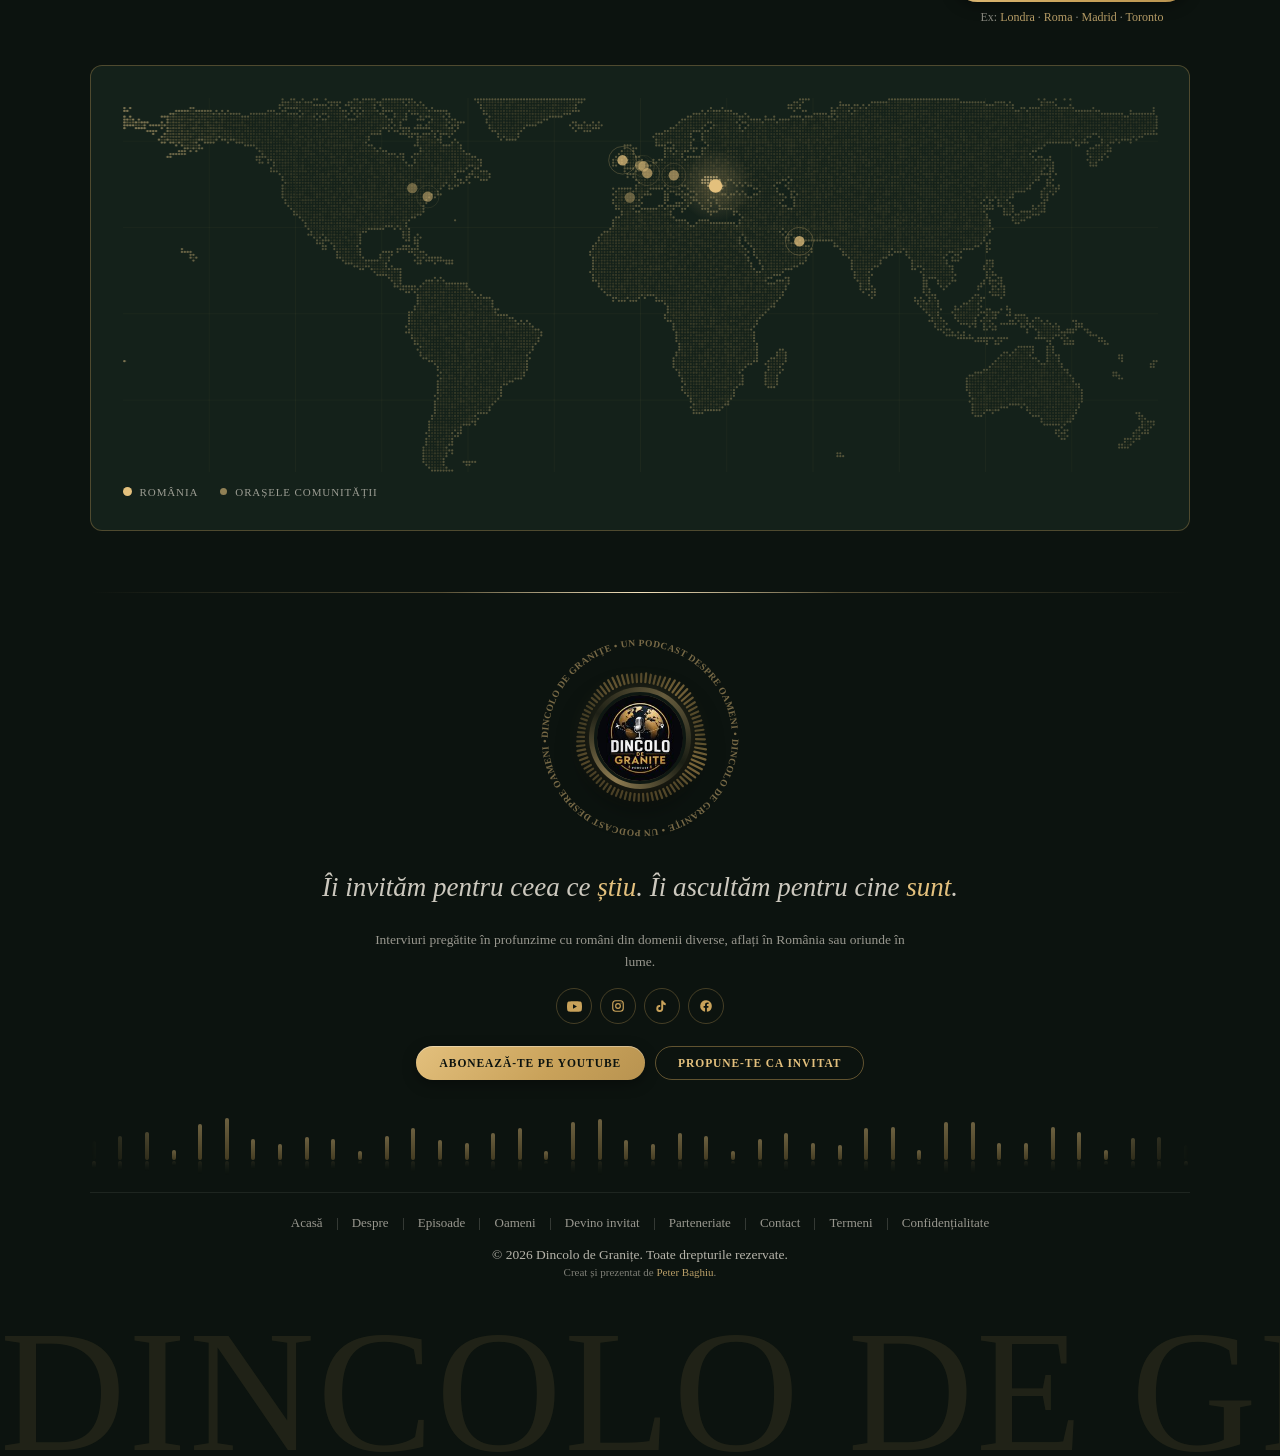
==== commit ef593240: "Inelul vocii mini pe logo-ul din meniu: permanent (nu doar la hover, si pe touch), animat continuu, " ====
--- a/site/index.html
+++ b/site/index.html
@@ -29,7 +29,7 @@
 <meta name="twitter:image" content="https://www.dincolodegranite.com/assets/og-banner.jpg">
 <script type="application/ld+json">{"@context":"https://schema.org","@graph":[{"@type":"Organization","name":"Dincolo de Granițe","url":"https://www.dincolodegranite.com/","logo":"https://www.dincolodegranite.com/assets/logo.jpg","email":"contact@dincolodegranite.com","founder":{"@type":"Person","name":"Peter Baghiu"},"sameAs":["https://www.youtube.com/@dincolo.de.granite","https://instagram.com/dincolo.de.granite","https://facebook.com/dincolo.de.granite","https://tiktok.com/@dincolo.de.granite"]},{"@type":"WebSite","name":"Dincolo de Granițe","url":"https://www.dincolodegranite.com/","inLanguage":"ro"},{"@type":"PodcastSeries","name":"Dincolo de Granițe","url":"https://www.dincolodegranite.com/","description":"Podcast despre românii din întreaga lume care își spun povestea: viață, antreprenoriat, carieră, investiții, familie.","inLanguage":"ro","image":"https://www.dincolodegranite.com/assets/og-banner.jpg","author":{"@type":"Person","name":"Peter Baghiu"},"publisher":{"@type":"Organization","name":"Dincolo de Granițe"},"webFeed":"https://www.youtube.com/@dincolo.de.granite"}]}</script>
 <script defer src="./enhance.js?v=3"></script>
-<script defer src="./social.js?v=23"></script>
+<script defer src="./social.js?v=24"></script>
 <script defer src="/_vercel/insights/script.js"></script>
 </head>
 <body style="background:#0c130f;margin:0">
@@ -414,8 +414,7 @@
 .vtext{width:208px;height:208px;animation:dgSpin 42s linear infinite;font:600 9.5px var(--font-body);letter-spacing:.26em;fill:rgba(227,192,125,.5);transition:fill .4s ease}
 .pfoot-ring:hover .vtext{fill:rgba(227,192,125,.92)}
 .pfoot-ring{margin:56px 0 62px!important}
-.vring-mini{opacity:0;transition:opacity .3s ease}
-@media (hover:hover){.pbrand:hover .vring-mini,.pbrand:focus-visible .vring-mini{opacity:1}}
+.vring-mini{width:118%;height:118%}
 @keyframes dgSpin{to{rotate:360deg}}
 @media (prefers-reduced-motion:reduce){.vtext{animation:none}}
 </style>
